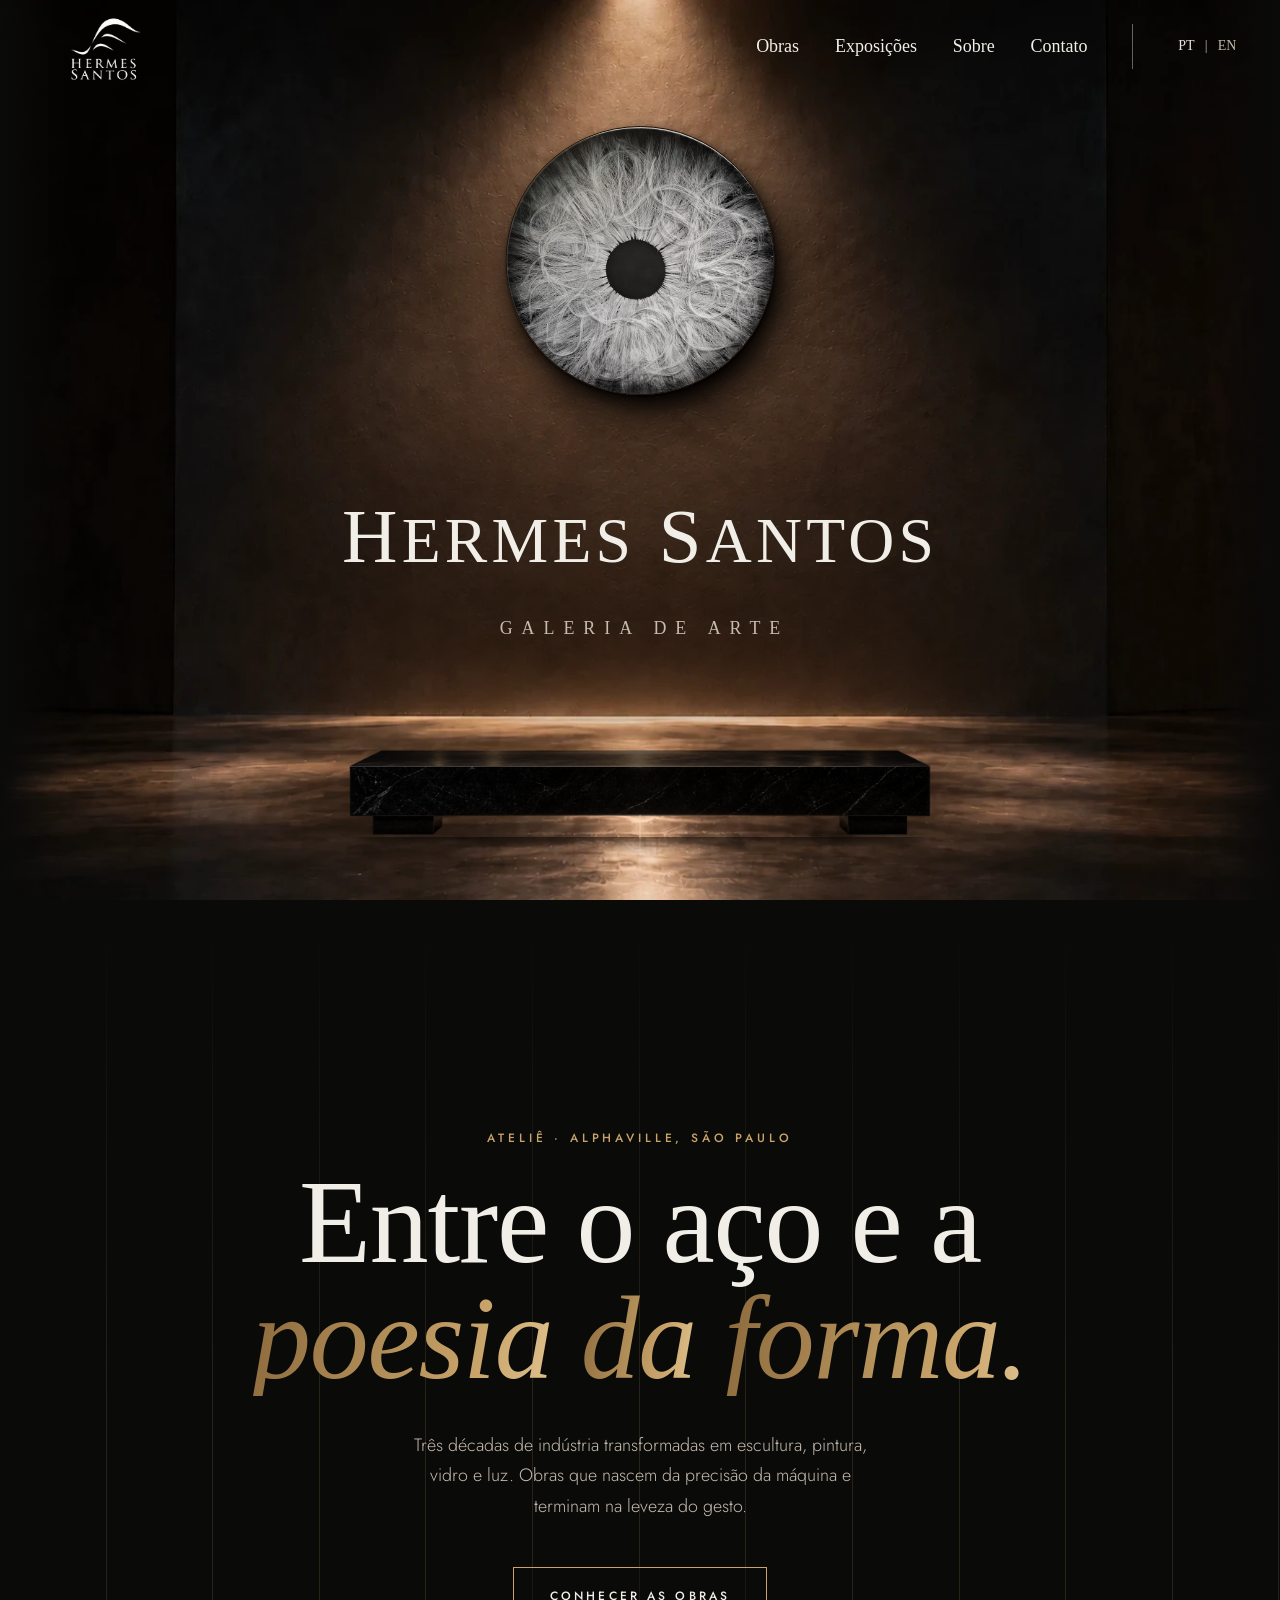
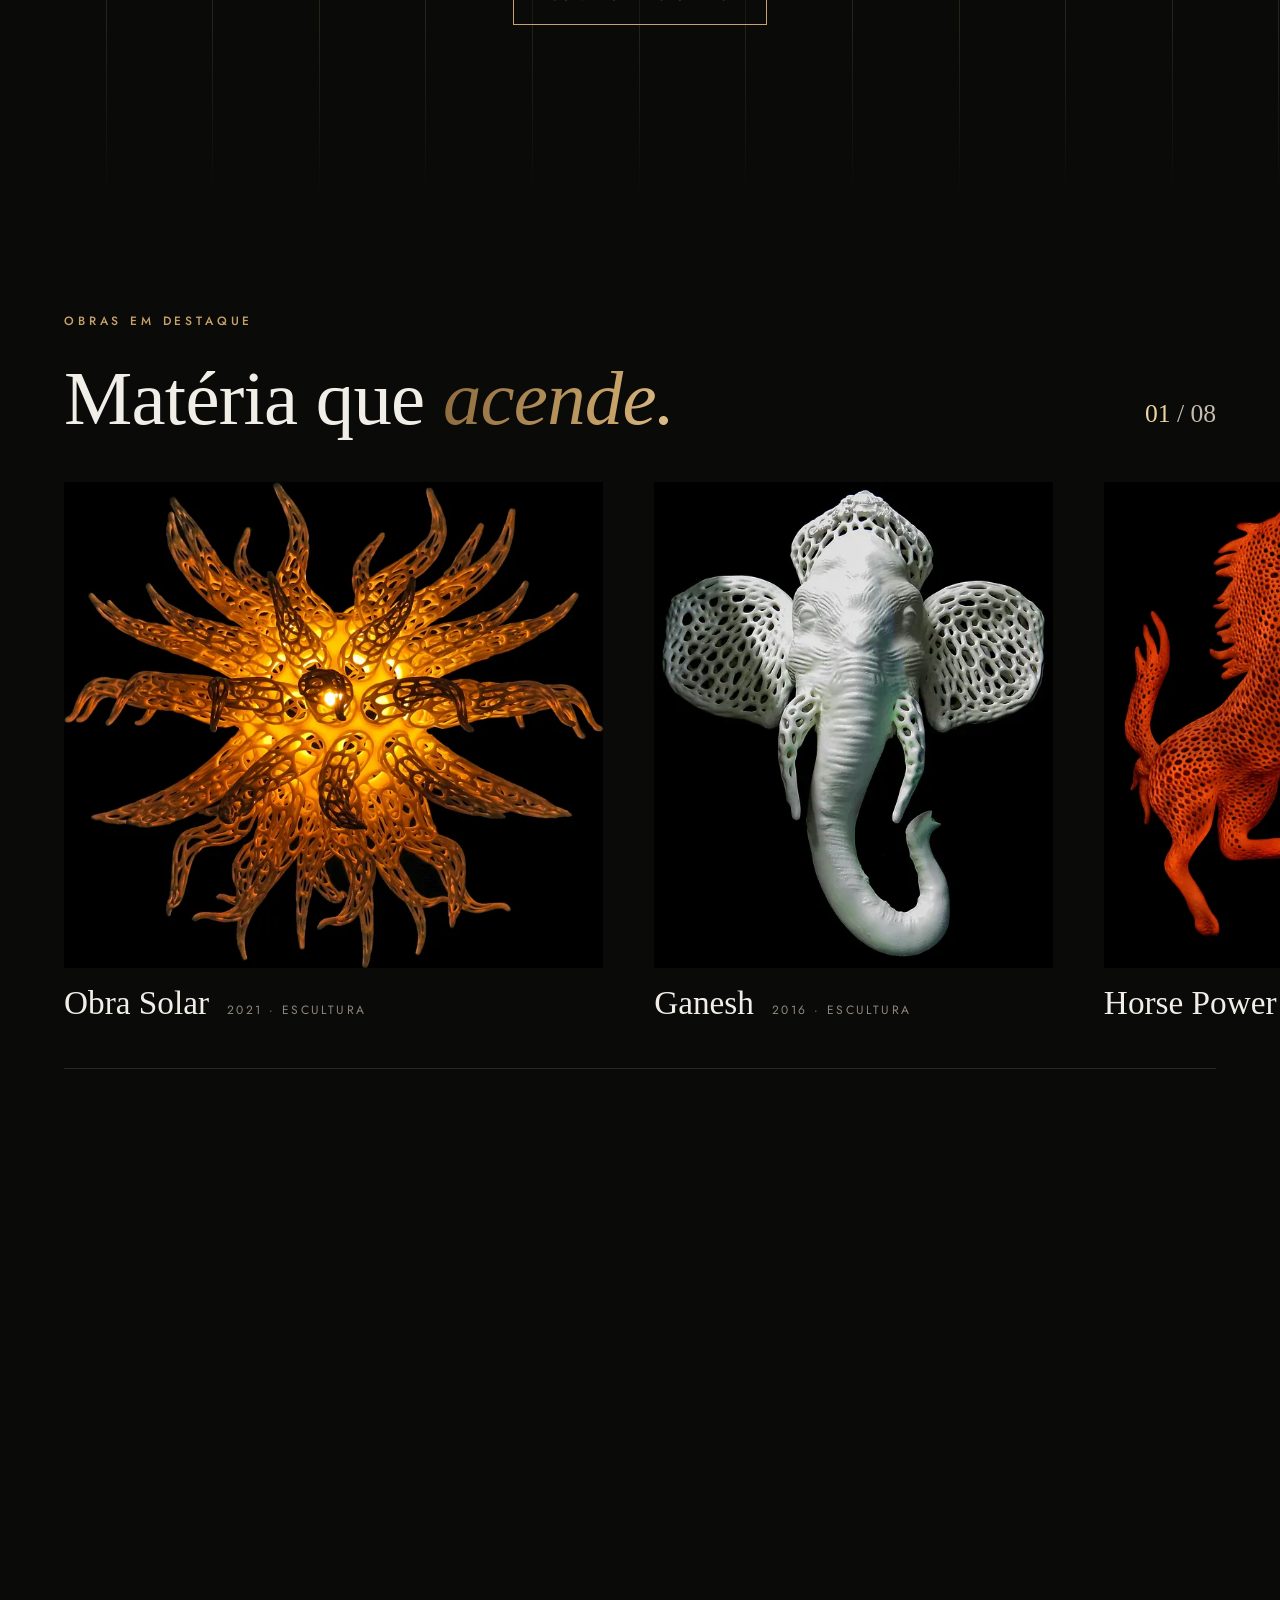
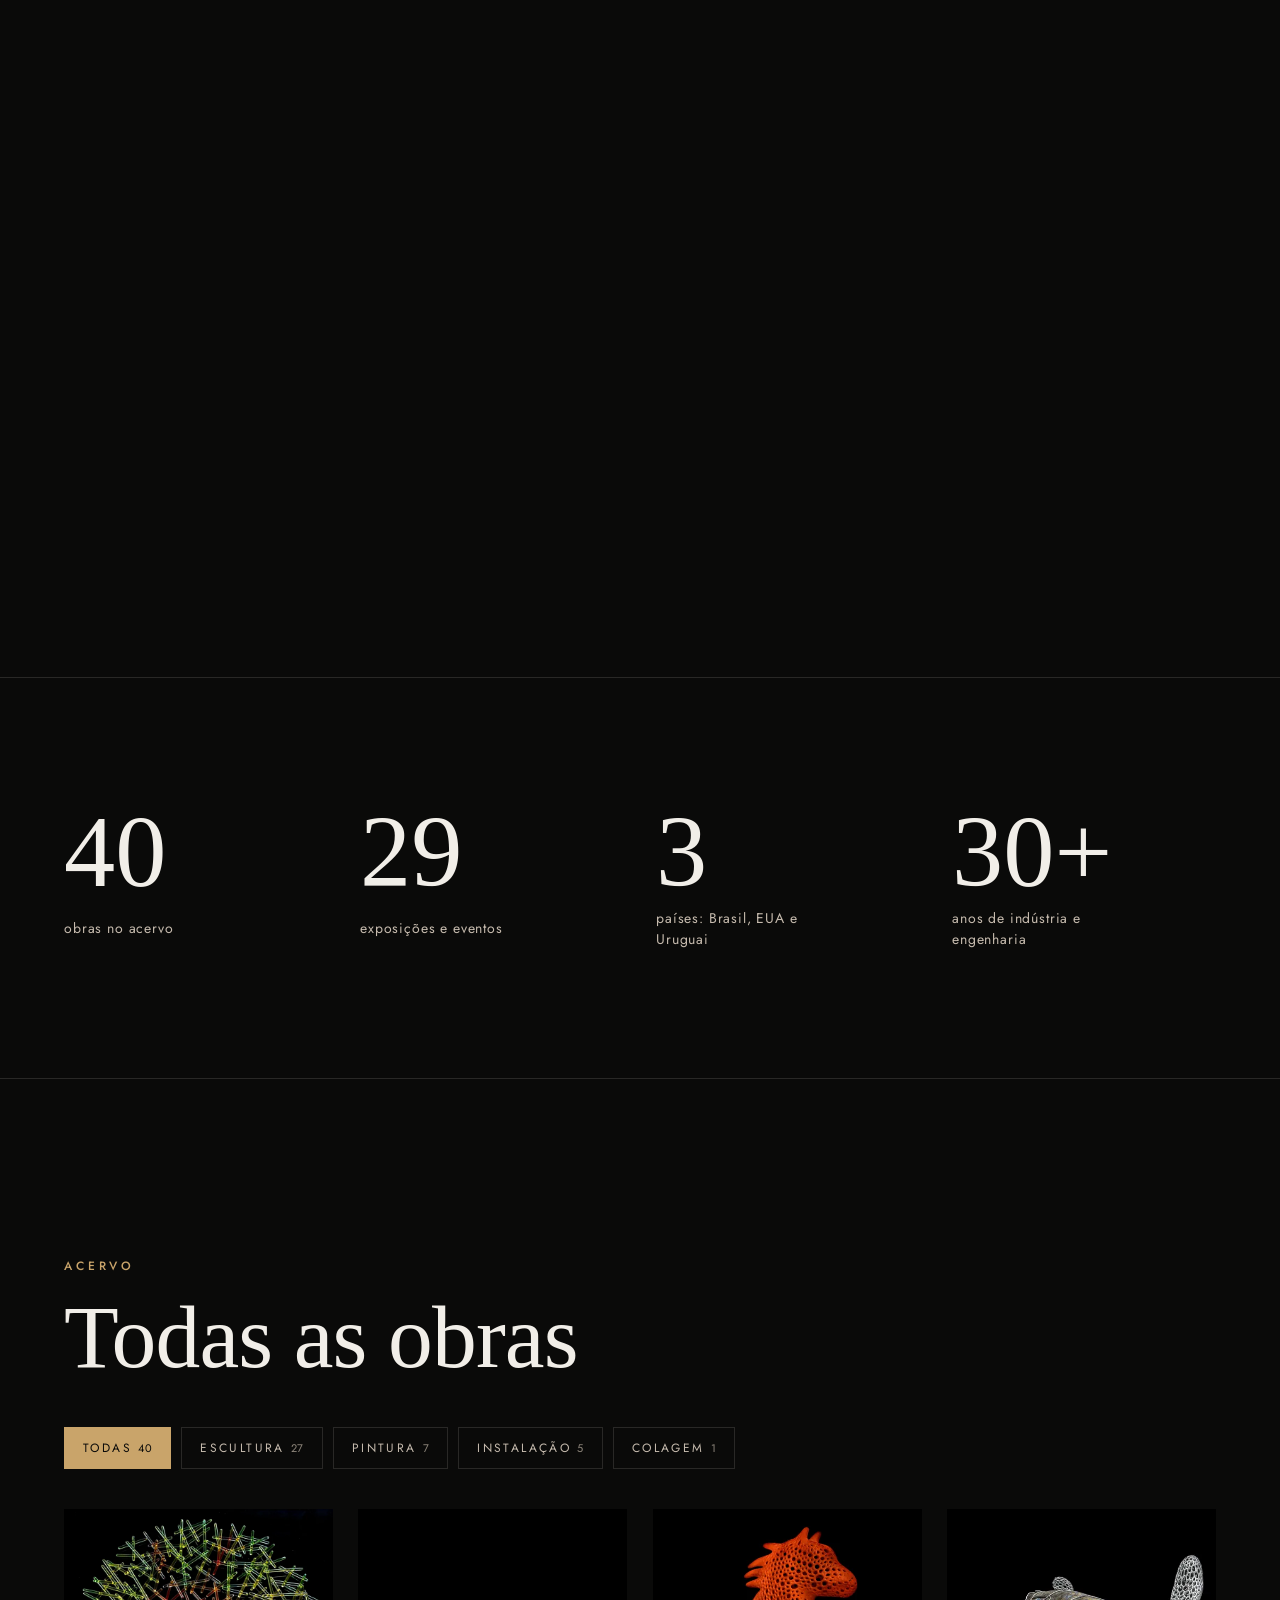
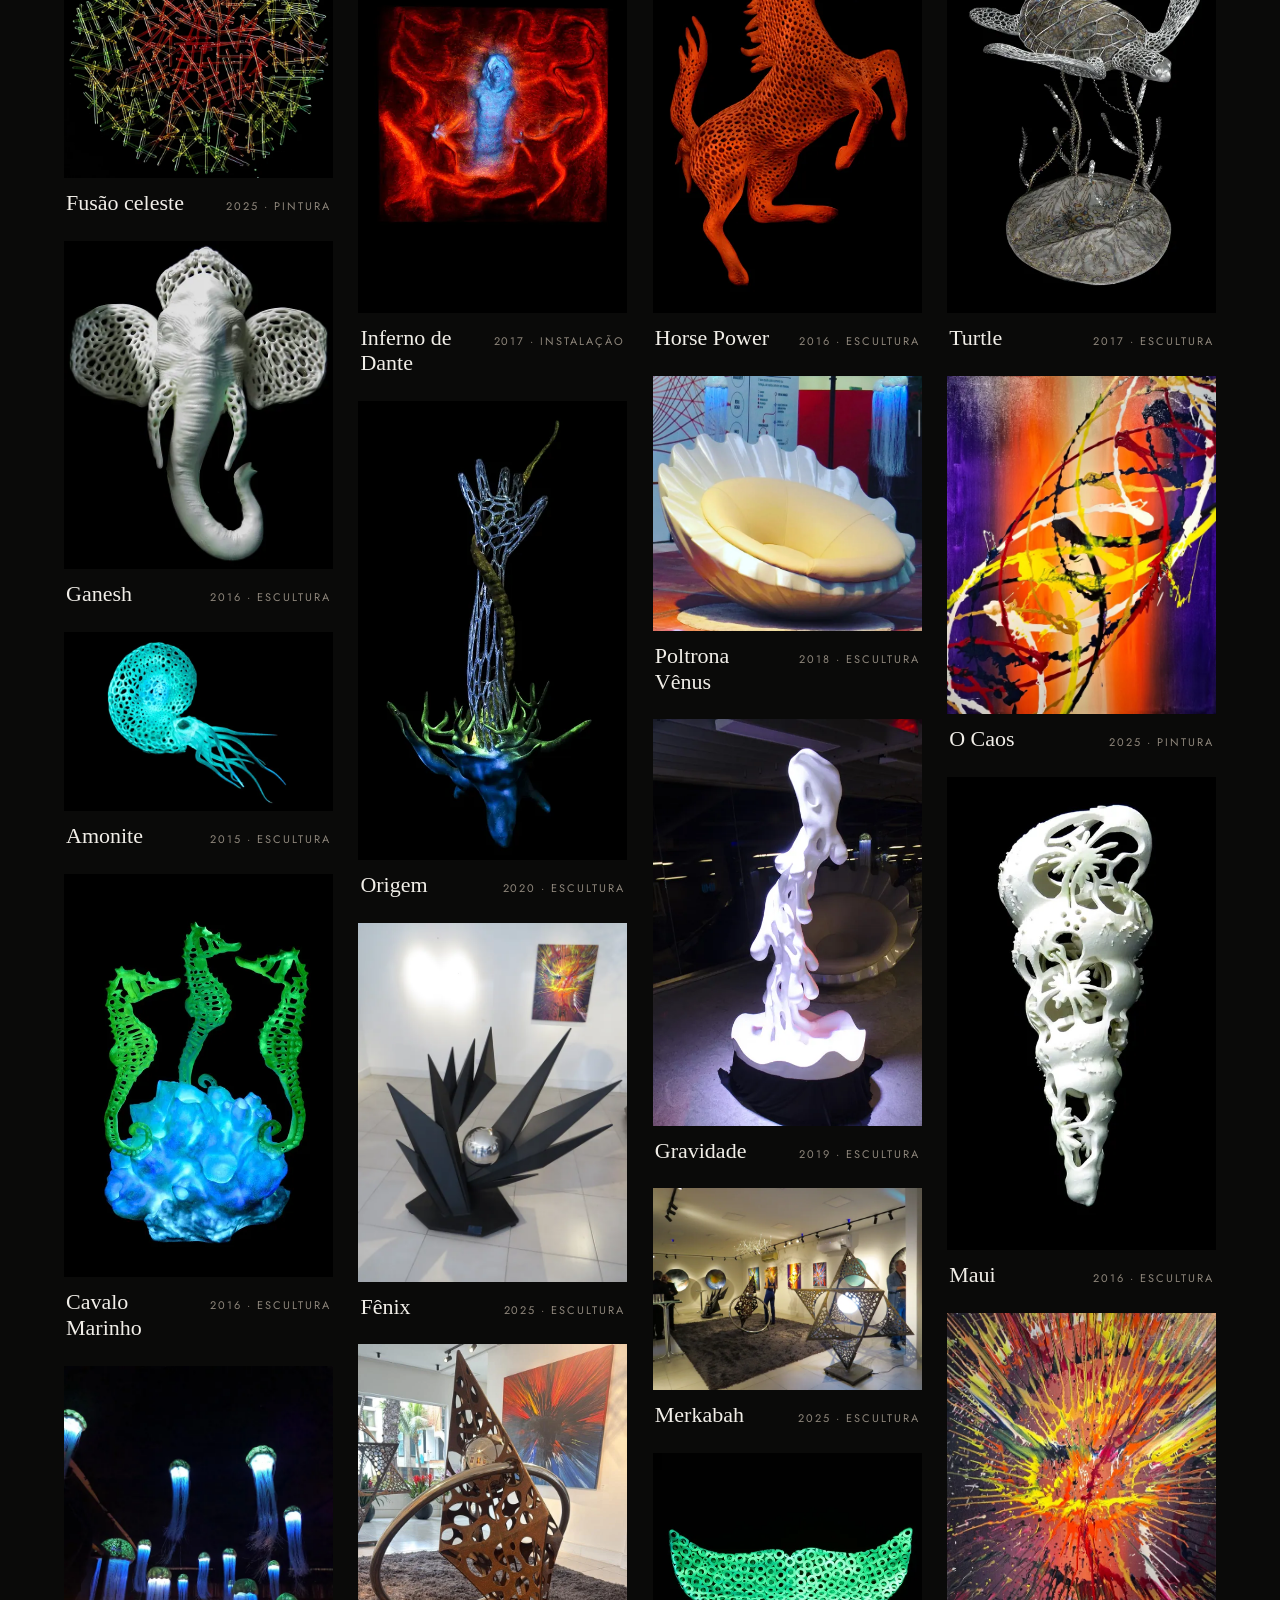
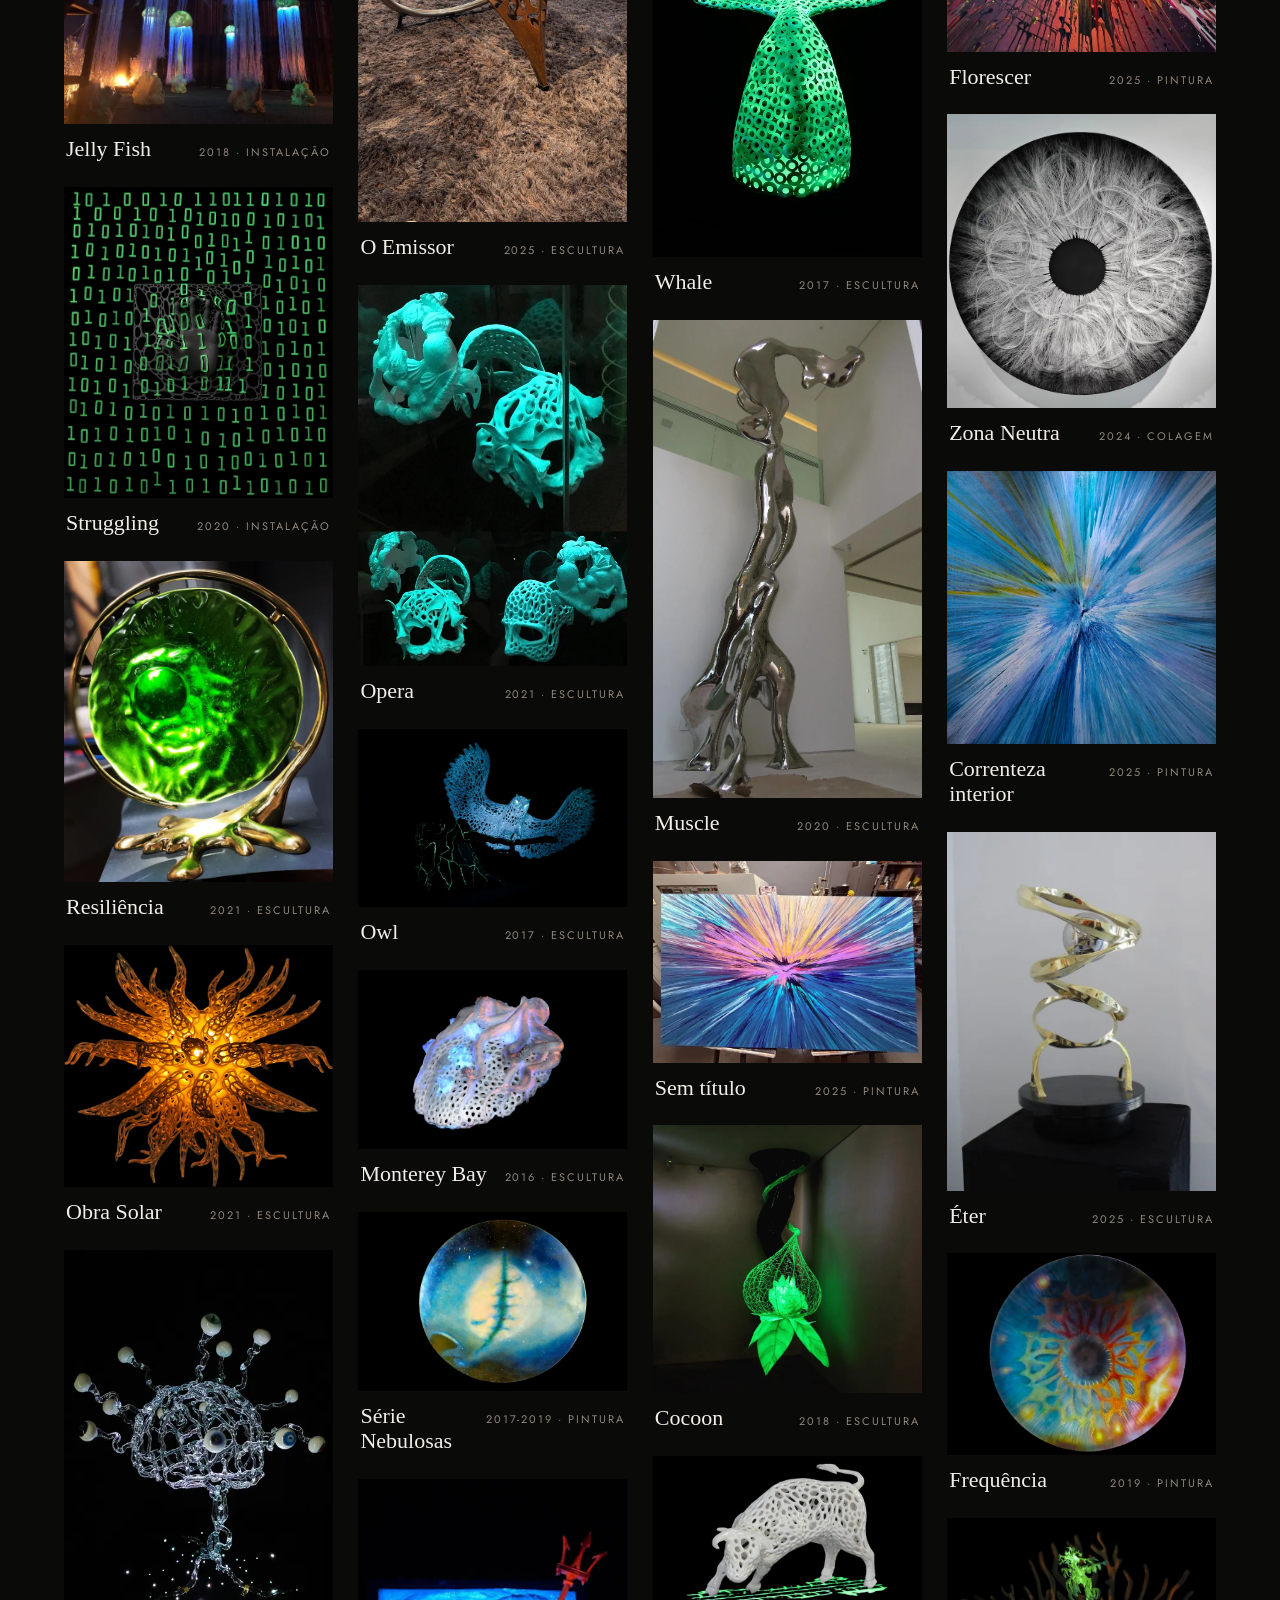
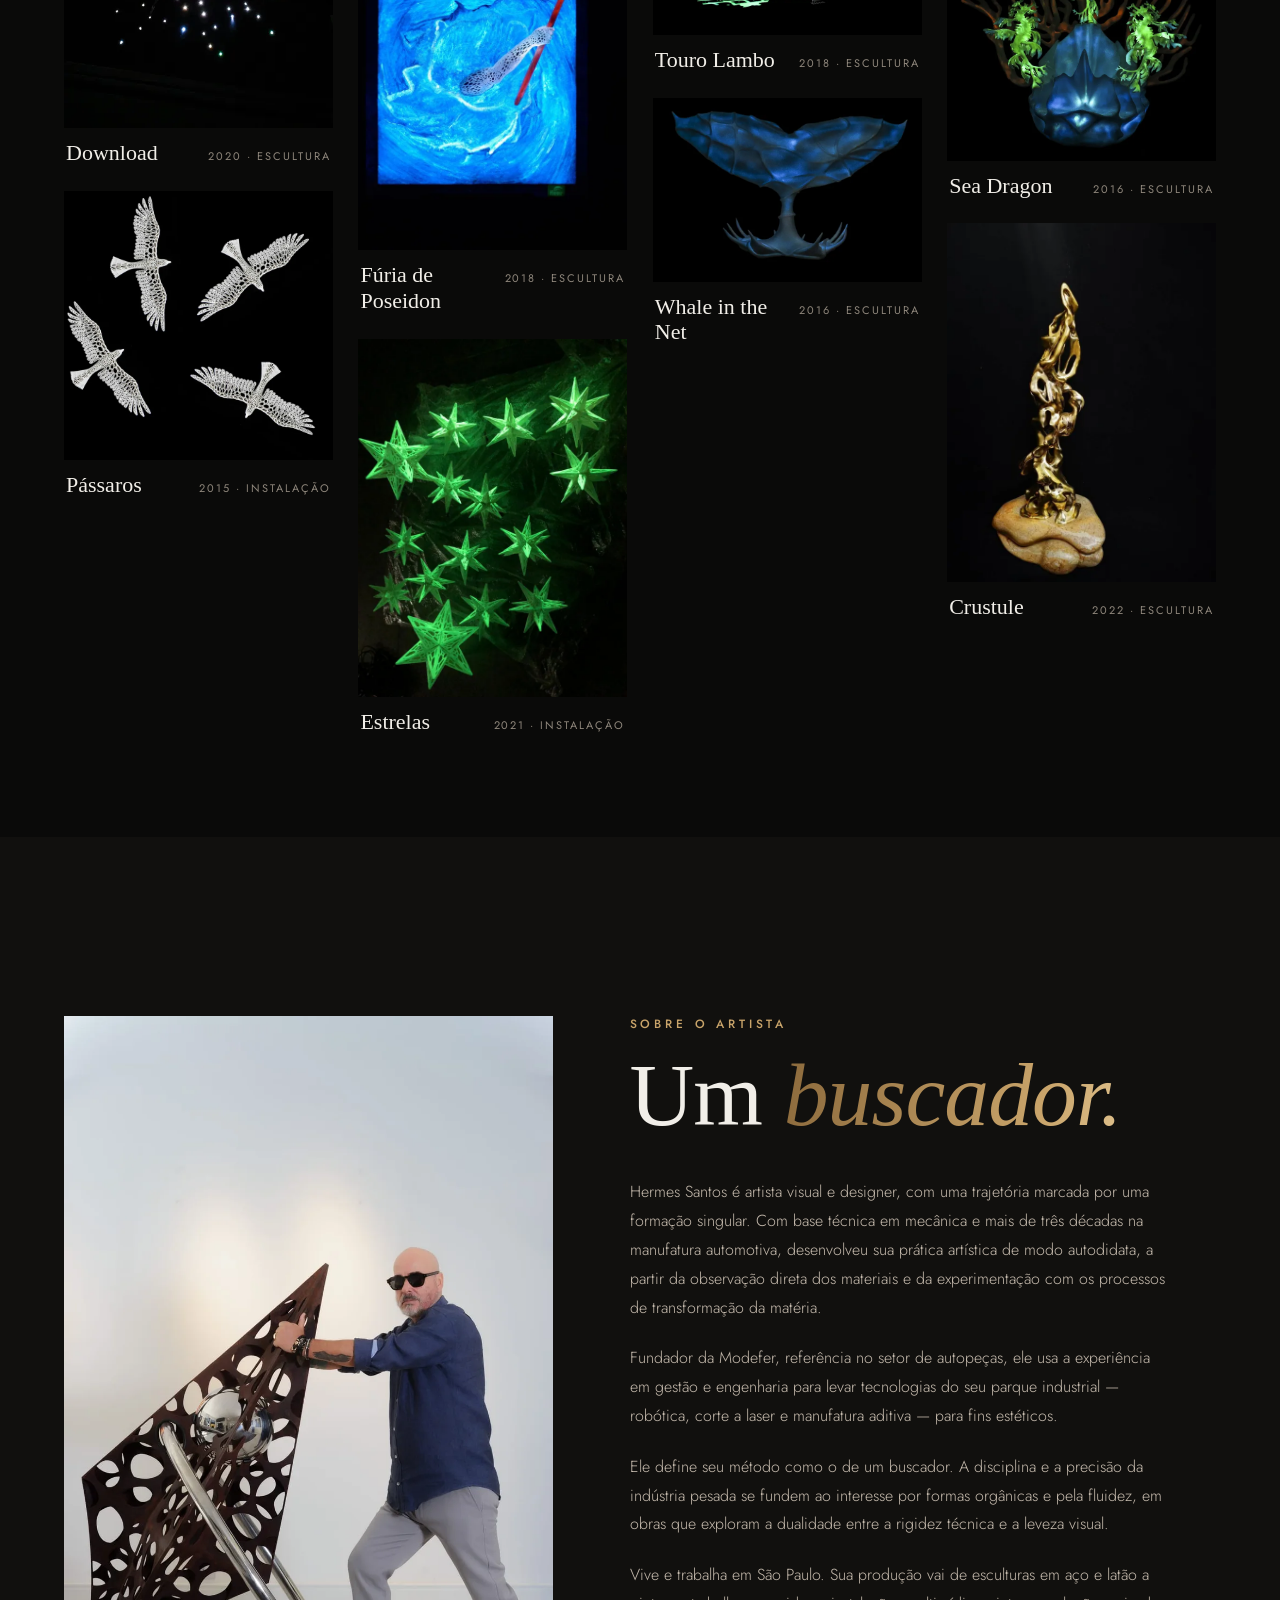
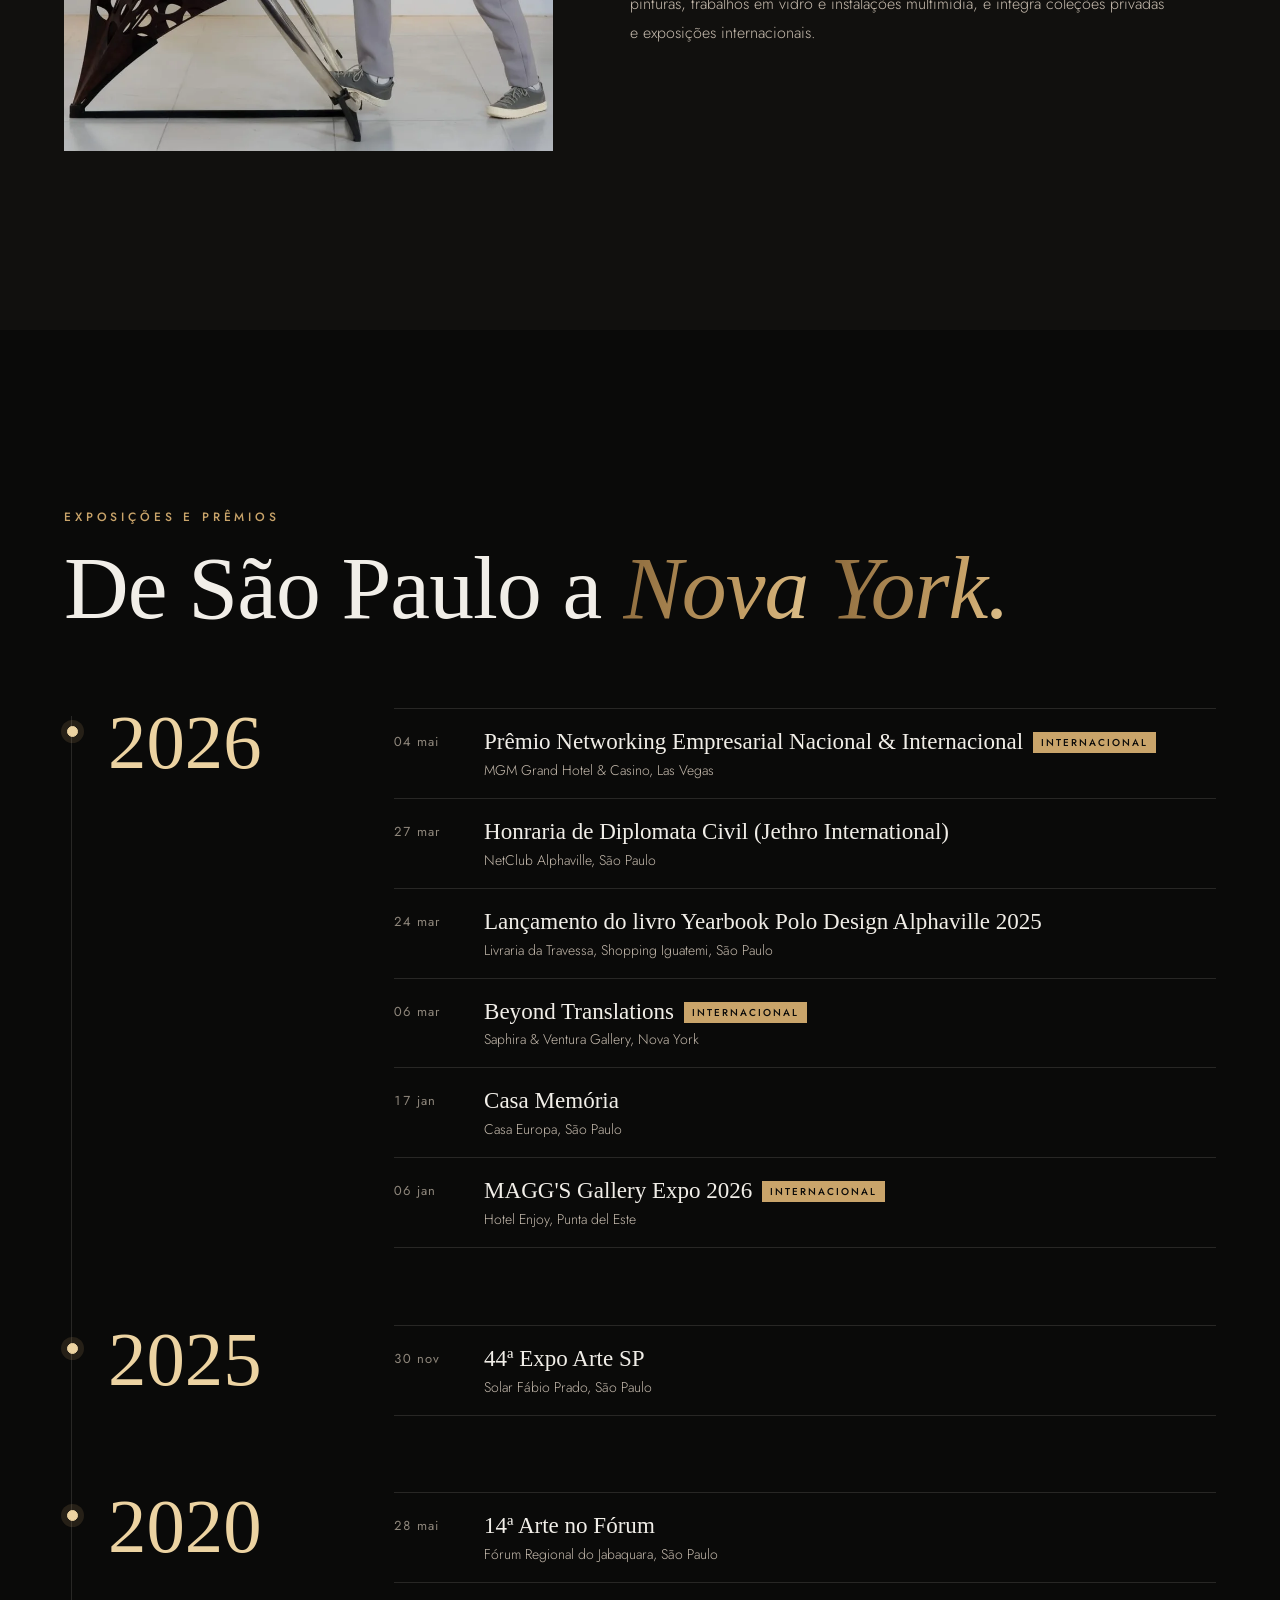
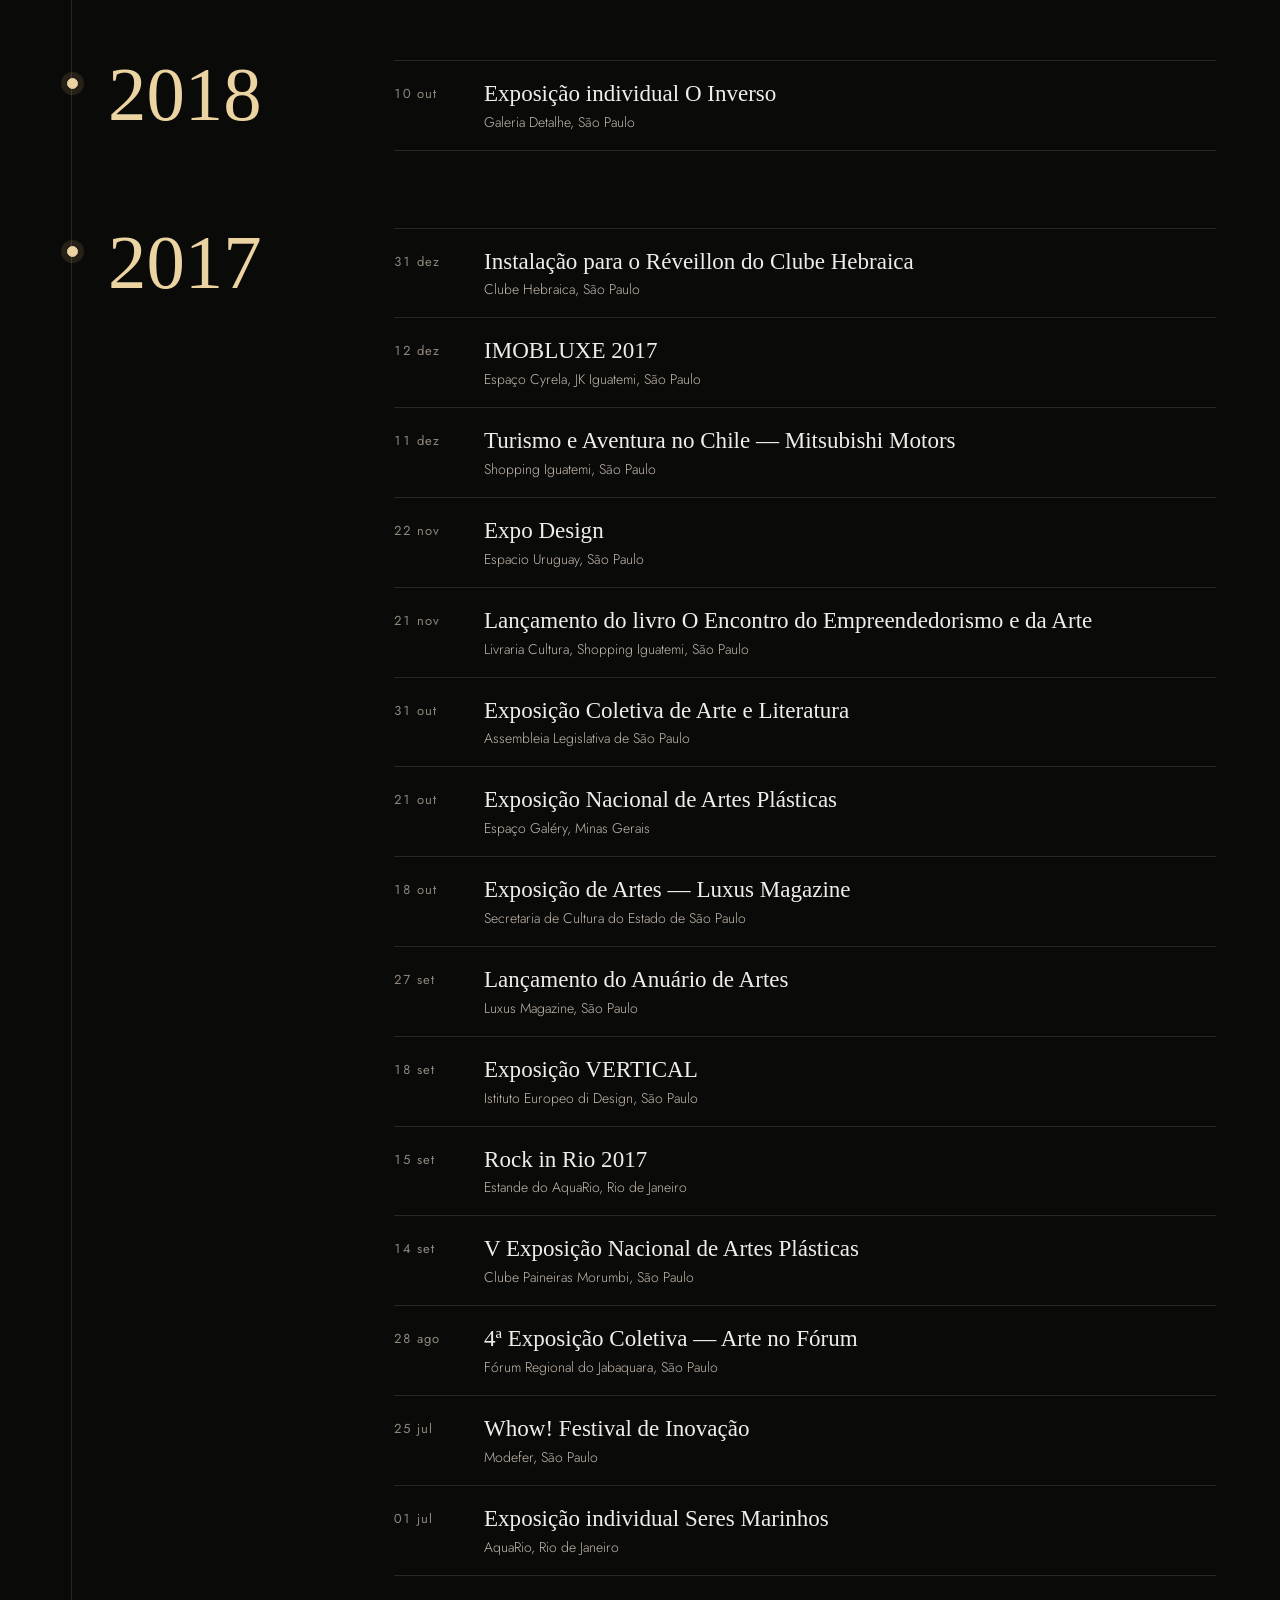
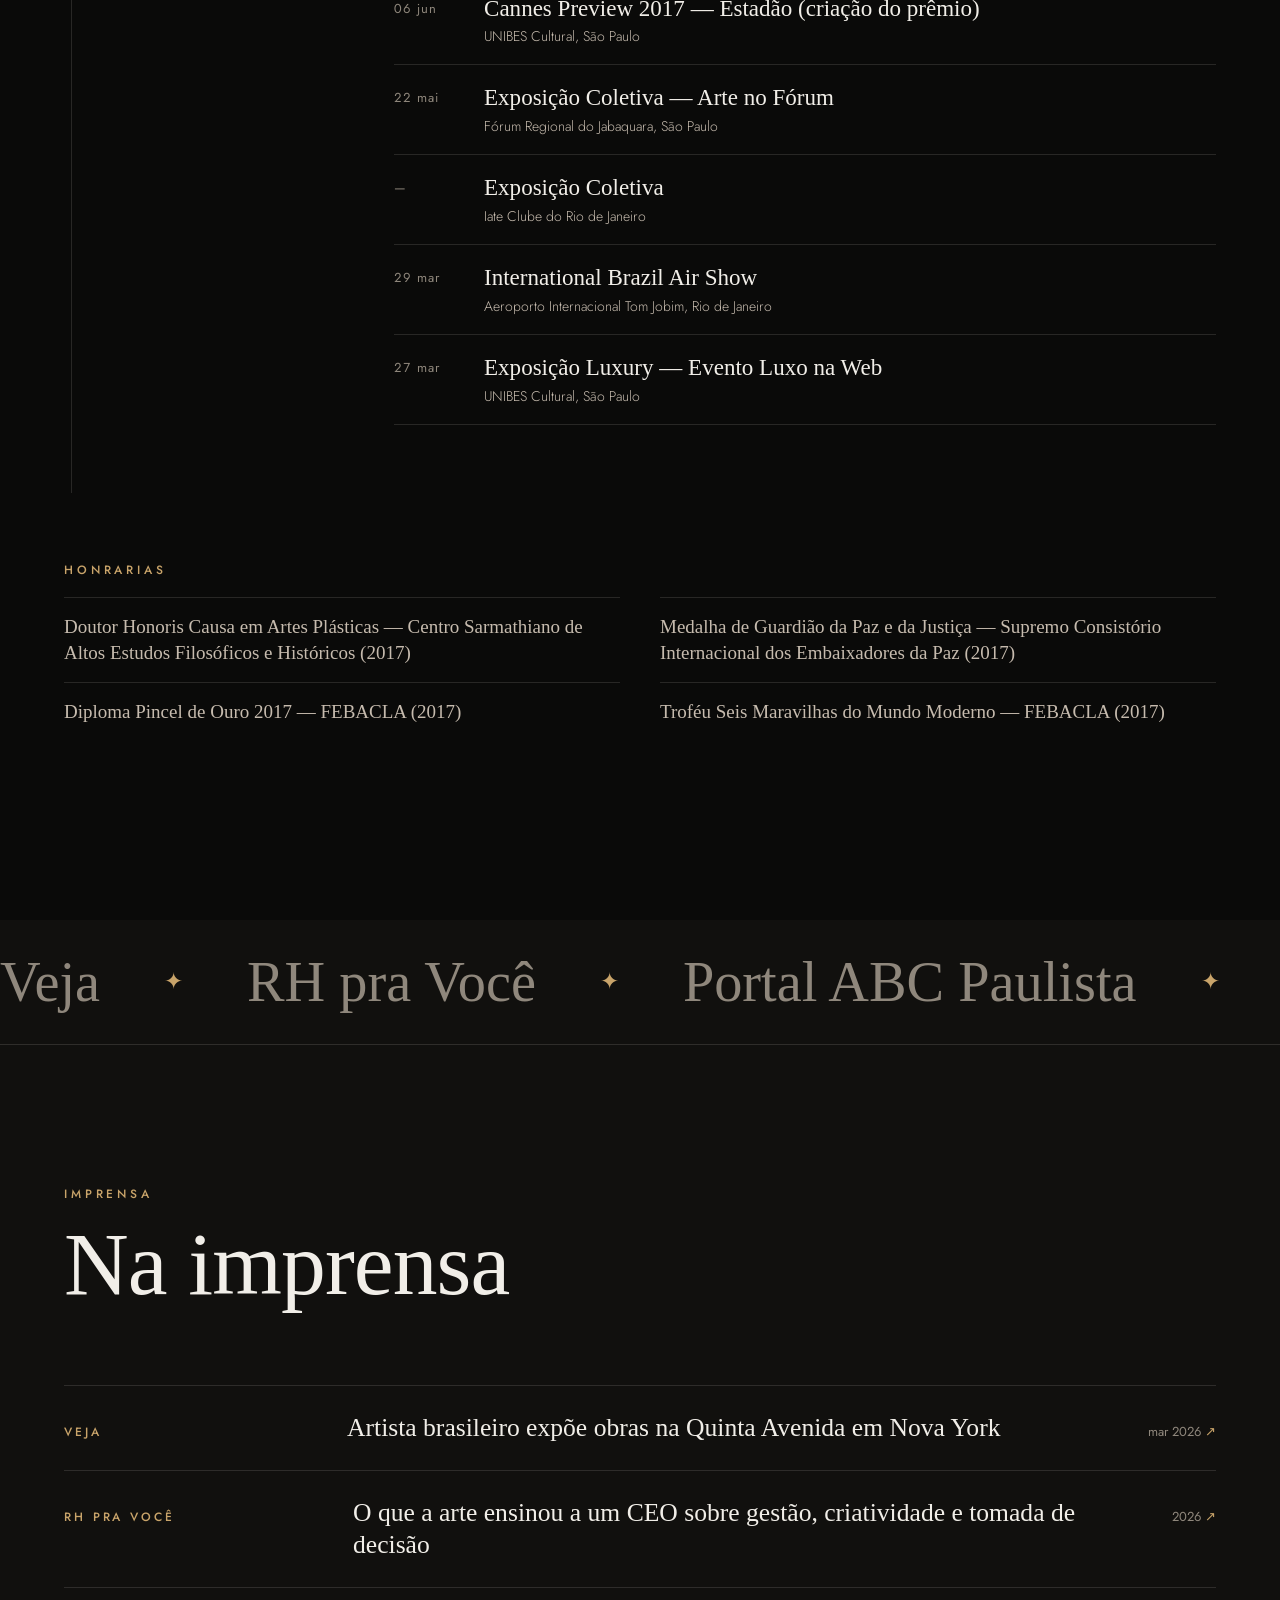
==== index.html @ a753970d "perf: light logo for preloader, top bar and footer The 268 KB original stays in the hero; the preloa" ====
<!doctype html>
<html lang="pt-BR">
<head>
  <meta charset="utf-8">
  <meta name="viewport" content="width=device-width, initial-scale=1">
  <title>Galeria Hermes Santos</title>
  <meta name="description" content="Galeria Hermes Santos, em Alphaville (SP). Esculturas em aço, latão e vidro, pinturas e instalações do artista Hermes Santos.">
  <meta name="theme-color" content="#0a0a09">
  <meta name="robots" content="noindex">
  <link rel="icon" href="assets/favicon.png">
  <link rel="preload" href="assets/hermes-logo-360.png" as="image">
  <link rel="preload" href="assets/cormorant-garamond-300.woff2" as="font" type="font/woff2" crossorigin>
  <link rel="preconnect" href="https://fonts.googleapis.com"><link rel="preconnect" href="https://fonts.gstatic.com" crossorigin>
  <link rel="stylesheet" href="https://fonts.googleapis.com/css2?family=Jost:wght@300;400;500&display=swap">
  <link rel="stylesheet" href="hero.css">
  <link rel="stylesheet" href="site.css">
  <script>
    /* Preloader e intro: ligam antes do primeiro desenho. Travas: se o JS não rodar, tudo aparece. */
    (function (d) {
      var calmo = window.matchMedia && matchMedia('(prefers-reduced-motion: reduce)').matches;
      d.classList.add('js-site');
      /* site.js marca window.__hsAssumiu ao começar; daí em diante ele mesmo garante o fim do preloader. */
      var semSite = function (fn) { return function () { if (!window.__hsAssumiu) fn(); }; };
      window.HermesIntro = new Promise(function (ok) { window.__fimIntro = ok; setTimeout(semSite(ok), 5000); });
      if (!calmo) d.classList.add('com-preloader', 'motion');
      d.classList.add('hero-motion', 'hero-waiting');
      setTimeout(semSite(function () { d.classList.remove('com-preloader'); }), 6000);
      setTimeout(semSite(function () { d.classList.remove('hero-waiting'); }), 7000);
    })(document.documentElement);
  </script>
  <script src="data/conteudo.js" defer></script>
  <script src="data/obras.js" defer></script>
  <script src="data/rede.js" defer></script>
  <script src="assets/vendor/lenis.min.js" defer></script>
  <script src="hero.js" defer></script>
  <script src="site.js" defer></script>
</head>
<body>
  <a class="skip-link" href="#conteudo" data-i18n="pular">Ir para o conteúdo</a>

  <!-- preloader: rede de linhas (o mesmo desenho das esculturas vazadas) se desenhando atrás do logo -->
  <div class="preloader" id="preloader" aria-hidden="true">
    <svg class="pl-rede" id="plRede" viewBox="0 0 1600 1000" preserveAspectRatio="xMidYMid slice"></svg>
    <div class="pl-centro">
      <div class="pl-logo"><img src="assets/hermes-logo-360.png" alt="" width="360" height="450"><span class="pl-brilho"></span></div>
      <div class="pl-linha"><span id="plBarra"></span></div>
      <p class="pl-conta"><span id="plNum">0</span>%</p>
    </div>
  </div>

  <!-- topo fixo que aparece depois da primeira tela -->
  <header class="topo" id="topo">
    <a class="topo-marca" href="#conteudo" aria-label="Galeria Hermes Santos — início"><img src="assets/hermes-logo-360.png" alt="" width="360" height="450"></a>
    <nav class="topo-links" aria-label="Seções">
      <a href="#obras" data-i18n="nav.obras">Obras</a>
      <a href="#sobre" data-i18n="nav.sobre">Sobre</a>
      <a href="#exposicoes" data-i18n="nav.exposicoes">Exposições</a>
      <a href="#imprensa" data-i18n="nav.imprensa">Imprensa</a>
      <a href="#contato" data-i18n="nav.contato">Contato</a>
    </nav>
    <div class="topo-direita">
      <a class="topo-idioma" href="?lang=en" data-idioma-troca>EN</a>
      <button class="topo-menu" type="button" aria-expanded="false" aria-controls="menuCheio" data-i18n="menu">Menu</button>
    </div>
  </header>
  <div class="menu-cheio" id="menuCheio" hidden>
    <nav aria-label="Menu">
      <a href="#obras" data-i18n="nav.obras">Obras</a>
      <a href="#sobre" data-i18n="nav.sobre">Sobre</a>
      <a href="#exposicoes" data-i18n="nav.exposicoes">Exposições</a>
      <a href="#imprensa" data-i18n="nav.imprensa">Imprensa</a>
      <a href="#contato" data-i18n="nav.contato">Contato</a>
    </nav>
  </div>

  <main id="conteudo">
    <section class="gallery-hero" aria-labelledby="artist-name">
      <div class="gallery-stage">
        <div class="room-environment" aria-hidden="true">
          <img class="room-plate" src="assets/gallery-room.webp" width="1672" height="941" alt="" aria-hidden="true" fetchpriority="high">
          <div class="room-light-reveal"></div>
          <div class="floor-light-reveal"></div>
        </div>
        <div class="room-shade" aria-hidden="true"></div>
        <header class="gallery-header">
          <a class="gallery-brand" href="./" aria-label="Galeria Hermes Santos">
            <img src="assets/hermes-official-logo.png" width="1122" height="1402" alt="">
          </a>
          <button class="menu-trigger" type="button" aria-expanded="false" aria-controls="gallery-navigation" aria-label="Abrir menu" hidden><span class="menu-label">Menu</span></button>
          <nav id="gallery-navigation" aria-label="Navegação principal" tabindex="-1">
            <div class="gallery-links">
              <a href="#obras" data-i18n="nav.obras">Obras</a><a href="#exposicoes" data-i18n="nav.exposicoes">Exposições</a><a href="#sobre" data-i18n="nav.sobre">Sobre</a><a href="#contato" data-i18n="nav.contato">Contato</a>
            </div>
            <div class="gallery-languages" aria-label="Idioma"><a href="./" lang="pt-BR" data-idioma="pt"><span class="language-short">PT</span><span class="language-full">Português</span></a><span aria-hidden="true">|</span><a href="?lang=en" lang="en" data-idioma="en"><span class="language-short">EN</span><span class="language-full">English</span></a></div>
          </nav>
        </header>
        <div class="gallery-center">
          <div class="artwork-mount artwork-contact" aria-hidden="true"></div>
          <div class="artwork-mount">
            <img src="assets/zona-neutra-hero.webp" width="740" height="740" alt="Zona Neutra, de Hermes Santos: disco de fibras claras em torno de um centro escuro" data-i18n-alt="hero.alt" fetchpriority="high">
          </div>
          <h1 id="artist-name" aria-label="Hermes Santos"><span>H<span class="small-caps">ermes</span></span> <span>S<span class="small-caps">antos</span></span></h1>
          <p class="gallery-subtitle" data-i18n="hero.sub">GALERIA DE ARTE</p>
        </div>
        <img class="gallery-bench" src="assets/gallery-bench.webp" width="1390" height="223" alt="" aria-hidden="true">
        <div class="bench-edge-light" aria-hidden="true"></div>
        <a class="rolar" href="#manifesto" aria-label="Rolar para o conteúdo" data-i18n-aria="rolar"><span></span></a>
      </div>
    </section>

    <!-- manifesto -->
    <section class="manifesto" id="manifesto" aria-labelledby="mTitulo">
      <div class="feixes" aria-hidden="true"></div>
      <p class="rotulo" data-rv="up" data-i18n="m.rotulo">Ateliê · Alphaville, São Paulo</p>
      <h2 class="m-titulo" id="mTitulo" data-rv="words" data-i18n="m.titulo">Entre o aço e a <em class="ouro">poesia da forma.</em></h2>
      <p class="m-texto" data-rv="up" data-i18n="m.texto">Três décadas de indústria transformadas em escultura, pintura, vidro e luz. Obras que nascem da precisão da máquina e terminam na leveza do gesto.</p>
      <div class="m-acoes" data-rv="up">
        <a class="btn3d" href="#obras"><span class="btn3d__in"><span class="btn3d__f btn3d__f--frente" data-i18n="m.cta">Conhecer as obras</span><span class="btn3d__f btn3d__f--topo" data-i18n="m.cta">Conhecer as obras</span></span></a>
      </div>
    </section>

    <!-- destaques: rolagem horizontal -->
    <section class="destaques" id="destaques" aria-labelledby="dTitulo">
      <div class="d-fixo">
        <div class="d-cab">
          <p class="rotulo" data-i18n="d.rotulo">Obras em destaque</p>
          <h2 id="dTitulo" class="sec-titulo" data-rv="words" data-i18n="d.titulo">Matéria que <em class="ouro">acende.</em></h2>
          <p class="d-conta" aria-hidden="true"><span id="dAtual">01</span> / <span id="dTotal">08</span></p>
        </div>
        <div class="d-trilho" id="dTrilho"></div>
        <div class="d-progresso" aria-hidden="true"><span id="dBarra"></span></div>
      </div>
    </section>

    <!-- números -->
    <section class="numeros" aria-label="Números" data-i18n-aria="n.aria">
      <ul>
        <li data-rv="up"><strong><span data-conta="40">40</span></strong><span data-i18n="n.obras">obras no acervo</span></li>
        <li data-rv="up"><strong><span data-conta="29">29</span></strong><span data-i18n="n.eventos">exposições e eventos</span></li>
        <li data-rv="up"><strong><span data-conta="3">3</span></strong><span data-i18n="n.paises">países: Brasil, EUA e Uruguai</span></li>
        <li data-rv="up"><strong><span data-conta="30">30</span>+</strong><span data-i18n="n.anos">anos de indústria e engenharia</span></li>
      </ul>
    </section>

    <!-- acervo completo -->
    <section class="acervo" id="obras" aria-labelledby="aTitulo">
      <div class="sec-cab">
        <p class="rotulo" data-rv="up" data-i18n="a.rotulo">Acervo</p>
        <h2 id="aTitulo" class="sec-titulo" data-rv="words" data-i18n="a.titulo">Todas as obras</h2>
      </div>
      <div class="filtros" role="group" aria-label="Filtrar por técnica" id="filtros" data-i18n-aria="a.filtrar"></div>
      <ul class="grade" id="grade"></ul>
    </section>

    <!-- sobre -->
    <section class="sobre" id="sobre" aria-labelledby="sTitulo">
      <figure class="s-retrato" data-rv="develop">
        <img src="assets/hermes-retrato.webp" alt="Retrato de Hermes Santos" data-i18n-alt="s.alt" width="900" height="1350" loading="lazy">
      </figure>
      <div class="s-texto">
        <p class="rotulo" data-rv="up" data-i18n="s.rotulo">Sobre o artista</p>
        <h2 id="sTitulo" class="sec-titulo" data-rv="words" data-i18n="s.titulo">Um <em class="ouro">buscador.</em></h2>
        <p data-rv="up" data-i18n="s.p1">Hermes Santos é artista visual e designer, com uma trajetória marcada por uma formação singular. Com base técnica em mecânica e mais de três décadas na manufatura automotiva, desenvolveu sua prática artística de modo autodidata, a partir da observação direta dos materiais e da experimentação com os processos de transformação da matéria.</p>
        <p data-rv="up" data-i18n="s.p2">Fundador da Modefer, referência no setor de autopeças, ele usa a experiência em gestão e engenharia para levar tecnologias do seu parque industrial — robótica, corte a laser e manufatura aditiva — para fins estéticos.</p>
        <p data-rv="up" data-i18n="s.p3">Ele define seu método como o de um buscador. A disciplina e a precisão da indústria pesada se fundem ao interesse por formas orgânicas e pela fluidez, em obras que exploram a dualidade entre a rigidez técnica e a leveza visual.</p>
        <p data-rv="up" data-i18n="s.p4">Vive e trabalha em São Paulo. Sua produção vai de esculturas em aço e latão a pinturas, trabalhos em vidro e instalações multimídia, e integra coleções privadas e exposições internacionais.</p>
      </div>
    </section>

    <!-- exposições: linha do tempo -->
    <section class="expos" id="exposicoes" aria-labelledby="eTitulo">
      <div class="sec-cab">
        <p class="rotulo" data-rv="up" data-i18n="e.rotulo">Exposições e prêmios</p>
        <h2 id="eTitulo" class="sec-titulo" data-rv="words" data-i18n="e.titulo">De São Paulo a <em class="ouro">Nova York.</em></h2>
      </div>
      <div class="linha-tempo" id="linhaTempo">
        <div class="lt-eixo" aria-hidden="true"><span id="ltBarra"></span></div>
        <div id="ltAnos"></div>
      </div>
      <div class="honrarias" data-rv="up">
        <h3 data-i18n="e.honrarias">Honrarias</h3>
        <ul id="honrarias"></ul>
      </div>
    </section>

    <!-- imprensa -->
    <section class="imprensa" id="imprensa" aria-labelledby="iTitulo">
      <div class="faixa" aria-hidden="true"><div class="faixa-in" id="faixa"></div></div>
      <div class="sec-cab">
        <p class="rotulo" data-rv="up" data-i18n="i.rotulo">Imprensa</p>
        <h2 id="iTitulo" class="sec-titulo" data-rv="words" data-i18n="i.titulo">Na imprensa</h2>
      </div>
      <ul class="materias" id="materias"></ul>
    </section>

    <!-- visita -->
    <section class="visita" id="contato" aria-labelledby="vTitulo">
      <svg class="v-rede" id="vRede" viewBox="0 0 1600 1000" preserveAspectRatio="xMidYMid slice" aria-hidden="true"></svg>
      <p class="rotulo" data-rv="up" data-i18n="v.rotulo">Galeria Hermes Santos</p>
      <h2 id="vTitulo" class="v-titulo" data-rv="words" data-i18n="v.titulo">Visite a <em class="ouro">galeria.</em></h2>
      <div class="v-grade">
        <div data-rv="up">
          <h3 data-i18n="v.endereco">Endereço</h3>
          <p id="vEndereco"></p>
          <a class="v-link" id="vMapa" target="_blank" rel="noopener" data-i18n="v.mapa">Como chegar ↗</a>
        </div>
        <div data-rv="up">
          <h3 data-i18n="v.horario">Horário</h3>
          <p data-i18n="v.horas">Segunda a sexta, das 9h às 18h<br>Sábado, das 9h às 13h</p>
        </div>
        <div data-rv="up">
          <h3 data-i18n="v.contato">Contato</h3>
          <p><a id="vEmail"></a><br><a id="vTel" target="_blank" rel="noopener"></a></p>
          <p><a id="vInsta1" target="_blank" rel="noopener"></a> · <a id="vInsta2" target="_blank" rel="noopener"></a></p>
        </div>
      </div>
      <div class="v-acoes" data-rv="up">
        <a class="btn3d btn3d--cheio" id="vAgendar" target="_blank" rel="noopener"><span class="btn3d__in"><span class="btn3d__f btn3d__f--frente" data-i18n="v.agendar">Agendar uma visita</span><span class="btn3d__f btn3d__f--topo" data-i18n="v.agendar">Agendar uma visita</span></span></a>
      </div>
    </section>
  </main>

  <footer class="rodape">
    <img src="assets/hermes-logo-360.png" alt="Galeria Hermes Santos" width="360" height="450" loading="lazy">
    <p>© <span id="ano">2026</span> Galeria Hermes Santos · Calçada dos Cravos, 63 — Alphaville Comercial, Barueri – SP</p>
  </footer>

  <!-- ficha da obra -->
  <dialog class="ficha" id="ficha" aria-labelledby="fTitulo">
    <div class="f-caixa">
      <div class="f-fotos">
        <div class="f-palco" id="fPalco"></div>
        <div class="f-miniaturas" id="fMinis"></div>
      </div>
      <div class="f-info">
        <button class="f-fechar" type="button" data-fechar aria-label="Fechar" data-i18n-aria="fechar">×</button>
        <p class="rotulo" id="fTecnica"></p>
        <h2 id="fTitulo"></h2>
        <dl class="f-dados">
          <div><dt data-i18n="f.ano">Ano</dt><dd id="fAno"></dd></div>
          <div><dt data-i18n="f.dimensoes">Dimensões</dt><dd id="fDim"></dd></div>
          <div class="f-mat"><dt data-i18n="f.material">Material</dt><dd id="fMat"></dd></div>
        </dl>
        <a class="btn3d btn3d--cheio" id="fInteresse" target="_blank" rel="noopener"><span class="btn3d__in"><span class="btn3d__f btn3d__f--frente" data-i18n="f.interesse">Tenho interesse</span><span class="btn3d__f btn3d__f--topo" data-i18n="f.interesse">Tenho interesse</span></span></a>
        <div class="f-nav">
          <button type="button" id="fAnt" data-i18n="f.anterior">← Anterior</button>
          <button type="button" id="fProx" data-i18n="f.proxima">Próxima →</button>
        </div>
      </div>
    </div>
  </dialog>

  <div class="cursor" id="cursor" aria-hidden="true"><span id="cursorTexto"></span></div>
</body>
</html>
---- hero.css ----
@font-face{font-family:Gallery Cormorant;src:url('assets/cormorant-garamond-300.woff2') format('woff2');font-weight:300;font-display:swap}
@font-face{font-family:Gallery Fallback;src:local('Times New Roman');size-adjust:103%;ascent-override:95%;descent-override:25%;line-gap-override:0%}
:root{color-scheme:dark;background:#0a0a09;color:#f1eee8;font-family:Gallery Cormorant,Gallery Fallback,serif}
*{box-sizing:border-box}body{margin:0}a{color:inherit;text-decoration:none}button{font:inherit;color:inherit}a:focus-visible,button:focus-visible{outline:2px solid #e7e1d8;outline-offset:6px}a:hover{color:#fff}
.skip-link{position:fixed;top:12px;left:12px;padding:12px;background:#11100e;z-index:10;translate:0 -160%}.skip-link:focus{translate:0}
.gallery-hero{background:#0a0a09;min-height:100svh;overflow:clip}
.gallery-stage{position:relative;isolation:isolate;width:min(100%,2560px);margin:auto;height:100vh;height:100svh;min-height:640px;container-type:size}
.room-plate{position:absolute;inset:0;width:100%;height:100%;object-fit:cover;object-position:center 80%;z-index:-3}
.room-shade{position:absolute;inset:0;z-index:-2;background:linear-gradient(90deg,#0a0a09,transparent 5%,transparent 95%,#0a0a09)}
.gallery-header{position:absolute;top:2.65%;left:4%;right:3.4%;display:flex;align-items:center;justify-content:space-between;gap:32px;z-index:3}
.gallery-brand{display:flex;align-items:center;gap:1.1vw;flex-shrink:0}.gallery-brand img{width:5.8vw;max-width:148px;height:auto}.gallery-brand span{font-size:clamp(14px,1.15vw,29px);font-weight:500;letter-spacing:.12em;line-height:1.2}
#gallery-navigation{display:flex;align-items:center;gap:3.5vw}.gallery-links{display:flex;gap:2.8vw;align-items:center;font-size:clamp(18px,1.25vw,32px);font-weight:400;white-space:nowrap}
.gallery-languages{display:flex;align-items:center;gap:.8vw;border-left:1px solid rgba(241,238,232,.4);padding-left:3.5vw;min-height:3.5vw;font-size:clamp(14px,.95vw,24px);color:#c1b6a8}.gallery-languages a[aria-current]{color:#e7e1d8}
.language-full{display:none}
.gallery-center{position:absolute;inset:0;text-align:center}
.artwork-mount{position:absolute;top:14%;left:50%;transform:translateX(-50%);width:min(21cqw,38cqh);aspect-ratio:1;container-type:inline-size;border-radius:50%;box-shadow:1.4px 2.8px 4.2px rgba(0,0,0,.7),7px 14px 21px rgba(0,0,0,.55),17.5px 35px 63px rgba(0,0,0,.4);border:1px solid #171411;overflow:hidden}
.artwork-mount img{display:block;width:100%;height:100%;object-fit:cover;border-radius:50%}.artwork-mount:after{content:'';position:absolute;inset:0;border-radius:50%;background:radial-gradient(circle at 32% 18%,rgba(255,228,186,.12),transparent 52%),linear-gradient(145deg,transparent 45%,rgba(0,0,0,.17));box-shadow:inset 1px 1px 0 rgba(235,209,174,.17)}
#artist-name{position:absolute;top:calc(57cqh - .22em);left:50%;transform:translateX(-50%);margin:0;font-size:clamp(55px,6vw,154px);font-weight:300;line-height:1.06;letter-spacing:.055em;white-space:nowrap;color:#f1eee8}.small-caps{font-size:.83em;text-transform:uppercase}
.gallery-subtitle{position:absolute;top:calc(69cqh - .3em);left:50%;transform:translateX(-50%);white-space:nowrap;margin:0;font-size:clamp(17px,1.4vw,36px);line-height:1.4;letter-spacing:.5em;padding-left:.5em;color:#c6bbae;font-weight:400}
.gallery-bench{position:absolute;top:83%;left:50%;transform:translateX(-50%);width:45.6%;height:10cqh;filter:brightness(.38);box-shadow:0 18px 16px -12px rgba(0,0,0,.6);z-index:1}
.menu-trigger{display:none;border:0;background:none;padding:10px 0;font-size:20px;cursor:pointer}.menu-trigger[hidden]{display:none}
@media(min-width:768px) and (max-width:1279px){.gallery-header{left:4%;right:4%}.gallery-brand img{width:7vw}.gallery-brand span{font-size:15px}.gallery-links{gap:2.2vw;font-size:19px}#gallery-navigation{gap:2vw}.gallery-languages{padding-left:2vw;min-height:42px}#artist-name{font-size:6.3vw}}
@media(max-width:999px){.gallery-header{top:24px}.gallery-brand img{width:70px}.gallery-brand span{font-size:15px}.artwork-mount{top:14%;width:min(38vw,34cqh,340px)}#artist-name{font-size:7.6vw}.gallery-subtitle{font-size:21px}.gallery-bench{width:58%;height:auto;top:84%}.js .menu-trigger{display:block}.js #gallery-navigation{display:none;position:absolute;left:-4.35%;right:-4.35%;top:calc(100% + 18px);padding:28px 7%;background:#11100e;box-shadow:0 20px 35px #0008}.js #gallery-navigation.is-open{display:flex;align-items:flex-start;justify-content:space-between}.js .gallery-links{flex-direction:column;align-items:flex-start;gap:22px;font-size:24px}.gallery-languages{padding-left:22px;gap:12px;min-height:40px}.menu-open{overflow:hidden}}
@media(max-width:767px){.gallery-header{left:6%;right:6%;top:24px;gap:12px}.gallery-brand{gap:12px}.gallery-brand img{width:56px}.gallery-brand span{font-size:13px}.artwork-mount{top:18%;width:min(66vw,36cqh,330px)}#artist-name{top:calc(55cqh - .22em);font-size:10.4vw;letter-spacing:.035em}.gallery-subtitle{top:calc(63cqh - .3em);font-size:clamp(14px,3.6vw,20px);letter-spacing:.46em;padding-left:.46em}.gallery-bench{width:76%;top:85%;height:auto}.room-plate{object-position:center}.room-shade{background:rgba(0,0,0,.2)}.js #gallery-navigation{left:-6.82%;right:-6.82%}html:not(.js) .gallery-header{flex-wrap:wrap}html:not(.js) #gallery-navigation{width:100%;gap:12px;justify-content:space-between}html:not(.js) .gallery-links{gap:14px;font-size:17px}html:not(.js) .gallery-languages{padding-left:12px;font-size:13px;gap:7px}}

/* Compact navigation: the mobile menu is a quiet, full-viewport room-darkening overlay. */
@media(max-width:999px){
  .js .gallery-header{z-index:5}
  .js .gallery-brand,.js .menu-trigger{position:relative;z-index:6}
  .js .menu-trigger{min-width:74px;-webkit-tap-highlight-color:transparent}
  .js #gallery-navigation{position:fixed;inset:0;width:100%;height:100dvh;min-height:100%;display:flex;flex-direction:column;align-items:center;justify-content:flex-start;gap:0;padding:0 max(7vw,24px) calc(env(safe-area-inset-bottom) + 2rem);background:rgba(10,10,9,.985);box-shadow:none;visibility:hidden;opacity:0;pointer-events:none;overflow-y:auto;overscroll-behavior:contain;z-index:2;outline:none;transition:opacity 450ms cubic-bezier(.22,.61,.36,1),visibility 0s linear 450ms}
  .js #gallery-navigation::before{content:'';position:absolute;inset:0;pointer-events:none;background:radial-gradient(ellipse 55% 40% at 50% 0%,rgba(166,112,67,.08),transparent 70%)}
  .js #gallery-navigation.is-open{display:flex;visibility:visible;opacity:1;pointer-events:auto;transition-delay:0s}
  .js #gallery-navigation.is-closing{visibility:visible;opacity:0;pointer-events:none;transition-duration:300ms;transition-delay:0s}
  .js .gallery-links{position:relative;display:flex;flex-direction:column;align-items:center;justify-content:flex-start;gap:clamp(1.25rem,3.5svh,2rem);width:100%;margin-top:clamp(35vh,44vh,46vh);font-size:clamp(1.75rem,7.5vw,2.25rem);line-height:1.2;white-space:normal}
  .js .gallery-links a{display:flex;align-items:center;justify-content:center;min-height:48px;padding:4px 12px;opacity:0;transition:none}
  .js #gallery-navigation.is-open .gallery-links a{animation:compact-menu-link-in 400ms cubic-bezier(.22,.61,.36,1) both}
  .js #gallery-navigation.is-open .gallery-links a:nth-child(1){animation-delay:120ms}.js #gallery-navigation.is-open .gallery-links a:nth-child(2){animation-delay:190ms}.js #gallery-navigation.is-open .gallery-links a:nth-child(3){animation-delay:260ms}.js #gallery-navigation.is-open .gallery-links a:nth-child(4){animation-delay:330ms}
  .js .language-short{display:none}.js .language-full{display:inline}
  .js .gallery-languages{position:absolute;bottom:calc(env(safe-area-inset-bottom) + 2rem);left:50%;transform:translateX(-50%);border:0;padding:0;min-height:48px;gap:12px;font-size:clamp(1rem,4vw,1.125rem);letter-spacing:.08em;opacity:0;z-index:1}
  .js #gallery-navigation.is-open .gallery-languages{animation:compact-menu-link-in 400ms cubic-bezier(.22,.61,.36,1) 470ms both}
  .js .gallery-languages a{min-height:48px;display:flex;align-items:center}
  .js .gallery-languages span{opacity:.55}
  .js .menu-open{overflow:hidden;overscroll-behavior:contain}
  .js .gallery-stage:has(#gallery-navigation.is-open) #artist-name,.js .gallery-stage:has(#gallery-navigation.is-open) .gallery-subtitle,.js .gallery-stage:has(#gallery-navigation.is-closing) #artist-name,.js .gallery-stage:has(#gallery-navigation.is-closing) .gallery-subtitle{visibility:hidden}
}
@media(max-width:999px) and (max-height:500px){.js .gallery-links{margin-top:22vh;gap:clamp(.5rem,2.5svh,1rem);font-size:clamp(1.5rem,5.5vw,2rem)}.js .gallery-languages{bottom:1rem}}
@media(prefers-reduced-motion:reduce){.js #gallery-navigation{transition:none}.js #gallery-navigation.is-open .gallery-links a,.js #gallery-navigation.is-open .gallery-languages{animation:none;opacity:1}}
@media(max-width:999px){@keyframes compact-menu-link-in{from{opacity:0}to{opacity:1}}}
@media(max-width:339px){#artist-name{white-space:normal;font-size:16vw;max-width:90%;line-height:.95}#artist-name>span{display:block}.gallery-subtitle{top:72%;font-size:12px}}
@media(max-height:500px) and (min-width:768px){.artwork-mount{width:min(38vw,34cqh,280px)}#artist-name{font-size:70px}.gallery-subtitle{font-size:21px}}

@font-face{font-family:Gallery Cormorant;src:url(assets/cormorant-garamond-400.woff2) format("woff2");font-weight:400;font-display:swap}
@font-face{font-family:Gallery Cormorant;src:url(assets/cormorant-garamond-500.woff2) format("woff2");font-weight:500;font-display:swap}

/* These reveal layers disappear completely at rest. The light and reflection
   are already baked into the approved plate, so no replacement art is needed. */
.room-environment{display:contents}
.room-light-reveal,.floor-light-reveal{position:absolute;inset:0;z-index:-2;opacity:0;pointer-events:none}
.room-light-reveal{background:radial-gradient(ellipse 38% 90% at 50% 0%,#0a0a09 0%,#0a0a09 35%,transparent 80%)}
.floor-light-reveal{background:linear-gradient(transparent 68%,#0a0a09 80%)}
.artwork-contact{display:block;overflow:visible;box-shadow:none;border-color:transparent;pointer-events:none}
.artwork-contact::before{content:'';position:absolute;inset:-1px;border-radius:50%;box-shadow:.4cqw .8cqw 1.2cqw rgba(0,0,0,.7),2cqw 4cqw 6cqw rgba(0,0,0,.72),5cqw 10cqw 18cqw rgba(0,0,0,.7)}
.artwork-mount:not(.artwork-contact){box-shadow:none}
.artwork-contact::after{content:none}
.room-environment::before{content:'';position:absolute;inset:0;z-index:-2;pointer-events:none;opacity:0}
.bench-edge-light{position:absolute;top:calc(83% + 2.1cqh);left:50%;transform:translateX(-50%);width:45.1%;height:1px;z-index:2;pointer-events:none;background:linear-gradient(90deg,transparent,rgba(219,177,127,.13) 15%,rgba(219,177,127,.13) 85%,transparent)}
@media(max-width:999px){.bench-edge-light{top:calc(84% + 1.96vw);width:57.4%}}
@media(max-width:767px){.bench-edge-light{top:calc(85% + 2.57vw);width:75%}}
@media(min-aspect-ratio:19/10){.room-environment::before{opacity:1;background:linear-gradient(90deg,rgba(10,10,9,.97),rgba(10,10,9,.95) 12%,transparent 25%,transparent 75%,rgba(10,10,9,.95) 88%,rgba(10,10,9,.97));mask-image:linear-gradient(#000 0%,#000 8%,transparent 19%)}}

@media(prefers-reduced-motion:no-preference){
  .hero-motion .gallery-hero{--intro-ease:cubic-bezier(.22,.61,.36,1);--room-duration:1800ms;--settle-duration:4200ms;--light-delay:400ms;--art-delay:1000ms;--mount-delay:1500ms;--bench-delay:1300ms;--title-delay:1900ms;--subtitle-delay:2500ms;--brand-delay:3000ms;--nav-delay:3150ms;--language-delay:3600ms}
  .hero-motion .room-plate{transform-origin:50% 40%;animation:gallery-reveal var(--room-duration) var(--intro-ease) both,gallery-room-settle var(--settle-duration) var(--intro-ease) both}
  .hero-motion .room-environment::before{animation:gallery-reveal var(--room-duration) var(--intro-ease) both}
  .hero-motion .artwork-contact{display:block}
  .hero-motion .artwork-mount:not(.artwork-contact){box-shadow:none}
  .hero-motion .room-light-reveal{animation:gallery-light-reveal 1800ms var(--intro-ease) var(--light-delay) both}
  .hero-motion .floor-light-reveal{animation:gallery-light-reveal 1600ms var(--intro-ease) var(--bench-delay) both}
  .hero-motion .artwork-mount:not(.artwork-contact){animation:gallery-reveal 1800ms var(--intro-ease) var(--art-delay) both}
  .hero-motion .artwork-contact,.hero-motion .artwork-mount:not(.artwork-contact)::after{animation:gallery-reveal 1500ms var(--intro-ease) var(--mount-delay) both}
  .hero-motion .gallery-bench{animation:gallery-reveal 1600ms var(--intro-ease) var(--bench-delay) both}
  .hero-motion .bench-edge-light{animation:gallery-reveal 1600ms var(--intro-ease) var(--bench-delay) both}
  .hero-motion #artist-name{animation:gallery-title-reveal 1400ms var(--intro-ease) var(--title-delay) both}
  .hero-motion .gallery-subtitle{animation:gallery-reveal 1200ms var(--intro-ease) var(--subtitle-delay) both}
  .hero-motion .gallery-brand,.hero-motion .menu-trigger{animation:gallery-reveal 1000ms var(--intro-ease) var(--brand-delay) both}
  .hero-motion .gallery-links a{animation:gallery-reveal 780ms var(--intro-ease) var(--nav-delay) both}
  .hero-motion .gallery-links a:nth-child(2){animation-delay:calc(var(--nav-delay) + 90ms)}
  .hero-motion .gallery-links a:nth-child(3){animation-delay:calc(var(--nav-delay) + 180ms)}
  .hero-motion .gallery-links a:nth-child(4){animation-delay:calc(var(--nav-delay) + 270ms)}
  .hero-motion .gallery-languages{animation:gallery-reveal 600ms var(--intro-ease) var(--language-delay) both}
  .hero-waiting .gallery-hero *,.hero-waiting .artwork-mount::after{animation-play-state:paused}
  .hero-motion .gallery-brand:focus-visible,.hero-motion .menu-trigger:focus-visible,.hero-motion .gallery-links a:focus-visible,.hero-motion .gallery-languages:focus-within{animation:none;opacity:1}
  @keyframes gallery-reveal{from{opacity:0}}
  @keyframes gallery-light-reveal{from{opacity:1}}
  @keyframes gallery-room-settle{from{transform:scale(1.035)}}
  @keyframes gallery-title-reveal{from{opacity:0;transform:translateX(-50%) translateY(10px)}}
}

/* Original supplied logo: complete file, native proportions, no retouching. */
.gallery-brand{position:relative;width:18vw;max-width:460px;height:3.19vw;min-height:40px}.gallery-brand img{position:absolute;left:0;top:50%;transform:translateY(-50%);width:8vw;min-width:100px;max-width:205px;height:auto}
@media(max-width:999px){.gallery-brand{width:140px;height:50px}.gallery-brand img{width:110px;min-width:0}}
@media(max-width:767px){.gallery-brand{width:120px;height:50px}.gallery-brand img{width:100px}}
---- site.css ----
/* Galeria Hermes Santos — seções depois do topo.
   Clima: galeria à noite. Preto quente, marfim e latão; Cormorant para títulos, Jost para textos.
   Movimento inspirado no site da Vexter: palavras sob máscara, fotos que "revelam", varredura dourada,
   botões-cubo, números contando, linhas que se desenham. Sem JS ou com movimento reduzido, tudo aparece parado. */
:root {
  --preto: #0a0a09; --preto-2: #11100e; --preto-3: #191714;
  --marfim: #f1eee8; --marfim-2: #c6bbae; --marfim-3: #8f877c;
  --latao: #c9a46a; --latao-claro: #ecd3a2; --latao-escuro: #8c6a3c;
  --linha: rgba(241, 238, 232, .13);
  --serif: 'Gallery Cormorant', 'Gallery Fallback', Georgia, serif;
  --sans: 'Jost', system-ui, -apple-system, 'Segoe UI', sans-serif;
  --suave: cubic-bezier(.22, .61, .36, 1);
  --rapido: cubic-bezier(.16, 1, .3, 1);
  --margem: clamp(20px, 5vw, 80px);
}
html.lenis, html.lenis body { height: auto; }
.lenis.lenis-smooth { scroll-behavior: auto !important; }
.lenis.lenis-stopped { overflow: hidden; }
html { scroll-behavior: smooth; }
body { background: var(--preto); color: var(--marfim); font-family: var(--sans); font-weight: 300; }
/* o topo aprovado continua com a tipografia original */
.gallery-hero { font-family: var(--serif); font-weight: 400; }
main > section:not(.gallery-hero) img, .ficha img, .topo img, .rodape img, .preloader img { display: block; max-width: 100%; }
::selection { background: var(--latao); color: var(--preto); }
:focus-visible { outline: 2px solid var(--latao-claro); outline-offset: 4px; }

/* ---------- textos comuns ---------- */
.rotulo { margin: 0 0 18px; font: 500 12px/1.4 var(--sans); letter-spacing: .32em; text-transform: uppercase; color: var(--latao); }
.sec-titulo, .m-titulo, .v-titulo { margin: 0; font-family: var(--serif); font-weight: 300; letter-spacing: -.01em; line-height: .98; color: var(--marfim); }
.sec-titulo { font-size: clamp(44px, 7vw, 118px); }
.ouro { font-style: italic; font-weight: 400; color: var(--latao-claro); }
.ouro, .ouro.dividido .palavra > span {
  background: linear-gradient(100deg, var(--latao-escuro) 0%, var(--latao) 30%, var(--latao-claro) 46%, #fff3d6 50%, var(--latao-claro) 54%, var(--latao) 70%, var(--latao-escuro) 100%);
  background-size: 260% 100%; background-position: 0 0; -webkit-background-clip: text; background-clip: text; -webkit-text-fill-color: transparent; }
.ouro.dividido { background: none; }
.sec-cab { padding: 0 var(--margem); margin-bottom: clamp(36px, 6vw, 80px); }

/* ---------- preloader ---------- */
.preloader { display: none; }
.com-preloader .preloader { display: grid; position: fixed; inset: 0; z-index: 100; place-items: center; background: var(--preto);
  clip-path: inset(0 0 0 0); transition: clip-path 1s var(--rapido); }
.com-preloader.preloader-sai .preloader { clip-path: inset(0 0 100% 0); }
.com-preloader body { overflow: hidden; }
.pl-rede { position: absolute; inset: 0; width: 100%; height: 100%; opacity: .22; }
.pl-rede path, .v-rede path { fill: none; stroke: var(--marfim); stroke-width: 1.1; stroke-linecap: round; }
.pl-centro { position: relative; display: grid; justify-items: center; gap: 22px; }
.pl-logo { position: relative; width: 150px; overflow: hidden; animation: pl-surge 1.1s var(--suave) both; }
.pl-logo img { width: 100%; height: auto; }
.pl-brilho { position: absolute; inset: 0; background: linear-gradient(105deg, transparent 35%, rgba(236, 211, 162, .85) 50%, transparent 65%);
  mix-blend-mode: overlay; translate: -120% 0; animation: pl-brilho 1.6s var(--suave) .5s forwards;
  -webkit-mask: url(assets/hermes-logo-360.png) center / contain no-repeat; mask: url(assets/hermes-logo-360.png) center / contain no-repeat; }
.pl-linha { width: 180px; height: 1px; background: var(--linha); overflow: hidden; }
.pl-linha span { display: block; height: 100%; width: 100%; background: var(--latao); transform-origin: left; transform: scaleX(0); }
.pl-conta { margin: 0; font: 400 12px var(--sans); letter-spacing: .3em; color: var(--marfim-3); font-variant-numeric: tabular-nums; }
@keyframes pl-surge { from { opacity: 0; translate: 0 14px; filter: blur(8px); } }
@keyframes pl-brilho { to { translate: 120% 0; } }

/* ---------- topo fixo ---------- */
.topo { position: fixed; top: 0; left: 0; right: 0; z-index: 40; display: flex; align-items: center; gap: 24px; padding: 14px var(--margem);
  background: linear-gradient(rgba(10, 10, 9, .92), rgba(10, 10, 9, .78)); backdrop-filter: blur(14px); -webkit-backdrop-filter: blur(14px);
  border-bottom: 1px solid var(--linha); translate: 0 -105%; transition: translate .6s var(--rapido); padding-block: 10px; }
.topo.ver { translate: 0 0; }
.topo-marca img { width: 46px; height: auto; }
.topo-links { display: flex; gap: clamp(18px, 2.4vw, 36px); margin-left: auto; font: 400 13px var(--sans); letter-spacing: .2em; text-transform: uppercase; }
.topo-links a { position: relative; padding: 6px 0; color: var(--marfim-2); transition: color .3s; }
.topo-links a::after { content: ''; position: absolute; left: 0; right: 0; bottom: 0; height: 1px; background: var(--latao); transform: scaleX(0); transform-origin: right; transition: transform .5s var(--rapido); }
.topo-links a:hover, .topo-links a[aria-current] { color: var(--marfim); }
.topo-links a:hover::after, .topo-links a[aria-current]::after { transform: scaleX(1); transform-origin: left; }
.topo-direita { display: flex; align-items: center; gap: 18px; }
.topo-idioma { font: 500 12px var(--sans); letter-spacing: .2em; color: var(--marfim-2); border: 1px solid var(--linha); padding: 8px 12px; }
.topo-idioma:hover { border-color: var(--latao); color: var(--marfim); }
.topo-menu { display: none; border: 0; background: none; font: 500 12px var(--sans); letter-spacing: .28em; text-transform: uppercase; cursor: pointer; padding: 10px 0; }
.menu-cheio { position: fixed; inset: 0; z-index: 39; display: grid; place-items: center; background: var(--preto); }
.menu-cheio[hidden] { display: none; }
.menu-cheio nav { display: grid; gap: 18px; text-align: center; font: 300 clamp(36px, 10vw, 56px)/1.1 var(--serif); }
.menu-cheio a { opacity: 0; translate: 0 16px; animation: entra .6s var(--rapido) forwards; }
.menu-cheio a:nth-child(2) { animation-delay: .06s; } .menu-cheio a:nth-child(3) { animation-delay: .12s; } .menu-cheio a:nth-child(4) { animation-delay: .18s; } .menu-cheio a:nth-child(5) { animation-delay: .24s; }
@keyframes entra { to { opacity: 1; translate: 0 0; } }
@media (max-width: 899px) { .topo-links { display: none; } .topo-direita { margin-left: auto; } .topo-menu { display: block; } .topo-marca img { width: 40px; } }

/* seta de rolar no topo */
.rolar { position: absolute; left: 50%; bottom: 3.2%; translate: -50% 0; z-index: 3; width: 1px; height: 56px; background: rgba(241, 238, 232, .2); overflow: hidden; }
.rolar span { position: absolute; left: 0; top: 0; width: 1px; height: 40%; background: var(--latao-claro); animation: rolar 2.2s var(--suave) infinite; }
@keyframes rolar { from { translate: 0 -100%; } to { translate: 0 260%; } }
.hero-motion .rolar { animation: gallery-reveal 1s var(--suave) 3.8s both; }
@media (max-width: 767px) { .rolar { display: none; } }

/* ---------- botão cubo (gira e mostra a face de latão) ---------- */
.btn3d { --h: 58px; display: inline-block; height: var(--h); perspective: 700px; text-decoration: none; }
.btn3d__in { position: relative; display: block; height: 100%; transform-style: preserve-3d; transform: translateZ(calc(var(--h) / -2)); transition: transform .7s var(--rapido); }
.btn3d__f { display: flex; align-items: center; justify-content: center; gap: 10px; height: 100%; padding: 0 36px; font: 500 12px var(--sans); letter-spacing: .26em;
  text-transform: uppercase; white-space: nowrap; backface-visibility: hidden; -webkit-backface-visibility: hidden; }
.btn3d__f--frente { transform: translateZ(calc(var(--h) / 2)); border: 1px solid var(--latao); color: var(--marfim); background: rgba(10, 10, 9, .4); }
.btn3d__f--topo { position: absolute; inset: 0; transform: rotateX(90deg) translateZ(calc(var(--h) / 2)); background: var(--latao-claro); color: var(--preto); }
.btn3d:hover .btn3d__in, .btn3d:focus-visible .btn3d__in { transform: translateZ(calc(var(--h) / -2)) rotateX(-90deg); }
.btn3d--cheio .btn3d__f--frente { background: var(--latao); color: var(--preto); border-color: var(--latao); }
.btn3d--cheio .btn3d__f--topo { background: var(--marfim); }

/* ---------- manifesto ---------- */
.manifesto { position: relative; isolation: isolate; overflow: hidden; padding: clamp(110px, 18vw, 240px) var(--margem) clamp(90px, 14vw, 200px); text-align: center; }
.m-titulo { max-width: 15ch; margin: 0 auto; font-size: clamp(40px, 9.2vw, 150px); }
.m-texto { max-width: 46ch; margin: 34px auto 0; font-size: clamp(17px, 1.4vw, 21px); line-height: 1.7; color: var(--marfim-2); }
.m-acoes { margin-top: 46px; }
.feixes { position: absolute; inset: 0; z-index: -1; pointer-events: none;
  background: repeating-linear-gradient(90deg, transparent 0 calc(8.33% - 1px), rgba(201, 164, 106, .16) calc(8.33% - 1px) 8.33%);
  -webkit-mask: linear-gradient(transparent, #000 55%, #000 80%, transparent); mask: linear-gradient(transparent, #000 55%, #000 80%, transparent);
  transform-origin: bottom; }
.motion .feixes { transform: scaleY(0); transition: transform 2.2s var(--suave); }
.motion .manifesto.visto .feixes { transform: scaleY(1); }

/* ---------- destaques (horizontal) ---------- */
.destaques { position: relative; }
.d-fixo { position: sticky; top: 0; height: 100vh; height: 100svh; overflow: hidden; display: grid; grid-template-columns: minmax(0, 1fr); grid-template-rows: auto 1fr auto; padding: clamp(96px, 12vh, 130px) 0 clamp(22px, 4vh, 40px); }
.d-cab { display: flex; align-items: flex-end; justify-content: space-between; gap: 24px; padding: 0 var(--margem); flex-wrap: wrap; }
.d-cab .rotulo { width: 100%; margin-bottom: 8px; }
.d-cab .sec-titulo { font-size: clamp(40px, 6vw, 96px); }
.d-conta { margin: 0 0 8px; font: 300 clamp(20px, 2vw, 28px) var(--serif); color: var(--marfim-2); font-variant-numeric: tabular-nums; }
.d-conta span:first-child { color: var(--latao-claro); }
.d-trilho { display: flex; align-items: center; gap: clamp(24px, 4vw, 70px); padding: 0 var(--margem); will-change: transform; }
.d-item { flex: 0 0 auto; display: flex; flex-direction: column; gap: 16px; cursor: pointer; text-align: left; border: 0; background: none; padding: 0; color: inherit; }
.d-moldura { position: relative; display: block; height: min(54vh, 580px); aspect-ratio: var(--ar, .8); max-width: 78vw; overflow: hidden; background: var(--preto-2); }
.d-moldura img { width: 100%; height: 100%; object-fit: cover; transition: transform 1.2s var(--suave); }
.d-item:hover .d-moldura img { transform: scale(1.05); }
.d-legenda { display: flex; align-items: baseline; justify-content: space-between; gap: 18px; }
.d-legenda strong { font: 300 clamp(26px, 2.6vw, 40px) var(--serif); }
.d-legenda span { font: 400 12px var(--sans); letter-spacing: .2em; text-transform: uppercase; color: var(--marfim-3); white-space: nowrap; }
.d-progresso { height: 1px; margin: 0 var(--margem); background: var(--linha); }
.d-progresso span { display: block; height: 100%; background: var(--latao); transform-origin: left; transform: scaleX(0); }
@media (max-width: 767px), (max-height: 520px) {
  .d-fixo { position: relative; height: auto; padding: 90px 0 40px; }
  .d-trilho { overflow-x: auto; scroll-snap-type: x mandatory; padding-bottom: 18px; scrollbar-width: none; transform: none !important; }
  .d-trilho::-webkit-scrollbar { display: none; }
  .d-item { scroll-snap-align: center; width: 76vw; }
  .d-moldura { width: 100%; height: auto; max-width: none; }
  .d-progresso, .d-conta { display: none; }
}

/* ---------- números ---------- */
.numeros { padding: clamp(70px, 10vw, 140px) var(--margem); border-top: 1px solid var(--linha); border-bottom: 1px solid var(--linha); }
.numeros ul { list-style: none; margin: 0 auto; padding: 0; max-width: 1400px; display: grid; grid-template-columns: repeat(4, 1fr); gap: 32px; }
.numeros li { display: grid; gap: 10px; }
.numeros strong { font: 300 clamp(64px, 8vw, 128px)/.9 var(--serif); color: var(--marfim); font-variant-numeric: tabular-nums; }
.numeros li > span { font: 400 14px/1.5 var(--sans); letter-spacing: .06em; color: var(--marfim-2); max-width: 22ch; }
@media (max-width: 899px) { .numeros ul { grid-template-columns: 1fr 1fr; gap: 44px 24px; } }

/* ---------- acervo ---------- */
.acervo { padding: clamp(100px, 14vw, 180px) 0 clamp(60px, 8vw, 120px); }
.filtros { display: flex; flex-wrap: wrap; gap: 10px; padding: 0 var(--margem); margin: -30px 0 40px; }
.filtro { border: 1px solid var(--linha); background: none; padding: 11px 18px; font: 400 12px var(--sans); letter-spacing: .2em; text-transform: uppercase; color: var(--marfim-2);
  cursor: pointer; transition: border-color .3s, color .3s, background-color .3s; }
.filtro small { margin-left: 6px; color: var(--marfim-3); font-size: 11px; letter-spacing: .05em; }
.filtro:hover { border-color: var(--latao); color: var(--marfim); }
.filtro[aria-pressed='true'] { background: var(--latao); border-color: var(--latao); color: var(--preto); }
.filtro[aria-pressed='true'] small { color: var(--preto); }
.grade { list-style: none; margin: 0; padding: 0 var(--margem); columns: 4 260px; column-gap: clamp(16px, 2vw, 28px); }
.grade li { break-inside: avoid; margin-bottom: clamp(16px, 2vw, 28px); }
.obra { display: block; width: 100%; padding: 0; border: 0; background: none; color: inherit; text-align: left; cursor: pointer; }
.obra-foto { display: block; position: relative; overflow: hidden; background: var(--preto-2); }
.obra img { width: 100%; height: auto; transition: transform 1.1s var(--suave), filter .6s; }
.obra-foto::after { content: ''; position: absolute; inset: 0; background: linear-gradient(transparent 55%, rgba(10, 10, 9, .75)); opacity: 0; transition: opacity .5s; }
.obra:hover img, .obra:focus-visible img { transform: scale(1.05); }
.obra:hover .obra-foto::after, .obra:focus-visible .obra-foto::after { opacity: 1; }
.obra-leg { display: flex; justify-content: space-between; align-items: baseline; gap: 12px; padding: 12px 2px 0; }
.obra-leg strong { font: 400 22px/1.15 var(--serif); }
.obra-leg span { font: 400 11px var(--sans); letter-spacing: .18em; text-transform: uppercase; color: var(--marfim-3); white-space: nowrap; }
.motion .grade li { opacity: 0; translate: 0 40px; transition: opacity 1s var(--suave), translate 1s var(--suave); transition-delay: var(--atraso, 0s); }
.motion .grade li.visto { opacity: 1; translate: 0 0; }

/* ---------- sobre ---------- */
.sobre { display: grid; grid-template-columns: minmax(0, 5fr) minmax(0, 6fr); gap: clamp(36px, 6vw, 110px); align-items: start; padding: clamp(100px, 14vw, 190px) var(--margem); background: var(--preto-2); }
.s-retrato { position: sticky; top: 110px; margin: 0; overflow: hidden; }
.s-retrato img { width: 100%; height: auto; }
.s-texto p:not(.rotulo) { max-width: 60ch; margin: 0 0 22px; font-size: clamp(16px, 1.2vw, 19px); line-height: 1.8; color: var(--marfim-2); }
.s-texto .sec-titulo { margin-bottom: 40px; }
@media (max-width: 899px) { .sobre { grid-template-columns: 1fr; } .s-retrato { position: relative; top: 0; max-width: 460px; } }

/* ---------- exposições ---------- */
.expos { padding: clamp(100px, 14vw, 190px) 0; }
.linha-tempo { position: relative; padding: 0 var(--margem); max-width: 1300px; margin: 0 auto; }
.lt-eixo { position: absolute; left: calc(var(--margem) + 7px); top: 8px; bottom: 8px; width: 1px; background: var(--linha); }
.lt-eixo span { position: absolute; inset: 0; background: linear-gradient(var(--latao-claro), var(--latao)); transform-origin: top; transform: scaleY(0); }
.lt-ano { position: relative; display: grid; grid-template-columns: minmax(0, 2fr) minmax(0, 7fr); gap: clamp(20px, 4vw, 60px); padding: 0 0 clamp(40px, 6vw, 80px) 44px; }
.lt-ano h3 { position: sticky; top: 100px; align-self: start; margin: 0; font: 300 clamp(48px, 6vw, 92px)/.9 var(--serif); color: var(--marfim-3); transition: color .6s; }
.lt-ano.visto h3 { color: var(--latao-claro); }
.lt-ano::before { content: ''; position: absolute; left: 3px; top: 18px; width: 9px; height: 9px; border-radius: 50%; background: var(--preto); border: 1px solid var(--marfim-3); transition: background-color .6s, border-color .6s, box-shadow .6s; }
.lt-ano.visto::before { background: var(--latao-claro); border-color: var(--latao-claro); box-shadow: 0 0 0 6px rgba(201, 164, 106, .15); }
.lt-ano ul { list-style: none; margin: 0; padding: 0; }
.lt-ano li { display: grid; grid-template-columns: 70px minmax(0, 1fr); gap: 4px 20px; padding: 18px 0; border-top: 1px solid var(--linha); }
.lt-ano li:last-child { border-bottom: 1px solid var(--linha); }
.lt-data { grid-row: span 2; font: 400 13px var(--sans); color: var(--marfim-3); letter-spacing: .08em; font-variant-numeric: tabular-nums; padding-top: 5px; }
.lt-titulo { font: 400 clamp(21px, 1.8vw, 27px)/1.25 var(--serif); color: var(--marfim); }
.lt-lugar { font-size: 14px; color: var(--marfim-2); }
.lt-intl { display: inline-block; margin-left: 10px; padding: 3px 8px; vertical-align: 3px; font: 500 10px var(--sans); letter-spacing: .2em; text-transform: uppercase; color: var(--preto); background: var(--latao); }
.motion .lt-ano li { opacity: 0; translate: 24px 0; transition: opacity .9s var(--suave), translate .9s var(--suave); transition-delay: var(--atraso, 0s); }
.motion .lt-ano.visto li { opacity: 1; translate: 0 0; }
.honrarias { max-width: 1300px; margin: clamp(30px, 5vw, 60px) auto 0; padding: 0 var(--margem); }
.honrarias h3 { margin: 0 0 18px; font: 500 12px var(--sans); letter-spacing: .32em; text-transform: uppercase; color: var(--latao); }
.honrarias ul { list-style: none; margin: 0; padding: 0; display: grid; grid-template-columns: repeat(2, minmax(0, 1fr)); gap: 0 40px; }
.honrarias li { padding: 16px 0; border-top: 1px solid var(--linha); font: 400 19px/1.35 var(--serif); color: var(--marfim-2); }
@media (max-width: 767px) { .lt-ano { grid-template-columns: 1fr; padding-left: 34px; } .lt-ano h3 { position: relative; top: 0; } .lt-ano li { grid-template-columns: 1fr; } .lt-data { grid-row: auto; padding: 0; } .honrarias ul { grid-template-columns: 1fr; } }

/* ---------- imprensa ---------- */
.imprensa { padding: 0 0 clamp(100px, 14vw, 180px); background: var(--preto-2); overflow: hidden; }
.faixa { padding: 34px 0; border-bottom: 1px solid var(--linha); margin-bottom: clamp(80px, 11vw, 150px); }
.faixa-in { display: flex; width: max-content; gap: 64px; animation: faixa 40s linear infinite; font: 300 clamp(34px, 4.4vw, 70px)/1 var(--serif); color: var(--marfim-3); white-space: nowrap; }
.faixa-in span::after { content: '✦'; margin-left: 64px; font-size: .4em; vertical-align: .5em; color: var(--latao); }
.faixa:hover .faixa-in { animation-play-state: paused; }
@keyframes faixa { to { transform: translateX(-50%); } }
.materias { list-style: none; margin: 0 auto; padding: 0 var(--margem); max-width: 1400px; }
.materias a { position: relative; display: grid; grid-template-columns: minmax(150px, 2fr) minmax(0, 6fr) auto; gap: 24px; align-items: baseline; padding: 26px 0; border-top: 1px solid var(--linha); overflow: hidden; }
.materias li:last-child a { border-bottom: 1px solid var(--linha); }
.materias a::before { content: ''; position: absolute; left: 0; right: 0; top: -1px; height: 1px; background: var(--latao); transform: scaleX(0); transform-origin: left; transition: transform .7s var(--rapido); }
.materias a:hover::before, .materias a:focus-visible::before { transform: scaleX(1); }
.mt-veiculo { font: 500 12px var(--sans); letter-spacing: .24em; text-transform: uppercase; color: var(--latao); }
.mt-titulo { font: 400 clamp(21px, 2vw, 30px)/1.25 var(--serif); color: var(--marfim); transition: translate .6s var(--rapido); }
.materias a:hover .mt-titulo { translate: 10px 0; }
.mt-data { font: 400 13px var(--sans); color: var(--marfim-3); white-space: nowrap; }
.mt-data::after { content: ' ↗'; color: var(--latao); }
@media (max-width: 767px) { .materias a { grid-template-columns: 1fr; gap: 8px; } }

/* ---------- visita ---------- */
.visita { position: relative; isolation: isolate; overflow: hidden; padding: clamp(110px, 16vw, 220px) var(--margem) clamp(90px, 12vw, 160px); }
.v-rede { position: absolute; inset: 0; width: 100%; height: 100%; opacity: .16; z-index: -1; }
.v-titulo { font-size: clamp(46px, 11vw, 180px); margin-bottom: clamp(50px, 7vw, 100px); }
.v-grade { display: grid; grid-template-columns: repeat(3, minmax(0, 1fr)); gap: 40px; max-width: 1300px; }
.v-grade h3 { margin: 0 0 14px; font: 500 12px var(--sans); letter-spacing: .32em; text-transform: uppercase; color: var(--latao); }
.v-grade p { margin: 0 0 12px; font-size: 17px; line-height: 1.75; color: var(--marfim-2); }
.v-grade a { border-bottom: 1px solid transparent; transition: border-color .3s, color .3s; }
.v-grade a:hover { color: var(--marfim); border-color: var(--latao); }
.v-link { font: 500 12px var(--sans); letter-spacing: .2em; text-transform: uppercase; color: var(--latao-claro); }
.v-acoes { margin-top: clamp(50px, 7vw, 90px); }
@media (max-width: 899px) { .v-grade { grid-template-columns: 1fr; gap: 30px; } }

/* ---------- rodapé ---------- */
.rodape { display: flex; align-items: center; justify-content: space-between; gap: 24px; flex-wrap: wrap; padding: 36px var(--margem); border-top: 1px solid var(--linha); font-size: 13px; color: var(--marfim-3); }
.rodape img { width: 70px; height: auto; }
.rodape p { margin: 0; }

/* ---------- ficha da obra ---------- */
.ficha { width: 100%; height: 100%; max-width: none; max-height: none; margin: 0; padding: 0; border: 0; background: rgba(10, 10, 9, .97); color: var(--marfim); }
.ficha::backdrop { background: rgba(0, 0, 0, .6); }
.ficha[open] { animation: ficha-abre .6s var(--rapido); }
@keyframes ficha-abre { from { opacity: 0; } }
.f-caixa { display: grid; grid-template-columns: minmax(0, 1.6fr) minmax(320px, 1fr); height: 100%; }
.f-fotos { display: grid; grid-template-rows: 1fr auto; min-height: 0; background: #070706; }
.f-palco { position: relative; display: grid; place-items: center; padding: 40px; min-height: 0; overflow: hidden; }
.f-palco img { max-width: 100%; max-height: 100%; width: auto; height: auto; object-fit: contain; animation: f-foto .9s var(--suave); }
@keyframes f-foto { from { opacity: 0; scale: 1.04; filter: blur(8px); } }
.f-miniaturas { display: flex; gap: 10px; justify-content: center; padding: 0 20px 22px; }
.f-miniaturas button { width: 64px; height: 64px; padding: 0; border: 1px solid var(--linha); background: none; cursor: pointer; opacity: .55; transition: opacity .3s, border-color .3s; }
.f-miniaturas button[aria-current='true'] { opacity: 1; border-color: var(--latao); }
.f-miniaturas img { width: 100%; height: 100%; object-fit: cover; }
.f-info { position: relative; display: flex; flex-direction: column; justify-content: center; gap: 22px; padding: 70px clamp(28px, 4vw, 64px); border-left: 1px solid var(--linha); overflow-y: auto; }
.f-info h2 { margin: 0; font: 300 clamp(42px, 4.4vw, 72px)/1 var(--serif); }
.f-fechar { position: absolute; top: 18px; right: 22px; width: 48px; height: 48px; border: 1px solid var(--linha); background: none; font: 300 28px/1 var(--sans); cursor: pointer; color: var(--marfim-2); transition: rotate .5s var(--rapido), color .3s; }
.f-fechar:hover { rotate: 90deg; color: var(--marfim); }
.f-dados { display: grid; grid-template-columns: 1fr 1fr; gap: 20px; margin: 0; padding: 22px 0; border-top: 1px solid var(--linha); border-bottom: 1px solid var(--linha); }
.f-dados dt { font: 500 11px var(--sans); letter-spacing: .26em; text-transform: uppercase; color: var(--marfim-3); margin-bottom: 6px; }
.f-dados dd { margin: 0; font-size: 16px; line-height: 1.5; color: var(--marfim-2); }
.f-mat { grid-column: 1 / -1; }
.f-nav { display: flex; justify-content: space-between; margin-top: 8px; }
.f-nav button { border: 0; background: none; padding: 8px 0; font: 400 12px var(--sans); letter-spacing: .2em; text-transform: uppercase; color: var(--marfim-3); cursor: pointer; }
.f-nav button:hover { color: var(--latao-claro); }
.ficha .btn3d { align-self: flex-start; }
@media (max-width: 899px) {
  .f-caixa { grid-template-columns: 1fr; grid-template-rows: 55vh auto; overflow-y: auto; }
  .f-info { border-left: 0; justify-content: flex-start; padding: 28px 22px 40px; }
  .f-palco { padding: 16px; }
}

/* ---------- cursor (só mouse) ---------- */
.cursor { display: none; }
@media (pointer: fine) and (prefers-reduced-motion: no-preference) {
  .js-site .cursor { display: grid; place-items: center; position: fixed; left: 0; top: 0; z-index: 90; width: 14px; height: 14px; margin: -7px 0 0 -7px; border-radius: 50%;
    border: 1px solid var(--latao-claro); pointer-events: none; transition: width .45s var(--rapido), height .45s var(--rapido), margin .45s var(--rapido), background-color .45s, opacity .3s; }
  .cursor span { font: 500 10px var(--sans); letter-spacing: .22em; text-transform: uppercase; color: var(--preto); opacity: 0; transition: opacity .3s; }
  .cursor.grande { width: 92px; height: 92px; margin: -46px 0 0 -46px; background: var(--latao-claro); border-color: var(--latao-claro); }
  .cursor.grande span { opacity: 1; }
  .cursor.some { opacity: 0; }
}

/* ---------- revelações (só com movimento ligado) ---------- */
.motion [data-rv='up'] { opacity: 0; translate: 0 34px; filter: blur(6px); transition: opacity 1.1s var(--suave), translate 1.1s var(--suave), filter 1.1s var(--suave); transition-delay: var(--atraso, 0s); }
.motion [data-rv='up'].visto { opacity: 1; translate: 0 0; filter: blur(0); }
.palavra { display: inline-block; overflow: hidden; vertical-align: bottom; padding: .06em .1em .14em; margin: -.06em -.1em -.14em; }
.palavra > span { display: inline-block; }
.motion [data-rv='words'] .palavra > span { translate: 0 112%; rotate: 7deg; transform-origin: 0 100%; transition: translate 1.15s var(--rapido), rotate 1.15s var(--rapido); transition-delay: calc(var(--i, 0) * 70ms); }
.motion [data-rv='words'].visto .palavra > span { translate: 0 0; rotate: 0deg; }
.motion .visto .ouro:not(.dividido), .motion .visto .ouro .palavra > span { animation: ouro-varre 2.6s var(--suave) calc(.5s + var(--i, 0) * 70ms) both; }
.pl-rede path, .v-rede path { stroke-dasharray: 1; stroke-dashoffset: 1; transition: stroke-dashoffset var(--dur, 1.6s) var(--suave) var(--d, 0s); }
.pl-rede.desenha path, .v-rede.desenha path { stroke-dashoffset: 0; }
html:not(.motion) .v-rede path { stroke-dashoffset: 0; transition: none; }
@keyframes ouro-varre { from { background-position: 100% 0; } to { background-position: 0 0; } }
.motion [data-rv='develop']::after { content: ''; position: absolute; inset: 0; z-index: 1; background: var(--preto-2); transform-origin: 50% 0; transition: transform 1.5s var(--rapido); }
.motion [data-rv='develop'] img { scale: 1.15; filter: blur(10px) grayscale(1) brightness(.6); transition: scale 2s var(--suave), filter 2s var(--suave); }
.motion [data-rv='develop'].visto::after { transform: scaleY(0); }
.motion [data-rv='develop'].visto img { scale: 1; filter: none; }

@media (prefers-reduced-motion: reduce) {
  html { scroll-behavior: auto; }
  .faixa-in, .rolar span { animation: none; }
  *, *::before, *::after { transition-duration: .01ms !important; animation-duration: .01ms !important; }
}
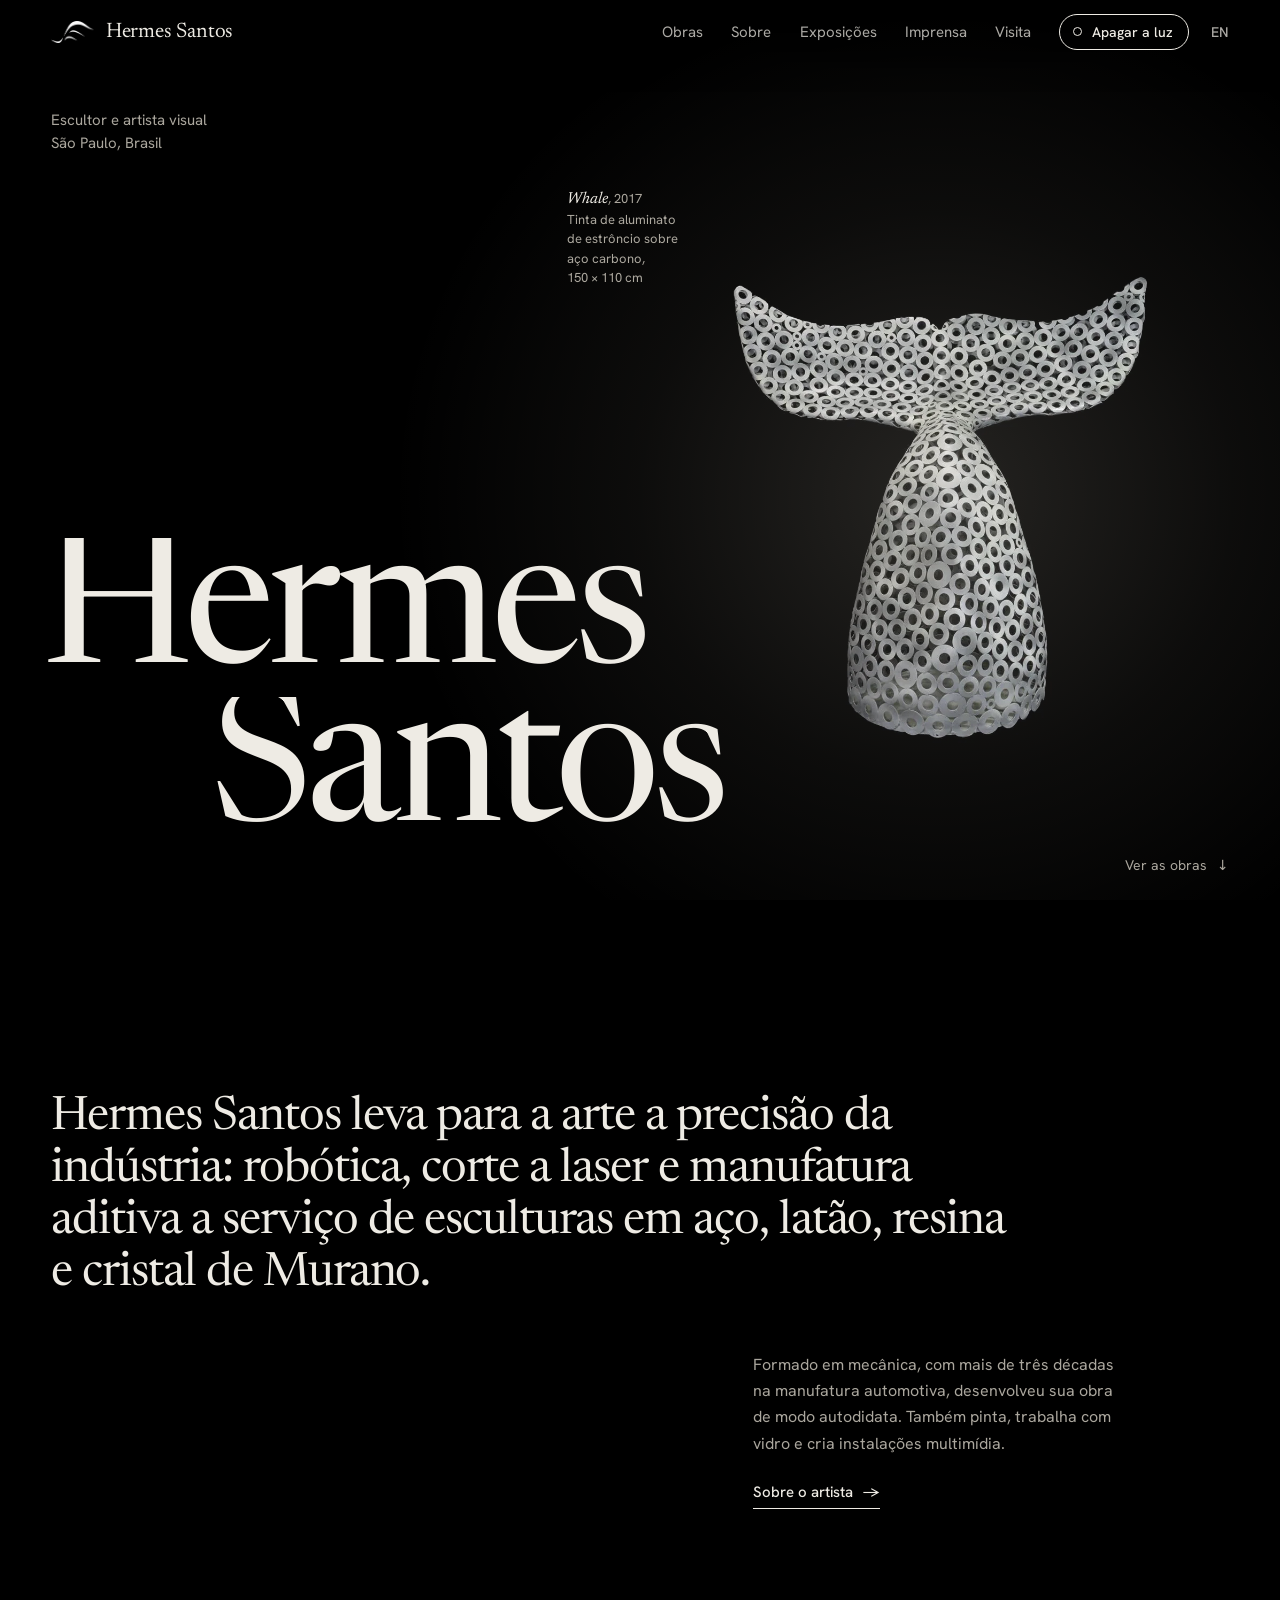
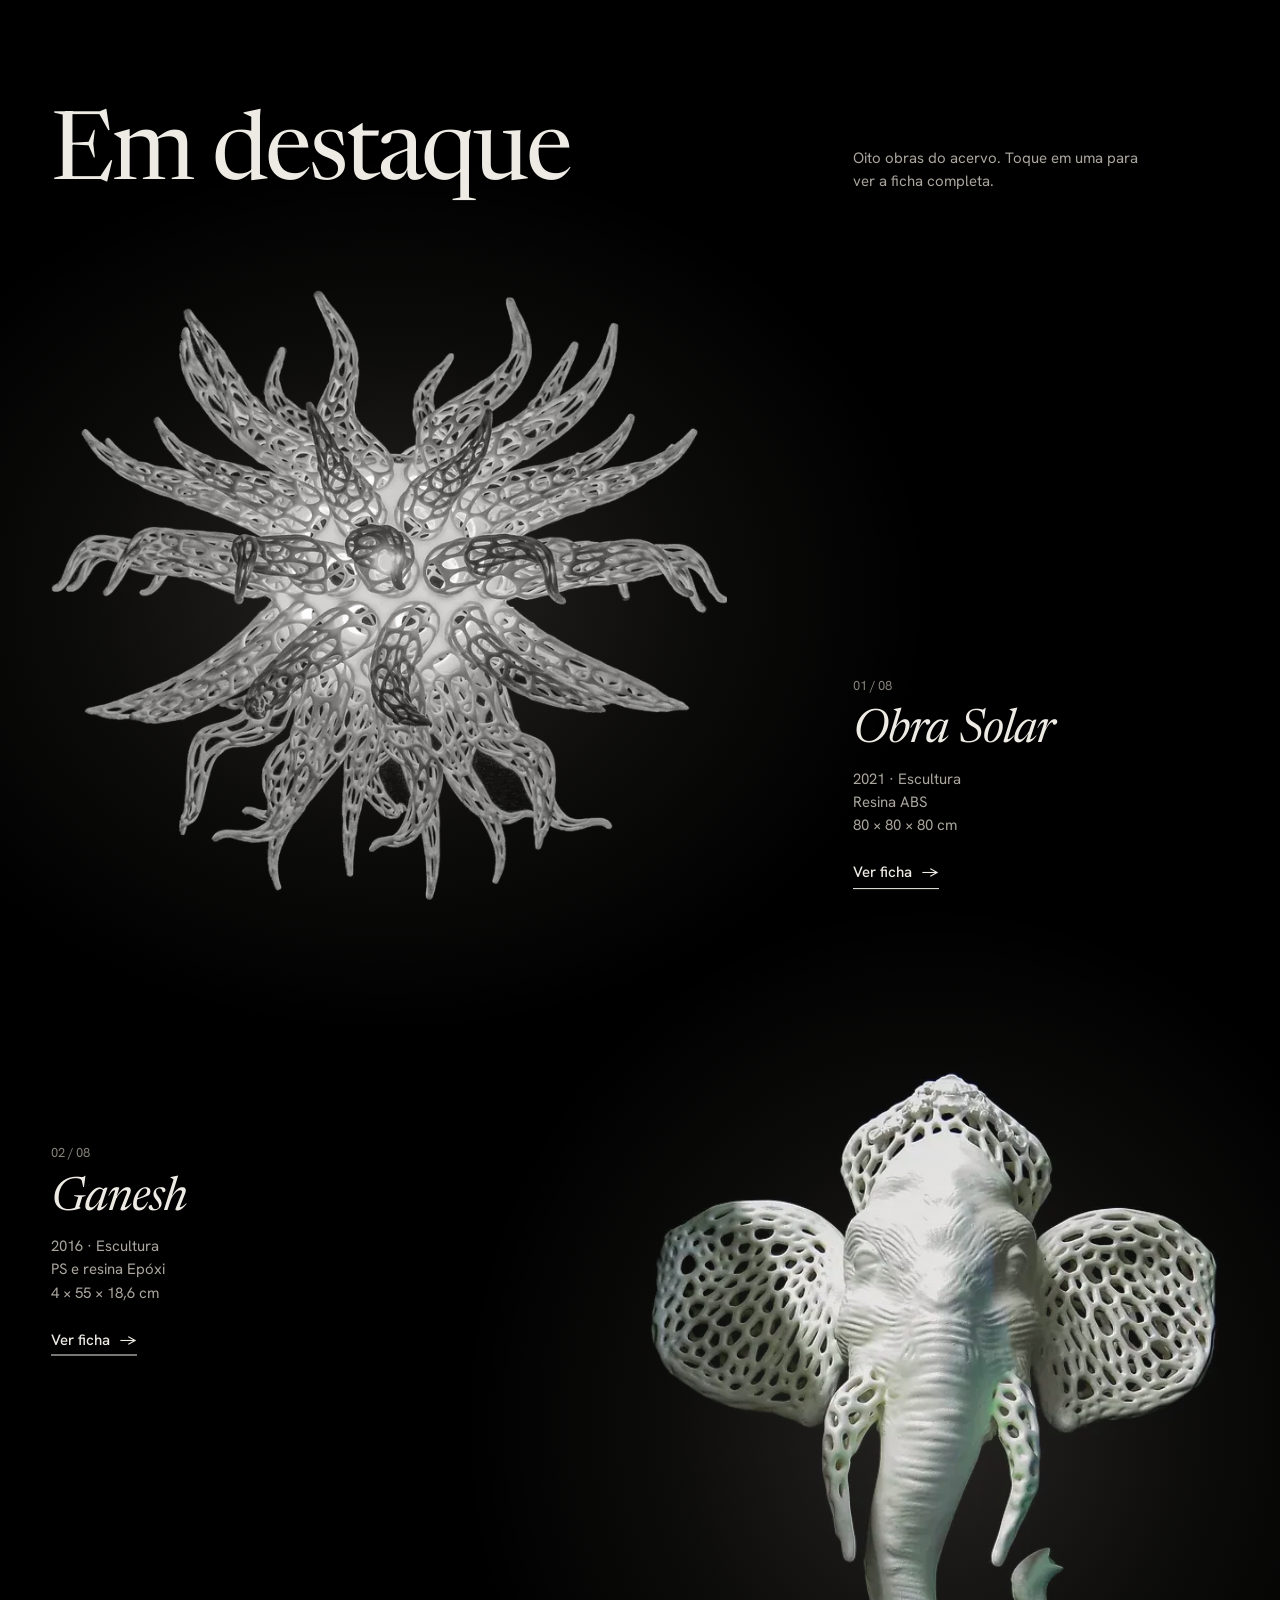
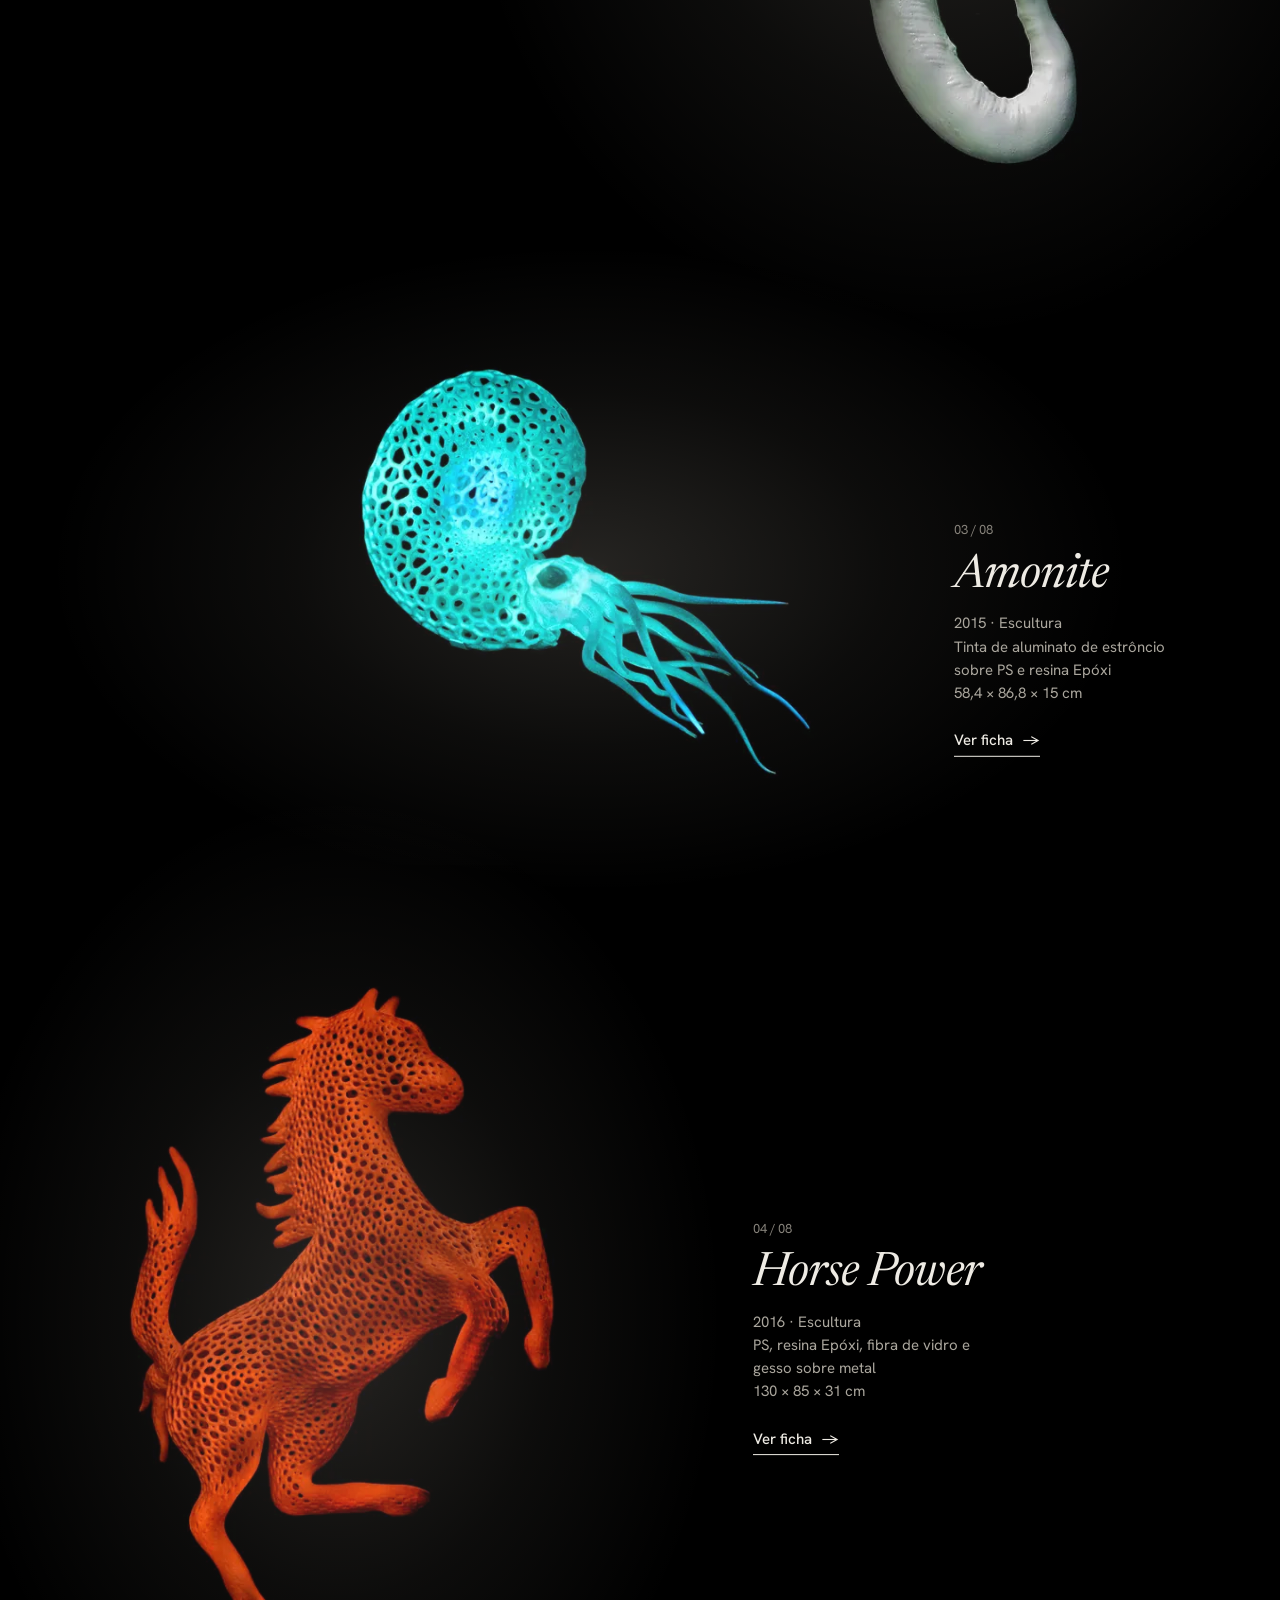
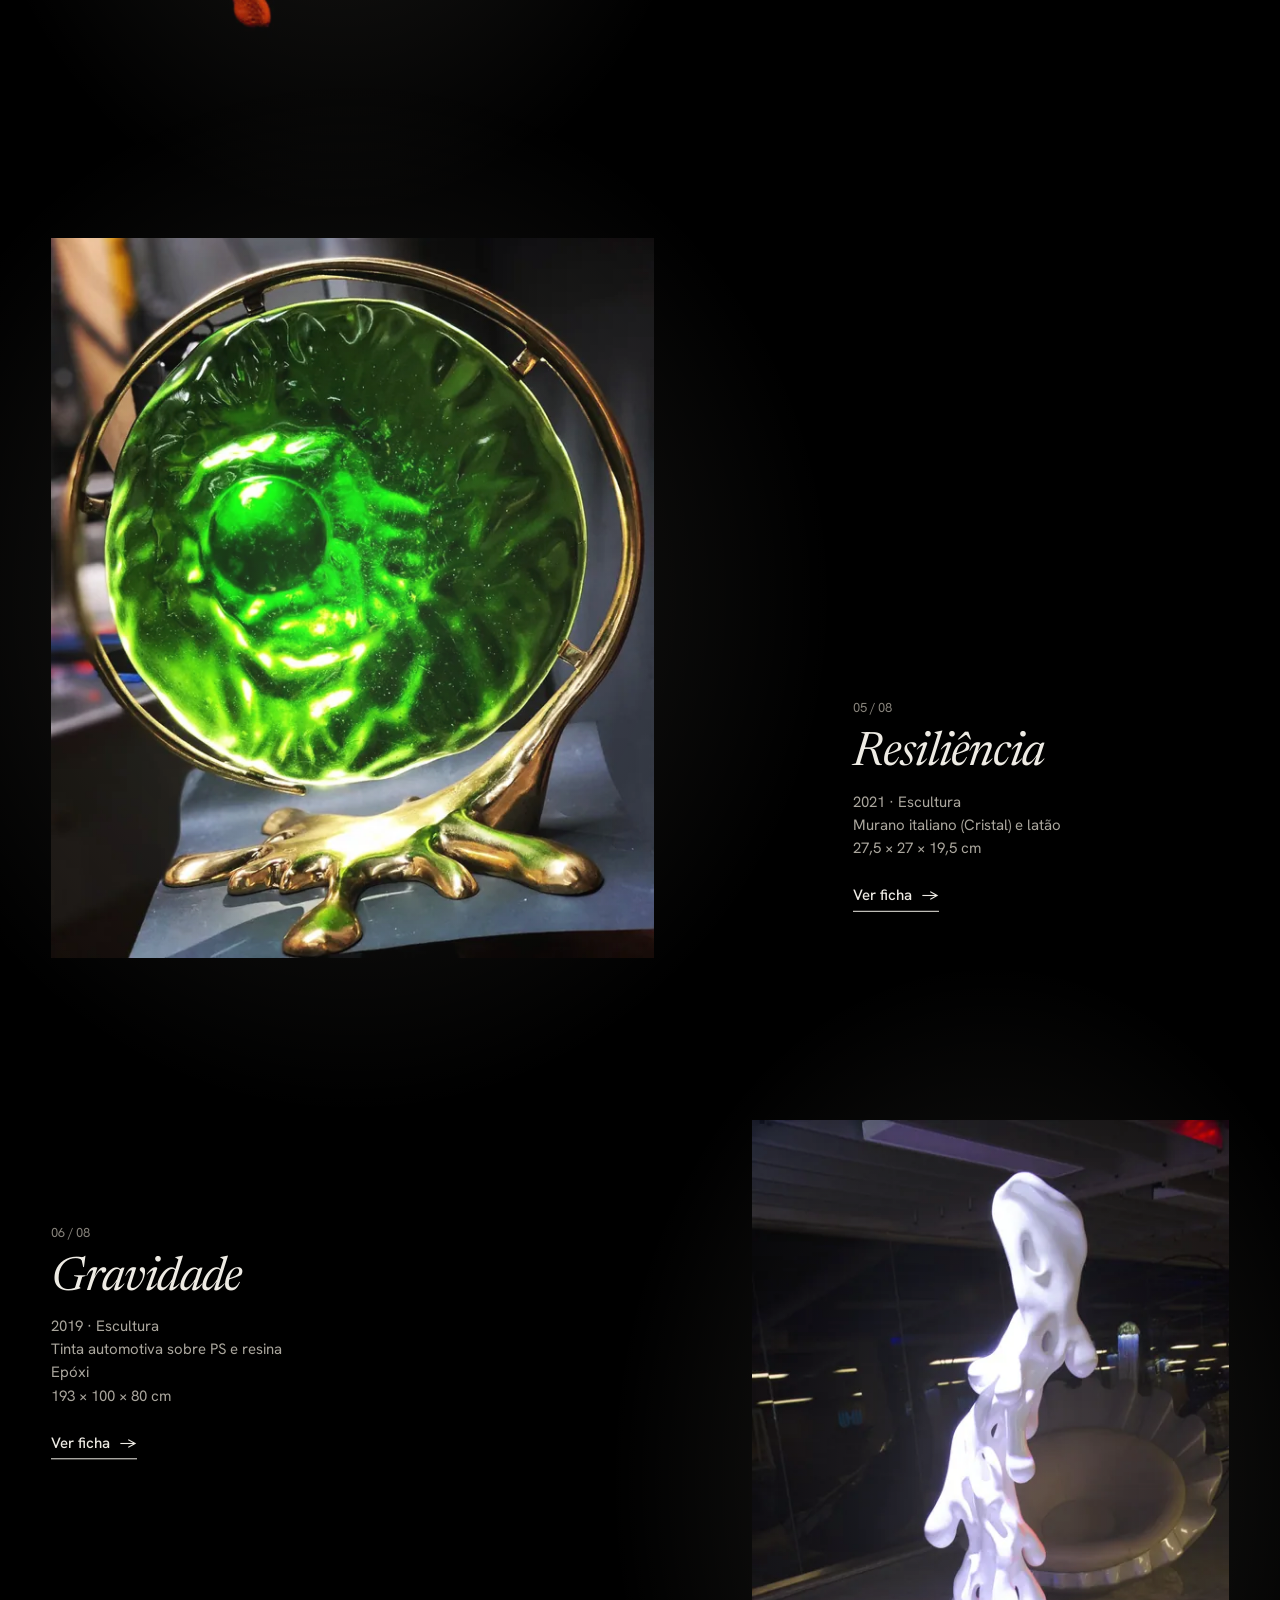
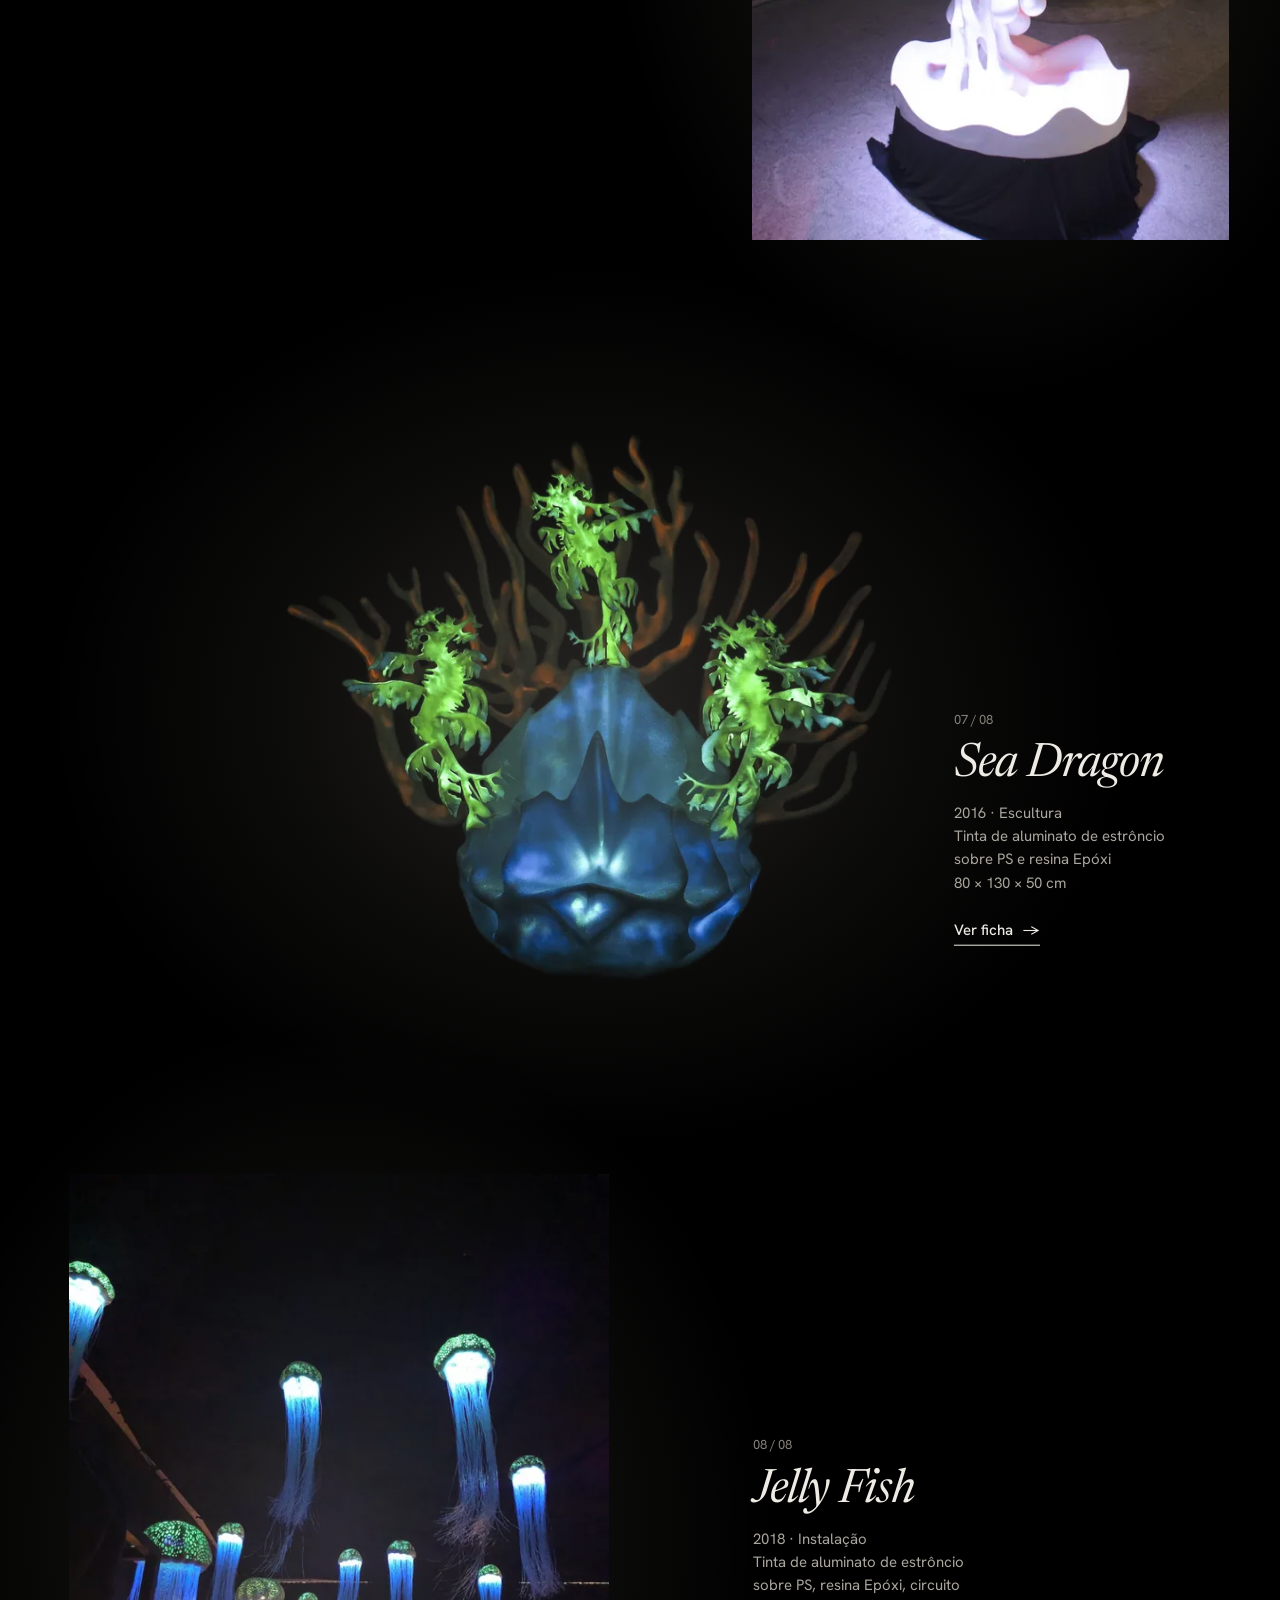
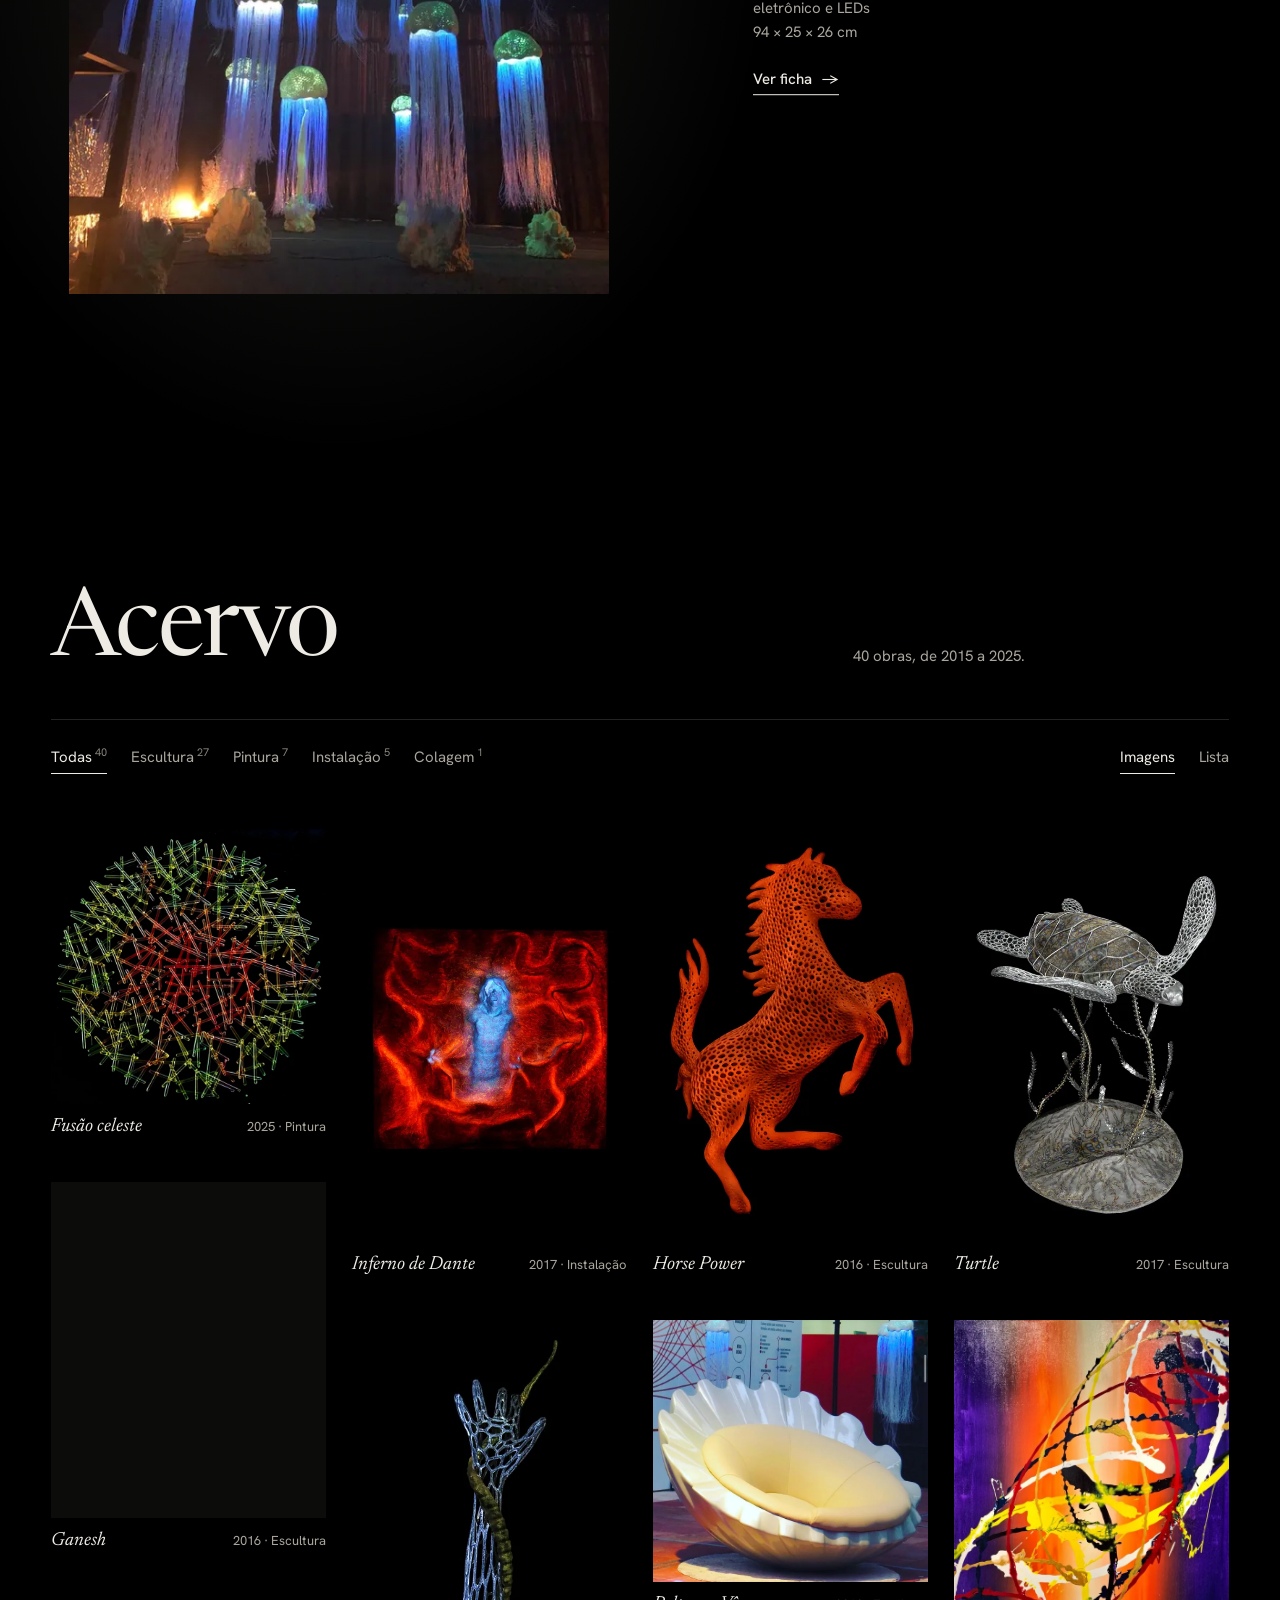
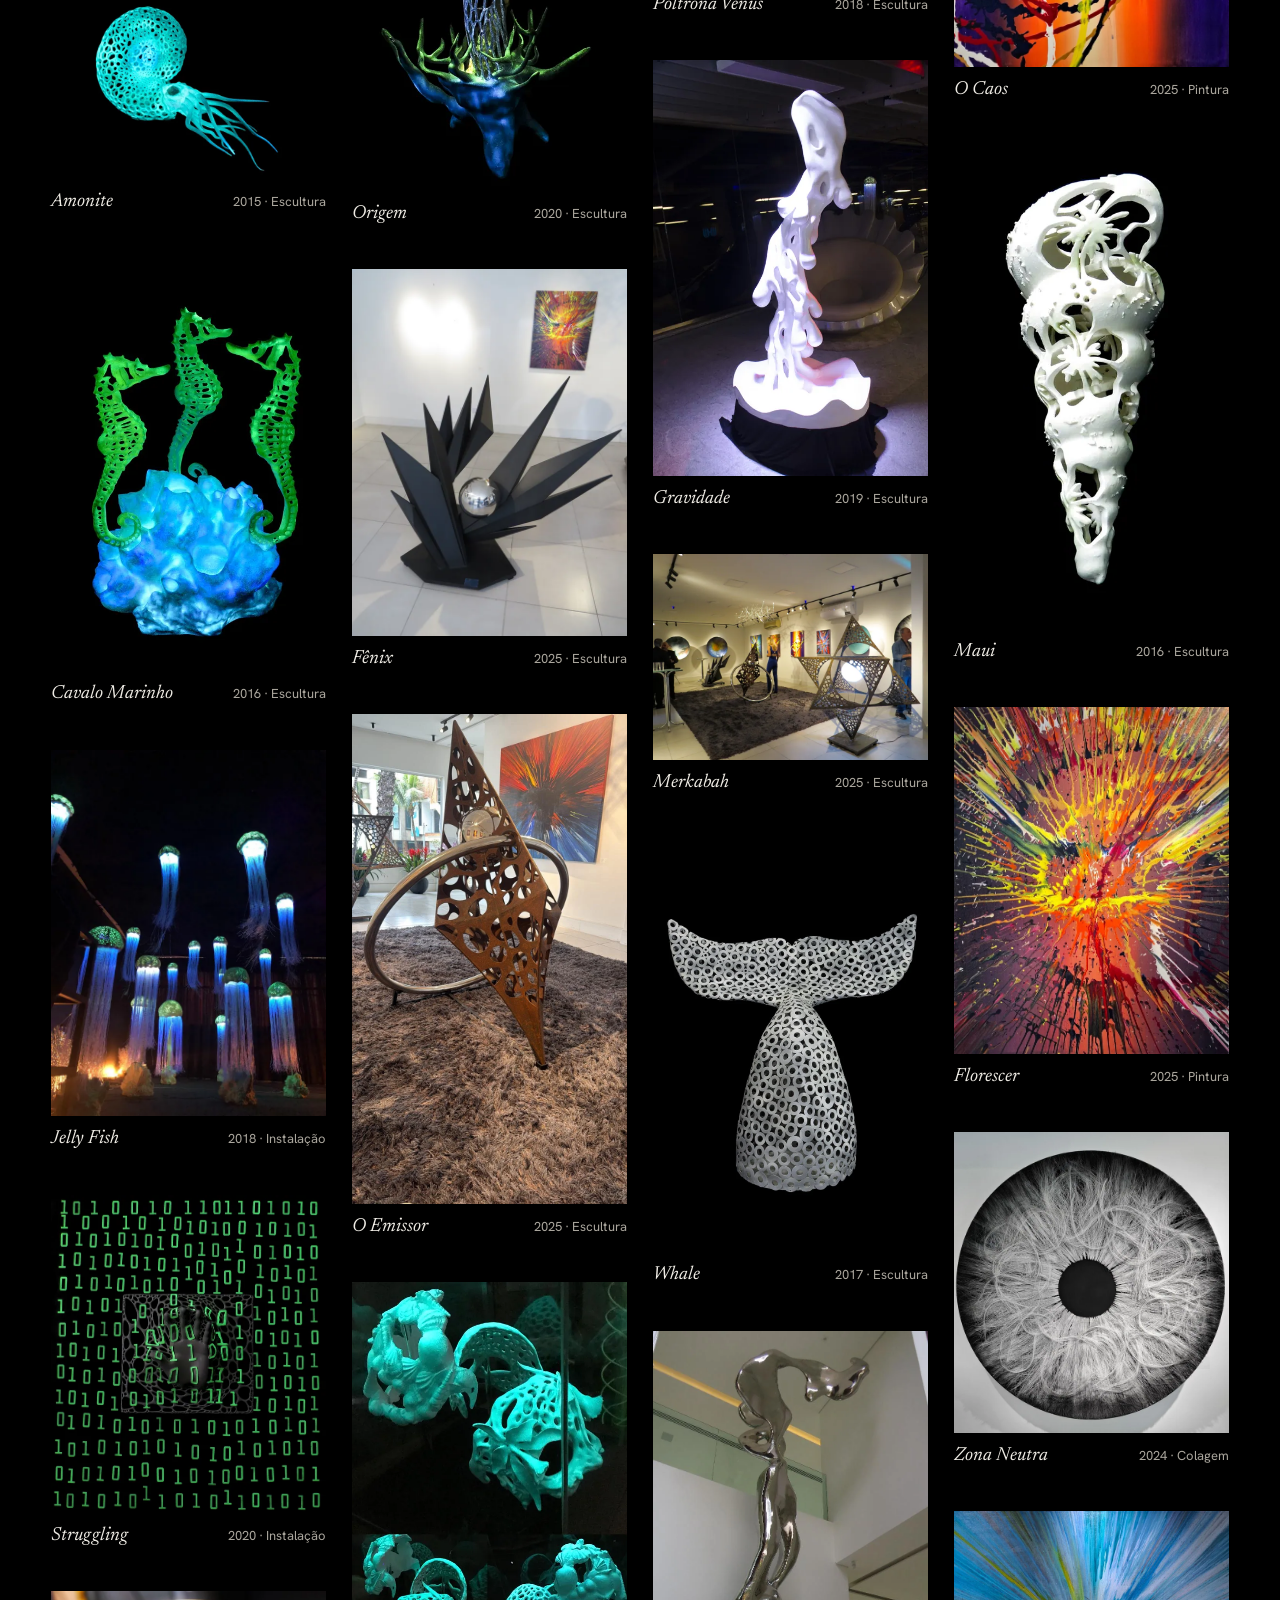
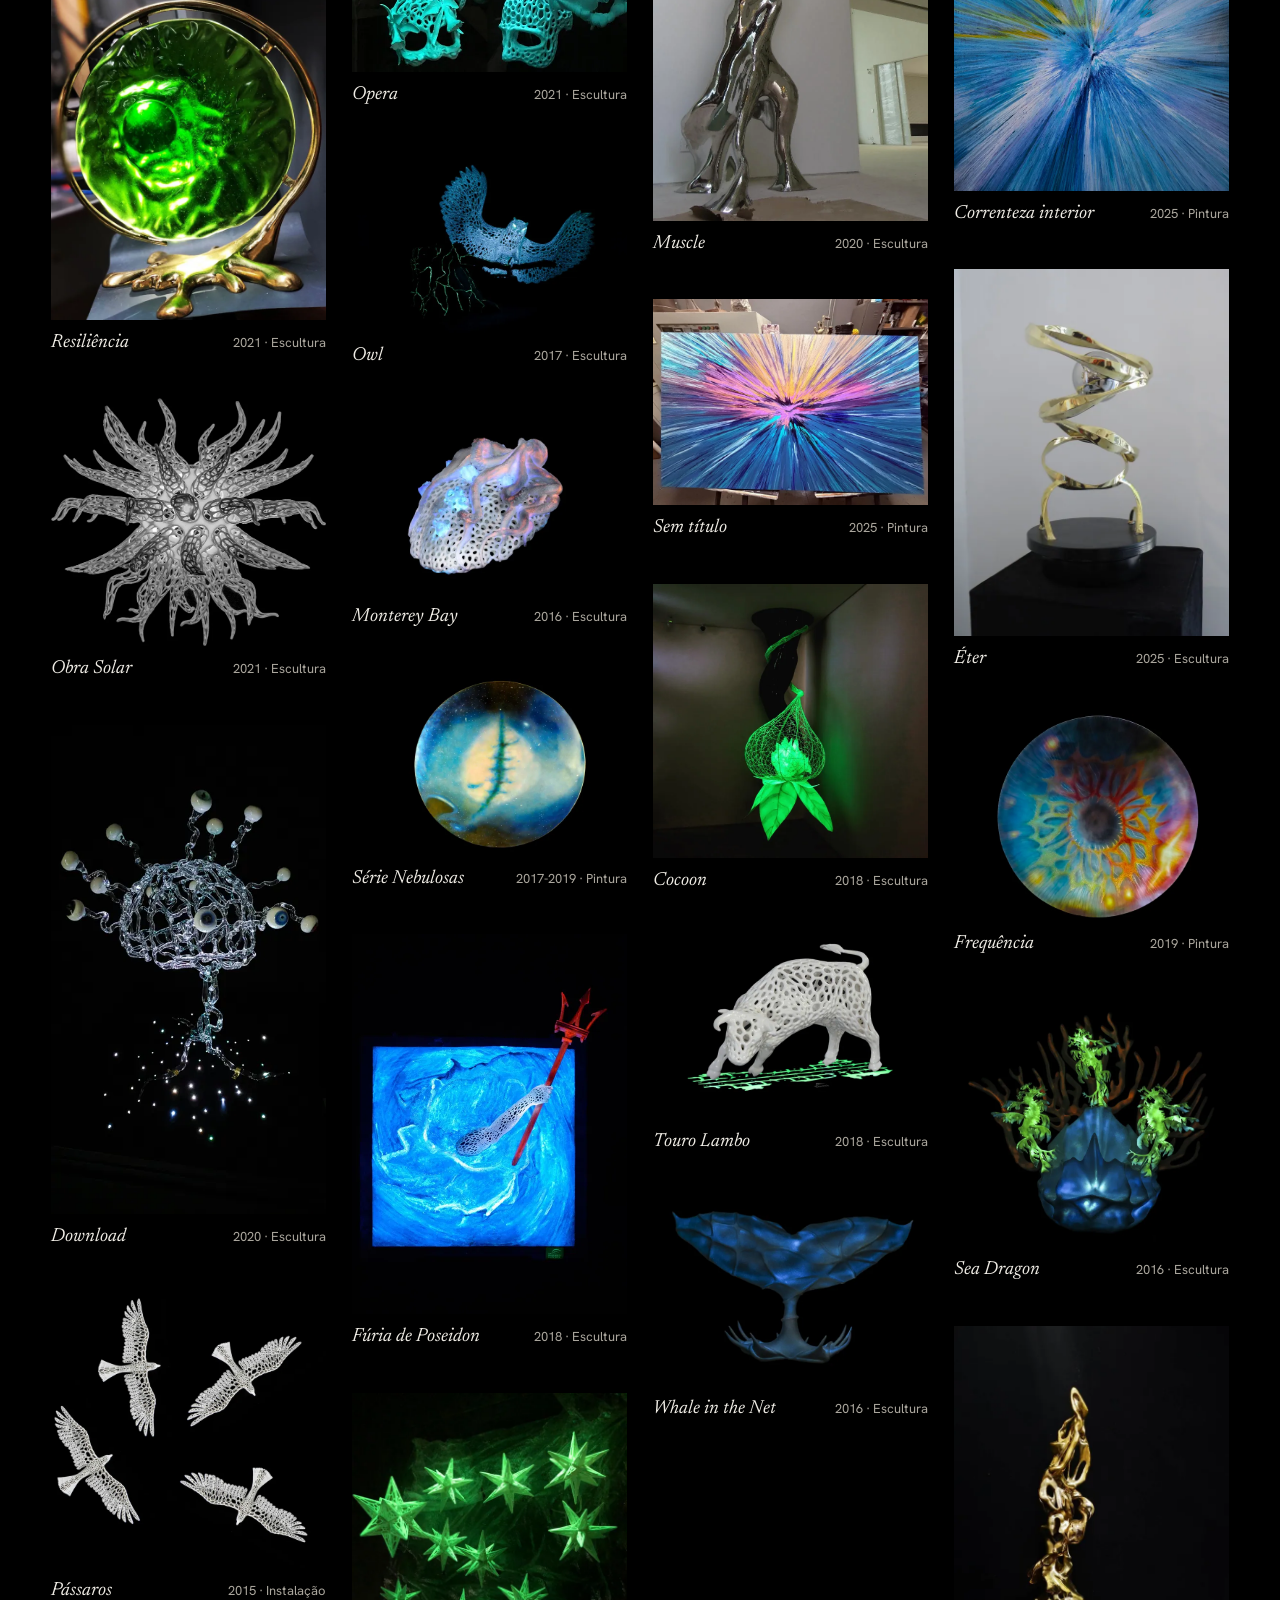
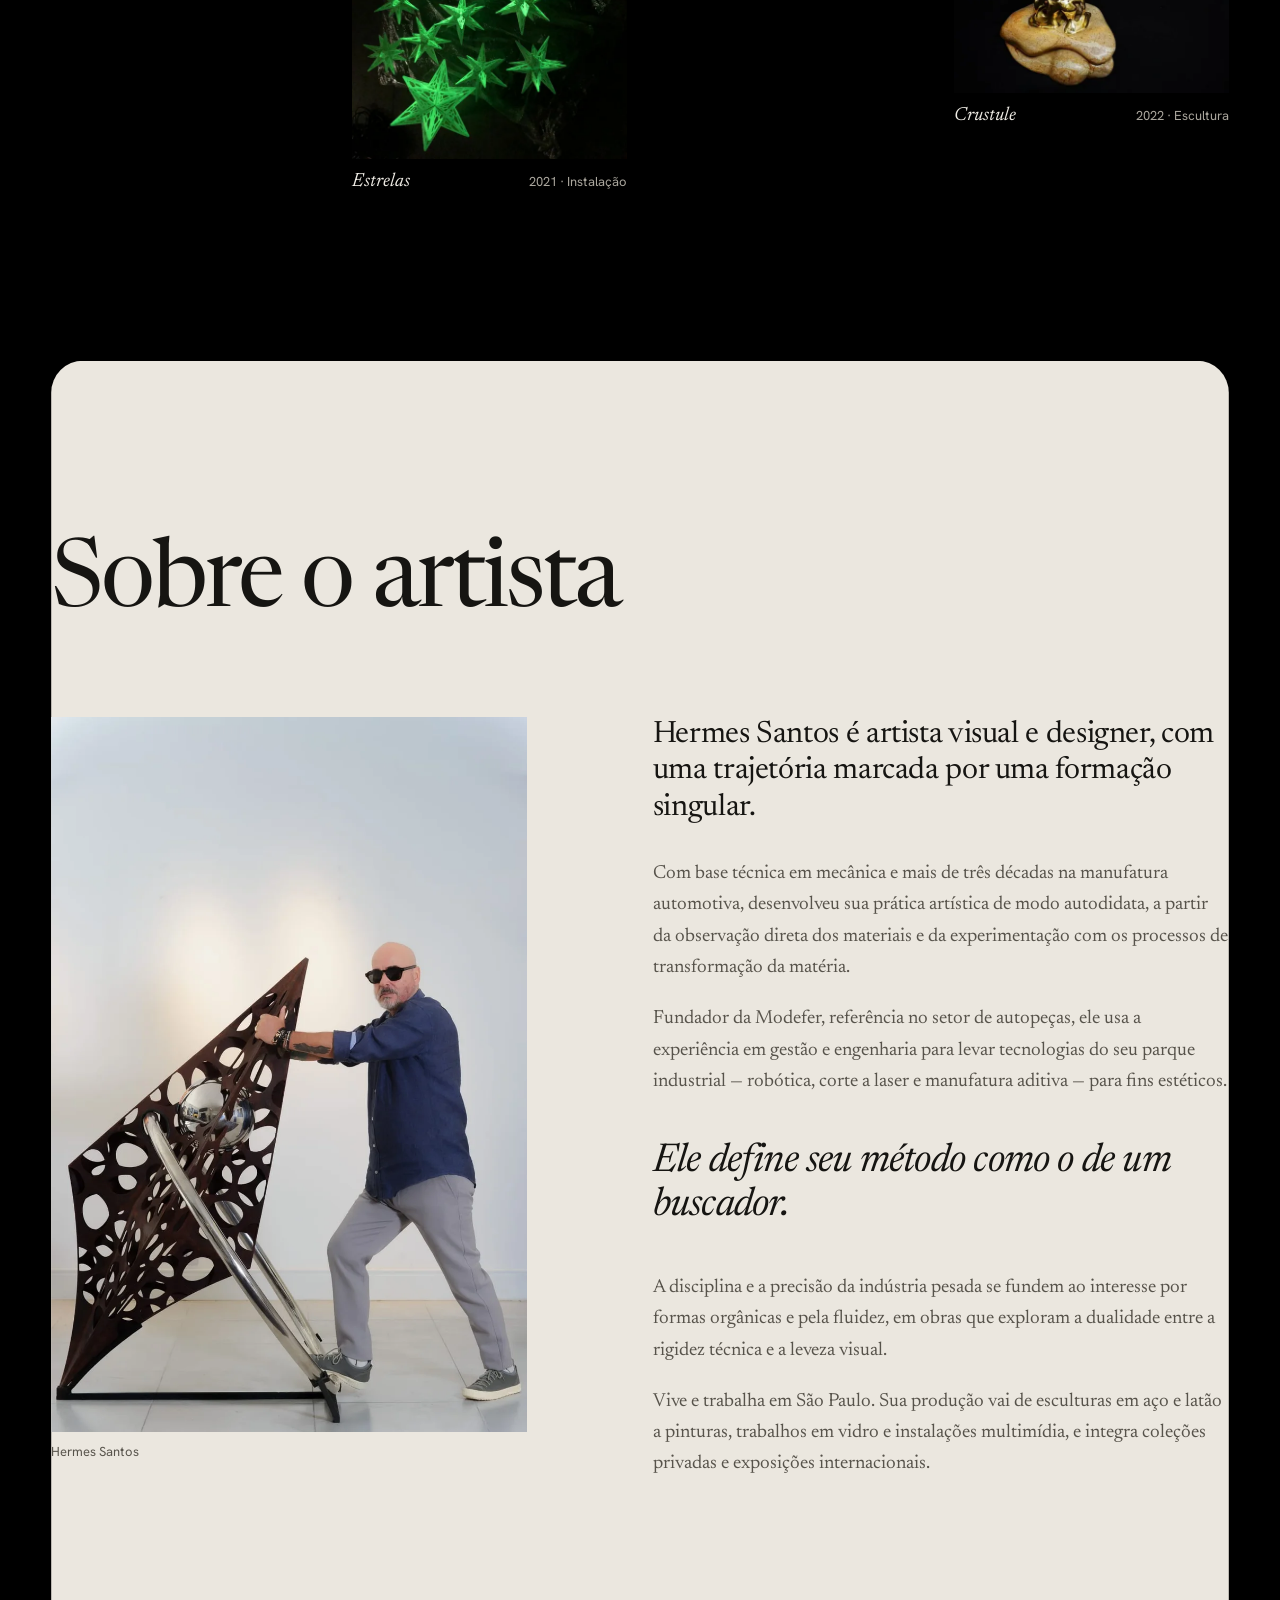
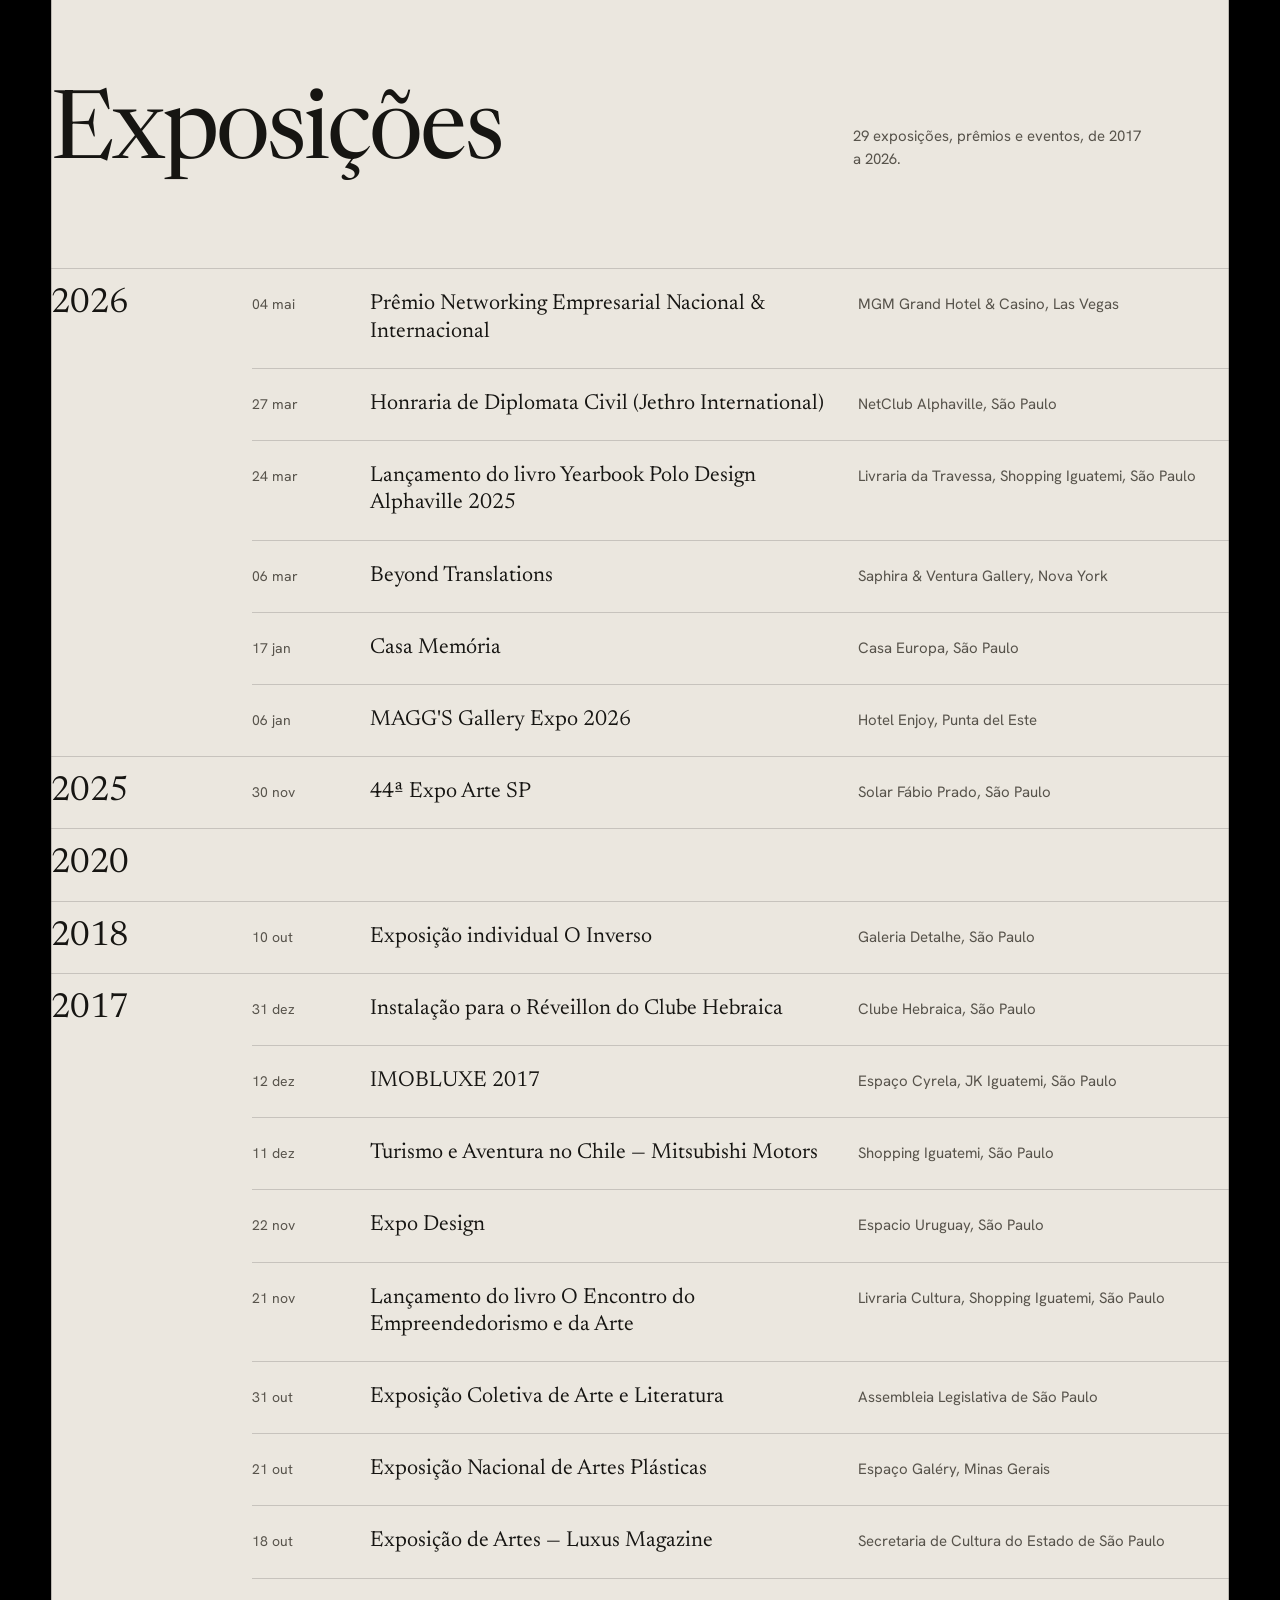
==== commit 217e362c: "feat: redesign with gallery light switch, editorial type and new structure - New direction: works in" ====
--- a/index.html
+++ b/index.html
@@ -3,226 +3,195 @@
 <head>
   <meta charset="utf-8">
   <meta name="viewport" content="width=device-width, initial-scale=1">
-  <title>Galeria Hermes Santos</title>
-  <meta name="description" content="Galeria Hermes Santos, em Alphaville (SP). Esculturas em aço, latão e vidro, pinturas e instalações do artista Hermes Santos.">
-  <meta name="theme-color" content="#0a0a09">
+  <title>Hermes Santos — escultor e artista visual</title>
+  <meta name="description" content="Hermes Santos, escultor e artista visual. Esculturas em aço, latão, resina e cristal de Murano, pinturas e instalações. Galeria em Alphaville, Barueri (SP).">
+  <meta name="theme-color" content="#000000">
   <meta name="robots" content="noindex">
   <link rel="icon" href="assets/favicon.png">
-  <link rel="preload" href="assets/hermes-logo-360.png" as="image">
-  <link rel="preload" href="assets/cormorant-garamond-300.woff2" as="font" type="font/woff2" crossorigin>
+  <link rel="preload" href="assets/obras/whale-2-g.webp" as="image" fetchpriority="high">
   <link rel="preconnect" href="https://fonts.googleapis.com"><link rel="preconnect" href="https://fonts.gstatic.com" crossorigin>
-  <link rel="stylesheet" href="https://fonts.googleapis.com/css2?family=Jost:wght@300;400;500&display=swap">
-  <link rel="stylesheet" href="hero.css">
+  <link rel="stylesheet" href="https://fonts.googleapis.com/css2?family=Hanken+Grotesk:wght@400;500&family=Newsreader:ital,opsz,wght@0,6..72,300..500;1,6..72,300..500&display=swap">
   <link rel="stylesheet" href="site.css">
   <script>
-    /* Preloader e intro: ligam antes do primeiro desenho. Travas: se o JS não rodar, tudo aparece. */
+    /* Liga o preloader antes do primeiro desenho. Travas: se o site.js não rodar, tudo aparece sozinho. */
     (function (d) {
       var calmo = window.matchMedia && matchMedia('(prefers-reduced-motion: reduce)').matches;
-      d.classList.add('js-site');
+      d.classList.add('js');
       /* site.js marca window.__hsAssumiu ao começar; daí em diante ele mesmo garante o fim do preloader. */
       var semSite = function (fn) { return function () { if (!window.__hsAssumiu) fn(); }; };
       window.HermesIntro = new Promise(function (ok) { window.__fimIntro = ok; setTimeout(semSite(ok), 5000); });
-      if (!calmo) d.classList.add('com-preloader', 'motion');
-      d.classList.add('hero-motion', 'hero-waiting');
-      setTimeout(semSite(function () { d.classList.remove('com-preloader'); }), 6000);
-      setTimeout(semSite(function () { d.classList.remove('hero-waiting'); }), 7000);
+      if (calmo) d.classList.add('luz-apagada');
+      else d.classList.add('com-preloader', 'motion', 'intro-espera');
+      setTimeout(semSite(function () { d.classList.remove('com-preloader', 'intro-espera'); d.classList.add('luz-apagada'); }), 6000);
     })(document.documentElement);
   </script>
   <script src="data/conteudo.js" defer></script>
   <script src="data/obras.js" defer></script>
   <script src="data/rede.js" defer></script>
   <script src="assets/vendor/lenis.min.js" defer></script>
-  <script src="hero.js" defer></script>
   <script src="site.js" defer></script>
 </head>
 <body>
-  <a class="skip-link" href="#conteudo" data-i18n="pular">Ir para o conteúdo</a>
-
-  <!-- preloader: rede de linhas (o mesmo desenho das esculturas vazadas) se desenhando atrás do logo -->
+  <a class="pular" href="#conteudo" data-i18n="pular">Ir para o conteúdo</a>
+
+  <!-- preloader: a rede de linhas das esculturas vazadas se desenha e "carrega" de luz -->
   <div class="preloader" id="preloader" aria-hidden="true">
     <svg class="pl-rede" id="plRede" viewBox="0 0 1600 1000" preserveAspectRatio="xMidYMid slice"></svg>
-    <div class="pl-centro">
-      <div class="pl-logo"><img src="assets/hermes-logo-360.png" alt="" width="360" height="450"><span class="pl-brilho"></span></div>
-      <div class="pl-linha"><span id="plBarra"></span></div>
-      <p class="pl-conta"><span id="plNum">0</span>%</p>
-    </div>
+    <img class="pl-logo" src="assets/hermes-logo-360.png" alt="" width="360" height="450">
+    <p class="pl-conta"><span id="plNum">0</span></p>
+    <p class="pl-nota" data-i18n="pl.nota">Escultura, pintura, instalação</p>
   </div>
 
-  <!-- topo fixo que aparece depois da primeira tela -->
   <header class="topo" id="topo">
-    <a class="topo-marca" href="#conteudo" aria-label="Galeria Hermes Santos — início"><img src="assets/hermes-logo-360.png" alt="" width="360" height="450"></a>
-    <nav class="topo-links" aria-label="Seções">
-      <a href="#obras" data-i18n="nav.obras">Obras</a>
+    <a class="topo-marca" href="#conteudo" aria-label="Hermes Santos — início" data-i18n-aria="inicio">
+      <img src="assets/hermes-marca.png" alt="" width="186" height="96"><span>Hermes Santos</span>
+    </a>
+    <nav class="topo-links" aria-label="Seções" data-i18n-aria="secoes">
+      <a href="#destaques" data-i18n="nav.obras">Obras</a>
       <a href="#sobre" data-i18n="nav.sobre">Sobre</a>
       <a href="#exposicoes" data-i18n="nav.exposicoes">Exposições</a>
       <a href="#imprensa" data-i18n="nav.imprensa">Imprensa</a>
-      <a href="#contato" data-i18n="nav.contato">Contato</a>
+      <a href="#contato" data-i18n="nav.visita">Visita</a>
     </nav>
     <div class="topo-direita">
-      <a class="topo-idioma" href="?lang=en" data-idioma-troca>EN</a>
+      <button class="luz" type="button" id="luz"><span class="luz-ponto" aria-hidden="true"></span><span class="luz-texto" id="luzTexto">Acender a luz</span></button>
+      <a class="topo-idioma" href="?lang=en" lang="en" data-idioma-troca>EN</a>
       <button class="topo-menu" type="button" aria-expanded="false" aria-controls="menuCheio" data-i18n="menu">Menu</button>
     </div>
   </header>
   <div class="menu-cheio" id="menuCheio" hidden>
     <nav aria-label="Menu">
-      <a href="#obras" data-i18n="nav.obras">Obras</a>
+      <a href="#destaques" data-i18n="nav.obras">Obras</a>
+      <a href="#obras" data-i18n="nav.acervo">Acervo</a>
       <a href="#sobre" data-i18n="nav.sobre">Sobre</a>
       <a href="#exposicoes" data-i18n="nav.exposicoes">Exposições</a>
       <a href="#imprensa" data-i18n="nav.imprensa">Imprensa</a>
-      <a href="#contato" data-i18n="nav.contato">Contato</a>
+      <a href="#contato" data-i18n="nav.visita">Visita</a>
     </nav>
   </div>
 
-  <main id="conteudo">
-    <section class="gallery-hero" aria-labelledby="artist-name">
-      <div class="gallery-stage">
-        <div class="room-environment" aria-hidden="true">
-          <img class="room-plate" src="assets/gallery-room.webp" width="1672" height="941" alt="" aria-hidden="true" fetchpriority="high">
-          <div class="room-light-reveal"></div>
-          <div class="floor-light-reveal"></div>
-        </div>
-        <div class="room-shade" aria-hidden="true"></div>
-        <header class="gallery-header">
-          <a class="gallery-brand" href="./" aria-label="Galeria Hermes Santos">
-            <img src="assets/hermes-official-logo.png" width="1122" height="1402" alt="">
-          </a>
-          <button class="menu-trigger" type="button" aria-expanded="false" aria-controls="gallery-navigation" aria-label="Abrir menu" hidden><span class="menu-label">Menu</span></button>
-          <nav id="gallery-navigation" aria-label="Navegação principal" tabindex="-1">
-            <div class="gallery-links">
-              <a href="#obras" data-i18n="nav.obras">Obras</a><a href="#exposicoes" data-i18n="nav.exposicoes">Exposições</a><a href="#sobre" data-i18n="nav.sobre">Sobre</a><a href="#contato" data-i18n="nav.contato">Contato</a>
-            </div>
-            <div class="gallery-languages" aria-label="Idioma"><a href="./" lang="pt-BR" data-idioma="pt"><span class="language-short">PT</span><span class="language-full">Português</span></a><span aria-hidden="true">|</span><a href="?lang=en" lang="en" data-idioma="en"><span class="language-short">EN</span><span class="language-full">English</span></a></div>
-          </nav>
+  <main id="conteudo" tabindex="-1">
+    <!-- abertura: uma obra no escuro. As obras com tinta de aluminato de estrôncio acumulam luz e brilham quando a sala apaga -->
+    <section class="abertura" id="inicio" aria-labelledby="nome">
+      <figure class="ab-obra com-foco">
+        <span class="foto par" style="--ar: .6654">
+          <img class="v-acesa" src="assets/obras/whale-2-g.webp" width="851" height="1279" alt="" fetchpriority="high">
+          <img class="v-apagada" src="assets/obras/whale-1-g.webp" width="851" height="1279" alt="" decoding="async">
+        </span>
+        <figcaption class="legenda ab-legenda"><em>Whale</em>, 2017<br><span data-i18n="ab.material">Tinta de aluminato de estrôncio sobre aço carbono</span>, 150&nbsp;×&nbsp;110&nbsp;cm</figcaption>
+      </figure>
+      <p class="ab-meta" data-i18n="ab.meta">Escultor e artista visual<br>São Paulo, Brasil</p>
+      <h1 class="ab-nome" id="nome"><span class="linha"><span>Hermes</span></span><span class="linha"><span>Santos</span></span></h1>
+      <a class="ab-descer" href="#destaques"><span data-i18n="ab.descer">Ver as obras</span><span class="seta" aria-hidden="true">↓</span></a>
+    </section>
+
+    <section class="lede" aria-label="Apresentação" data-i18n-aria="lede.aria">
+      <p class="lede-texto" data-rv="words" data-i18n="lede.texto">Hermes Santos leva para a arte a precisão da indústria: robótica, corte a laser e manufatura aditiva a serviço de esculturas em aço, latão, resina e cristal de Murano.</p>
+      <div class="lede-lado" data-rv="up">
+        <p data-i18n="lede.lado">Formado em mecânica, com mais de três décadas na manufatura automotiva, desenvolveu sua obra de modo autodidata. Também pinta, trabalha com vidro e cria instalações multimídia.</p>
+        <a class="link-seta" href="#sobre" data-i18n="lede.link">Sobre o artista</a>
+      </div>
+    </section>
+
+    <!-- obras em destaque: uma por vez, como numa sala de exposição -->
+    <section class="destaques" id="destaques" aria-labelledby="dTitulo">
+      <header class="sec-cab">
+        <h2 class="titulo-sec" id="dTitulo" data-rv="words" data-i18n="d.titulo">Em destaque</h2>
+        <p class="sec-nota" data-rv="up" data-i18n="d.nota">Oito obras do acervo. Toque em uma para ver a ficha completa.</p>
+      </header>
+      <div class="placas" id="placas"></div>
+    </section>
+
+    <!-- acervo completo: imagens ou lista -->
+    <section class="acervo" id="obras" aria-labelledby="aTitulo">
+      <header class="sec-cab">
+        <h2 class="titulo-sec" id="aTitulo" data-rv="words" data-i18n="a.titulo">Acervo</h2>
+        <p class="sec-nota" data-rv="up" id="aNota">40 obras, de 2015 a 2025.</p>
+      </header>
+      <div class="ac-barra" data-rv="up">
+        <div class="filtros" id="filtros" role="group" aria-label="Filtrar por técnica" data-i18n-aria="a.filtrar"></div>
+        <div class="vistas" role="group" aria-label="Modo de exibição" data-i18n-aria="a.vista">
+          <button type="button" data-vista="grade" aria-pressed="true" data-i18n="a.imagens">Imagens</button>
+          <button type="button" data-vista="lista" aria-pressed="false" data-i18n="a.lista">Lista</button>
+        </div>
+      </div>
+      <ul class="grade" id="grade"></ul>
+      <ol class="indice" id="indice" hidden></ol>
+      <div class="previa" id="previa" aria-hidden="true"></div>
+    </section>
+
+    <!-- seções de leitura em papel claro -->
+    <div class="papel" id="papel">
+      <section class="sobre" id="sobre" aria-labelledby="sTitulo">
+        <header class="sec-cab">
+          <h2 class="titulo-sec" id="sTitulo" data-rv="words" data-i18n="s.titulo">Sobre o artista</h2>
         </header>
-        <div class="gallery-center">
-          <div class="artwork-mount artwork-contact" aria-hidden="true"></div>
-          <div class="artwork-mount">
-            <img src="assets/zona-neutra-hero.webp" width="740" height="740" alt="Zona Neutra, de Hermes Santos: disco de fibras claras em torno de um centro escuro" data-i18n-alt="hero.alt" fetchpriority="high">
+        <div class="sb-corpo">
+          <figure class="sb-retrato">
+            <span class="sb-foto" data-rv="develop"><img src="assets/hermes-retrato.webp" alt="Retrato de Hermes Santos" data-i18n-alt="s.alt" width="898" height="1350" loading="lazy"></span>
+            <figcaption class="legenda">Hermes Santos</figcaption>
+          </figure>
+          <div class="sb-texto">
+            <p class="sb-lede" data-rv="up" data-i18n="s.p1">Hermes Santos é artista visual e designer, com uma trajetória marcada por uma formação singular.</p>
+            <p data-rv="up" data-i18n="s.p2">Com base técnica em mecânica e mais de três décadas na manufatura automotiva, desenvolveu sua prática artística de modo autodidata, a partir da observação direta dos materiais e da experimentação com os processos de transformação da matéria.</p>
+            <p data-rv="up" data-i18n="s.p3">Fundador da Modefer, referência no setor de autopeças, ele usa a experiência em gestão e engenharia para levar tecnologias do seu parque industrial — robótica, corte a laser e manufatura aditiva — para fins estéticos.</p>
+            <p class="sb-destaque" data-rv="up" data-i18n="s.p4">Ele define seu método como o de um buscador.</p>
+            <p data-rv="up" data-i18n="s.p5">A disciplina e a precisão da indústria pesada se fundem ao interesse por formas orgânicas e pela fluidez, em obras que exploram a dualidade entre a rigidez técnica e a leveza visual.</p>
+            <p data-rv="up" data-i18n="s.p6">Vive e trabalha em São Paulo. Sua produção vai de esculturas em aço e latão a pinturas, trabalhos em vidro e instalações multimídia, e integra coleções privadas e exposições internacionais.</p>
           </div>
-          <h1 id="artist-name" aria-label="Hermes Santos"><span>H<span class="small-caps">ermes</span></span> <span>S<span class="small-caps">antos</span></span></h1>
-          <p class="gallery-subtitle" data-i18n="hero.sub">GALERIA DE ARTE</p>
-        </div>
-        <img class="gallery-bench" src="assets/gallery-bench.webp" width="1390" height="223" alt="" aria-hidden="true">
-        <div class="bench-edge-light" aria-hidden="true"></div>
-        <a class="rolar" href="#manifesto" aria-label="Rolar para o conteúdo" data-i18n-aria="rolar"><span></span></a>
-      </div>
-    </section>
-
-    <!-- manifesto -->
-    <section class="manifesto" id="manifesto" aria-labelledby="mTitulo">
-      <div class="feixes" aria-hidden="true"></div>
-      <p class="rotulo" data-rv="up" data-i18n="m.rotulo">Ateliê · Alphaville, São Paulo</p>
-      <h2 class="m-titulo" id="mTitulo" data-rv="words" data-i18n="m.titulo">Entre o aço e a <em class="ouro">poesia da forma.</em></h2>
-      <p class="m-texto" data-rv="up" data-i18n="m.texto">Três décadas de indústria transformadas em escultura, pintura, vidro e luz. Obras que nascem da precisão da máquina e terminam na leveza do gesto.</p>
-      <div class="m-acoes" data-rv="up">
-        <a class="btn3d" href="#obras"><span class="btn3d__in"><span class="btn3d__f btn3d__f--frente" data-i18n="m.cta">Conhecer as obras</span><span class="btn3d__f btn3d__f--topo" data-i18n="m.cta">Conhecer as obras</span></span></a>
-      </div>
-    </section>
-
-    <!-- destaques: rolagem horizontal -->
-    <section class="destaques" id="destaques" aria-labelledby="dTitulo">
-      <div class="d-fixo">
-        <div class="d-cab">
-          <p class="rotulo" data-i18n="d.rotulo">Obras em destaque</p>
-          <h2 id="dTitulo" class="sec-titulo" data-rv="words" data-i18n="d.titulo">Matéria que <em class="ouro">acende.</em></h2>
-          <p class="d-conta" aria-hidden="true"><span id="dAtual">01</span> / <span id="dTotal">08</span></p>
-        </div>
-        <div class="d-trilho" id="dTrilho"></div>
-        <div class="d-progresso" aria-hidden="true"><span id="dBarra"></span></div>
-      </div>
-    </section>
-
-    <!-- números -->
-    <section class="numeros" aria-label="Números" data-i18n-aria="n.aria">
-      <ul>
-        <li data-rv="up"><strong><span data-conta="40">40</span></strong><span data-i18n="n.obras">obras no acervo</span></li>
-        <li data-rv="up"><strong><span data-conta="29">29</span></strong><span data-i18n="n.eventos">exposições e eventos</span></li>
-        <li data-rv="up"><strong><span data-conta="3">3</span></strong><span data-i18n="n.paises">países: Brasil, EUA e Uruguai</span></li>
-        <li data-rv="up"><strong><span data-conta="30">30</span>+</strong><span data-i18n="n.anos">anos de indústria e engenharia</span></li>
-      </ul>
-    </section>
-
-    <!-- acervo completo -->
-    <section class="acervo" id="obras" aria-labelledby="aTitulo">
-      <div class="sec-cab">
-        <p class="rotulo" data-rv="up" data-i18n="a.rotulo">Acervo</p>
-        <h2 id="aTitulo" class="sec-titulo" data-rv="words" data-i18n="a.titulo">Todas as obras</h2>
-      </div>
-      <div class="filtros" role="group" aria-label="Filtrar por técnica" id="filtros" data-i18n-aria="a.filtrar"></div>
-      <ul class="grade" id="grade"></ul>
-    </section>
-
-    <!-- sobre -->
-    <section class="sobre" id="sobre" aria-labelledby="sTitulo">
-      <figure class="s-retrato" data-rv="develop">
-        <img src="assets/hermes-retrato.webp" alt="Retrato de Hermes Santos" data-i18n-alt="s.alt" width="900" height="1350" loading="lazy">
-      </figure>
-      <div class="s-texto">
-        <p class="rotulo" data-rv="up" data-i18n="s.rotulo">Sobre o artista</p>
-        <h2 id="sTitulo" class="sec-titulo" data-rv="words" data-i18n="s.titulo">Um <em class="ouro">buscador.</em></h2>
-        <p data-rv="up" data-i18n="s.p1">Hermes Santos é artista visual e designer, com uma trajetória marcada por uma formação singular. Com base técnica em mecânica e mais de três décadas na manufatura automotiva, desenvolveu sua prática artística de modo autodidata, a partir da observação direta dos materiais e da experimentação com os processos de transformação da matéria.</p>
-        <p data-rv="up" data-i18n="s.p2">Fundador da Modefer, referência no setor de autopeças, ele usa a experiência em gestão e engenharia para levar tecnologias do seu parque industrial — robótica, corte a laser e manufatura aditiva — para fins estéticos.</p>
-        <p data-rv="up" data-i18n="s.p3">Ele define seu método como o de um buscador. A disciplina e a precisão da indústria pesada se fundem ao interesse por formas orgânicas e pela fluidez, em obras que exploram a dualidade entre a rigidez técnica e a leveza visual.</p>
-        <p data-rv="up" data-i18n="s.p4">Vive e trabalha em São Paulo. Sua produção vai de esculturas em aço e latão a pinturas, trabalhos em vidro e instalações multimídia, e integra coleções privadas e exposições internacionais.</p>
-      </div>
-    </section>
-
-    <!-- exposições: linha do tempo -->
-    <section class="expos" id="exposicoes" aria-labelledby="eTitulo">
-      <div class="sec-cab">
-        <p class="rotulo" data-rv="up" data-i18n="e.rotulo">Exposições e prêmios</p>
-        <h2 id="eTitulo" class="sec-titulo" data-rv="words" data-i18n="e.titulo">De São Paulo a <em class="ouro">Nova York.</em></h2>
-      </div>
-      <div class="linha-tempo" id="linhaTempo">
-        <div class="lt-eixo" aria-hidden="true"><span id="ltBarra"></span></div>
-        <div id="ltAnos"></div>
-      </div>
-      <div class="honrarias" data-rv="up">
-        <h3 data-i18n="e.honrarias">Honrarias</h3>
-        <ul id="honrarias"></ul>
-      </div>
-    </section>
-
-    <!-- imprensa -->
-    <section class="imprensa" id="imprensa" aria-labelledby="iTitulo">
-      <div class="faixa" aria-hidden="true"><div class="faixa-in" id="faixa"></div></div>
-      <div class="sec-cab">
-        <p class="rotulo" data-rv="up" data-i18n="i.rotulo">Imprensa</p>
-        <h2 id="iTitulo" class="sec-titulo" data-rv="words" data-i18n="i.titulo">Na imprensa</h2>
-      </div>
-      <ul class="materias" id="materias"></ul>
-    </section>
-
-    <!-- visita -->
+        </div>
+      </section>
+
+      <section class="expos" id="exposicoes" aria-labelledby="eTitulo">
+        <header class="sec-cab">
+          <h2 class="titulo-sec" id="eTitulo" data-rv="words" data-i18n="e.titulo">Exposições</h2>
+          <p class="sec-nota" data-rv="up" id="eNota"></p>
+        </header>
+        <div class="cv" id="cv"></div>
+        <div class="honrarias">
+          <h3 class="sub-sec" data-rv="up" data-i18n="e.honrarias">Honrarias</h3>
+          <ul id="honrarias"></ul>
+        </div>
+      </section>
+
+      <section class="imprensa" id="imprensa" aria-labelledby="iTitulo">
+        <header class="sec-cab">
+          <h2 class="titulo-sec" id="iTitulo" data-rv="words" data-i18n="i.titulo">Imprensa</h2>
+          <p class="sec-nota" data-rv="up" data-i18n="i.nota">Matérias publicadas sobre o artista. Os links abrem o site de cada veículo.</p>
+        </header>
+        <ul class="materias" id="materias"></ul>
+      </section>
+    </div>
+
     <section class="visita" id="contato" aria-labelledby="vTitulo">
       <svg class="v-rede" id="vRede" viewBox="0 0 1600 1000" preserveAspectRatio="xMidYMid slice" aria-hidden="true"></svg>
-      <p class="rotulo" data-rv="up" data-i18n="v.rotulo">Galeria Hermes Santos</p>
-      <h2 id="vTitulo" class="v-titulo" data-rv="words" data-i18n="v.titulo">Visite a <em class="ouro">galeria.</em></h2>
+      <h2 class="v-titulo" id="vTitulo" data-rv="words" data-i18n="v.titulo">Visite a galeria</h2>
       <div class="v-grade">
         <div data-rv="up">
-          <h3 data-i18n="v.endereco">Endereço</h3>
+          <h3 class="sub-sec" data-i18n="v.endereco">Endereço</h3>
           <p id="vEndereco"></p>
-          <a class="v-link" id="vMapa" target="_blank" rel="noopener" data-i18n="v.mapa">Como chegar ↗</a>
+          <a class="link-seta" id="vMapa" target="_blank" rel="noopener" data-i18n="v.mapa">Como chegar</a>
         </div>
         <div data-rv="up">
-          <h3 data-i18n="v.horario">Horário</h3>
+          <h3 class="sub-sec" data-i18n="v.horario">Horário</h3>
           <p data-i18n="v.horas">Segunda a sexta, das 9h às 18h<br>Sábado, das 9h às 13h</p>
         </div>
         <div data-rv="up">
-          <h3 data-i18n="v.contato">Contato</h3>
+          <h3 class="sub-sec" data-i18n="v.contato">Contato</h3>
           <p><a id="vEmail"></a><br><a id="vTel" target="_blank" rel="noopener"></a></p>
-          <p><a id="vInsta1" target="_blank" rel="noopener"></a> · <a id="vInsta2" target="_blank" rel="noopener"></a></p>
+          <p><a id="vInsta1" target="_blank" rel="noopener"></a><br><a id="vInsta2" target="_blank" rel="noopener"></a></p>
         </div>
       </div>
       <div class="v-acoes" data-rv="up">
-        <a class="btn3d btn3d--cheio" id="vAgendar" target="_blank" rel="noopener"><span class="btn3d__in"><span class="btn3d__f btn3d__f--frente" data-i18n="v.agendar">Agendar uma visita</span><span class="btn3d__f btn3d__f--topo" data-i18n="v.agendar">Agendar uma visita</span></span></a>
+        <a class="btn3d btn3d--cheio" id="vAgendar" target="_blank" rel="noopener"><span class="btn3d__in"><span class="btn3d__f btn3d__f--frente" data-i18n="v.agendar">Agendar uma visita</span><span class="btn3d__f btn3d__f--topo" aria-hidden="true" data-i18n="v.agendar">Agendar uma visita</span></span></a>
       </div>
     </section>
   </main>
 
   <footer class="rodape">
     <img src="assets/hermes-logo-360.png" alt="Galeria Hermes Santos" width="360" height="450" loading="lazy">
-    <p>© <span id="ano">2026</span> Galeria Hermes Santos · Calçada dos Cravos, 63 — Alphaville Comercial, Barueri – SP</p>
+    <p>© <span id="ano">2026</span> Galeria Hermes Santos<br><span data-i18n="r.endereco">Calçada dos Cravos, 63 — Alphaville Comercial, Barueri – SP</span></p>
+    <a class="link-seta link-seta--sobe" href="#conteudo" data-i18n="r.topo">Voltar ao início</a>
   </footer>
 
   <!-- ficha da obra -->
@@ -233,15 +202,15 @@
         <div class="f-miniaturas" id="fMinis"></div>
       </div>
       <div class="f-info">
-        <button class="f-fechar" type="button" data-fechar aria-label="Fechar" data-i18n-aria="fechar">×</button>
-        <p class="rotulo" id="fTecnica"></p>
+        <button class="f-fechar" type="button" data-fechar aria-label="Fechar" data-i18n-aria="fechar"><span aria-hidden="true">×</span></button>
+        <p class="f-tecnica" id="fTecnica"></p>
         <h2 id="fTitulo"></h2>
         <dl class="f-dados">
           <div><dt data-i18n="f.ano">Ano</dt><dd id="fAno"></dd></div>
           <div><dt data-i18n="f.dimensoes">Dimensões</dt><dd id="fDim"></dd></div>
           <div class="f-mat"><dt data-i18n="f.material">Material</dt><dd id="fMat"></dd></div>
         </dl>
-        <a class="btn3d btn3d--cheio" id="fInteresse" target="_blank" rel="noopener"><span class="btn3d__in"><span class="btn3d__f btn3d__f--frente" data-i18n="f.interesse">Tenho interesse</span><span class="btn3d__f btn3d__f--topo" data-i18n="f.interesse">Tenho interesse</span></span></a>
+        <a class="btn3d btn3d--cheio" id="fInteresse" target="_blank" rel="noopener"><span class="btn3d__in"><span class="btn3d__f btn3d__f--frente" data-i18n="f.interesse">Tenho interesse</span><span class="btn3d__f btn3d__f--topo" aria-hidden="true" data-i18n="f.interesse">Tenho interesse</span></span></a>
         <div class="f-nav">
           <button type="button" id="fAnt" data-i18n="f.anterior">← Anterior</button>
           <button type="button" id="fProx" data-i18n="f.proxima">Próxima →</button>
--- a/site.css
+++ b/site.css
@@ -1,303 +1,411 @@
-/* Galeria Hermes Santos — seções depois do topo.
-   Clima: galeria à noite. Preto quente, marfim e latão; Cormorant para títulos, Jost para textos.
-   Movimento inspirado no site da Vexter: palavras sob máscara, fotos que "revelam", varredura dourada,
-   botões-cubo, números contando, linhas que se desenham. Sem JS ou com movimento reduzido, tudo aparece parado. */
+/* Hermes Santos — estilos do site.
+   Ideia: as obras vivem no escuro (as fotos têm fundo preto e muitas peças brilham, pintadas com aluminato
+   de estrôncio); a leitura acontece no papel claro. Newsreader para títulos e textos longos, Hanken Grotesk
+   para navegação, legendas e dados. Sem JS ou com movimento reduzido, tudo aparece parado. */
 :root {
-  --preto: #0a0a09; --preto-2: #11100e; --preto-3: #191714;
-  --marfim: #f1eee8; --marfim-2: #c6bbae; --marfim-3: #8f877c;
-  --latao: #c9a46a; --latao-claro: #ecd3a2; --latao-escuro: #8c6a3c;
-  --linha: rgba(241, 238, 232, .13);
-  --serif: 'Gallery Cormorant', 'Gallery Fallback', Georgia, serif;
-  --sans: 'Jost', system-ui, -apple-system, 'Segoe UI', sans-serif;
+  --noite: #000; --noite-2: #0c0c0b; --noite-3: #171715;
+  --luz-1: #eeebe4; --luz-2: #aaa69d; --luz-3: #87837b;
+  --fio: rgba(238, 235, 228, .15);
+  --papel: #ebe7df; --tinta: #161512; --tinta-2: #57534b; --fio-claro: rgba(22, 21, 18, .17);
+  --fosforo: #b4f1cc;
+  --serif: 'Newsreader', 'Iowan Old Style', 'Palatino Linotype', Georgia, serif;
+  --sans: 'Hanken Grotesk', system-ui, -apple-system, 'Segoe UI', Roboto, sans-serif;
+  --sai: cubic-bezier(.16, 1, .3, 1);
   --suave: cubic-bezier(.22, .61, .36, 1);
-  --rapido: cubic-bezier(.16, 1, .3, 1);
-  --margem: clamp(20px, 5vw, 80px);
-}
+  --margem: clamp(20px, 4vw, 64px);
+  --vao: clamp(12px, 2vw, 28px);
+  --topo-h: 64px;
+}
+*, *::before, *::after { box-sizing: border-box; }
+html { color-scheme: dark; background: var(--noite); -webkit-text-size-adjust: 100%; }
 html.lenis, html.lenis body { height: auto; }
 .lenis.lenis-smooth { scroll-behavior: auto !important; }
 .lenis.lenis-stopped { overflow: hidden; }
-html { scroll-behavior: smooth; }
-body { background: var(--preto); color: var(--marfim); font-family: var(--sans); font-weight: 300; }
-/* o topo aprovado continua com a tipografia original */
-.gallery-hero { font-family: var(--serif); font-weight: 400; }
-main > section:not(.gallery-hero) img, .ficha img, .topo img, .rodape img, .preloader img { display: block; max-width: 100%; }
-::selection { background: var(--latao); color: var(--preto); }
-:focus-visible { outline: 2px solid var(--latao-claro); outline-offset: 4px; }
-
-/* ---------- textos comuns ---------- */
-.rotulo { margin: 0 0 18px; font: 500 12px/1.4 var(--sans); letter-spacing: .32em; text-transform: uppercase; color: var(--latao); }
-.sec-titulo, .m-titulo, .v-titulo { margin: 0; font-family: var(--serif); font-weight: 300; letter-spacing: -.01em; line-height: .98; color: var(--marfim); }
-.sec-titulo { font-size: clamp(44px, 7vw, 118px); }
-.ouro { font-style: italic; font-weight: 400; color: var(--latao-claro); }
-.ouro, .ouro.dividido .palavra > span {
-  background: linear-gradient(100deg, var(--latao-escuro) 0%, var(--latao) 30%, var(--latao-claro) 46%, #fff3d6 50%, var(--latao-claro) 54%, var(--latao) 70%, var(--latao-escuro) 100%);
-  background-size: 260% 100%; background-position: 0 0; -webkit-background-clip: text; background-clip: text; -webkit-text-fill-color: transparent; }
-.ouro.dividido { background: none; }
-.sec-cab { padding: 0 var(--margem); margin-bottom: clamp(36px, 6vw, 80px); }
+body { margin: 0; overflow-x: clip; background: var(--noite); color: var(--luz-1); font: 400 17px/1.6 var(--sans); -webkit-font-smoothing: antialiased; text-rendering: optimizeLegibility; }
+img { display: block; max-width: 100%; height: auto; }
+a { color: inherit; text-decoration: none; }
+button { font: inherit; color: inherit; }
+h1, h2, h3, p, figure, ul, ol, dl, dd { margin: 0; }
+ul, ol { padding: 0; list-style: none; }
+::selection { background: var(--luz-1); color: var(--noite); }
+.papel ::selection { background: var(--tinta); color: var(--papel); }
+:focus-visible { outline: 2px solid var(--fosforo); outline-offset: 4px; }
+.papel :focus-visible { outline-color: var(--tinta); }
+main:focus { outline: none; }
+.sr { position: absolute; width: 1px; height: 1px; overflow: hidden; clip: rect(0 0 0 0); white-space: nowrap; }
+.pular { position: fixed; left: 12px; top: 12px; z-index: 200; padding: 10px 16px; background: var(--luz-1); color: var(--noite); font-weight: 500; translate: 0 -200%; }
+.pular:focus { translate: 0 0; }
+
+/* ---------- peças de texto ---------- */
+.titulo-sec { font: 400 clamp(46px, 7.4vw, 128px)/.92 var(--serif); letter-spacing: -.03em; }
+.sec-cab { display: grid; grid-template-columns: repeat(12, minmax(0, 1fr)); column-gap: var(--vao); align-items: end; padding: 0 var(--margem); margin-bottom: clamp(48px, 7vw, 110px); }
+.sec-cab .titulo-sec { grid-column: 1 / span 8; }
+.sec-nota { grid-column: 9 / -1; max-width: 36ch; padding-bottom: .5em; font-size: 15px; line-height: 1.55; color: var(--luz-2); }
+.papel .sec-nota { color: var(--tinta-2); }
+.sub-sec { margin-bottom: 14px; font: 500 14px/1.4 var(--sans); color: var(--luz-2); }
+.papel .sub-sec { color: var(--tinta-2); }
+.legenda { font: 400 13px/1.5 var(--sans); color: var(--luz-2); }
+.legenda em { font: italic 400 16px/1.3 var(--serif); color: var(--luz-1); }
+.link-seta { display: inline-flex; align-items: center; gap: 10px; padding: 4px 0 6px; border: 0; background: linear-gradient(currentColor, currentColor) 0 100% / 100% 1px no-repeat; font: 500 15px/1.3 var(--sans); cursor: pointer; transition: background-size .6s var(--sai); }
+.link-seta::after { content: '→'; transition: translate .5s var(--sai); }
+.link-seta:hover { background-size: 0 1px; background-position: 100% 100%; }
+.link-seta:hover::after { translate: 4px 0; }
+.link-seta--sobe::after { content: '↑'; }
+.link-seta--sobe:hover::after { translate: 0 -4px; }
+@media (max-width: 899px) {
+  .sec-cab { grid-template-columns: minmax(0, 1fr); row-gap: 18px; }
+  .sec-cab .titulo-sec, .sec-nota { grid-column: 1; }
+}
 
 /* ---------- preloader ---------- */
 .preloader { display: none; }
-.com-preloader .preloader { display: grid; position: fixed; inset: 0; z-index: 100; place-items: center; background: var(--preto);
-  clip-path: inset(0 0 0 0); transition: clip-path 1s var(--rapido); }
+.com-preloader .preloader { display: block; position: fixed; inset: 0; z-index: 100; overflow: hidden; background: var(--noite); clip-path: inset(0); transition: clip-path 1.1s var(--sai); }
 .com-preloader.preloader-sai .preloader { clip-path: inset(0 0 100% 0); }
 .com-preloader body { overflow: hidden; }
-.pl-rede { position: absolute; inset: 0; width: 100%; height: 100%; opacity: .22; }
-.pl-rede path, .v-rede path { fill: none; stroke: var(--marfim); stroke-width: 1.1; stroke-linecap: round; }
-.pl-centro { position: relative; display: grid; justify-items: center; gap: 22px; }
-.pl-logo { position: relative; width: 150px; overflow: hidden; animation: pl-surge 1.1s var(--suave) both; }
-.pl-logo img { width: 100%; height: auto; }
-.pl-brilho { position: absolute; inset: 0; background: linear-gradient(105deg, transparent 35%, rgba(236, 211, 162, .85) 50%, transparent 65%);
-  mix-blend-mode: overlay; translate: -120% 0; animation: pl-brilho 1.6s var(--suave) .5s forwards;
-  -webkit-mask: url(assets/hermes-logo-360.png) center / contain no-repeat; mask: url(assets/hermes-logo-360.png) center / contain no-repeat; }
-.pl-linha { width: 180px; height: 1px; background: var(--linha); overflow: hidden; }
-.pl-linha span { display: block; height: 100%; width: 100%; background: var(--latao); transform-origin: left; transform: scaleX(0); }
-.pl-conta { margin: 0; font: 400 12px var(--sans); letter-spacing: .3em; color: var(--marfim-3); font-variant-numeric: tabular-nums; }
-@keyframes pl-surge { from { opacity: 0; translate: 0 14px; filter: blur(8px); } }
-@keyframes pl-brilho { to { translate: 120% 0; } }
-
-/* ---------- topo fixo ---------- */
-.topo { position: fixed; top: 0; left: 0; right: 0; z-index: 40; display: flex; align-items: center; gap: 24px; padding: 14px var(--margem);
-  background: linear-gradient(rgba(10, 10, 9, .92), rgba(10, 10, 9, .78)); backdrop-filter: blur(14px); -webkit-backdrop-filter: blur(14px);
-  border-bottom: 1px solid var(--linha); translate: 0 -105%; transition: translate .6s var(--rapido); padding-block: 10px; }
-.topo.ver { translate: 0 0; }
-.topo-marca img { width: 46px; height: auto; }
-.topo-links { display: flex; gap: clamp(18px, 2.4vw, 36px); margin-left: auto; font: 400 13px var(--sans); letter-spacing: .2em; text-transform: uppercase; }
-.topo-links a { position: relative; padding: 6px 0; color: var(--marfim-2); transition: color .3s; }
-.topo-links a::after { content: ''; position: absolute; left: 0; right: 0; bottom: 0; height: 1px; background: var(--latao); transform: scaleX(0); transform-origin: right; transition: transform .5s var(--rapido); }
-.topo-links a:hover, .topo-links a[aria-current] { color: var(--marfim); }
+.pl-rede { position: absolute; inset: 0; width: 100%; height: 100%; opacity: .2; transition: opacity 1s var(--suave); }
+.pl-rede path, .v-rede path { fill: none; stroke: var(--luz-1); stroke-width: 1; stroke-linecap: round; }
+.preloader.carregado .pl-rede { opacity: .5; }
+.preloader.carregado .pl-rede path { stroke: var(--fosforo); }
+.pl-logo { position: absolute; left: 50%; top: 50%; width: 112px; height: auto; translate: -50% -50%; animation: pl-surge 1.3s var(--suave) both; }
+.pl-conta { position: absolute; left: var(--margem); bottom: clamp(14px, 3.6vh, 36px); font: 300 clamp(64px, 11vw, 170px)/.8 var(--serif); letter-spacing: -.03em; font-variant-numeric: lining-nums tabular-nums; }
+.pl-nota { position: absolute; right: var(--margem); bottom: clamp(20px, 4.4vh, 46px); font-size: 14px; color: var(--luz-2); }
+@keyframes pl-surge { from { opacity: 0; filter: blur(6px); } }
+
+/* ---------- topo ---------- */
+.topo { position: fixed; inset: 0 0 auto; z-index: 50; display: flex; align-items: center; gap: 28px; height: var(--topo-h); padding: 0 var(--margem); color: var(--luz-1); transition: color .5s var(--suave); }
+.topo::before, .topo::after { content: ''; position: absolute; inset: 0 0 -28px; z-index: -1; pointer-events: none; transition: opacity .5s var(--suave); }
+.topo::before { background: linear-gradient(rgba(0, 0, 0, .78), rgba(0, 0, 0, 0)); }
+.topo::after { background: linear-gradient(rgba(235, 231, 223, .94) 55%, rgba(235, 231, 223, 0)); opacity: 0; }
+.topo.claro { color: var(--tinta); }
+.topo.claro::before { opacity: 0; }
+.topo.claro::after { opacity: 1; }
+.motion .topo { transition: color .5s var(--suave), opacity 1s var(--suave) .5s; }
+.motion.intro-espera .topo { opacity: 0; }
+.topo-marca { display: flex; align-items: center; gap: 12px; font: 400 21px/1 var(--serif); letter-spacing: -.01em; white-space: nowrap; }
+.topo-marca img { width: auto; height: 22px; transition: filter .5s; }
+.topo.claro .topo-marca img { filter: invert(1); }
+.topo-links { display: flex; gap: clamp(18px, 2.2vw, 34px); margin-left: auto; font-size: 15px; }
+.topo-links a { position: relative; padding: 6px 0; opacity: .72; transition: opacity .3s; }
+.topo-links a::after { content: ''; position: absolute; left: 0; right: 0; bottom: 2px; height: 1px; background: currentColor; transform: scaleX(0); transform-origin: right; transition: transform .5s var(--sai); }
+.topo-links a:hover, .topo-links a[aria-current] { opacity: 1; }
 .topo-links a:hover::after, .topo-links a[aria-current]::after { transform: scaleX(1); transform-origin: left; }
-.topo-direita { display: flex; align-items: center; gap: 18px; }
-.topo-idioma { font: 500 12px var(--sans); letter-spacing: .2em; color: var(--marfim-2); border: 1px solid var(--linha); padding: 8px 12px; }
-.topo-idioma:hover { border-color: var(--latao); color: var(--marfim); }
-.topo-menu { display: none; border: 0; background: none; font: 500 12px var(--sans); letter-spacing: .28em; text-transform: uppercase; cursor: pointer; padding: 10px 0; }
-.menu-cheio { position: fixed; inset: 0; z-index: 39; display: grid; place-items: center; background: var(--preto); }
+.topo-direita { display: flex; align-items: center; gap: 22px; }
+.luz { display: inline-flex; align-items: center; gap: 10px; height: 36px; padding: 0 15px 0 13px; border: 1px solid currentColor; border-radius: 99px; background: none; font-size: 14px; font-weight: 500; cursor: pointer; transition: background-color .4s, color .4s; }
+.luz:hover { background: var(--luz-1); color: var(--noite); }
+.topo.claro .luz:hover { background: var(--tinta); color: var(--papel); }
+.luz-ponto { width: 9px; height: 9px; border-radius: 50%; border: 1px solid currentColor; transition: background-color .6s, box-shadow .6s, border-color .6s; }
+.luz-apagada .luz-ponto { background: var(--fosforo); border-color: var(--fosforo); box-shadow: 0 0 10px 2px rgba(180, 241, 204, .65); }
+.luz-apagada .topo.claro .luz-ponto { background: #2f7d55; border-color: #2f7d55; box-shadow: none; }
+.luz-apagada .topo.claro .luz:hover .luz-ponto { background: var(--fosforo); border-color: var(--fosforo); }
+.topo-idioma { padding: 8px 0; font-size: 14px; font-weight: 500; opacity: .72; transition: opacity .3s; }
+.topo-idioma:hover { opacity: 1; }
+.topo-menu { display: none; padding: 8px 0; border: 0; background: none; font-size: 15px; font-weight: 500; cursor: pointer; }
+.menu-cheio { position: fixed; inset: 0; z-index: 45; display: flex; align-items: flex-end; padding: calc(var(--topo-h) + 30px) var(--margem) 44px; background: var(--noite); }
 .menu-cheio[hidden] { display: none; }
-.menu-cheio nav { display: grid; gap: 18px; text-align: center; font: 300 clamp(36px, 10vw, 56px)/1.1 var(--serif); }
-.menu-cheio a { opacity: 0; translate: 0 16px; animation: entra .6s var(--rapido) forwards; }
-.menu-cheio a:nth-child(2) { animation-delay: .06s; } .menu-cheio a:nth-child(3) { animation-delay: .12s; } .menu-cheio a:nth-child(4) { animation-delay: .18s; } .menu-cheio a:nth-child(5) { animation-delay: .24s; }
+.menu-cheio nav { display: grid; gap: 2px; font: 400 clamp(40px, 11vw, 64px)/1.1 var(--serif); letter-spacing: -.02em; }
+.menu-cheio a { opacity: 0; translate: 0 18px; animation: entra .7s var(--sai) forwards; }
+.menu-cheio a:nth-child(2) { animation-delay: .05s; } .menu-cheio a:nth-child(3) { animation-delay: .1s; } .menu-cheio a:nth-child(4) { animation-delay: .15s; }
+.menu-cheio a:nth-child(5) { animation-delay: .2s; } .menu-cheio a:nth-child(6) { animation-delay: .25s; }
+.menu-aberto .topo { color: var(--luz-1); }
+.menu-aberto .topo::before, .menu-aberto .topo::after { opacity: 0; }
+.menu-aberto .topo-marca img { filter: none; }
 @keyframes entra { to { opacity: 1; translate: 0 0; } }
-@media (max-width: 899px) { .topo-links { display: none; } .topo-direita { margin-left: auto; } .topo-menu { display: block; } .topo-marca img { width: 40px; } }
-
-/* seta de rolar no topo */
-.rolar { position: absolute; left: 50%; bottom: 3.2%; translate: -50% 0; z-index: 3; width: 1px; height: 56px; background: rgba(241, 238, 232, .2); overflow: hidden; }
-.rolar span { position: absolute; left: 0; top: 0; width: 1px; height: 40%; background: var(--latao-claro); animation: rolar 2.2s var(--suave) infinite; }
-@keyframes rolar { from { translate: 0 -100%; } to { translate: 0 260%; } }
-.hero-motion .rolar { animation: gallery-reveal 1s var(--suave) 3.8s both; }
-@media (max-width: 767px) { .rolar { display: none; } }
-
-/* ---------- botão cubo (gira e mostra a face de latão) ---------- */
-.btn3d { --h: 58px; display: inline-block; height: var(--h); perspective: 700px; text-decoration: none; }
-.btn3d__in { position: relative; display: block; height: 100%; transform-style: preserve-3d; transform: translateZ(calc(var(--h) / -2)); transition: transform .7s var(--rapido); }
-.btn3d__f { display: flex; align-items: center; justify-content: center; gap: 10px; height: 100%; padding: 0 36px; font: 500 12px var(--sans); letter-spacing: .26em;
-  text-transform: uppercase; white-space: nowrap; backface-visibility: hidden; -webkit-backface-visibility: hidden; }
-.btn3d__f--frente { transform: translateZ(calc(var(--h) / 2)); border: 1px solid var(--latao); color: var(--marfim); background: rgba(10, 10, 9, .4); }
-.btn3d__f--topo { position: absolute; inset: 0; transform: rotateX(90deg) translateZ(calc(var(--h) / 2)); background: var(--latao-claro); color: var(--preto); }
+@media (max-width: 959px) {
+  .topo-links { display: none; }
+  .topo-direita { margin-left: auto; gap: 18px; }
+  .topo-menu { display: block; }
+}
+@media (max-width: 560px) {
+  .luz { width: 36px; padding: 0; justify-content: center; }
+  .luz-texto { position: absolute; width: 1px; height: 1px; overflow: hidden; clip: rect(0 0 0 0); white-space: nowrap; }
+  .topo-marca { gap: 10px; font-size: 19px; }
+  .topo-marca img { height: 19px; }
+}
+
+/* ---------- fotos com par aceso/apagado ---------- */
+.foto { position: relative; display: block; aspect-ratio: var(--ar, 1); isolation: isolate; }
+.foto img { position: absolute; inset: 0; width: 100%; height: 100%; object-fit: cover; }
+/* só uma das versões fica visível; na troca, a sala escurece um instante (animação "apaga") */
+.par .v-apagada { opacity: 0; transition: opacity 1.5s var(--suave) .35s; }
+.par .v-acesa { transition: opacity 1s var(--suave) .15s; }
+.luz-apagada .par .v-apagada { opacity: 1; }
+.luz-apagada .par .v-acesa { opacity: 0; }
+.acendendo .par .v-apagada, .acendendo .par .v-acesa { transition: opacity .8s var(--suave); }
+.apagando .par { animation: apaga 1.9s var(--suave); }
+@keyframes apaga { 0% { filter: brightness(1); } 22% { filter: brightness(.06); } 100% { filter: brightness(1); } }
+/* luz acesa: um foco suave atrás da obra; o preto da foto deixa o foco aparecer */
+.com-foco .foto::before { content: ''; position: absolute; inset: -22% -30%; z-index: -1; background: radial-gradient(closest-side, rgba(255, 245, 228, .15), rgba(255, 245, 228, .05) 55%, transparent); transition: opacity 1.2s var(--suave); pointer-events: none; }
+.com-foco .foto img { mix-blend-mode: lighten; }
+.luz-apagada .com-foco .foto::before { opacity: 0; }
+
+/* ---------- abertura ---------- */
+.abertura { position: relative; height: 100vh; height: 100svh; min-height: 560px; overflow: hidden; isolation: isolate; }
+.ab-obra { position: absolute; right: clamp(20px, 9vw, 170px); bottom: 7vh; display: flex; flex-direction: row-reverse; align-items: flex-end; gap: clamp(20px, 2.4vw, 36px); translate: 0 calc(var(--rol, 0) * .16px); }
+.ab-obra .foto { height: min(76vh, 880px); height: min(76svh, 880px); }
+.ab-obra .foto::before { inset: -26% -70%; }
+.ab-legenda { align-self: flex-start; width: 16ch; padding-top: 4vh; }
+.ab-meta { position: absolute; left: var(--margem); top: calc(var(--topo-h) + 5vh); font-size: 15px; line-height: 1.5; color: var(--luz-2); }
+.ab-nome { position: absolute; left: calc(var(--margem) - .05em); bottom: 5vh; font: 400 clamp(76px, 14.4vw, 250px)/.84 var(--serif); letter-spacing: -.035em; translate: 0 calc(var(--rol, 0) * .07px); }
+.linha { display: block; overflow: hidden; padding: .02em .04em .1em; margin: -.02em -.04em -.1em; }
+.linha > span { display: block; }
+.linha + .linha { padding-left: .95em; }
+.ab-descer { position: absolute; right: var(--margem); bottom: 2.6vh; display: inline-flex; gap: 10px; font-size: 14px; color: var(--luz-2); transition: color .3s; }
+.ab-descer:hover { color: var(--luz-1); }
+.seta { display: inline-block; animation: desce 2.4s var(--suave) infinite; }
+@keyframes desce { 0%, 100% { translate: 0 0; } 50% { translate: 0 4px; } }
+/* entrada depois do preloader */
+.motion .ab-nome .linha > span { transition: transform 1.4s var(--sai) .1s; }
+.motion .ab-nome .linha + .linha > span { transition-delay: .22s; }
+.motion.intro-espera .ab-nome .linha > span { transform: translateY(108%); }
+.motion .ab-obra .foto { transition: opacity 2.2s var(--suave), scale 2.8s var(--sai); }
+.motion.intro-espera .ab-obra .foto { opacity: 0; scale: 1.06; }
+.motion .ab-meta, .motion .ab-legenda, .motion .ab-descer { transition: opacity 1.2s var(--suave) .8s, translate 1.2s var(--sai) .8s, color .3s; }
+.motion.intro-espera .ab-meta, .motion.intro-espera .ab-legenda, .motion.intro-espera .ab-descer { opacity: 0; translate: 0 12px; }
+@media (max-width: 767px) {
+  .ab-obra { left: 0; right: 0; top: calc(var(--topo-h) + 6px); bottom: auto; flex-direction: column; align-items: center; gap: 10px; }
+  .ab-obra .foto { height: 52vh; height: 52svh; }
+  .ab-legenda { width: auto; text-align: center; padding: 0 var(--margem); }
+  .ab-legenda br { display: none; }
+  .ab-legenda span { display: none; }
+  .ab-meta { top: auto; bottom: calc(4vh + 2 * .84 * min(24vw, 130px) + 18px); font-size: 14px; }
+  .ab-nome { bottom: 4vh; font-size: min(24vw, 130px); }
+  .linha + .linha { padding-left: .6em; }
+  .ab-descer { display: none; }
+}
+@media (max-height: 620px) and (min-width: 768px) { .ab-legenda { display: none; } }
+
+/* ---------- apresentação ---------- */
+.lede { display: grid; grid-template-columns: repeat(12, minmax(0, 1fr)); column-gap: var(--vao); row-gap: clamp(36px, 4vw, 56px); padding: clamp(110px, 15vw, 220px) var(--margem) clamp(120px, 16vw, 230px); }
+.lede-texto { grid-column: 1 / span 10; font: 400 clamp(30px, 3.7vw, 62px)/1.1 var(--serif); letter-spacing: -.022em; }
+.lede-lado { grid-column: 8 / span 4; display: grid; gap: 22px; justify-items: start; }
+.lede-lado p { font-size: 16px; line-height: 1.65; color: var(--luz-2); }
+@media (max-width: 899px) { .lede-texto, .lede-lado { grid-column: 1 / -1; } .lede-lado { max-width: 46ch; } }
+
+/* ---------- obras em destaque ---------- */
+.destaques { padding-bottom: clamp(60px, 8vw, 120px); overflow-x: clip; }
+.placas { display: grid; gap: clamp(110px, 18vh, 230px); padding: 0 var(--margem); }
+.placa { --alt: min(80vh, 860px); display: grid; grid-template-columns: repeat(12, minmax(0, 1fr)); column-gap: var(--vao); align-items: end; }
+@supports (height: 1svh) { .placa { --alt: min(80svh, 860px); } }
+.placa-obra { grid-row: 1; display: flex; justify-content: var(--j, flex-start); width: 100%; padding: 0; border: 0; background: none; cursor: pointer; }
+.placa-obra .foto { width: min(100%, calc(var(--alt) * var(--ar))); }
+.placa-obra .foto img { transition: scale 1.4s var(--sai), transform 2.2s var(--sai); }
+.placa-obra:hover .foto img { scale: 1.025; }
+.placa-leg { grid-row: 1; display: grid; gap: 12px; justify-items: start; padding-bottom: 6px; translate: 0 var(--py, 0px); }
+.placa-n { font-size: 13px; color: var(--luz-3); font-variant-numeric: tabular-nums; }
+.placa-leg h3 { font: italic 400 clamp(36px, 3.7vw, 62px)/1 var(--serif); letter-spacing: -.02em; }
+.placa-dados { max-width: 30ch; font-size: 15px; line-height: 1.55; color: var(--luz-2); }
+.placa-leg .link-seta { margin-top: 10px; }
+.placa:nth-child(4n+1) .placa-obra { grid-column: 1 / span 7; }
+.placa:nth-child(4n+1) .placa-leg { grid-column: 9 / span 4; }
+.placa:nth-child(4n+2) .placa-obra { grid-column: 6 / span 7; --j: flex-end; }
+.placa:nth-child(4n+2) .placa-leg { grid-column: 1 / span 4; align-self: start; padding-top: 8vh; }
+.placa:nth-child(4n+3) .placa-obra { grid-column: 3 / span 7; --j: center; }
+.placa:nth-child(4n+3) .placa-leg { grid-column: 10 / span 3; }
+.placa:nth-child(4n+4) .placa-obra { grid-column: 1 / span 6; --j: center; }
+.placa:nth-child(4n+4) .placa-leg { grid-column: 8 / span 4; align-self: center; }
+.motion .placa .foto { clip-path: inset(100% -40% -40% -40%); transition: clip-path 1.7s var(--sai); }
+.motion .placa.visto .foto { clip-path: inset(-40% -40% -40% -40%); }
+.motion .placa .foto img { transform: scale(1.1); }
+.motion .placa.visto .foto img { transform: none; }
+.motion .placa .placa-leg > * { opacity: 0; translate: 0 20px; transition: opacity 1s var(--suave), translate 1.1s var(--sai); }
+.motion .placa.visto .placa-leg > * { opacity: 1; translate: 0 0; }
+.motion .placa.visto .placa-leg > :nth-child(2) { transition-delay: .5s; }
+.motion .placa.visto .placa-leg > :nth-child(1) { transition-delay: .4s; }
+.motion .placa.visto .placa-leg > :nth-child(3) { transition-delay: .6s; }
+.motion .placa.visto .placa-leg > :nth-child(4) { transition-delay: .7s; }
+@media (max-width: 767px) {
+  .placas { gap: 96px; }
+  .placa { --alt: 62vh; grid-template-columns: minmax(0, 1fr); row-gap: 22px; }
+  .placa .placa-obra, .placa .placa-leg { grid-column: 1 !important; grid-row: auto; align-self: auto; padding-top: 0; }
+  .placa .placa-obra { --j: center; }
+  .placa-leg { translate: none; }
+}
+
+/* ---------- acervo ---------- */
+.acervo { padding: clamp(110px, 15vw, 220px) 0 clamp(100px, 13vw, 190px); }
+.acervo .sec-cab { margin-bottom: clamp(28px, 3.4vw, 48px); }
+.ac-barra { display: flex; flex-wrap: wrap; justify-content: space-between; align-items: center; gap: 14px 32px; margin: 0 var(--margem) clamp(32px, 4vw, 56px); padding-top: 16px; border-top: 1px solid var(--fio); }
+.filtros, .vistas { display: flex; flex-wrap: wrap; gap: 4px 24px; }
+.filtro, .vistas button { position: relative; padding: 8px 0; border: 0; background: none; font-size: 15px; color: var(--luz-2); cursor: pointer; transition: color .3s; }
+.filtro sup { margin-left: 3px; font-size: 11px; color: var(--luz-3); }
+.filtro::after, .vistas button::after { content: ''; position: absolute; left: 0; right: 0; bottom: 3px; height: 1px; background: currentColor; transform: scaleX(0); transform-origin: left; transition: transform .5s var(--sai); }
+.filtro:hover, .vistas button:hover, .filtro[aria-pressed='true'], .vistas button[aria-pressed='true'] { color: var(--luz-1); }
+.filtro[aria-pressed='true']::after, .vistas button[aria-pressed='true']::after { transform: scaleX(1); }
+.grade { padding: 0 var(--margem); columns: 4 250px; column-gap: var(--vao); }
+.grade[hidden], .indice[hidden] { display: none; }
+.grade li { break-inside: avoid; margin-bottom: clamp(30px, 3.4vw, 50px); }
+.obra { display: block; width: 100%; padding: 0; border: 0; background: none; text-align: left; cursor: pointer; }
+.obra .foto { overflow: hidden; background: var(--noite-2); }
+.obra .foto img { transition: transform 1.2s var(--sai); }
+.obra:hover .foto img, .obra:focus-visible .foto img { transform: scale(1.04); }
+.obra-leg { display: flex; justify-content: space-between; align-items: baseline; gap: 12px; padding-top: 12px; font-size: 13px; color: var(--luz-2); }
+.obra-leg em { font: italic 400 19px/1.2 var(--serif); color: var(--luz-1); }
+.motion .grade li { opacity: 0; translate: 0 36px; transition: opacity 1s var(--suave), translate 1.1s var(--sai); transition-delay: var(--atraso, 0s); }
+.motion .grade li.visto { opacity: 1; translate: 0 0; }
+.indice { margin: 0 var(--margem); border-top: 1px solid var(--fio); }
+.ix { display: grid; grid-template-columns: 52px minmax(0, 5fr) minmax(0, 2fr) minmax(0, 4fr) 64px; gap: var(--vao); align-items: baseline; width: 100%; padding: 16px 0; border: 0; border-bottom: 1px solid var(--fio); background: none; font-size: 14px; text-align: left; color: var(--luz-2); cursor: pointer; transition: color .3s, padding-left .6s var(--sai); }
+.ix-mini { display: none; }
+.ix-n { font-variant-numeric: tabular-nums; }
+.ix-t { font: italic 400 clamp(22px, 2.1vw, 31px)/1.15 var(--serif); color: var(--luz-1); }
+.ix-ano { text-align: right; font-variant-numeric: tabular-nums; }
+.ix:hover, .ix:focus-visible { padding-left: 14px; color: var(--luz-1); }
+.previa { display: none; }
+@media (pointer: fine) {
+  .js .previa { display: block; position: fixed; left: 0; top: 0; z-index: 30; width: 260px; pointer-events: none; opacity: 0; transition: opacity .35s; }
+  .previa.ver { opacity: 1; }
+  .previa img { width: 100%; height: auto; }
+}
+@media (max-width: 767px) {
+  .ix { grid-template-columns: 64px minmax(0, 1fr) auto; align-items: center; padding: 12px 0; }
+  .ix-mini { display: block; width: 64px; height: 64px; object-fit: cover; }
+  .ix-n, .ix-tec, .ix-mat { display: none; }
+}
+
+/* ---------- papel (leitura) ---------- */
+.papel { position: relative; padding-top: clamp(110px, 14vw, 200px); background: var(--papel); color: var(--tinta); }
+.motion .papel { clip-path: inset(0 calc(var(--fecha, 0) * var(--margem)) 0 round calc(var(--fecha, 0) * 32px)); }
+
+/* sobre */
+.sobre { padding-bottom: clamp(120px, 15vw, 220px); }
+.sb-corpo { display: grid; grid-template-columns: repeat(12, minmax(0, 1fr)); column-gap: var(--vao); row-gap: 40px; align-items: start; padding: 0 var(--margem); }
+.sb-retrato { grid-column: 1 / span 5; position: sticky; top: calc(var(--topo-h) + 28px); }
+.sb-foto { position: relative; display: block; overflow: hidden; aspect-ratio: 898 / 1350; max-height: calc(100vh - var(--topo-h) - 96px); background: #d8d3c9; }
+.sb-foto img { width: 100%; height: 100%; object-fit: cover; object-position: 50% 40%; }
+.sb-retrato .legenda { margin-top: 10px; color: var(--tinta-2); }
+.sb-texto { grid-column: 7 / span 6; max-width: 62ch; }
+.sb-texto p { margin-bottom: 1.05em; font: 400 19px/1.65 var(--serif); color: var(--tinta-2); }
+.sb-texto .sb-lede { margin-bottom: 1em; font-size: clamp(26px, 2.4vw, 38px); line-height: 1.2; letter-spacing: -.012em; color: var(--tinta); }
+.sb-texto .sb-destaque { margin: 1.1em 0; font-size: clamp(30px, 3.1vw, 48px); font-style: italic; line-height: 1.1; letter-spacing: -.02em; color: var(--tinta); }
+@media (max-width: 899px) { .sb-retrato, .sb-texto { grid-column: 1 / -1; } .sb-retrato { position: relative; top: 0; max-width: 440px; } }
+
+/* exposições */
+.expos { padding-bottom: clamp(120px, 15vw, 220px); }
+.cv { padding: 0 var(--margem); }
+.cv-ano { display: grid; grid-template-columns: repeat(12, minmax(0, 1fr)); column-gap: var(--vao); border-top: 1px solid var(--fio-claro); }
+.cv-ano:last-child { border-bottom: 1px solid var(--fio-claro); }
+.cv-ano h3 { grid-column: 1 / span 2; position: sticky; top: calc(var(--topo-h) + 8px); align-self: start; padding: 18px 0; font: 400 clamp(30px, 2.7vw, 42px)/1 var(--serif); letter-spacing: -.02em; font-variant-numeric: lining-nums; }
+.cv-ano ul { grid-column: 3 / -1; }
+.cv-ano li { display: grid; grid-template-columns: minmax(0, 1fr) minmax(0, 5fr) minmax(0, 4fr); gap: var(--vao); align-items: baseline; padding: 22px 0; border-top: 1px solid var(--fio-claro); }
+.cv-ano li:first-child { border-top: 0; }
+.cv-data { font-size: 14px; color: var(--tinta-2); font-variant-numeric: tabular-nums; }
+.cv-titulo { font: 400 clamp(20px, 1.7vw, 25px)/1.25 var(--serif); }
+.cv-lugar { font-size: 15px; line-height: 1.45; color: var(--tinta-2); }
+.motion .cv-ano li { opacity: 0; translate: 0 16px; transition: opacity .9s var(--suave), translate 1s var(--sai); transition-delay: var(--atraso, 0s); }
+.motion .cv-ano.visto li { opacity: 1; translate: 0 0; }
+.honrarias { display: grid; grid-template-columns: repeat(12, minmax(0, 1fr)); column-gap: var(--vao); padding: clamp(64px, 8vw, 110px) var(--margem) 0; }
+.honrarias h3 { grid-column: 1 / span 2; }
+.honrarias ul { grid-column: 3 / -1; display: grid; grid-template-columns: repeat(2, minmax(0, 1fr)); column-gap: var(--vao); }
+.honrarias li { padding: 18px 0 20px; border-top: 1px solid var(--fio-claro); font: 400 19px/1.35 var(--serif); }
+.honrarias li span { display: block; margin-top: 6px; font: 400 14px/1.45 var(--sans); color: var(--tinta-2); }
+@media (max-width: 899px) {
+  .cv-ano h3 { grid-column: 1 / -1; position: static; padding-bottom: 4px; }
+  .cv-ano ul { grid-column: 1 / -1; }
+  .cv-ano li { grid-template-columns: 64px minmax(0, 1fr); row-gap: 4px; }
+  .cv-lugar { grid-column: 2; }
+  .honrarias h3, .honrarias ul { grid-column: 1 / -1; }
+  .honrarias ul { grid-template-columns: minmax(0, 1fr); }
+}
+
+/* imprensa */
+.imprensa { padding-bottom: clamp(130px, 16vw, 230px); }
+.materias { margin: 0 var(--margem); border-top: 1px solid var(--fio-claro); }
+.materias li { position: relative; isolation: isolate; }
+.materias a { display: grid; grid-template-columns: minmax(0, 3fr) minmax(0, 7fr) minmax(0, 2fr); gap: var(--vao); align-items: baseline; padding: 24px 0; border-bottom: 1px solid var(--fio-claro); transition: color .4s; }
+.materias a::before { content: ''; position: absolute; inset: -1px calc(var(--margem) * -1) 0; z-index: -1; background: var(--tinta); transform: scaleY(0); transform-origin: 50% 100%; transition: transform .55s var(--sai); }
+.materias a:hover, .materias a:focus-visible { color: var(--papel); }
+.materias a:hover::before, .materias a:focus-visible::before { transform: scaleY(1); }
+.mt-veiculo { font-size: 15px; font-weight: 500; }
+.mt-titulo { font: 400 clamp(21px, 2vw, 30px)/1.22 var(--serif); letter-spacing: -.01em; transition: translate .6s var(--sai); }
+.materias a:hover .mt-titulo { translate: 10px 0; }
+.mt-data { font-size: 14px; text-align: right; white-space: nowrap; opacity: .75; }
+.mt-data::after { content: ' ↗'; }
+@media (max-width: 767px) { .materias a { grid-template-columns: minmax(0, 1fr) auto; row-gap: 8px; } .mt-titulo { grid-column: 1 / -1; grid-row: 2; } }
+
+/* ---------- visita ---------- */
+.visita { position: relative; isolation: isolate; overflow: hidden; padding: clamp(120px, 16vw, 230px) var(--margem) clamp(90px, 11vw, 150px); }
+.v-rede { position: absolute; inset: 0; z-index: -1; width: 100%; height: 100%; opacity: .15; }
+.v-titulo { max-width: 9ch; margin-bottom: clamp(56px, 8vw, 120px); font: 400 clamp(58px, 11.5vw, 200px)/.9 var(--serif); letter-spacing: -.035em; }
+.v-grade { display: grid; grid-template-columns: repeat(3, minmax(0, 1fr)); gap: 40px var(--vao); max-width: 1200px; padding-top: 28px; border-top: 1px solid var(--fio); }
+.v-grade p { margin-bottom: 14px; font-size: 17px; line-height: 1.7; }
+.v-grade p a { background: linear-gradient(currentColor, currentColor) 0 100% / 0 1px no-repeat; transition: background-size .5s var(--sai); }
+.v-grade p a:hover { background-size: 100% 1px; }
+.v-acoes { margin-top: clamp(50px, 6vw, 80px); }
+@media (max-width: 899px) { .v-grade { grid-template-columns: minmax(0, 1fr); gap: 30px; } }
+
+/* ---------- rodapé ---------- */
+.rodape { display: grid; grid-template-columns: auto minmax(0, 1fr) auto; align-items: end; gap: 28px; padding: 40px var(--margem) 44px; border-top: 1px solid var(--fio); font-size: 14px; line-height: 1.6; color: var(--luz-2); }
+.rodape img { width: 60px; }
+.rodape .link-seta { color: var(--luz-1); font-size: 14px; }
+@media (max-width: 640px) { .rodape { grid-template-columns: minmax(0, 1fr); } }
+
+/* ---------- botão cubo ---------- */
+.btn3d { --h: 56px; display: inline-block; height: var(--h); perspective: 800px; }
+.btn3d__in { position: relative; display: block; height: 100%; transform-style: preserve-3d; transform: translateZ(calc(var(--h) / -2)); transition: transform .75s var(--sai); }
+.btn3d__f { display: flex; align-items: center; justify-content: center; height: 100%; padding: 0 32px; font-size: 15px; font-weight: 500; white-space: nowrap; backface-visibility: hidden; -webkit-backface-visibility: hidden; }
+.btn3d__f--frente { transform: translateZ(calc(var(--h) / 2)); border: 1px solid currentColor; }
+.btn3d__f--topo { position: absolute; inset: 0; transform: rotateX(90deg) translateZ(calc(var(--h) / 2)); background: var(--fosforo); color: var(--noite); }
 .btn3d:hover .btn3d__in, .btn3d:focus-visible .btn3d__in { transform: translateZ(calc(var(--h) / -2)) rotateX(-90deg); }
-.btn3d--cheio .btn3d__f--frente { background: var(--latao); color: var(--preto); border-color: var(--latao); }
-.btn3d--cheio .btn3d__f--topo { background: var(--marfim); }
-
-/* ---------- manifesto ---------- */
-.manifesto { position: relative; isolation: isolate; overflow: hidden; padding: clamp(110px, 18vw, 240px) var(--margem) clamp(90px, 14vw, 200px); text-align: center; }
-.m-titulo { max-width: 15ch; margin: 0 auto; font-size: clamp(40px, 9.2vw, 150px); }
-.m-texto { max-width: 46ch; margin: 34px auto 0; font-size: clamp(17px, 1.4vw, 21px); line-height: 1.7; color: var(--marfim-2); }
-.m-acoes { margin-top: 46px; }
-.feixes { position: absolute; inset: 0; z-index: -1; pointer-events: none;
-  background: repeating-linear-gradient(90deg, transparent 0 calc(8.33% - 1px), rgba(201, 164, 106, .16) calc(8.33% - 1px) 8.33%);
-  -webkit-mask: linear-gradient(transparent, #000 55%, #000 80%, transparent); mask: linear-gradient(transparent, #000 55%, #000 80%, transparent);
-  transform-origin: bottom; }
-.motion .feixes { transform: scaleY(0); transition: transform 2.2s var(--suave); }
-.motion .manifesto.visto .feixes { transform: scaleY(1); }
-
-/* ---------- destaques (horizontal) ---------- */
-.destaques { position: relative; }
-.d-fixo { position: sticky; top: 0; height: 100vh; height: 100svh; overflow: hidden; display: grid; grid-template-columns: minmax(0, 1fr); grid-template-rows: auto 1fr auto; padding: clamp(96px, 12vh, 130px) 0 clamp(22px, 4vh, 40px); }
-.d-cab { display: flex; align-items: flex-end; justify-content: space-between; gap: 24px; padding: 0 var(--margem); flex-wrap: wrap; }
-.d-cab .rotulo { width: 100%; margin-bottom: 8px; }
-.d-cab .sec-titulo { font-size: clamp(40px, 6vw, 96px); }
-.d-conta { margin: 0 0 8px; font: 300 clamp(20px, 2vw, 28px) var(--serif); color: var(--marfim-2); font-variant-numeric: tabular-nums; }
-.d-conta span:first-child { color: var(--latao-claro); }
-.d-trilho { display: flex; align-items: center; gap: clamp(24px, 4vw, 70px); padding: 0 var(--margem); will-change: transform; }
-.d-item { flex: 0 0 auto; display: flex; flex-direction: column; gap: 16px; cursor: pointer; text-align: left; border: 0; background: none; padding: 0; color: inherit; }
-.d-moldura { position: relative; display: block; height: min(54vh, 580px); aspect-ratio: var(--ar, .8); max-width: 78vw; overflow: hidden; background: var(--preto-2); }
-.d-moldura img { width: 100%; height: 100%; object-fit: cover; transition: transform 1.2s var(--suave); }
-.d-item:hover .d-moldura img { transform: scale(1.05); }
-.d-legenda { display: flex; align-items: baseline; justify-content: space-between; gap: 18px; }
-.d-legenda strong { font: 300 clamp(26px, 2.6vw, 40px) var(--serif); }
-.d-legenda span { font: 400 12px var(--sans); letter-spacing: .2em; text-transform: uppercase; color: var(--marfim-3); white-space: nowrap; }
-.d-progresso { height: 1px; margin: 0 var(--margem); background: var(--linha); }
-.d-progresso span { display: block; height: 100%; background: var(--latao); transform-origin: left; transform: scaleX(0); }
-@media (max-width: 767px), (max-height: 520px) {
-  .d-fixo { position: relative; height: auto; padding: 90px 0 40px; }
-  .d-trilho { overflow-x: auto; scroll-snap-type: x mandatory; padding-bottom: 18px; scrollbar-width: none; transform: none !important; }
-  .d-trilho::-webkit-scrollbar { display: none; }
-  .d-item { scroll-snap-align: center; width: 76vw; }
-  .d-moldura { width: 100%; height: auto; max-width: none; }
-  .d-progresso, .d-conta { display: none; }
-}
-
-/* ---------- números ---------- */
-.numeros { padding: clamp(70px, 10vw, 140px) var(--margem); border-top: 1px solid var(--linha); border-bottom: 1px solid var(--linha); }
-.numeros ul { list-style: none; margin: 0 auto; padding: 0; max-width: 1400px; display: grid; grid-template-columns: repeat(4, 1fr); gap: 32px; }
-.numeros li { display: grid; gap: 10px; }
-.numeros strong { font: 300 clamp(64px, 8vw, 128px)/.9 var(--serif); color: var(--marfim); font-variant-numeric: tabular-nums; }
-.numeros li > span { font: 400 14px/1.5 var(--sans); letter-spacing: .06em; color: var(--marfim-2); max-width: 22ch; }
-@media (max-width: 899px) { .numeros ul { grid-template-columns: 1fr 1fr; gap: 44px 24px; } }
-
-/* ---------- acervo ---------- */
-.acervo { padding: clamp(100px, 14vw, 180px) 0 clamp(60px, 8vw, 120px); }
-.filtros { display: flex; flex-wrap: wrap; gap: 10px; padding: 0 var(--margem); margin: -30px 0 40px; }
-.filtro { border: 1px solid var(--linha); background: none; padding: 11px 18px; font: 400 12px var(--sans); letter-spacing: .2em; text-transform: uppercase; color: var(--marfim-2);
-  cursor: pointer; transition: border-color .3s, color .3s, background-color .3s; }
-.filtro small { margin-left: 6px; color: var(--marfim-3); font-size: 11px; letter-spacing: .05em; }
-.filtro:hover { border-color: var(--latao); color: var(--marfim); }
-.filtro[aria-pressed='true'] { background: var(--latao); border-color: var(--latao); color: var(--preto); }
-.filtro[aria-pressed='true'] small { color: var(--preto); }
-.grade { list-style: none; margin: 0; padding: 0 var(--margem); columns: 4 260px; column-gap: clamp(16px, 2vw, 28px); }
-.grade li { break-inside: avoid; margin-bottom: clamp(16px, 2vw, 28px); }
-.obra { display: block; width: 100%; padding: 0; border: 0; background: none; color: inherit; text-align: left; cursor: pointer; }
-.obra-foto { display: block; position: relative; overflow: hidden; background: var(--preto-2); }
-.obra img { width: 100%; height: auto; transition: transform 1.1s var(--suave), filter .6s; }
-.obra-foto::after { content: ''; position: absolute; inset: 0; background: linear-gradient(transparent 55%, rgba(10, 10, 9, .75)); opacity: 0; transition: opacity .5s; }
-.obra:hover img, .obra:focus-visible img { transform: scale(1.05); }
-.obra:hover .obra-foto::after, .obra:focus-visible .obra-foto::after { opacity: 1; }
-.obra-leg { display: flex; justify-content: space-between; align-items: baseline; gap: 12px; padding: 12px 2px 0; }
-.obra-leg strong { font: 400 22px/1.15 var(--serif); }
-.obra-leg span { font: 400 11px var(--sans); letter-spacing: .18em; text-transform: uppercase; color: var(--marfim-3); white-space: nowrap; }
-.motion .grade li { opacity: 0; translate: 0 40px; transition: opacity 1s var(--suave), translate 1s var(--suave); transition-delay: var(--atraso, 0s); }
-.motion .grade li.visto { opacity: 1; translate: 0 0; }
-
-/* ---------- sobre ---------- */
-.sobre { display: grid; grid-template-columns: minmax(0, 5fr) minmax(0, 6fr); gap: clamp(36px, 6vw, 110px); align-items: start; padding: clamp(100px, 14vw, 190px) var(--margem); background: var(--preto-2); }
-.s-retrato { position: sticky; top: 110px; margin: 0; overflow: hidden; }
-.s-retrato img { width: 100%; height: auto; }
-.s-texto p:not(.rotulo) { max-width: 60ch; margin: 0 0 22px; font-size: clamp(16px, 1.2vw, 19px); line-height: 1.8; color: var(--marfim-2); }
-.s-texto .sec-titulo { margin-bottom: 40px; }
-@media (max-width: 899px) { .sobre { grid-template-columns: 1fr; } .s-retrato { position: relative; top: 0; max-width: 460px; } }
-
-/* ---------- exposições ---------- */
-.expos { padding: clamp(100px, 14vw, 190px) 0; }
-.linha-tempo { position: relative; padding: 0 var(--margem); max-width: 1300px; margin: 0 auto; }
-.lt-eixo { position: absolute; left: calc(var(--margem) + 7px); top: 8px; bottom: 8px; width: 1px; background: var(--linha); }
-.lt-eixo span { position: absolute; inset: 0; background: linear-gradient(var(--latao-claro), var(--latao)); transform-origin: top; transform: scaleY(0); }
-.lt-ano { position: relative; display: grid; grid-template-columns: minmax(0, 2fr) minmax(0, 7fr); gap: clamp(20px, 4vw, 60px); padding: 0 0 clamp(40px, 6vw, 80px) 44px; }
-.lt-ano h3 { position: sticky; top: 100px; align-self: start; margin: 0; font: 300 clamp(48px, 6vw, 92px)/.9 var(--serif); color: var(--marfim-3); transition: color .6s; }
-.lt-ano.visto h3 { color: var(--latao-claro); }
-.lt-ano::before { content: ''; position: absolute; left: 3px; top: 18px; width: 9px; height: 9px; border-radius: 50%; background: var(--preto); border: 1px solid var(--marfim-3); transition: background-color .6s, border-color .6s, box-shadow .6s; }
-.lt-ano.visto::before { background: var(--latao-claro); border-color: var(--latao-claro); box-shadow: 0 0 0 6px rgba(201, 164, 106, .15); }
-.lt-ano ul { list-style: none; margin: 0; padding: 0; }
-.lt-ano li { display: grid; grid-template-columns: 70px minmax(0, 1fr); gap: 4px 20px; padding: 18px 0; border-top: 1px solid var(--linha); }
-.lt-ano li:last-child { border-bottom: 1px solid var(--linha); }
-.lt-data { grid-row: span 2; font: 400 13px var(--sans); color: var(--marfim-3); letter-spacing: .08em; font-variant-numeric: tabular-nums; padding-top: 5px; }
-.lt-titulo { font: 400 clamp(21px, 1.8vw, 27px)/1.25 var(--serif); color: var(--marfim); }
-.lt-lugar { font-size: 14px; color: var(--marfim-2); }
-.lt-intl { display: inline-block; margin-left: 10px; padding: 3px 8px; vertical-align: 3px; font: 500 10px var(--sans); letter-spacing: .2em; text-transform: uppercase; color: var(--preto); background: var(--latao); }
-.motion .lt-ano li { opacity: 0; translate: 24px 0; transition: opacity .9s var(--suave), translate .9s var(--suave); transition-delay: var(--atraso, 0s); }
-.motion .lt-ano.visto li { opacity: 1; translate: 0 0; }
-.honrarias { max-width: 1300px; margin: clamp(30px, 5vw, 60px) auto 0; padding: 0 var(--margem); }
-.honrarias h3 { margin: 0 0 18px; font: 500 12px var(--sans); letter-spacing: .32em; text-transform: uppercase; color: var(--latao); }
-.honrarias ul { list-style: none; margin: 0; padding: 0; display: grid; grid-template-columns: repeat(2, minmax(0, 1fr)); gap: 0 40px; }
-.honrarias li { padding: 16px 0; border-top: 1px solid var(--linha); font: 400 19px/1.35 var(--serif); color: var(--marfim-2); }
-@media (max-width: 767px) { .lt-ano { grid-template-columns: 1fr; padding-left: 34px; } .lt-ano h3 { position: relative; top: 0; } .lt-ano li { grid-template-columns: 1fr; } .lt-data { grid-row: auto; padding: 0; } .honrarias ul { grid-template-columns: 1fr; } }
-
-/* ---------- imprensa ---------- */
-.imprensa { padding: 0 0 clamp(100px, 14vw, 180px); background: var(--preto-2); overflow: hidden; }
-.faixa { padding: 34px 0; border-bottom: 1px solid var(--linha); margin-bottom: clamp(80px, 11vw, 150px); }
-.faixa-in { display: flex; width: max-content; gap: 64px; animation: faixa 40s linear infinite; font: 300 clamp(34px, 4.4vw, 70px)/1 var(--serif); color: var(--marfim-3); white-space: nowrap; }
-.faixa-in span::after { content: '✦'; margin-left: 64px; font-size: .4em; vertical-align: .5em; color: var(--latao); }
-.faixa:hover .faixa-in { animation-play-state: paused; }
-@keyframes faixa { to { transform: translateX(-50%); } }
-.materias { list-style: none; margin: 0 auto; padding: 0 var(--margem); max-width: 1400px; }
-.materias a { position: relative; display: grid; grid-template-columns: minmax(150px, 2fr) minmax(0, 6fr) auto; gap: 24px; align-items: baseline; padding: 26px 0; border-top: 1px solid var(--linha); overflow: hidden; }
-.materias li:last-child a { border-bottom: 1px solid var(--linha); }
-.materias a::before { content: ''; position: absolute; left: 0; right: 0; top: -1px; height: 1px; background: var(--latao); transform: scaleX(0); transform-origin: left; transition: transform .7s var(--rapido); }
-.materias a:hover::before, .materias a:focus-visible::before { transform: scaleX(1); }
-.mt-veiculo { font: 500 12px var(--sans); letter-spacing: .24em; text-transform: uppercase; color: var(--latao); }
-.mt-titulo { font: 400 clamp(21px, 2vw, 30px)/1.25 var(--serif); color: var(--marfim); transition: translate .6s var(--rapido); }
-.materias a:hover .mt-titulo { translate: 10px 0; }
-.mt-data { font: 400 13px var(--sans); color: var(--marfim-3); white-space: nowrap; }
-.mt-data::after { content: ' ↗'; color: var(--latao); }
-@media (max-width: 767px) { .materias a { grid-template-columns: 1fr; gap: 8px; } }
-
-/* ---------- visita ---------- */
-.visita { position: relative; isolation: isolate; overflow: hidden; padding: clamp(110px, 16vw, 220px) var(--margem) clamp(90px, 12vw, 160px); }
-.v-rede { position: absolute; inset: 0; width: 100%; height: 100%; opacity: .16; z-index: -1; }
-.v-titulo { font-size: clamp(46px, 11vw, 180px); margin-bottom: clamp(50px, 7vw, 100px); }
-.v-grade { display: grid; grid-template-columns: repeat(3, minmax(0, 1fr)); gap: 40px; max-width: 1300px; }
-.v-grade h3 { margin: 0 0 14px; font: 500 12px var(--sans); letter-spacing: .32em; text-transform: uppercase; color: var(--latao); }
-.v-grade p { margin: 0 0 12px; font-size: 17px; line-height: 1.75; color: var(--marfim-2); }
-.v-grade a { border-bottom: 1px solid transparent; transition: border-color .3s, color .3s; }
-.v-grade a:hover { color: var(--marfim); border-color: var(--latao); }
-.v-link { font: 500 12px var(--sans); letter-spacing: .2em; text-transform: uppercase; color: var(--latao-claro); }
-.v-acoes { margin-top: clamp(50px, 7vw, 90px); }
-@media (max-width: 899px) { .v-grade { grid-template-columns: 1fr; gap: 30px; } }
-
-/* ---------- rodapé ---------- */
-.rodape { display: flex; align-items: center; justify-content: space-between; gap: 24px; flex-wrap: wrap; padding: 36px var(--margem); border-top: 1px solid var(--linha); font-size: 13px; color: var(--marfim-3); }
-.rodape img { width: 70px; height: auto; }
-.rodape p { margin: 0; }
+.btn3d--cheio .btn3d__f--frente { background: var(--luz-1); border-color: var(--luz-1); color: var(--noite); }
 
 /* ---------- ficha da obra ---------- */
-.ficha { width: 100%; height: 100%; max-width: none; max-height: none; margin: 0; padding: 0; border: 0; background: rgba(10, 10, 9, .97); color: var(--marfim); }
-.ficha::backdrop { background: rgba(0, 0, 0, .6); }
-.ficha[open] { animation: ficha-abre .6s var(--rapido); }
+.ficha { width: 100%; height: 100%; max-width: none; max-height: none; margin: 0; padding: 0; border: 0; background: var(--noite); color: var(--luz-1); }
+.ficha::backdrop { background: #000; }
+.ficha[open] { animation: ficha-abre .6s var(--sai); }
 @keyframes ficha-abre { from { opacity: 0; } }
-.f-caixa { display: grid; grid-template-columns: minmax(0, 1.6fr) minmax(320px, 1fr); height: 100%; }
-.f-fotos { display: grid; grid-template-rows: 1fr auto; min-height: 0; background: #070706; }
-.f-palco { position: relative; display: grid; place-items: center; padding: 40px; min-height: 0; overflow: hidden; }
-.f-palco img { max-width: 100%; max-height: 100%; width: auto; height: auto; object-fit: contain; animation: f-foto .9s var(--suave); }
-@keyframes f-foto { from { opacity: 0; scale: 1.04; filter: blur(8px); } }
-.f-miniaturas { display: flex; gap: 10px; justify-content: center; padding: 0 20px 22px; }
-.f-miniaturas button { width: 64px; height: 64px; padding: 0; border: 1px solid var(--linha); background: none; cursor: pointer; opacity: .55; transition: opacity .3s, border-color .3s; }
-.f-miniaturas button[aria-current='true'] { opacity: 1; border-color: var(--latao); }
+.f-caixa { display: grid; grid-template-columns: minmax(0, 1.7fr) minmax(340px, 1fr); height: 100%; }
+.f-fotos { display: grid; grid-template-rows: minmax(0, 1fr) auto; min-height: 0; }
+.f-palco { display: grid; place-items: center; min-height: 0; padding: clamp(20px, 4vw, 56px); overflow: hidden; }
+.f-palco img { max-width: 100%; max-height: 100%; width: auto; height: auto; object-fit: contain; animation: f-foto .9s var(--sai); }
+@keyframes f-foto { from { opacity: 0; scale: 1.03; } }
+.f-miniaturas { display: flex; flex-wrap: wrap; justify-content: center; gap: 10px; padding: 0 20px 22px; }
+.f-miniaturas button { width: 60px; height: 60px; padding: 0; border: 1px solid var(--fio); background: none; cursor: pointer; opacity: .5; transition: opacity .3s, border-color .3s; }
+.f-miniaturas button:hover { opacity: .85; }
+.f-miniaturas button[aria-current='true'] { opacity: 1; border-color: var(--luz-1); }
 .f-miniaturas img { width: 100%; height: 100%; object-fit: cover; }
-.f-info { position: relative; display: flex; flex-direction: column; justify-content: center; gap: 22px; padding: 70px clamp(28px, 4vw, 64px); border-left: 1px solid var(--linha); overflow-y: auto; }
-.f-info h2 { margin: 0; font: 300 clamp(42px, 4.4vw, 72px)/1 var(--serif); }
-.f-fechar { position: absolute; top: 18px; right: 22px; width: 48px; height: 48px; border: 1px solid var(--linha); background: none; font: 300 28px/1 var(--sans); cursor: pointer; color: var(--marfim-2); transition: rotate .5s var(--rapido), color .3s; }
-.f-fechar:hover { rotate: 90deg; color: var(--marfim); }
-.f-dados { display: grid; grid-template-columns: 1fr 1fr; gap: 20px; margin: 0; padding: 22px 0; border-top: 1px solid var(--linha); border-bottom: 1px solid var(--linha); }
-.f-dados dt { font: 500 11px var(--sans); letter-spacing: .26em; text-transform: uppercase; color: var(--marfim-3); margin-bottom: 6px; }
-.f-dados dd { margin: 0; font-size: 16px; line-height: 1.5; color: var(--marfim-2); }
+.f-info { position: relative; display: flex; flex-direction: column; justify-content: flex-end; gap: 24px; padding: 84px clamp(28px, 4vw, 60px) 48px; border-left: 1px solid var(--fio); overflow-y: auto; }
+.f-tecnica { font-size: 14px; color: var(--luz-2); }
+.f-info h2 { font: italic 400 clamp(44px, 4.6vw, 76px)/.98 var(--serif); letter-spacing: -.02em; }
+.f-fechar { position: absolute; top: 18px; right: 22px; width: 46px; height: 46px; border: 1px solid var(--fio); border-radius: 50%; background: none; font-size: 24px; line-height: 1; cursor: pointer; transition: rotate .5s var(--sai), border-color .3s; }
+.f-fechar:hover { rotate: 90deg; border-color: var(--luz-1); }
+.f-dados { display: grid; grid-template-columns: 1fr 1fr; gap: 18px var(--vao); padding: 22px 0; border-top: 1px solid var(--fio); border-bottom: 1px solid var(--fio); }
+.f-dados dt { margin-bottom: 4px; font-size: 13px; color: var(--luz-3); }
+.f-dados dd { font-size: 16px; line-height: 1.5; }
 .f-mat { grid-column: 1 / -1; }
-.f-nav { display: flex; justify-content: space-between; margin-top: 8px; }
-.f-nav button { border: 0; background: none; padding: 8px 0; font: 400 12px var(--sans); letter-spacing: .2em; text-transform: uppercase; color: var(--marfim-3); cursor: pointer; }
-.f-nav button:hover { color: var(--latao-claro); }
 .ficha .btn3d { align-self: flex-start; }
+.f-nav { display: flex; justify-content: space-between; }
+.f-nav button { padding: 8px 0; border: 0; background: none; font-size: 14px; color: var(--luz-2); cursor: pointer; transition: color .3s; }
+.f-nav button:hover { color: var(--luz-1); }
 @media (max-width: 899px) {
-  .f-caixa { grid-template-columns: 1fr; grid-template-rows: 55vh auto; overflow-y: auto; }
-  .f-info { border-left: 0; justify-content: flex-start; padding: 28px 22px 40px; }
+  .f-caixa { grid-template-columns: minmax(0, 1fr); grid-template-rows: 56vh auto; overflow-y: auto; }
+  .f-info { justify-content: flex-start; padding: 26px 22px 40px; border-left: 0; overflow: visible; }
+  .f-fechar { position: fixed; top: 14px; right: 14px; z-index: 2; background: rgba(0, 0, 0, .6); }
   .f-palco { padding: 16px; }
 }
 
-/* ---------- cursor (só mouse) ---------- */
+/* ---------- cursor (só mouse, só sobre as obras) ---------- */
 .cursor { display: none; }
 @media (pointer: fine) and (prefers-reduced-motion: no-preference) {
-  .js-site .cursor { display: grid; place-items: center; position: fixed; left: 0; top: 0; z-index: 90; width: 14px; height: 14px; margin: -7px 0 0 -7px; border-radius: 50%;
-    border: 1px solid var(--latao-claro); pointer-events: none; transition: width .45s var(--rapido), height .45s var(--rapido), margin .45s var(--rapido), background-color .45s, opacity .3s; }
-  .cursor span { font: 500 10px var(--sans); letter-spacing: .22em; text-transform: uppercase; color: var(--preto); opacity: 0; transition: opacity .3s; }
-  .cursor.grande { width: 92px; height: 92px; margin: -46px 0 0 -46px; background: var(--latao-claro); border-color: var(--latao-claro); }
-  .cursor.grande span { opacity: 1; }
-  .cursor.some { opacity: 0; }
+  .js .cursor { display: grid; place-items: center; position: fixed; left: 0; top: 0; z-index: 90; width: 84px; height: 84px; margin: -42px 0 0 -42px; border-radius: 50%; background: var(--luz-1); pointer-events: none; scale: 0; transition: scale .45s var(--sai); }
+  .cursor span { font-size: 14px; font-weight: 500; color: var(--noite); }
+  .cursor.grande { scale: 1; }
 }
 
 /* ---------- revelações (só com movimento ligado) ---------- */
-.motion [data-rv='up'] { opacity: 0; translate: 0 34px; filter: blur(6px); transition: opacity 1.1s var(--suave), translate 1.1s var(--suave), filter 1.1s var(--suave); transition-delay: var(--atraso, 0s); }
-.motion [data-rv='up'].visto { opacity: 1; translate: 0 0; filter: blur(0); }
-.palavra { display: inline-block; overflow: hidden; vertical-align: bottom; padding: .06em .1em .14em; margin: -.06em -.1em -.14em; }
+.motion [data-rv='up'] { opacity: 0; translate: 0 28px; transition: opacity 1.1s var(--suave), translate 1.2s var(--sai); transition-delay: var(--atraso, 0s); }
+.motion [data-rv='up'].visto { opacity: 1; translate: 0 0; }
+.palavra { display: inline-block; overflow: hidden; vertical-align: top; padding: .08em .06em .16em; margin: -.08em -.06em -.16em; }
 .palavra > span { display: inline-block; }
-.motion [data-rv='words'] .palavra > span { translate: 0 112%; rotate: 7deg; transform-origin: 0 100%; transition: translate 1.15s var(--rapido), rotate 1.15s var(--rapido); transition-delay: calc(var(--i, 0) * 70ms); }
-.motion [data-rv='words'].visto .palavra > span { translate: 0 0; rotate: 0deg; }
-.motion .visto .ouro:not(.dividido), .motion .visto .ouro .palavra > span { animation: ouro-varre 2.6s var(--suave) calc(.5s + var(--i, 0) * 70ms) both; }
-.pl-rede path, .v-rede path { stroke-dasharray: 1; stroke-dashoffset: 1; transition: stroke-dashoffset var(--dur, 1.6s) var(--suave) var(--d, 0s); }
+.motion [data-rv='words'] .palavra > span { translate: 0 110%; transition: translate 1.2s var(--sai); transition-delay: calc(var(--i, 0) * 30ms); }
+.motion [data-rv='words'].visto .palavra > span { translate: 0 0; }
+.pl-rede path, .v-rede path { stroke-dasharray: 1; stroke-dashoffset: 1; transition: stroke-dashoffset var(--dur, 1.6s) var(--suave) var(--d, 0s), stroke .9s var(--suave); }
 .pl-rede.desenha path, .v-rede.desenha path { stroke-dashoffset: 0; }
 html:not(.motion) .v-rede path { stroke-dashoffset: 0; transition: none; }
-@keyframes ouro-varre { from { background-position: 100% 0; } to { background-position: 0 0; } }
-.motion [data-rv='develop']::after { content: ''; position: absolute; inset: 0; z-index: 1; background: var(--preto-2); transform-origin: 50% 0; transition: transform 1.5s var(--rapido); }
-.motion [data-rv='develop'] img { scale: 1.15; filter: blur(10px) grayscale(1) brightness(.6); transition: scale 2s var(--suave), filter 2s var(--suave); }
+.motion [data-rv='develop']::after { content: ''; position: absolute; inset: 0; z-index: 1; background: var(--papel); transform-origin: 50% 0; transition: transform 1.5s var(--sai); }
+.motion [data-rv='develop'] img { scale: 1.14; transition: scale 2.2s var(--sai); }
 .motion [data-rv='develop'].visto::after { transform: scaleY(0); }
-.motion [data-rv='develop'].visto img { scale: 1; filter: none; }
+.motion [data-rv='develop'].visto img { scale: 1; }
 
 @media (prefers-reduced-motion: reduce) {
-  html { scroll-behavior: auto; }
-  .faixa-in, .rolar span { animation: none; }
-  *, *::before, *::after { transition-duration: .01ms !important; animation-duration: .01ms !important; }
-}
+  .seta { animation: none; }
+  *, *::before, *::after { transition-duration: .01ms !important; transition-delay: 0s !important; animation-duration: .01ms !important; }
+}
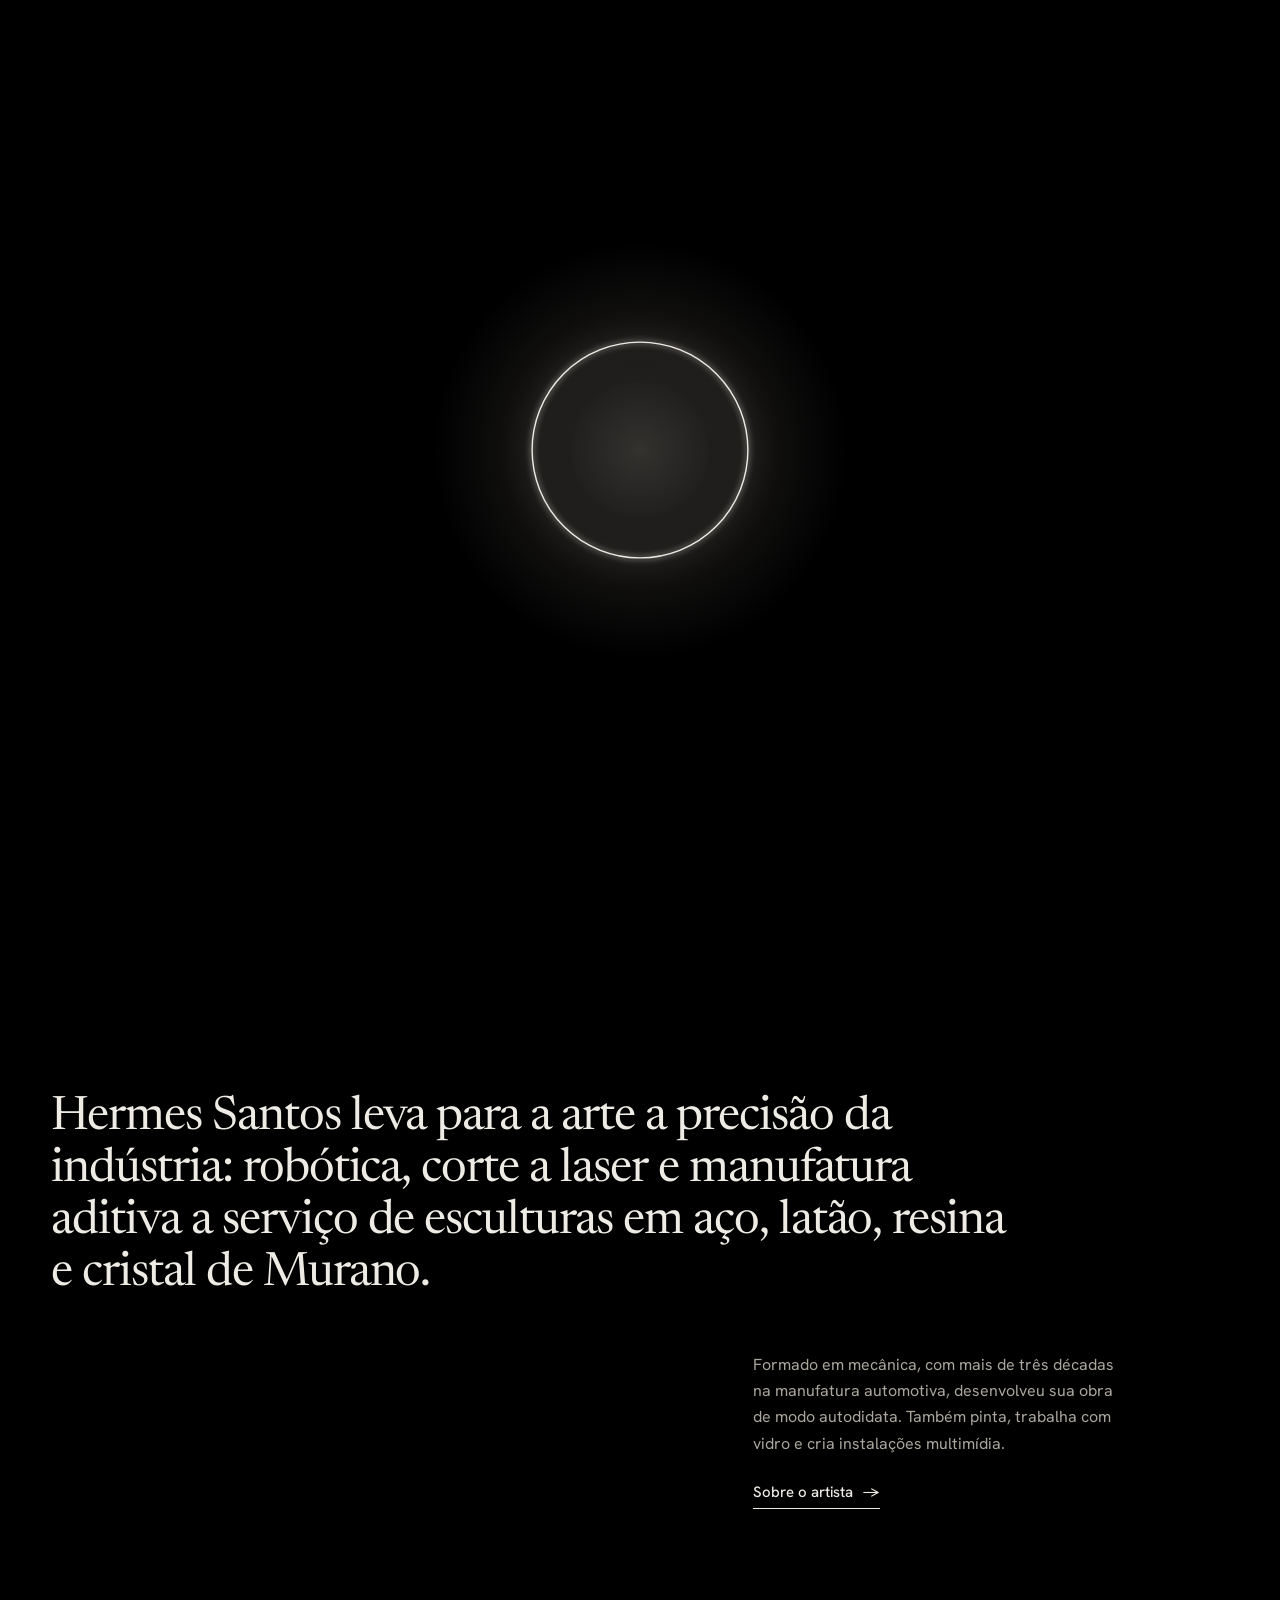
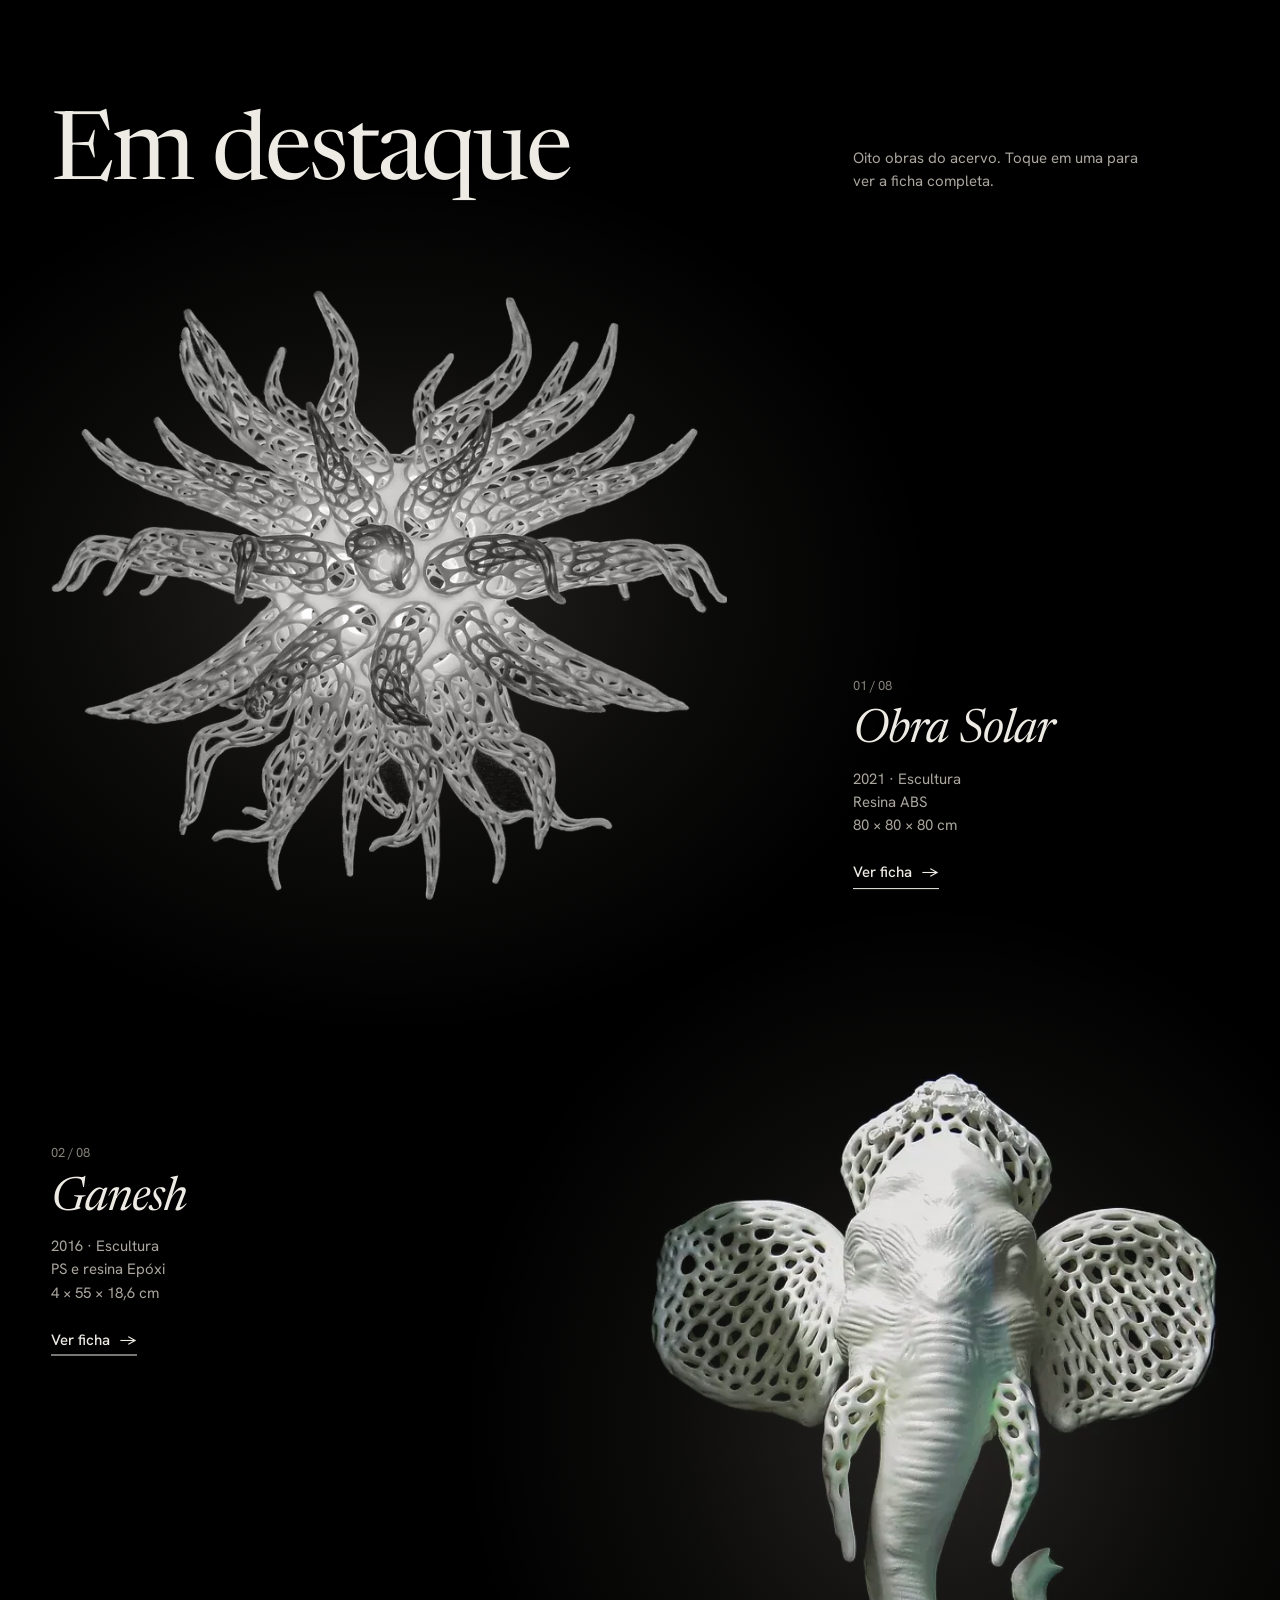
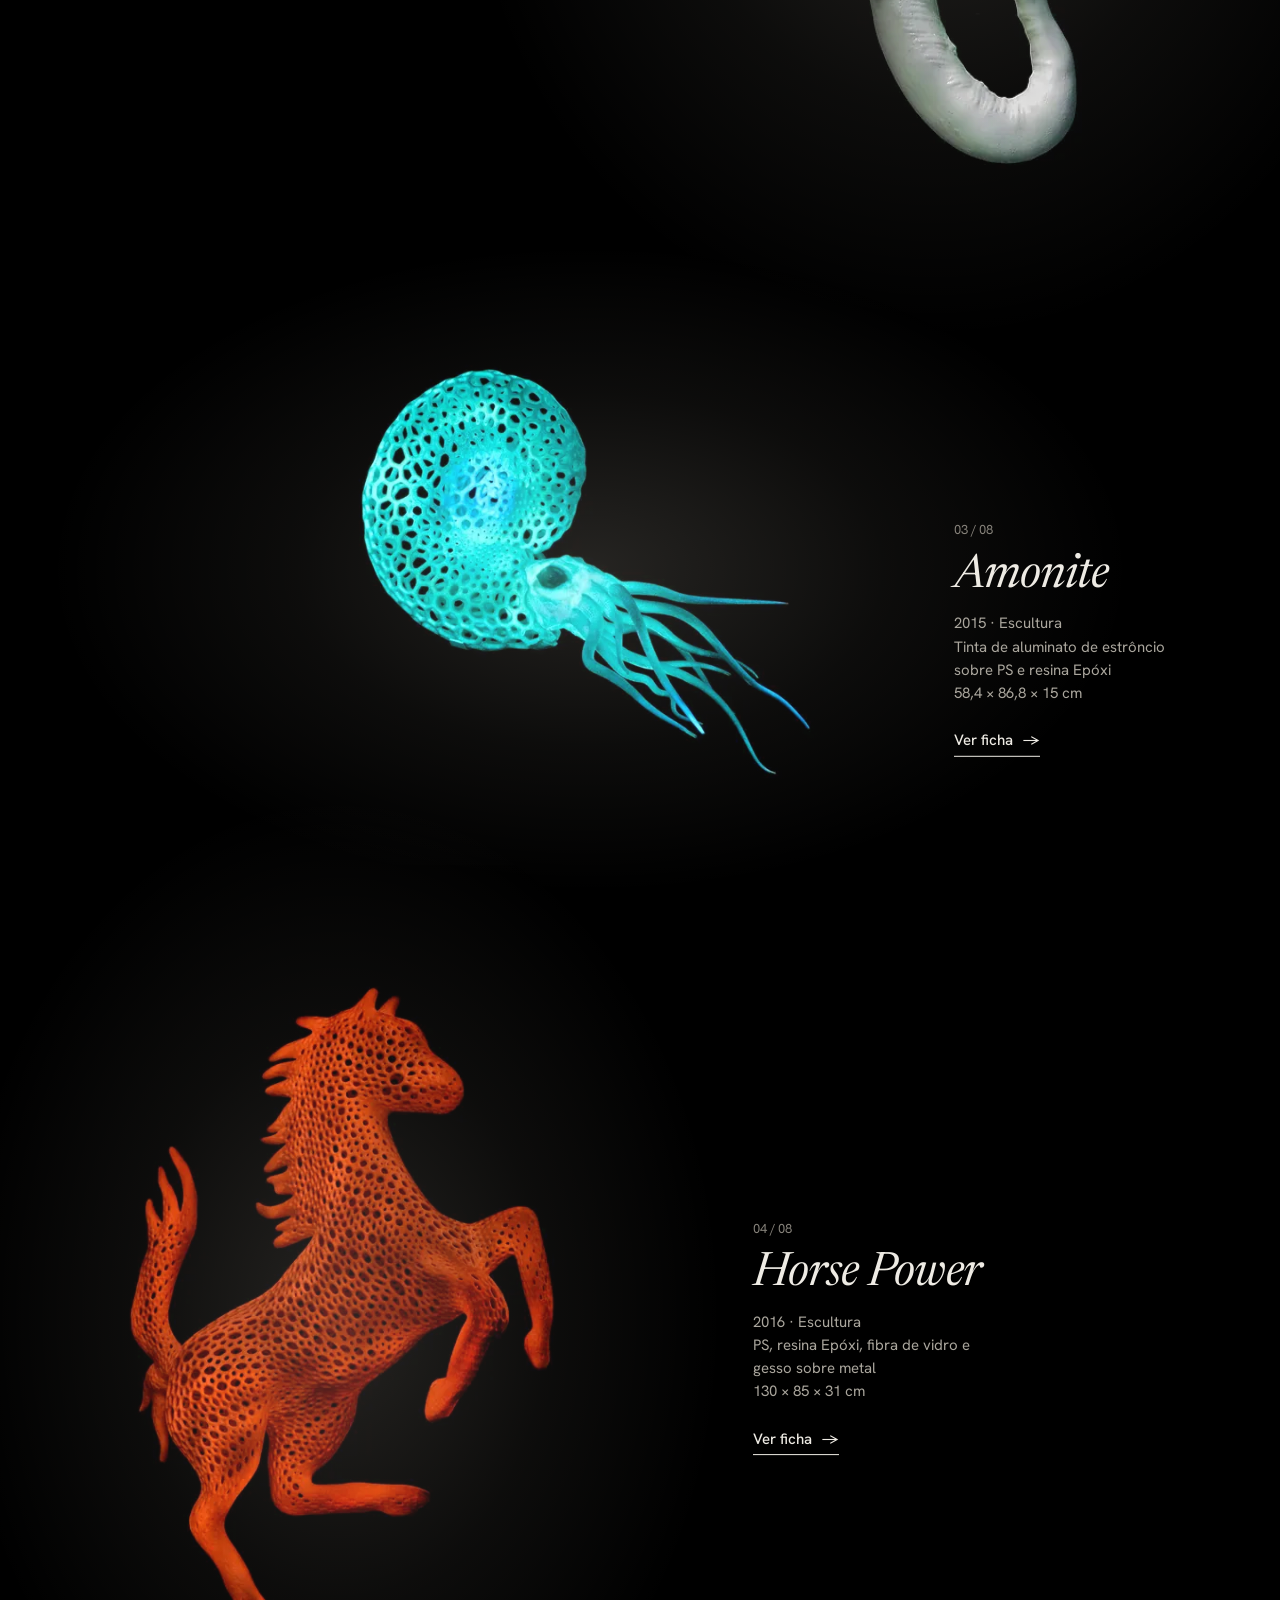
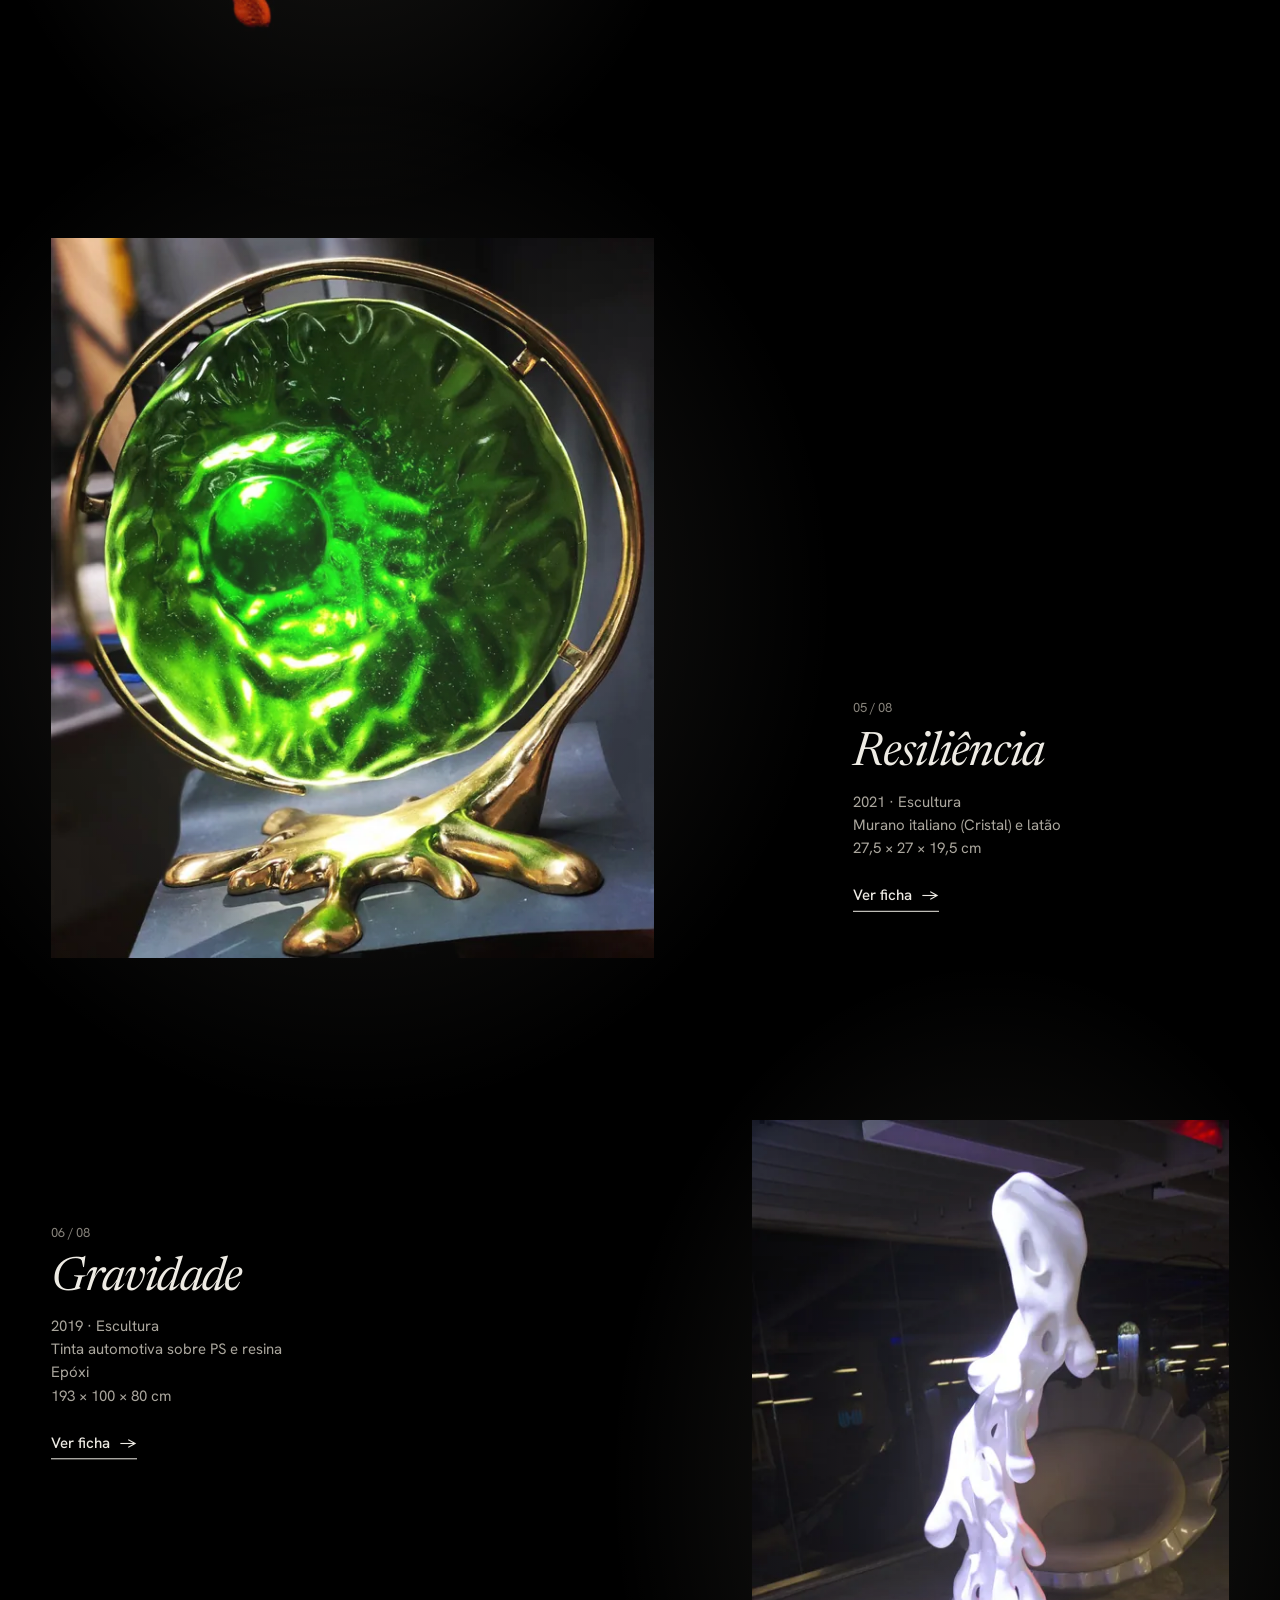
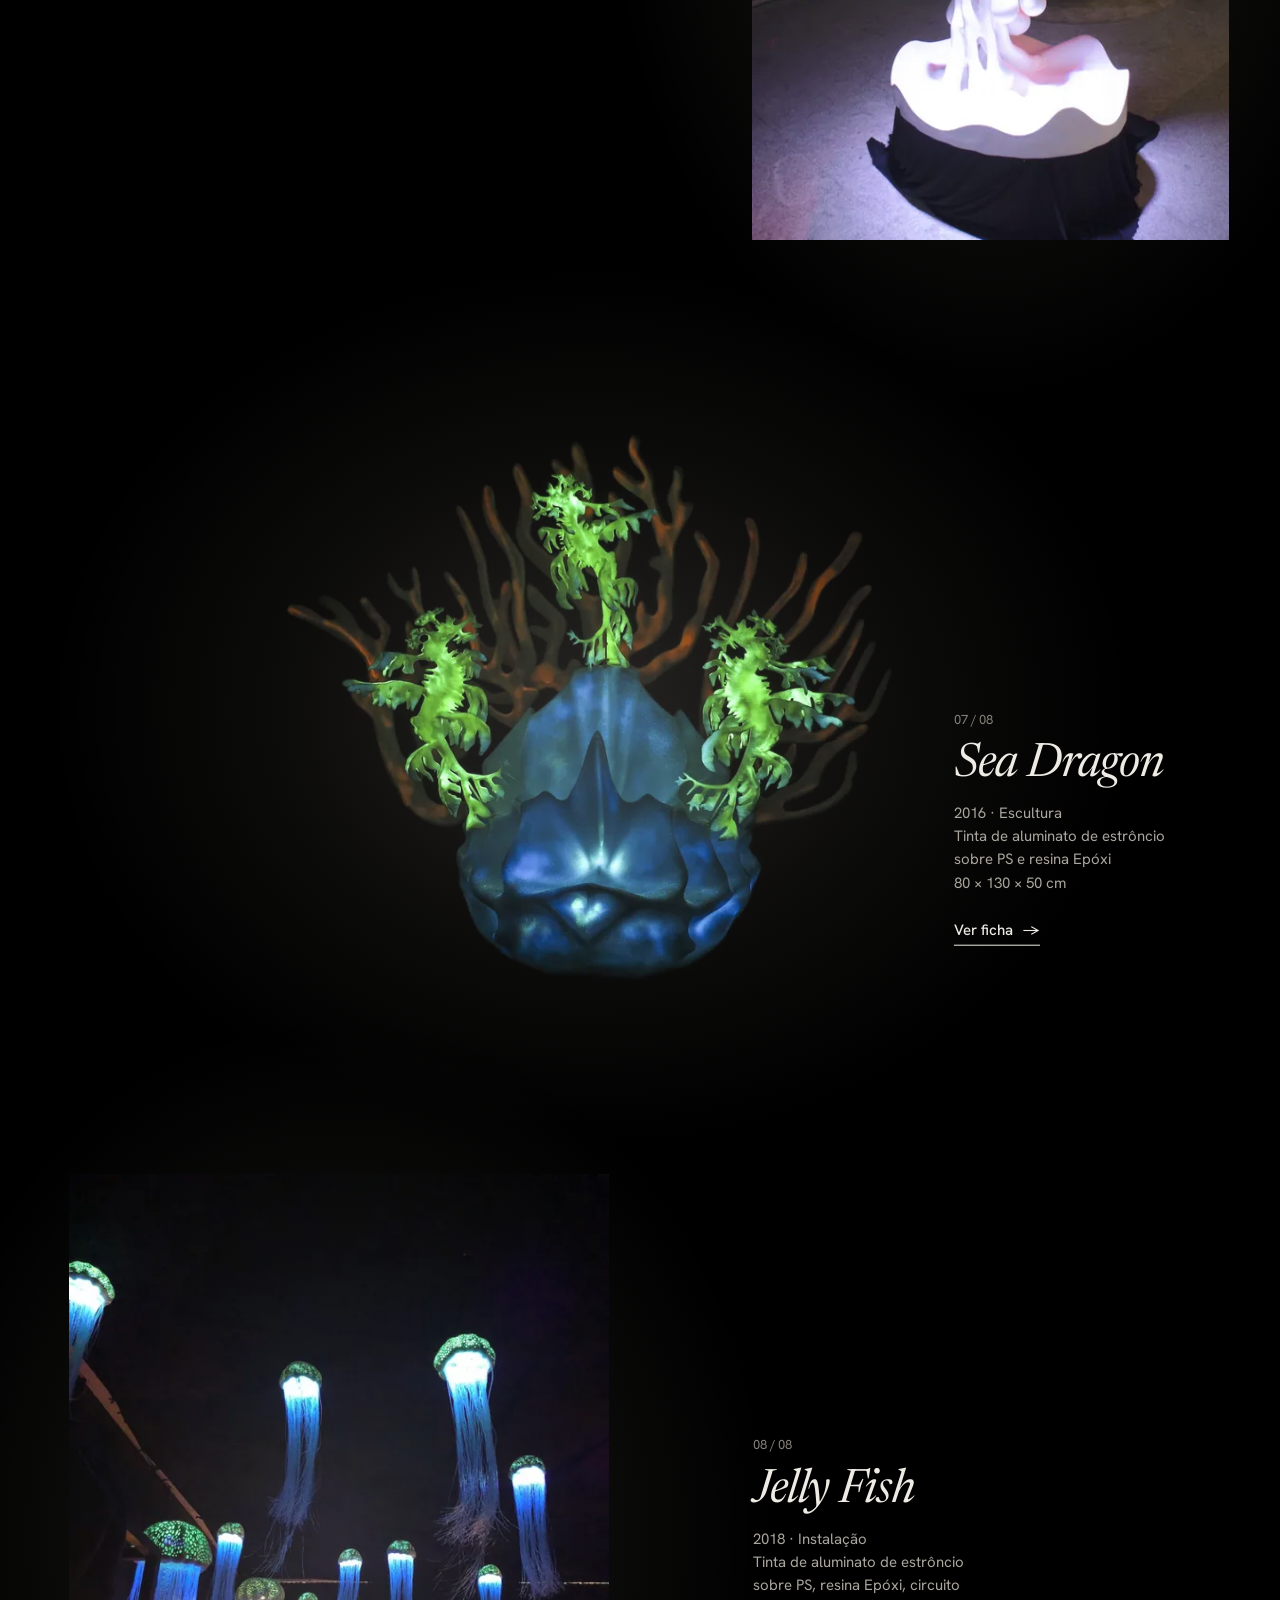
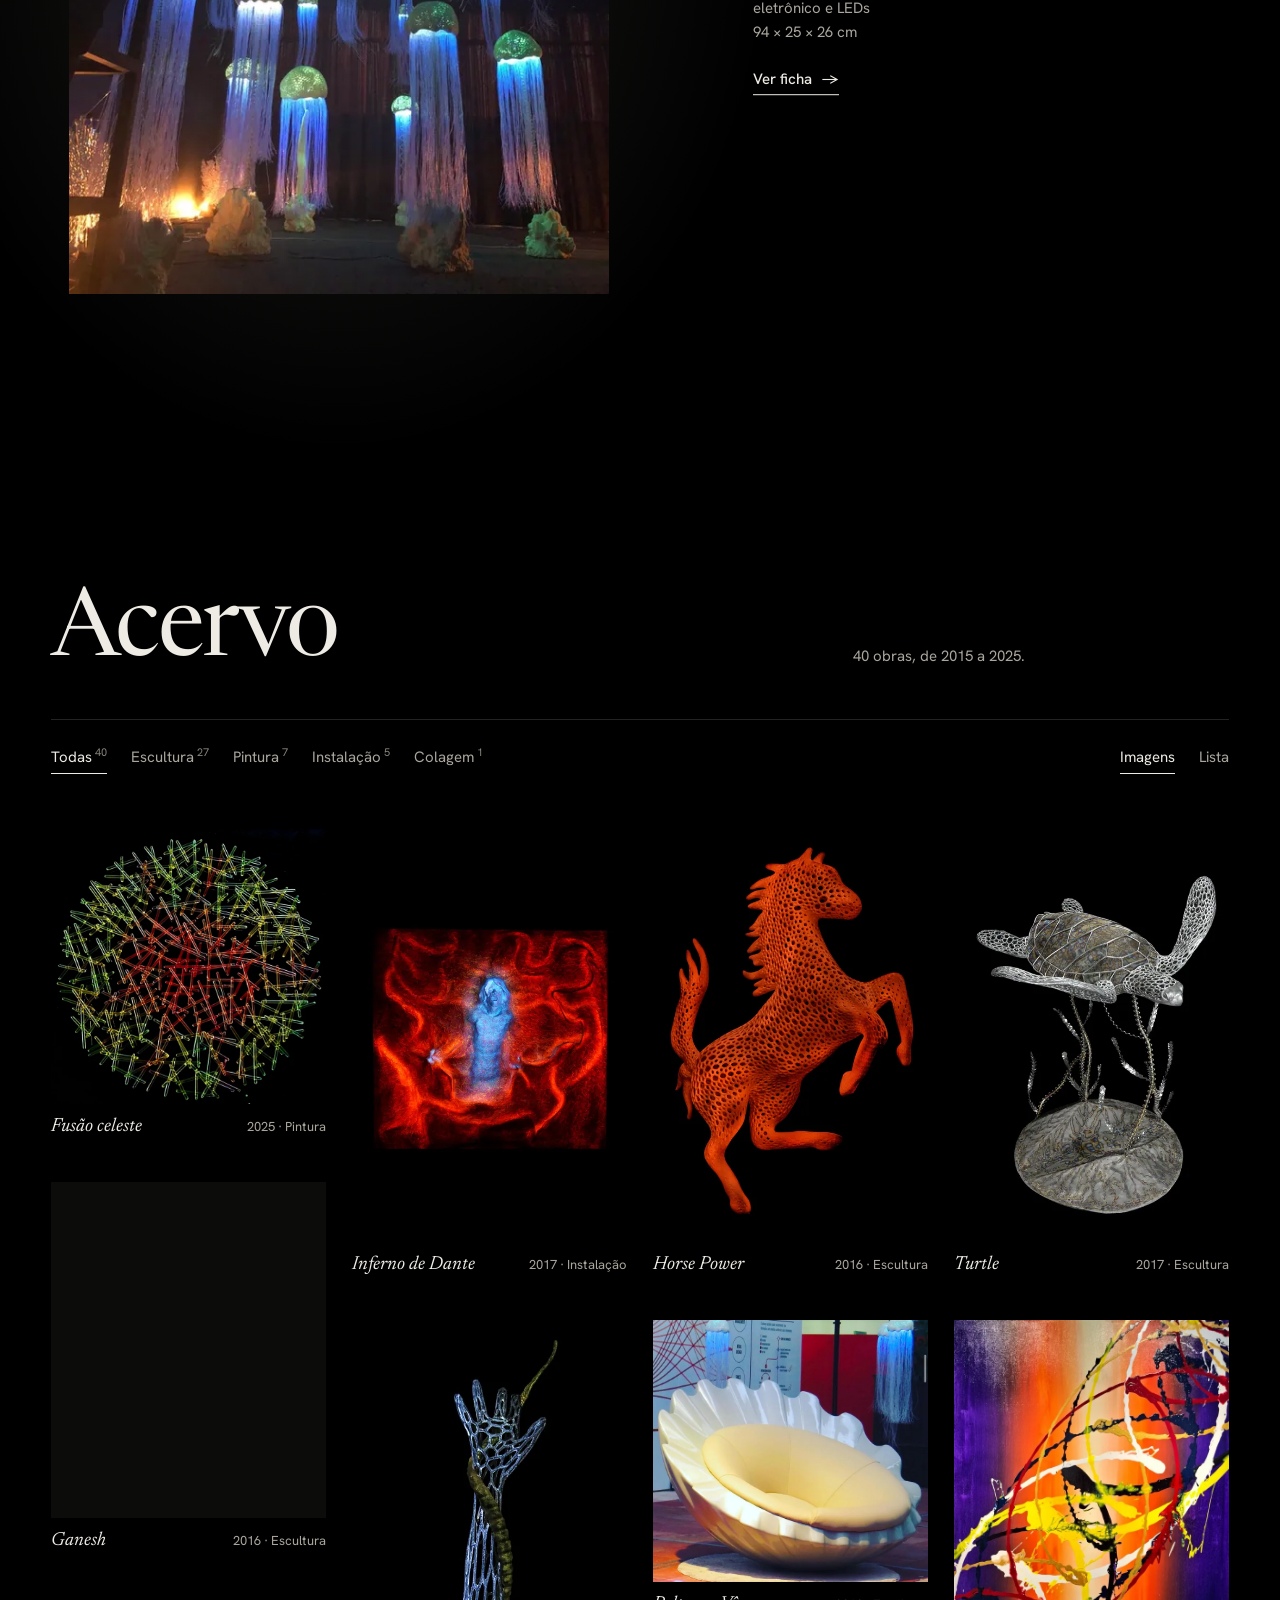
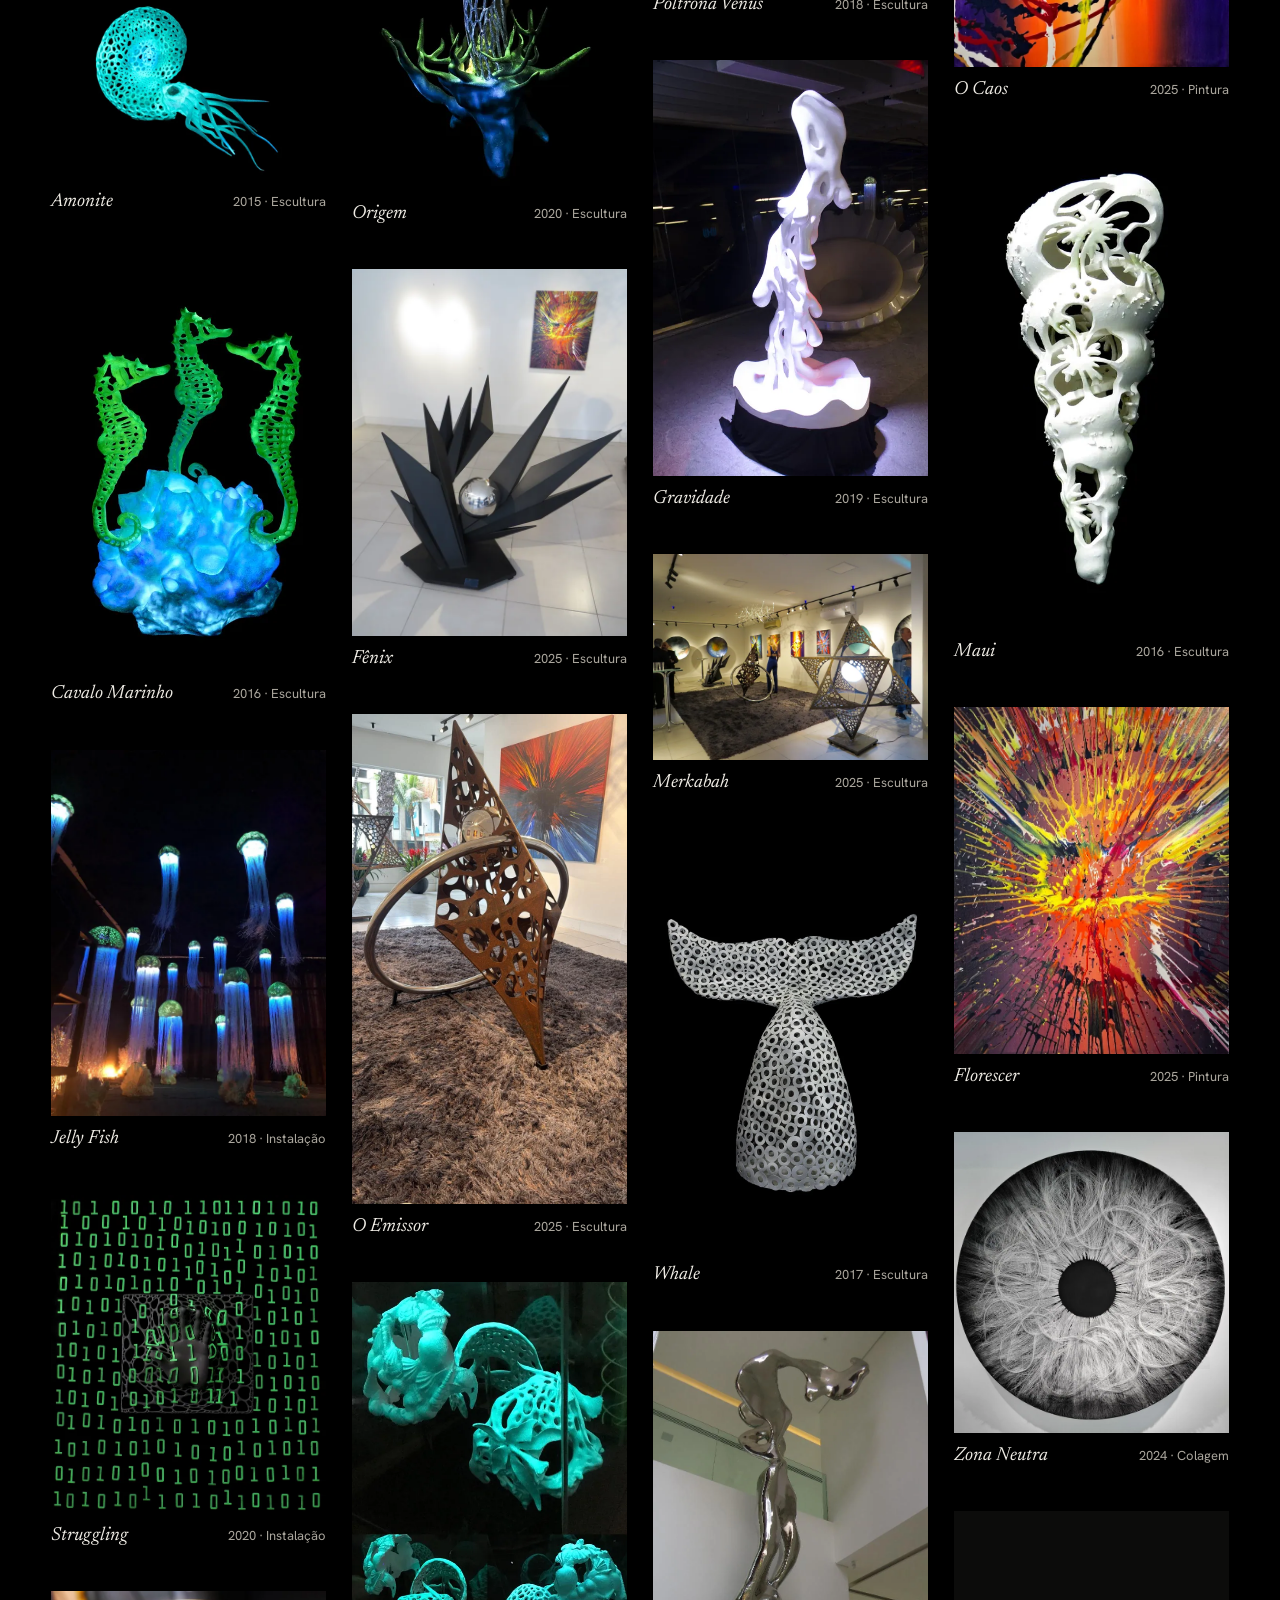
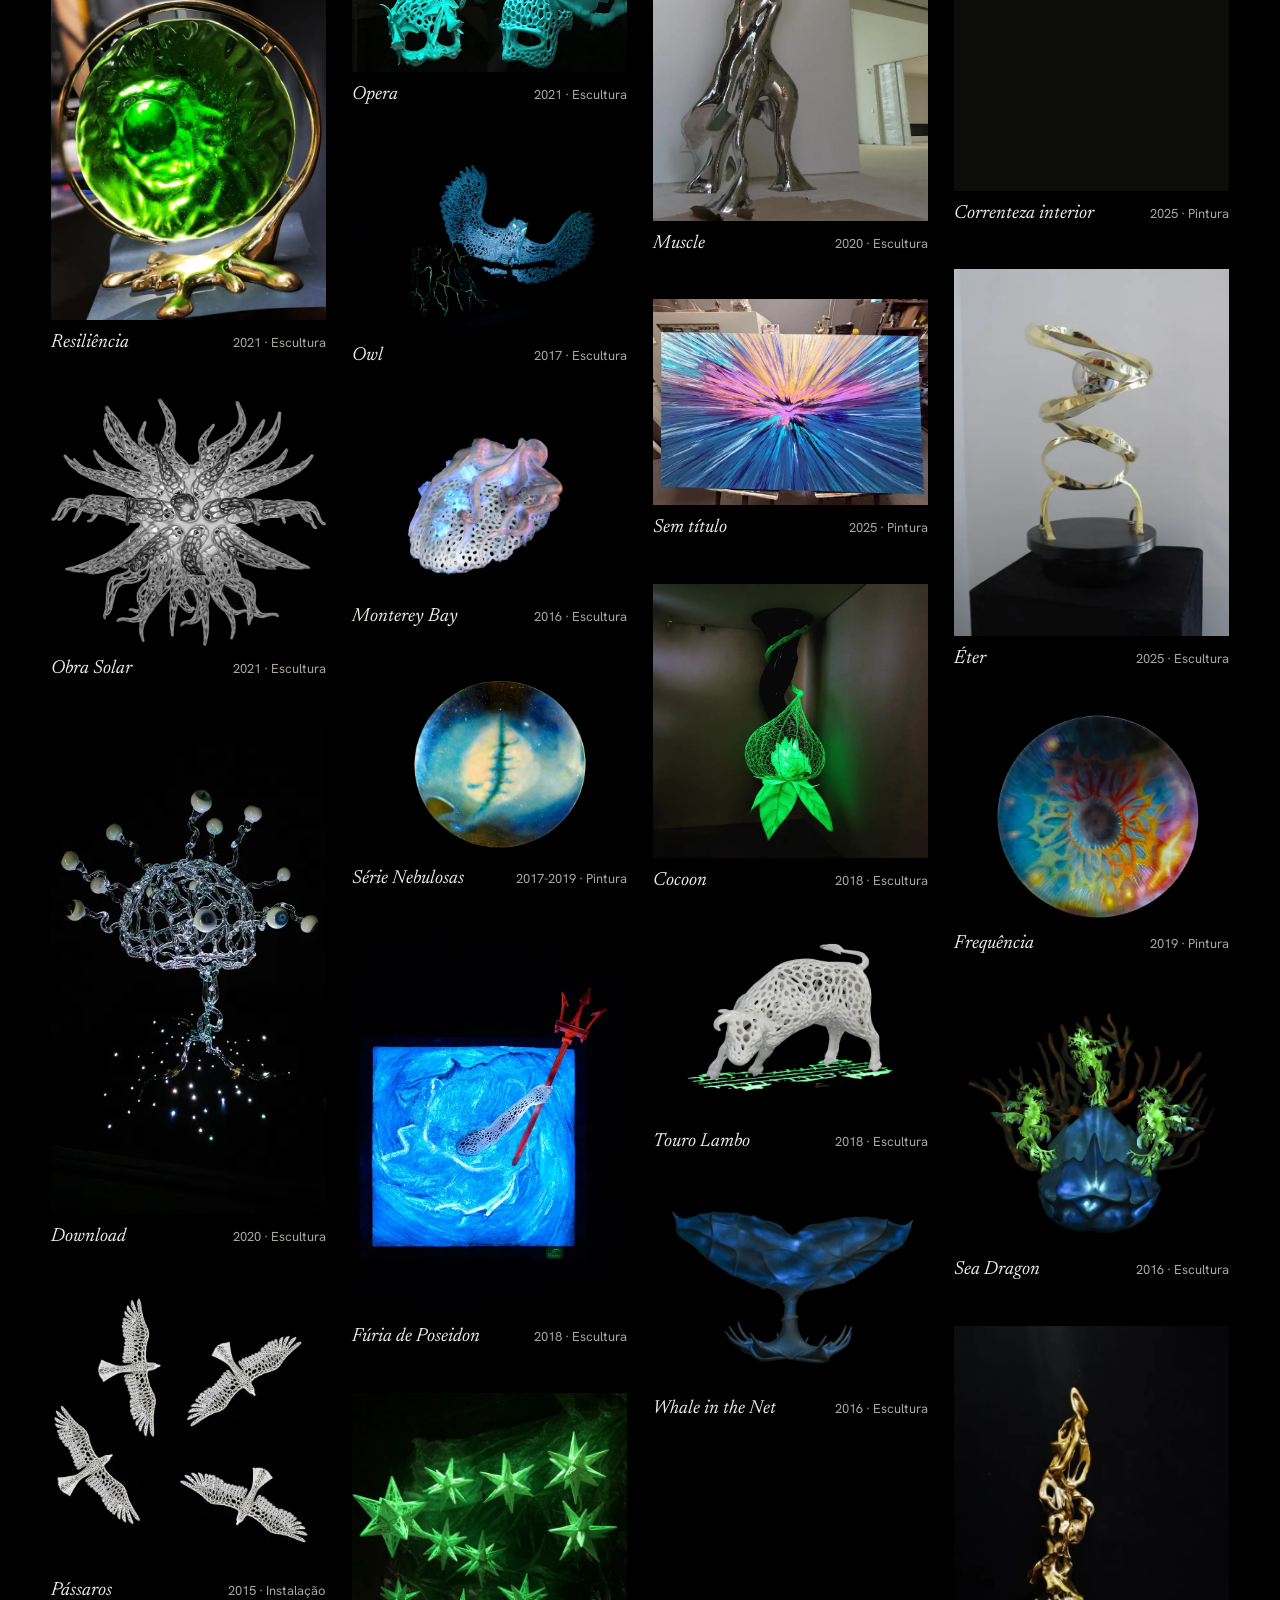
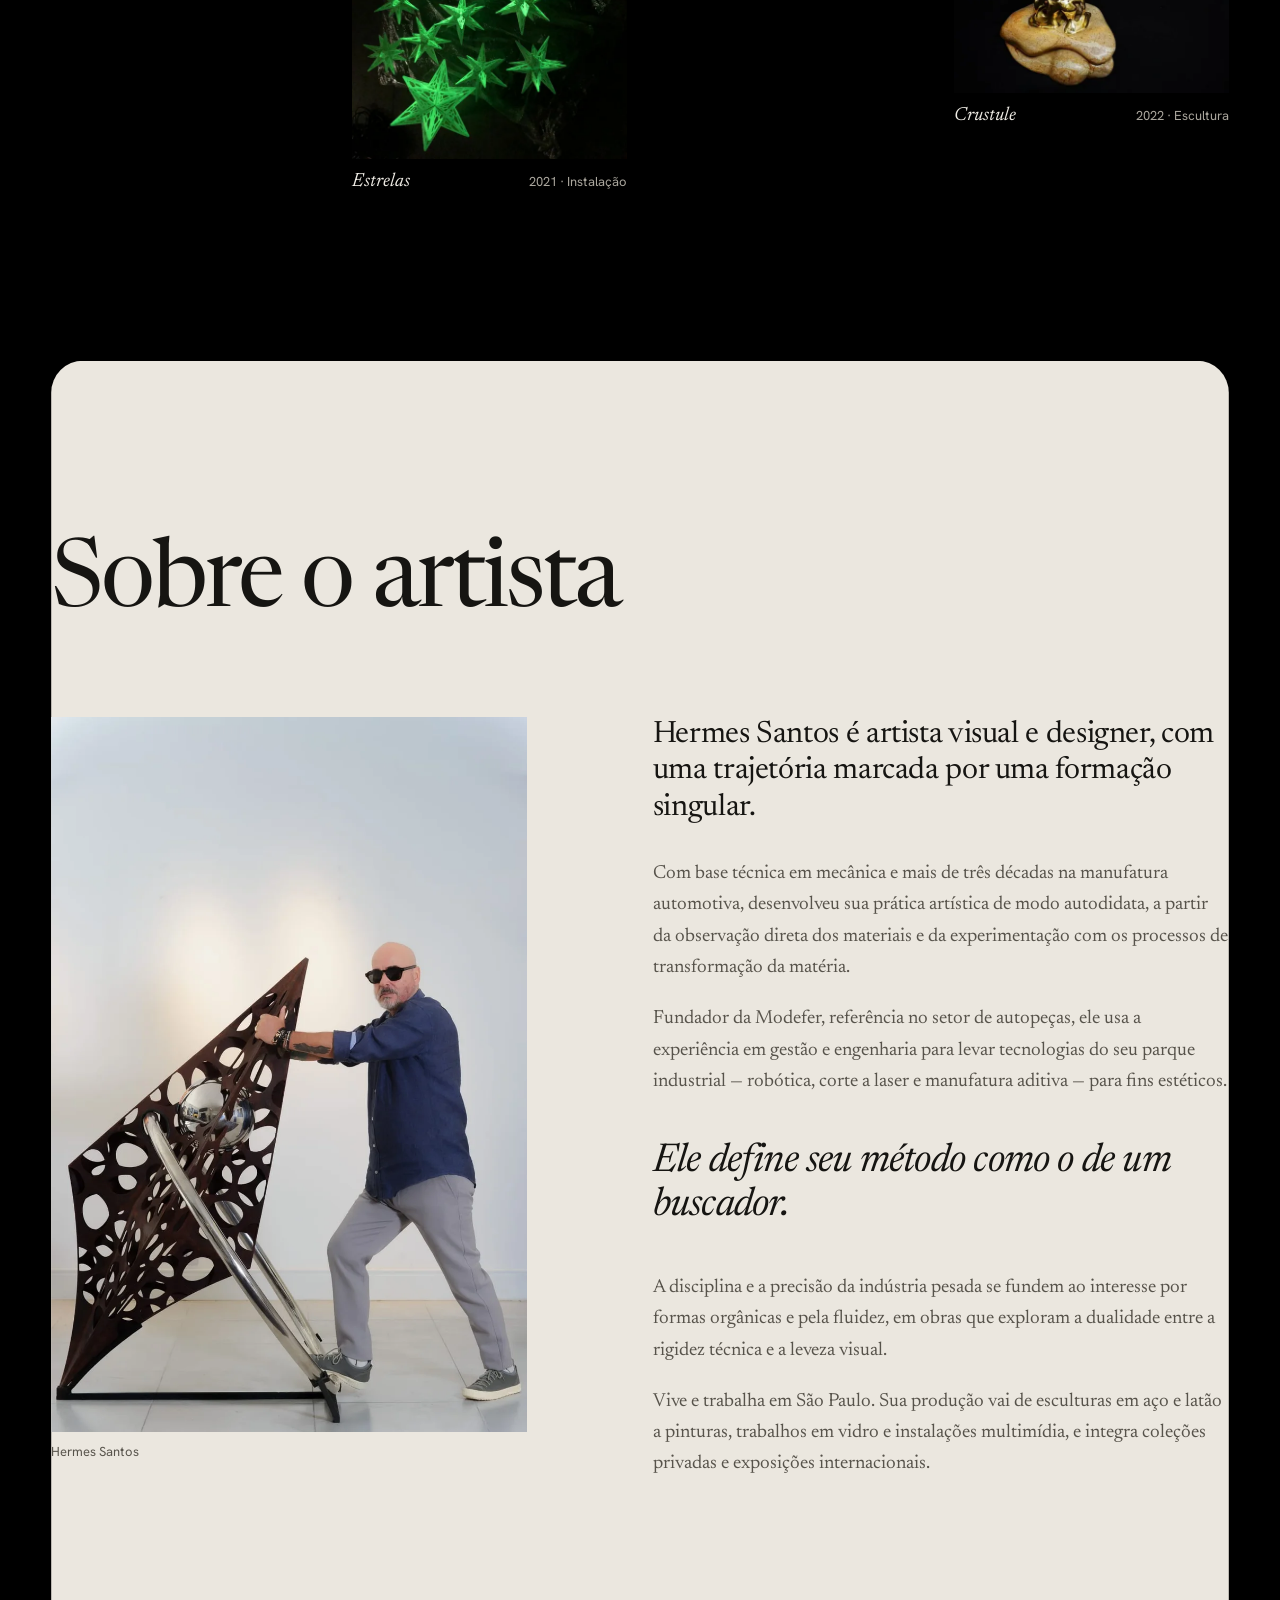
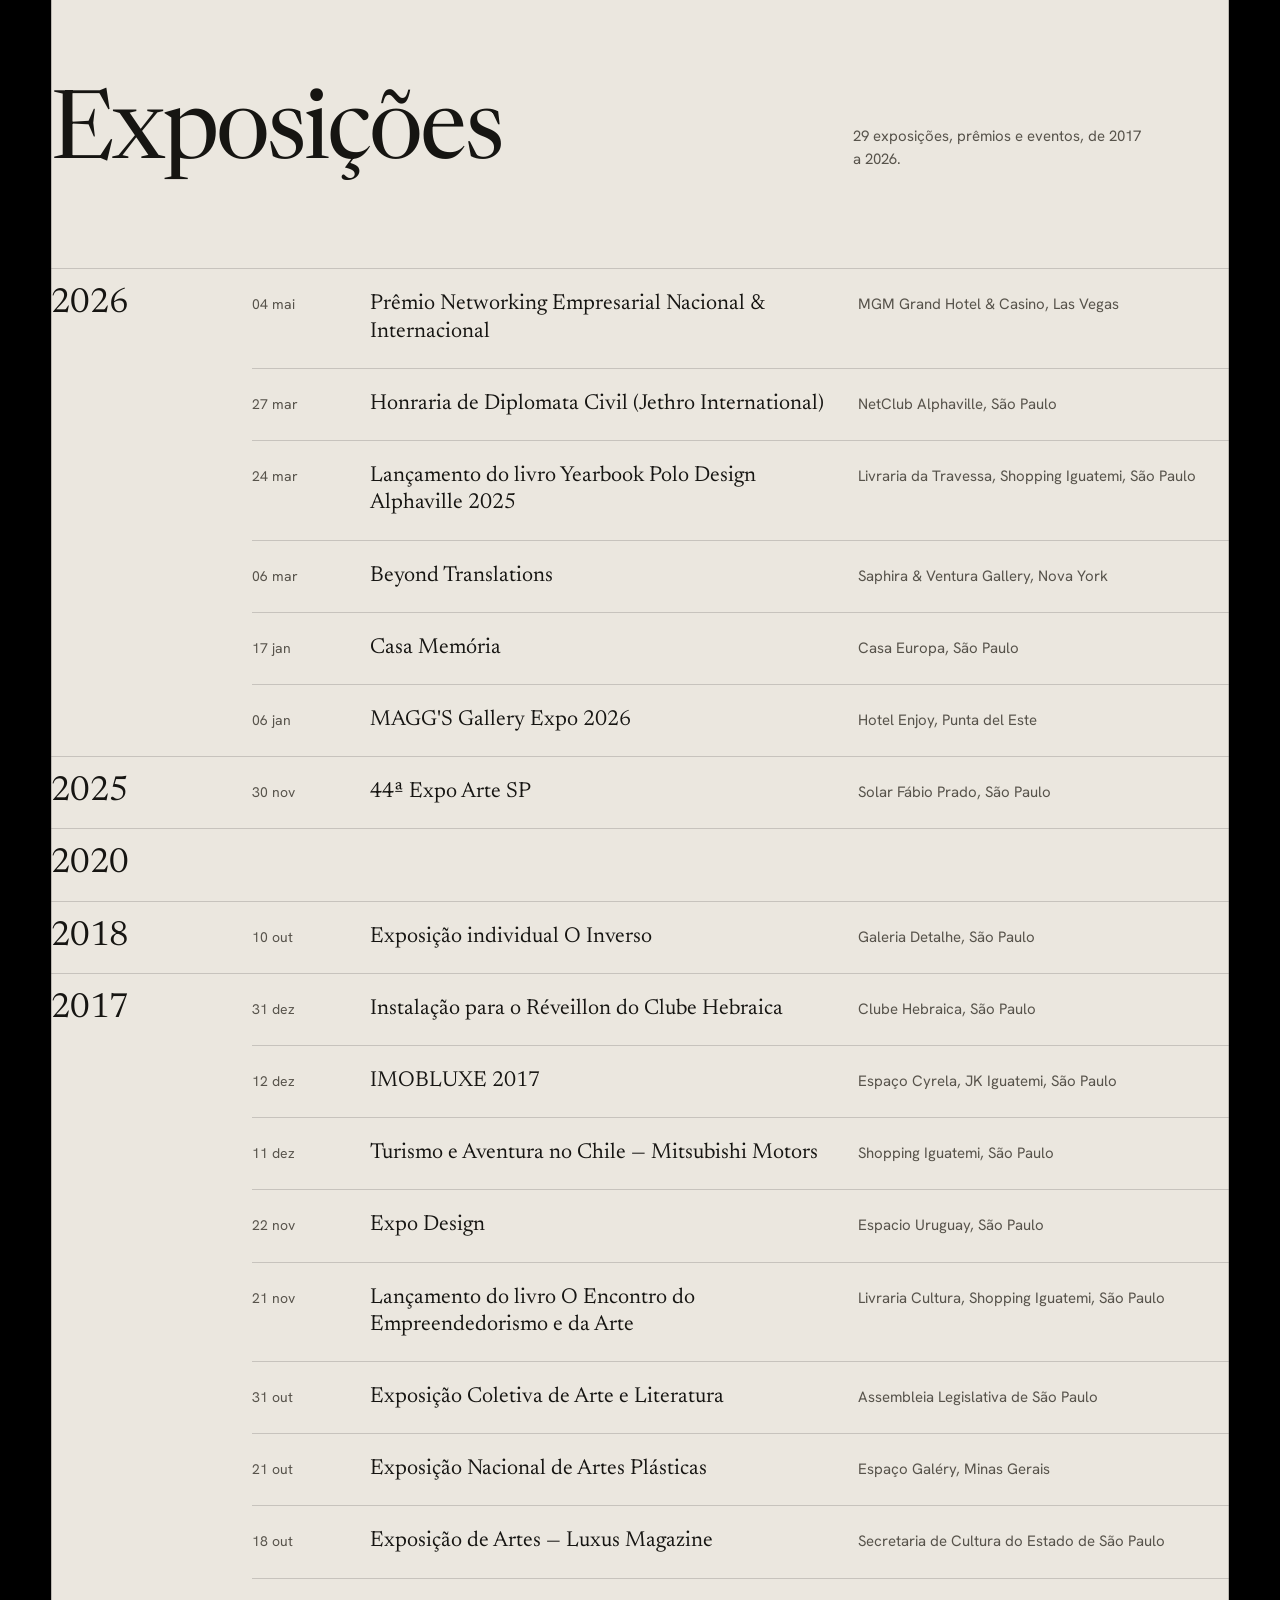
==== commit c5a372bd: "feat: minimal preloader with a loading ring around the logo The logo sits inside a thin ring that co" ====
--- a/index.html
+++ b/index.html
@@ -34,12 +34,12 @@
 <body>
   <a class="pular" href="#conteudo" data-i18n="pular">Ir para o conteúdo</a>
 
-  <!-- preloader: a rede de linhas das esculturas vazadas se desenha e "carrega" de luz -->
+  <!-- preloader: um anel se completa em volta do logo, acende e se abre, levando para dentro do site -->
   <div class="preloader" id="preloader" aria-hidden="true">
-    <svg class="pl-rede" id="plRede" viewBox="0 0 1600 1000" preserveAspectRatio="xMidYMid slice"></svg>
+    <div class="pl-fundo"></div>
+    <div class="pl-brilho"></div>
+    <svg class="pl-anel" id="plAnel"><circle class="pl-trilho" id="plTrilho" cx="50%" cy="50%" r="96"/><circle class="pl-arco" id="plArco" cx="50%" cy="50%" r="96" pathLength="1"/></svg>
     <img class="pl-logo" src="assets/hermes-logo-360.png" alt="" width="360" height="450">
-    <p class="pl-conta"><span id="plNum">0</span></p>
-    <p class="pl-nota" data-i18n="pl.nota">Escultura, pintura, instalação</p>
   </div>
 
   <header class="topo" id="topo">
--- a/site.css
+++ b/site.css
@@ -58,17 +58,27 @@
 }
 
 /* ---------- preloader ---------- */
+/* o fundo preto tem um furo circular (--furo) que cresce junto com o anel na saída */
 .preloader { display: none; }
-.com-preloader .preloader { display: block; position: fixed; inset: 0; z-index: 100; overflow: hidden; background: var(--noite); clip-path: inset(0); transition: clip-path 1.1s var(--sai); }
-.com-preloader.preloader-sai .preloader { clip-path: inset(0 0 100% 0); }
+.com-preloader .preloader { display: block; position: fixed; inset: 0; z-index: 100; overflow: hidden; pointer-events: none; }
 .com-preloader body { overflow: hidden; }
-.pl-rede { position: absolute; inset: 0; width: 100%; height: 100%; opacity: .2; transition: opacity 1s var(--suave); }
-.pl-rede path, .v-rede path { fill: none; stroke: var(--luz-1); stroke-width: 1; stroke-linecap: round; }
-.preloader.carregado .pl-rede { opacity: .5; }
-.preloader.carregado .pl-rede path { stroke: var(--fosforo); }
-.pl-logo { position: absolute; left: 50%; top: 50%; width: 112px; height: auto; translate: -50% -50%; animation: pl-surge 1.3s var(--suave) both; }
-.pl-conta { position: absolute; left: var(--margem); bottom: clamp(14px, 3.6vh, 36px); font: 300 clamp(64px, 11vw, 170px)/.8 var(--serif); letter-spacing: -.03em; font-variant-numeric: lining-nums tabular-nums; }
-.pl-nota { position: absolute; right: var(--margem); bottom: clamp(20px, 4.4vh, 46px); font-size: 14px; color: var(--luz-2); }
+.pl-fundo { --furo: -120px; position: absolute; inset: 0; background: var(--noite); pointer-events: auto;
+  -webkit-mask-image: radial-gradient(circle at 50% 50%, transparent var(--furo), #000 calc(var(--furo) + 80px));
+  mask-image: radial-gradient(circle at 50% 50%, transparent var(--furo), #000 calc(var(--furo) + 80px)); }
+.pl-anel { position: absolute; inset: 0; width: 100%; height: 100%; overflow: visible; animation: pl-surge 1.4s var(--suave) backwards; transition: filter .9s var(--suave); }
+.pl-anel circle { fill: none; }
+.pl-trilho { stroke: rgba(238, 235, 228, .14); stroke-width: 1; transition: opacity .5s; }
+.pl-arco { stroke: var(--luz-1); stroke-width: 1.4; stroke-linecap: round; stroke-dasharray: 1; stroke-dashoffset: 1; transform: rotate(-90deg); transform-box: fill-box; transform-origin: center; }
+.preloader.carregado .pl-anel { filter: drop-shadow(0 0 3px rgba(255, 250, 240, .95)) drop-shadow(0 0 16px rgba(255, 245, 228, .5)); }
+.preloader-sai .pl-trilho { opacity: 0; }
+.pl-brilho { position: absolute; left: 50%; top: 50%; width: 420px; height: 420px; margin: -210px 0 0 -210px; border-radius: 50%; opacity: 0; scale: .5;
+  background: radial-gradient(circle, rgba(255, 247, 234, .2), rgba(255, 247, 234, .07) 42%, transparent 70%); transition: opacity 1s var(--suave), scale 1.3s var(--sai); }
+.preloader.carregado .pl-brilho { opacity: 1; scale: 1; }
+.preloader-sai .pl-brilho { opacity: 0; scale: 4.5; transition: opacity 1.1s var(--suave) .15s, scale 1.6s var(--sai); }
+.pl-logo { position: absolute; left: 50%; top: 50%; width: 116px; height: auto; translate: -50% -50%; animation: pl-surge 1.4s var(--suave) .15s backwards; transition: opacity .5s var(--suave), scale .8s var(--sai), filter .6s var(--suave); }
+.preloader.carregado .pl-logo { filter: drop-shadow(0 0 12px rgba(255, 250, 240, .4)); }
+.preloader-sai .pl-logo { opacity: 0; scale: .94; filter: blur(4px); }
+.v-rede path { fill: none; stroke: var(--luz-1); stroke-width: 1; stroke-linecap: round; }
 @keyframes pl-surge { from { opacity: 0; filter: blur(6px); } }
 
 /* ---------- topo ---------- */
@@ -397,8 +407,8 @@
 .palavra > span { display: inline-block; }
 .motion [data-rv='words'] .palavra > span { translate: 0 110%; transition: translate 1.2s var(--sai); transition-delay: calc(var(--i, 0) * 30ms); }
 .motion [data-rv='words'].visto .palavra > span { translate: 0 0; }
-.pl-rede path, .v-rede path { stroke-dasharray: 1; stroke-dashoffset: 1; transition: stroke-dashoffset var(--dur, 1.6s) var(--suave) var(--d, 0s), stroke .9s var(--suave); }
-.pl-rede.desenha path, .v-rede.desenha path { stroke-dashoffset: 0; }
+.v-rede path { stroke-dasharray: 1; stroke-dashoffset: 1; transition: stroke-dashoffset var(--dur, 1.6s) var(--suave) var(--d, 0s); }
+.v-rede.desenha path { stroke-dashoffset: 0; }
 html:not(.motion) .v-rede path { stroke-dashoffset: 0; transition: none; }
 .motion [data-rv='develop']::after { content: ''; position: absolute; inset: 0; z-index: 1; background: var(--papel); transform-origin: 50% 0; transition: transform 1.5s var(--sai); }
 .motion [data-rv='develop'] img { scale: 1.14; transition: scale 2.2s var(--sai); }
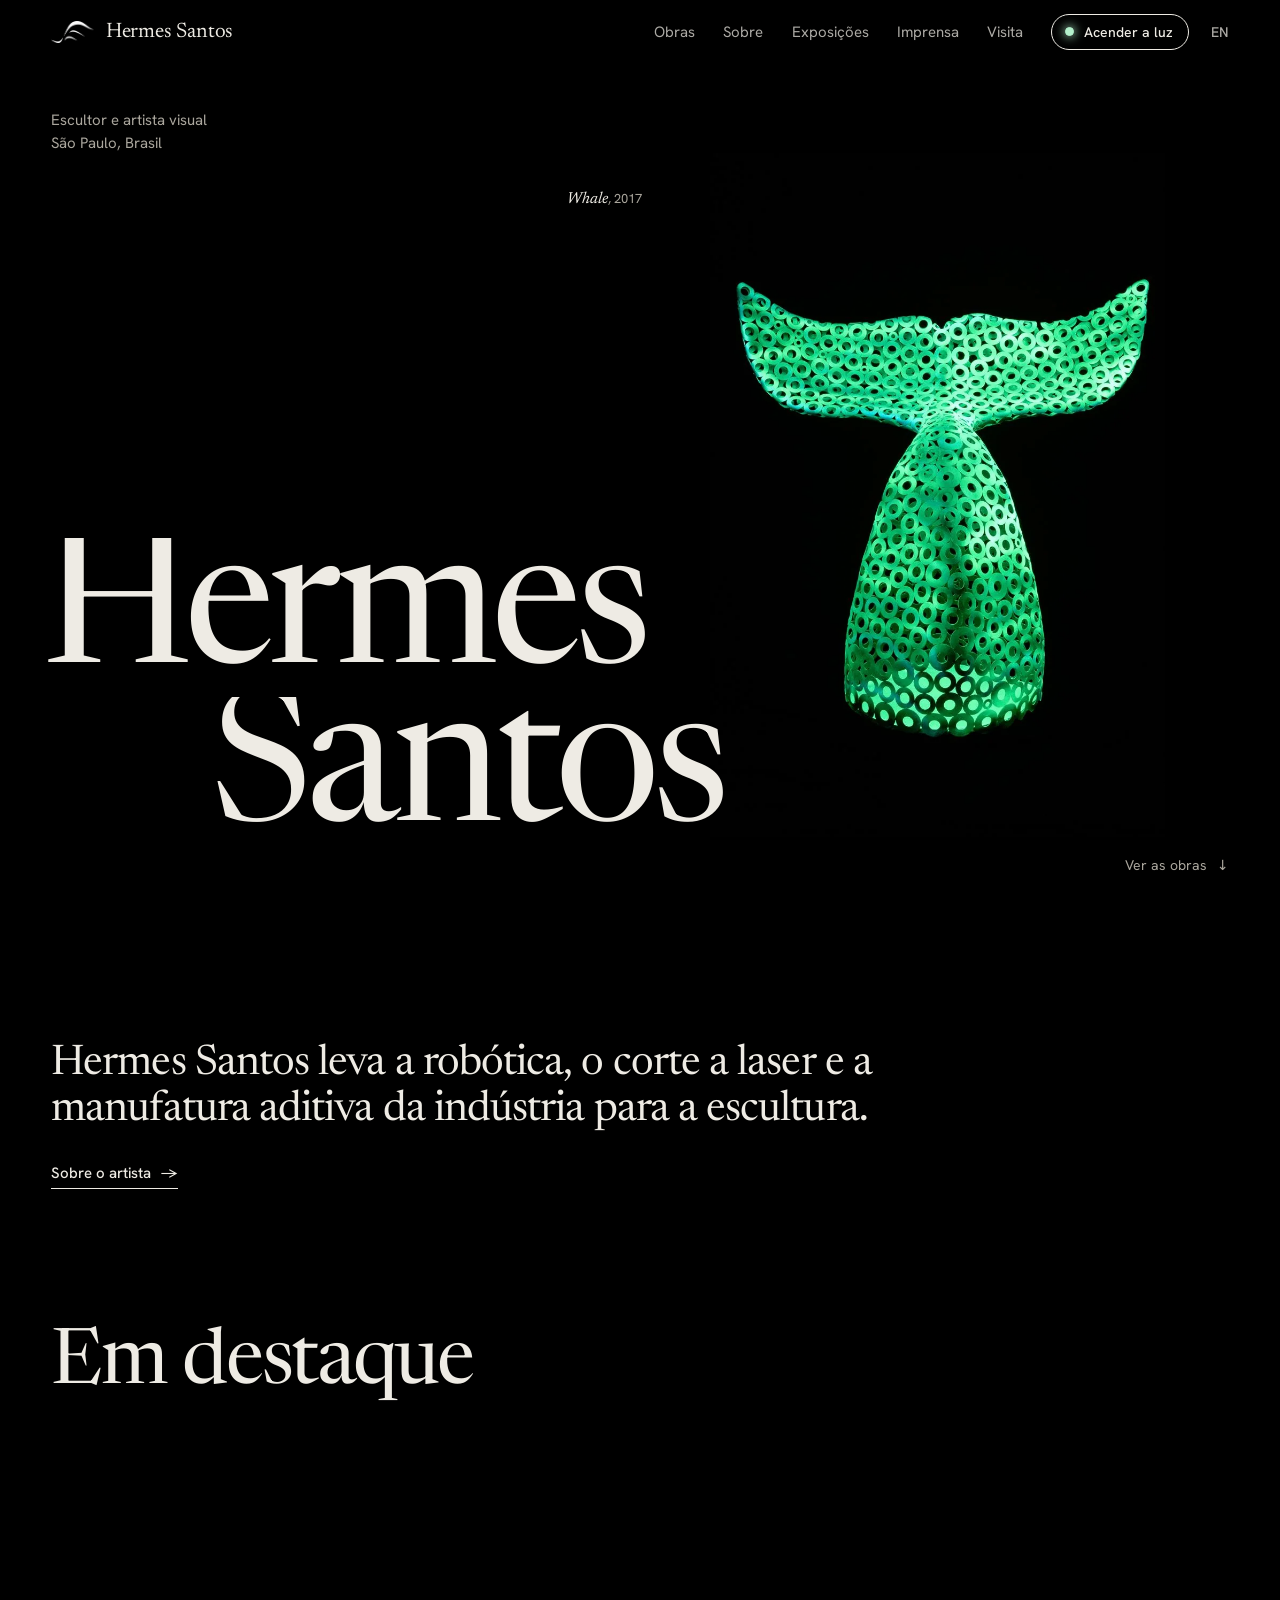
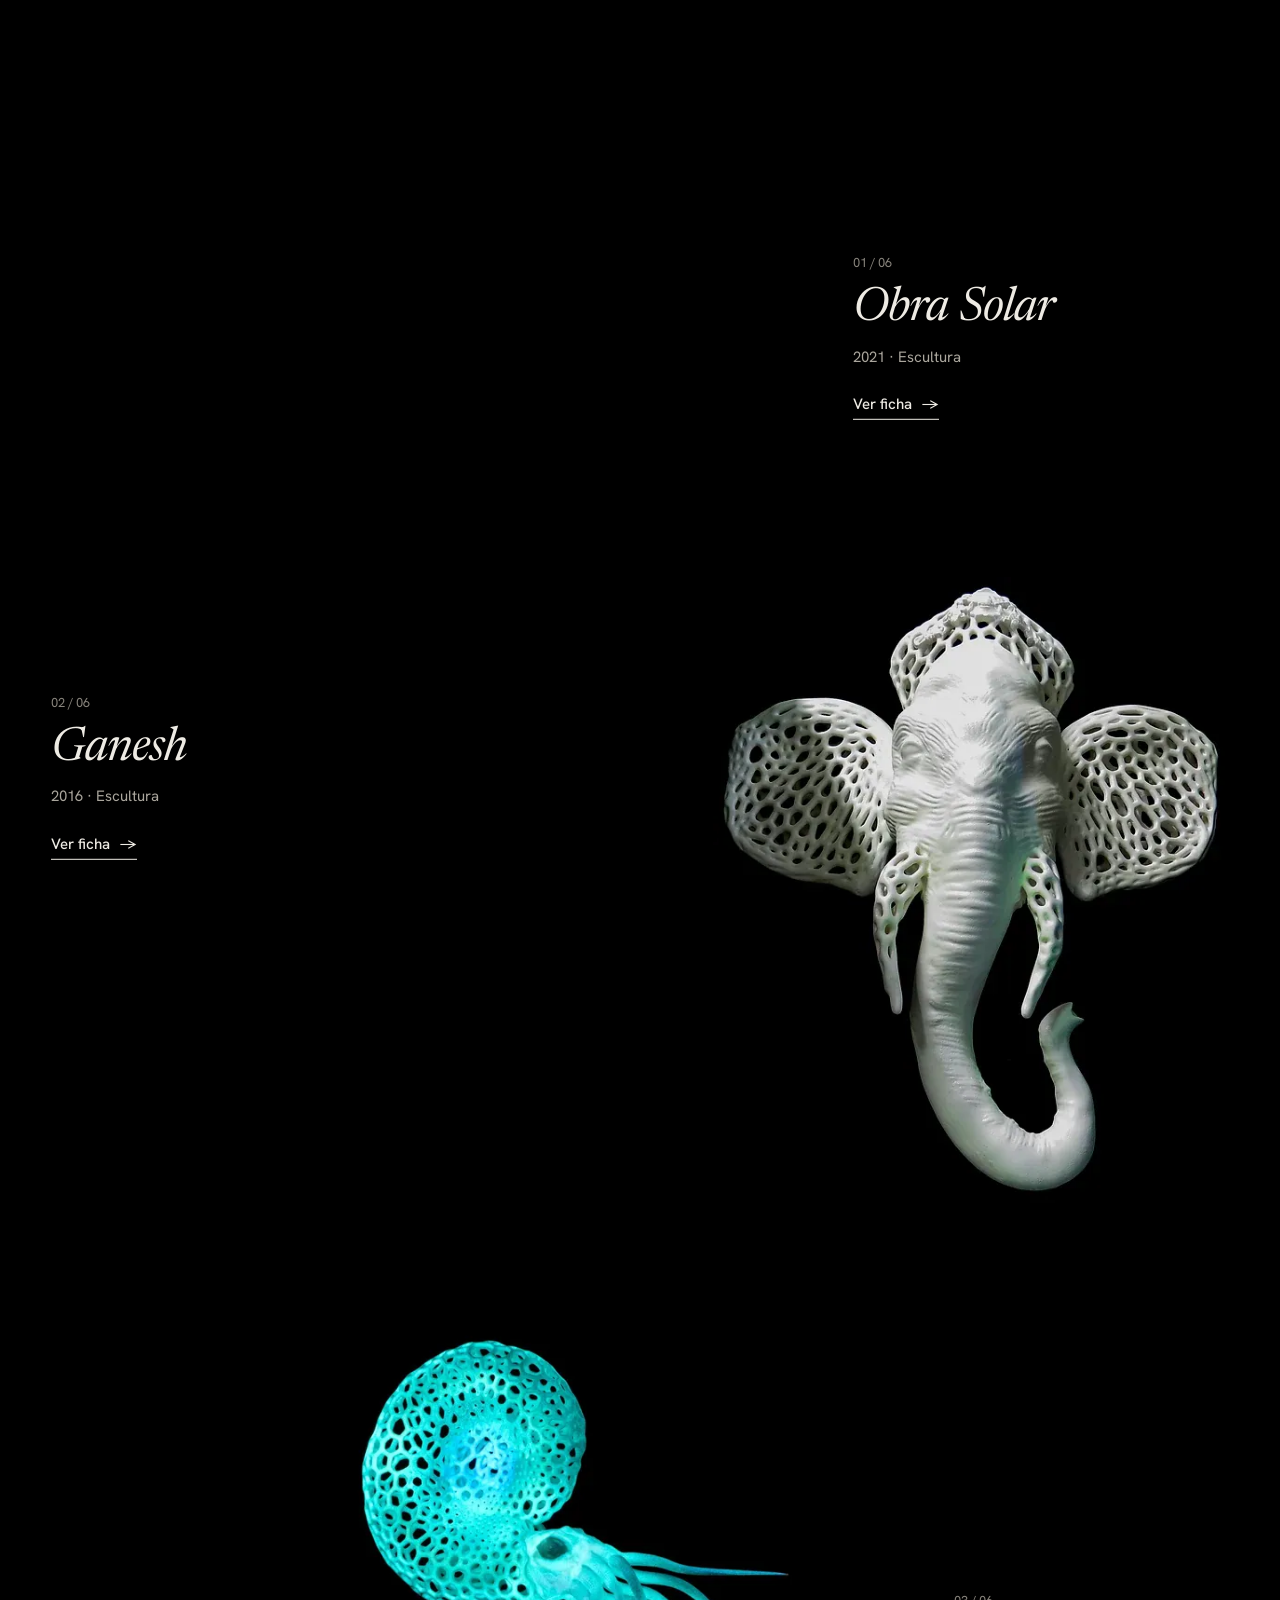
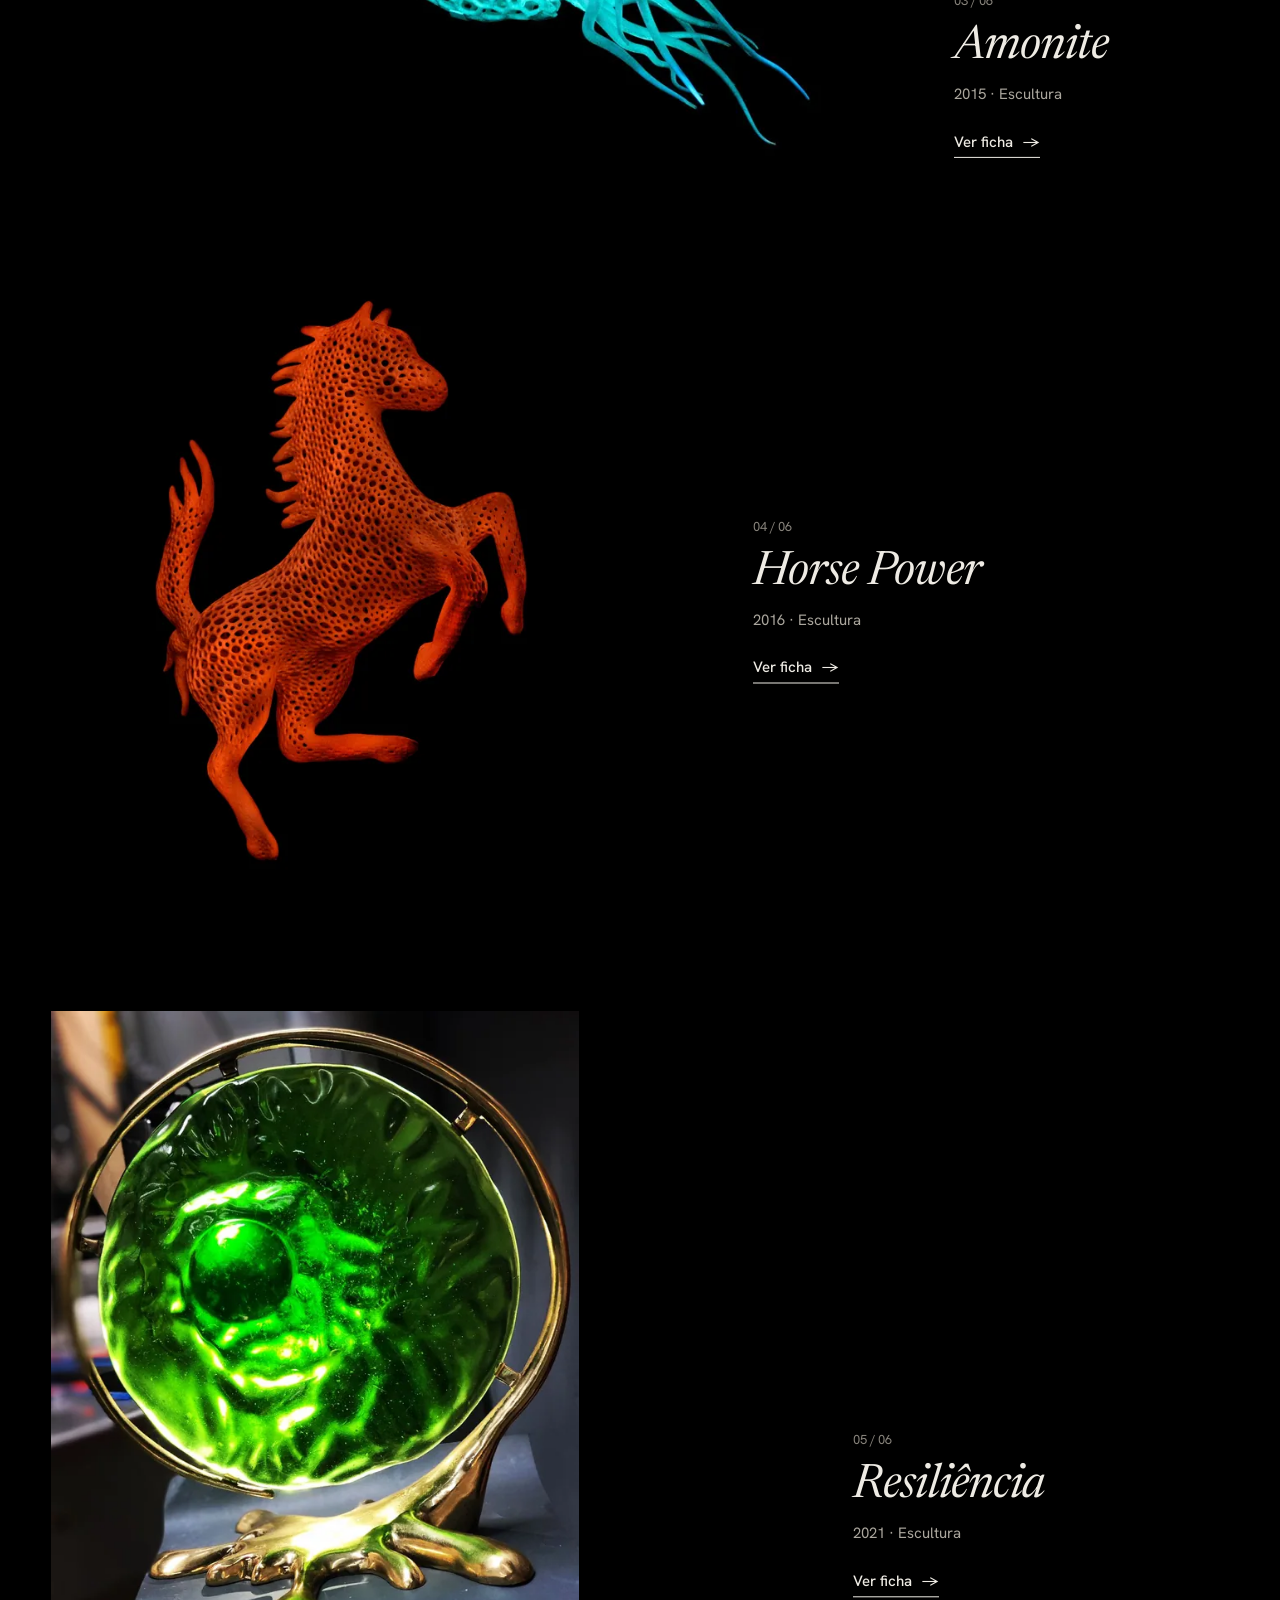
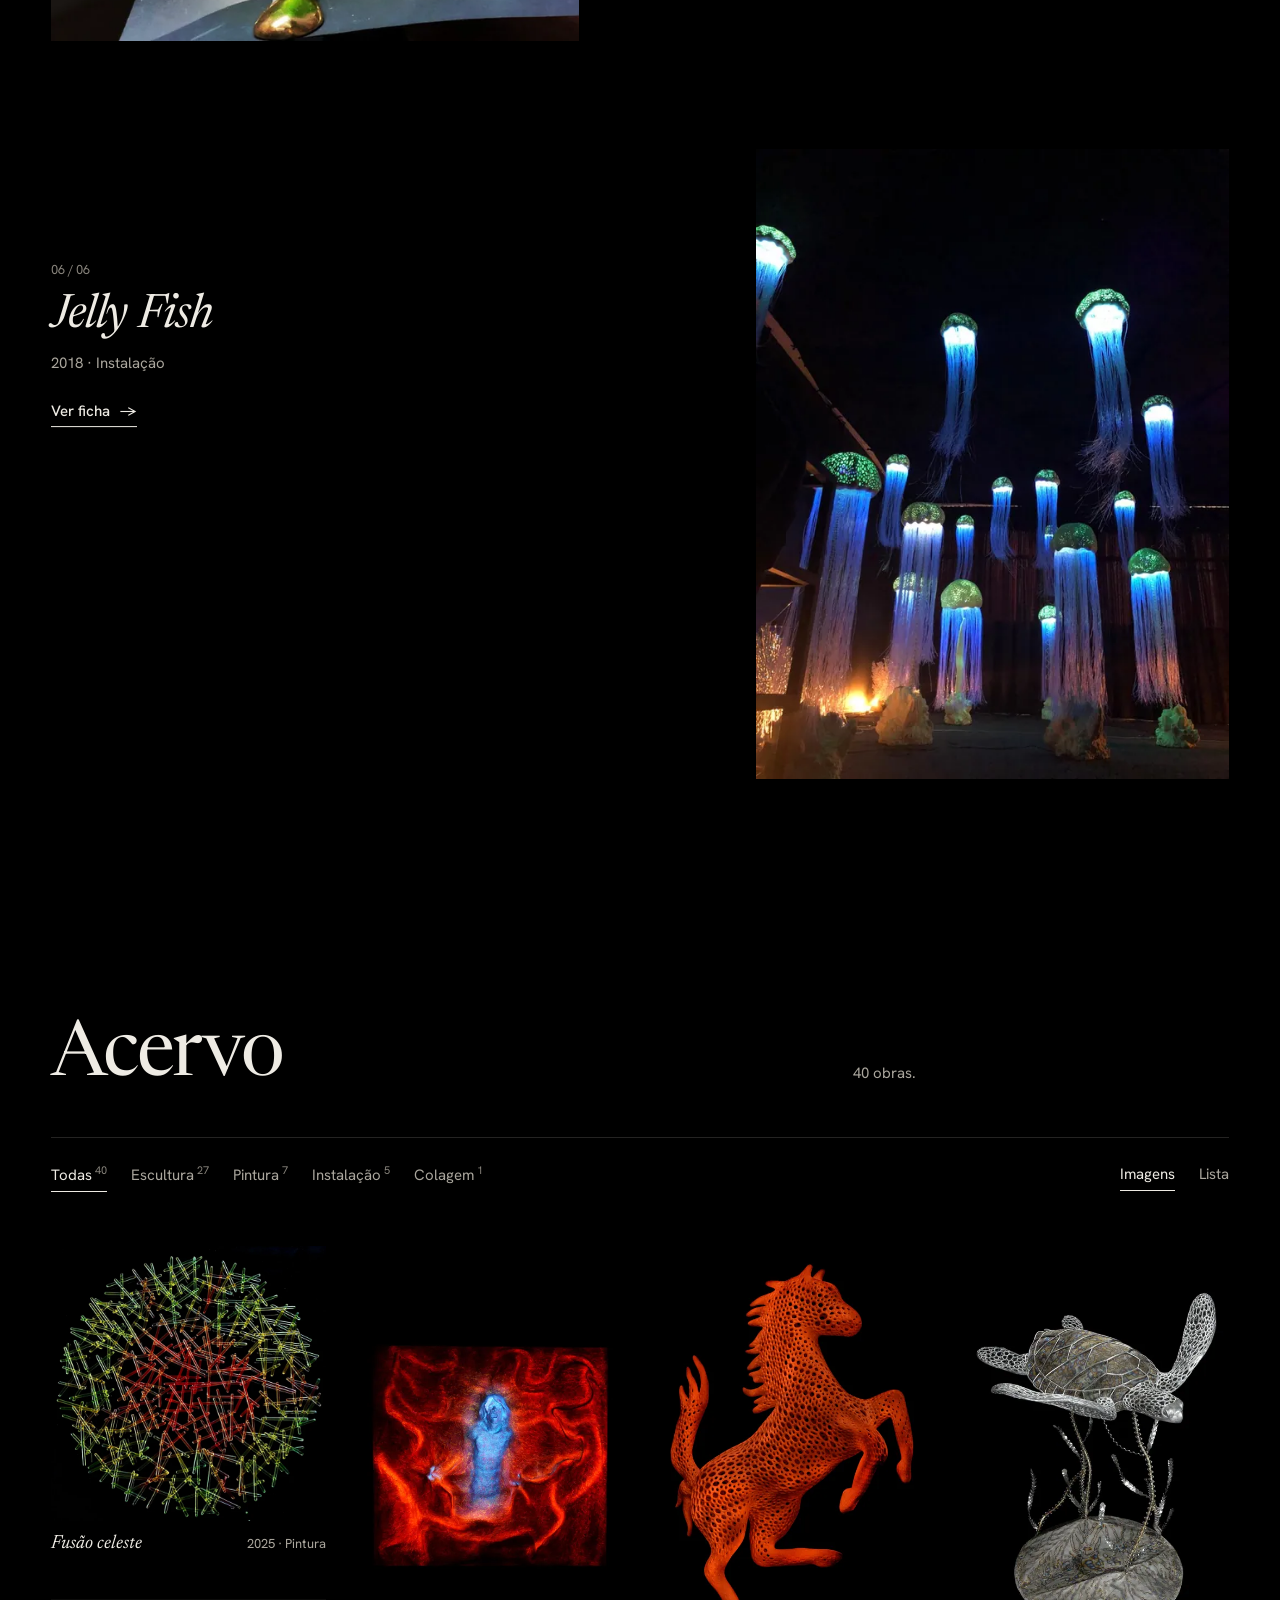
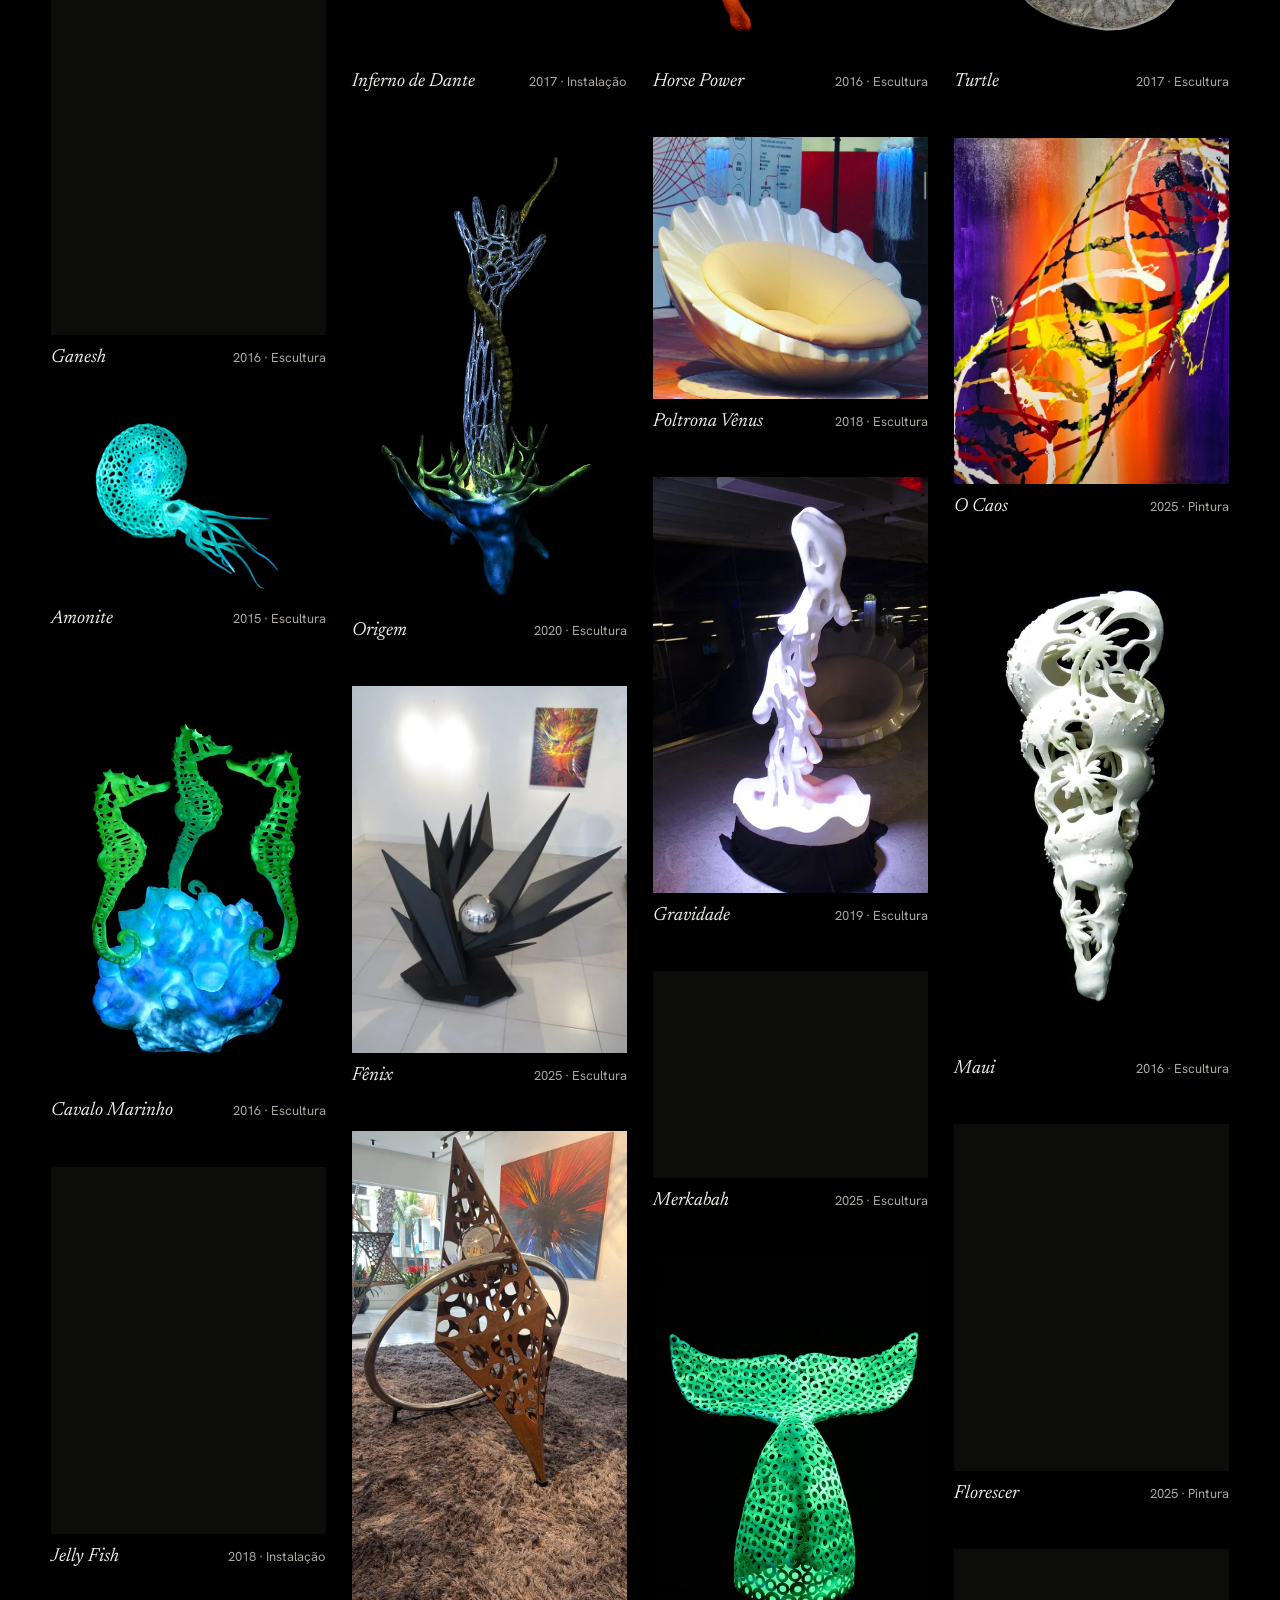
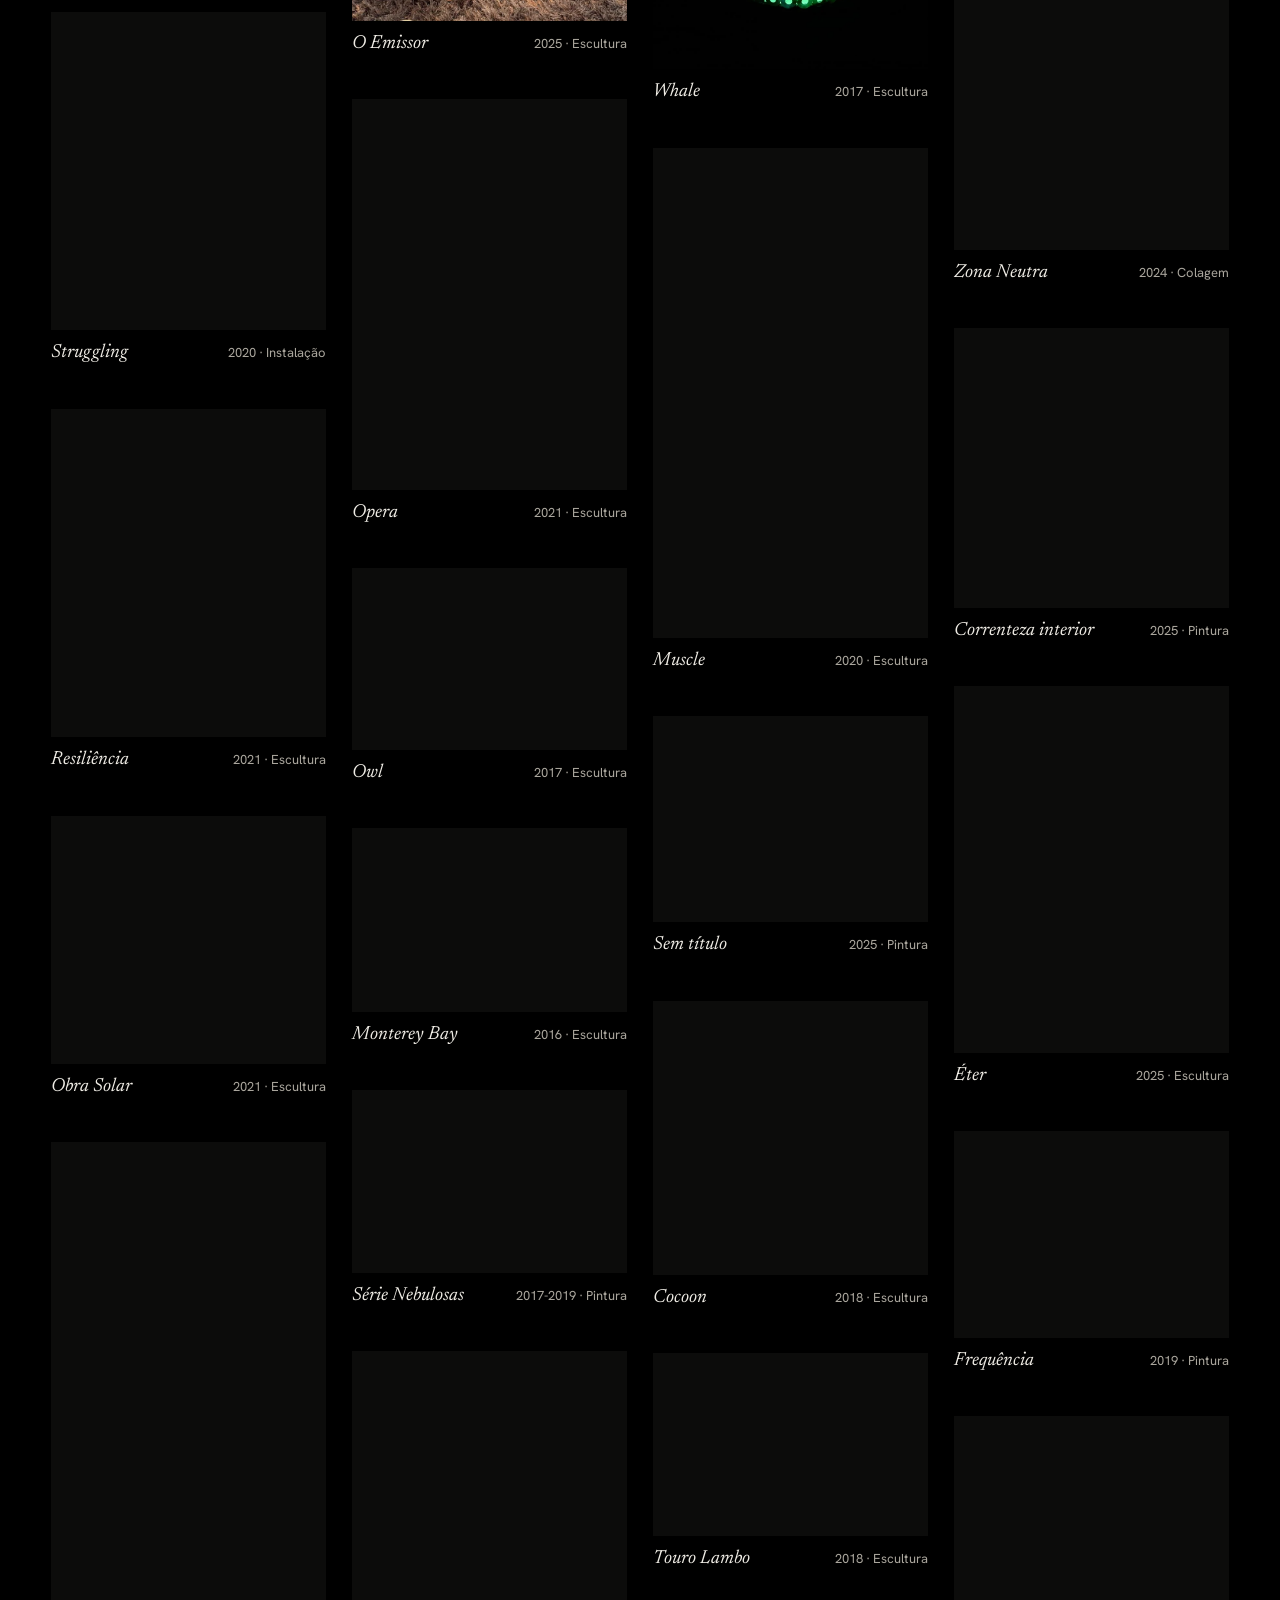
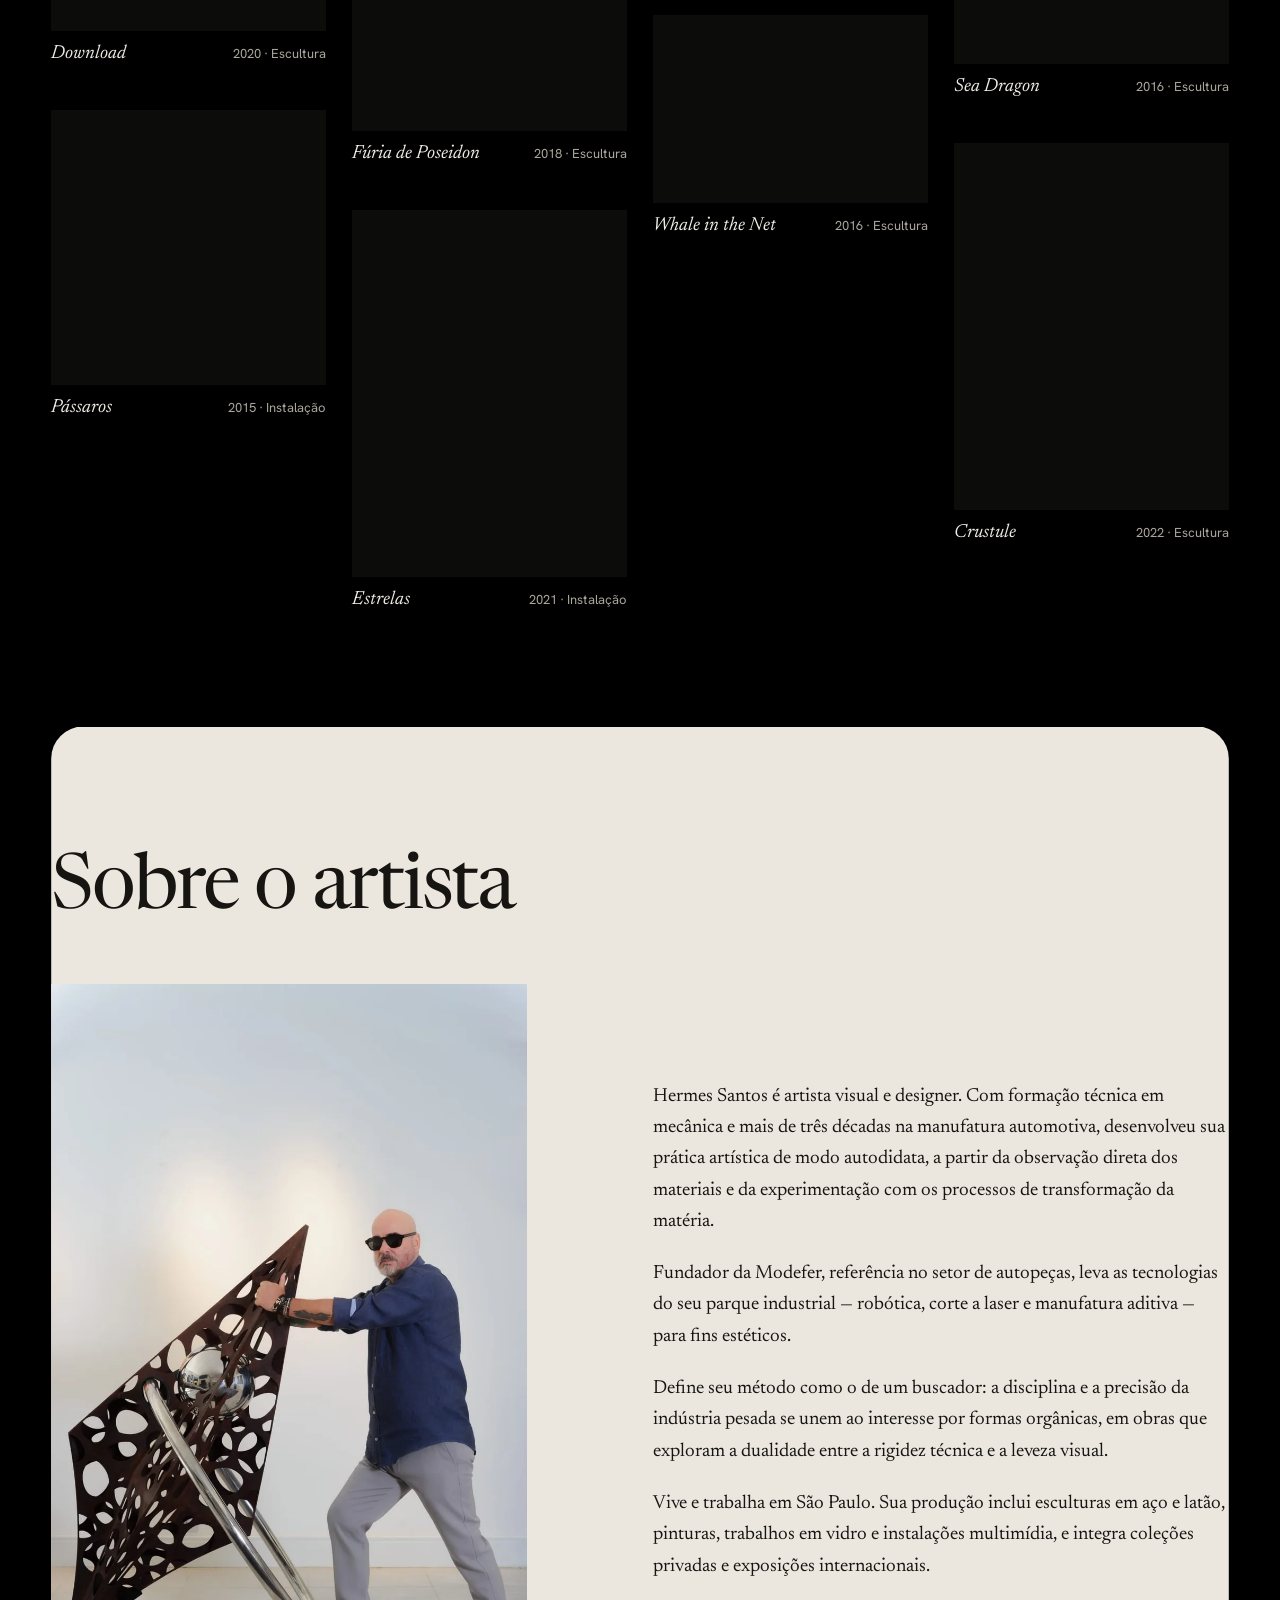
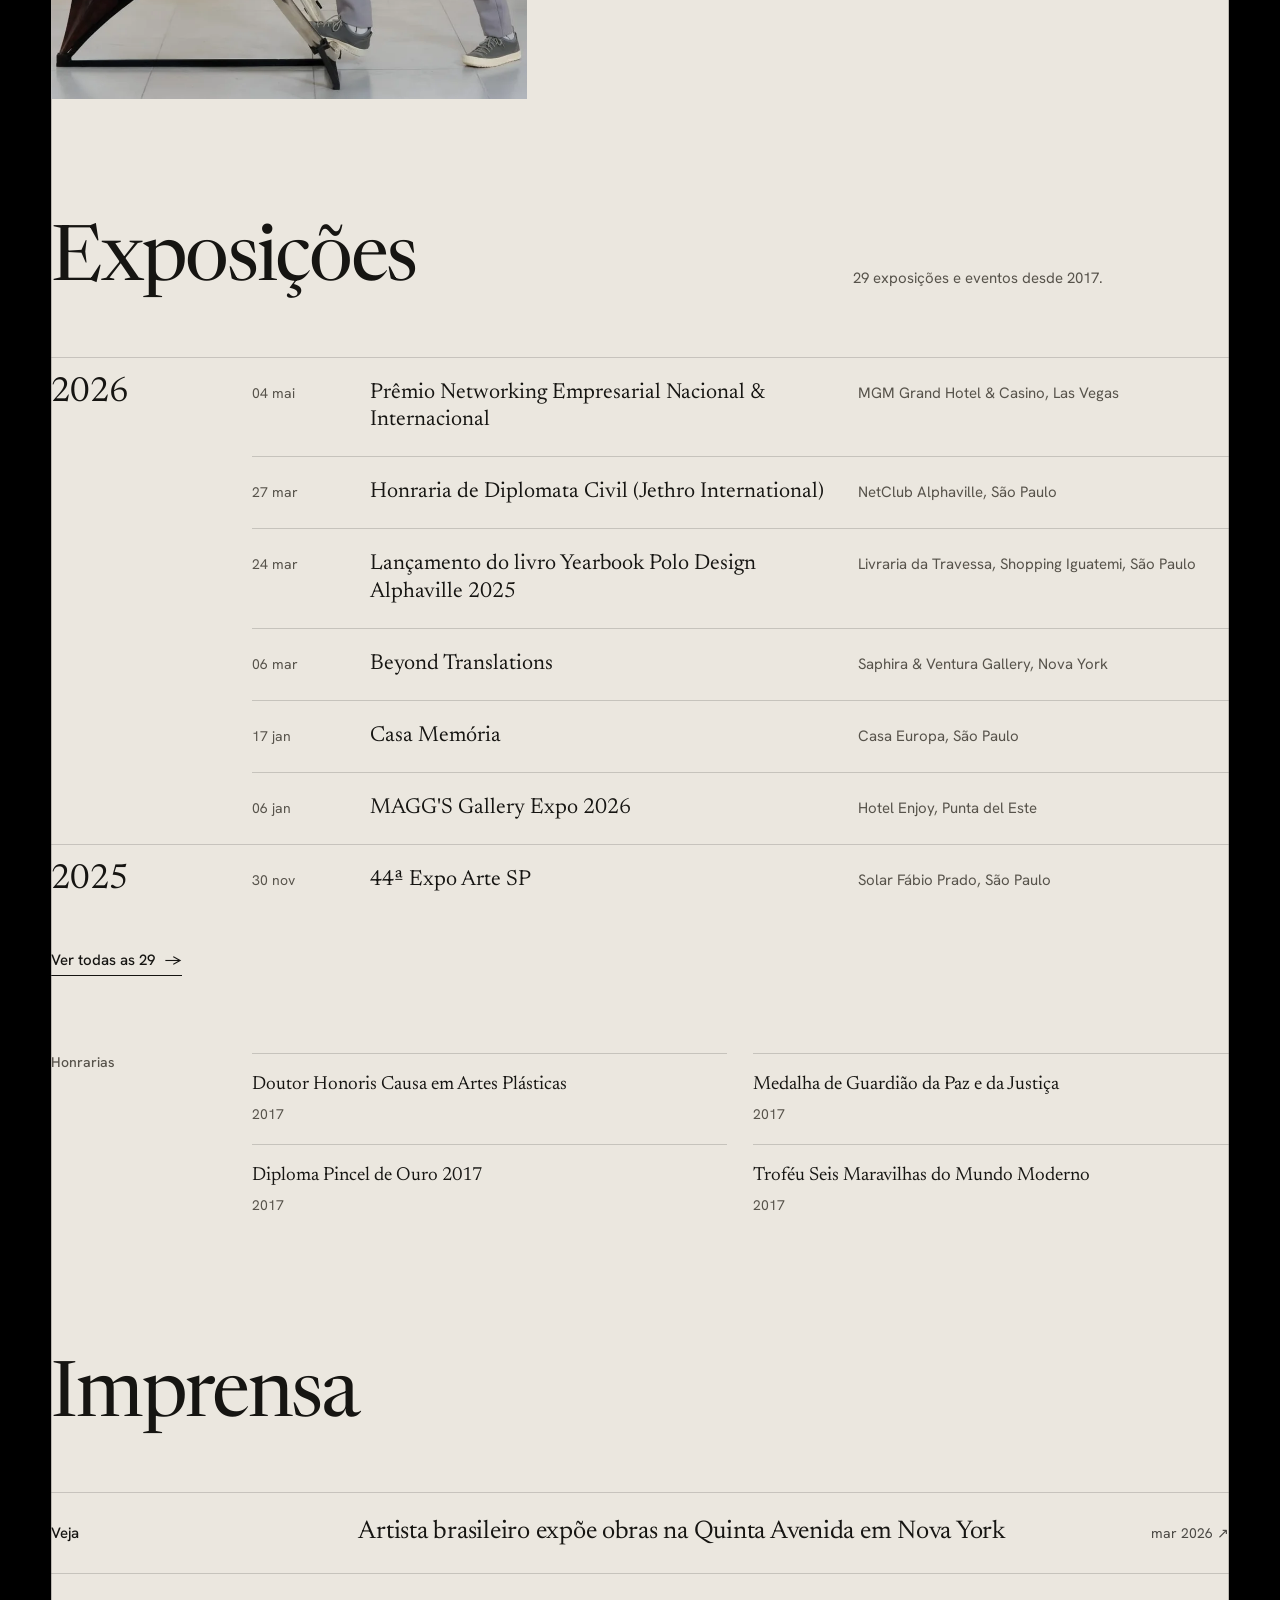
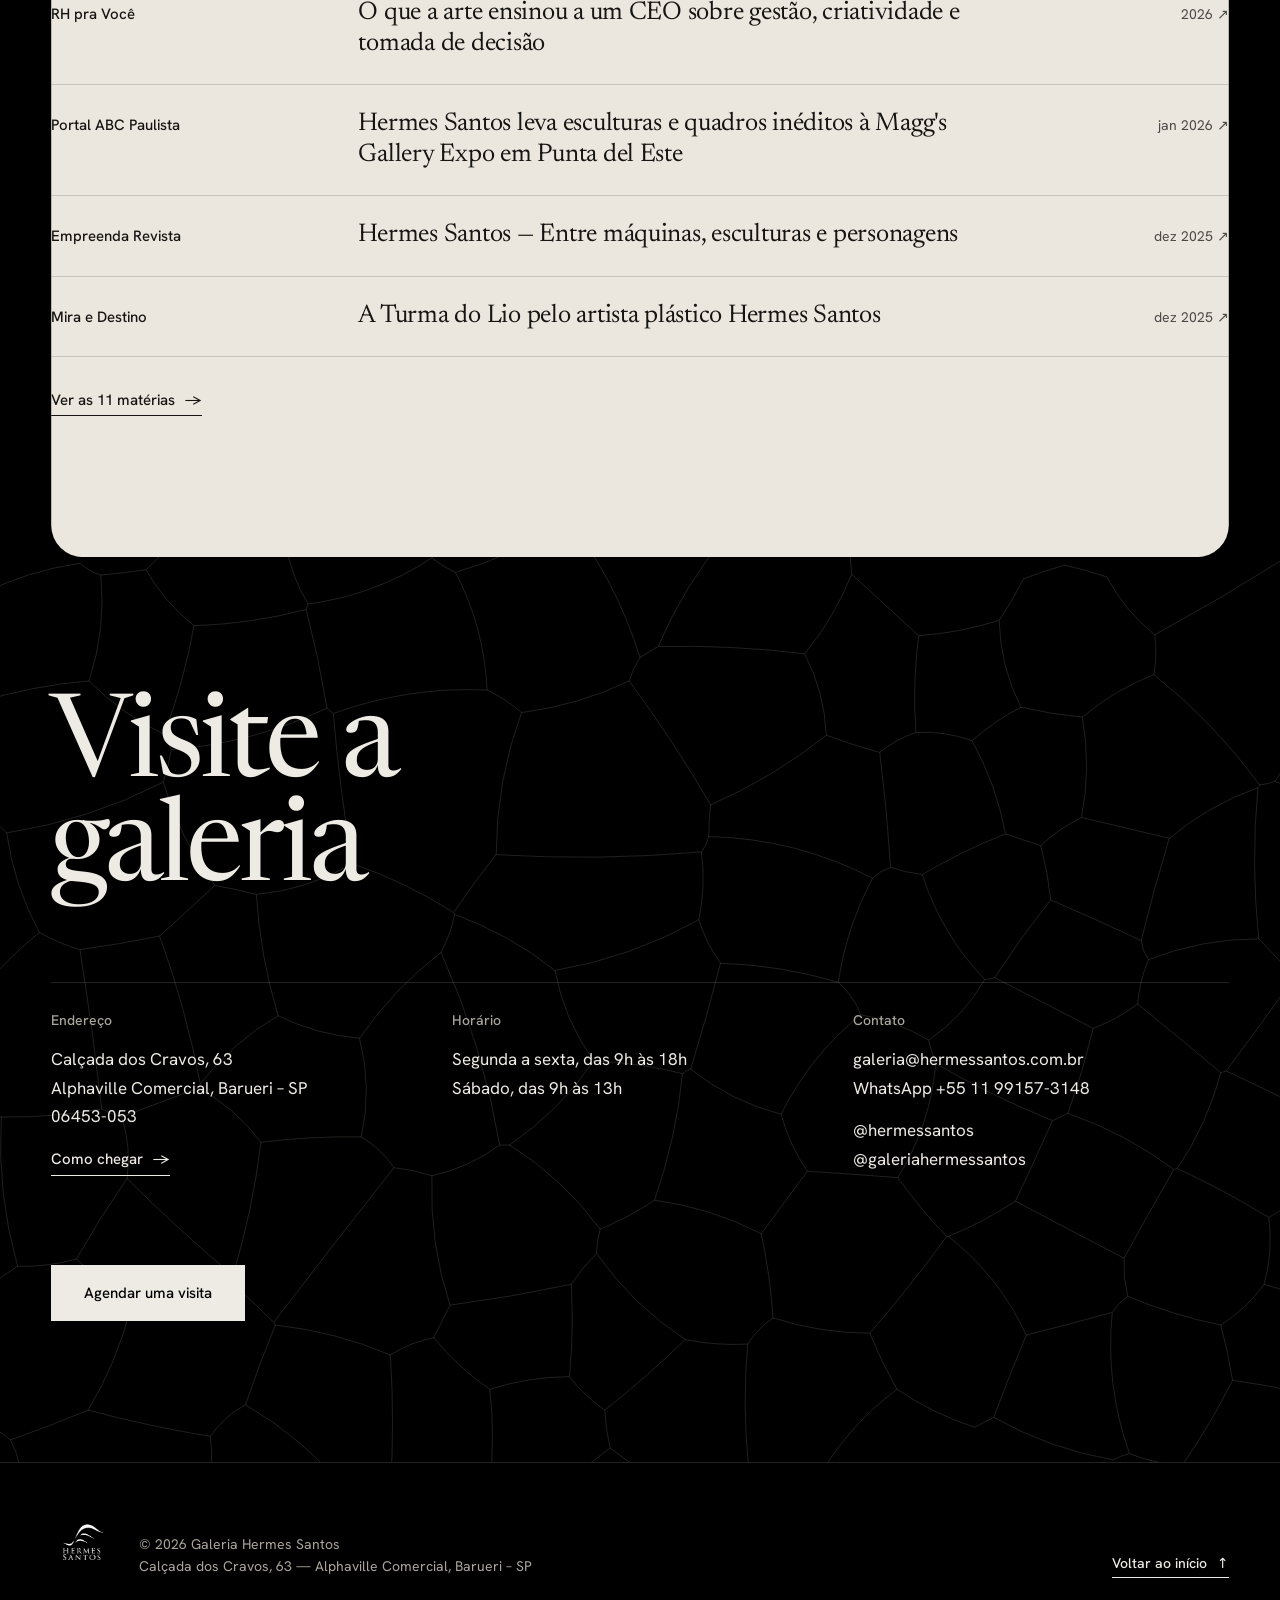
==== commit e6d30571: "feat: make the lean version the main page, add link preview - index.html now has the approved lean c" ====
--- a/index.html
+++ b/index.html
@@ -8,6 +8,20 @@
   <meta name="theme-color" content="#000000">
   <meta name="robots" content="noindex">
   <link rel="icon" href="assets/favicon.png">
+  <link rel="apple-touch-icon" href="assets/apple-touch-icon.png">
+  <!-- prévia do link (WhatsApp, Instagram, Facebook): endereço absoluto do site publicado -->
+  <meta property="og:type" content="website">
+  <meta property="og:site_name" content="Hermes Santos">
+  <meta property="og:title" content="Hermes Santos — escultor e artista visual">
+  <meta property="og:description" content="Esculturas em aço, latão, resina e cristal de Murano, pinturas e instalações. Galeria em Alphaville, Barueri (SP).">
+  <meta property="og:url" content="https://hermes-santos-gallery.vercel.app/">
+  <meta property="og:image" content="https://hermes-santos-gallery.vercel.app/assets/og.jpg">
+  <meta property="og:image:width" content="1200">
+  <meta property="og:image:height" content="630">
+  <meta property="og:image:alt" content="Hermes Santos e a escultura Whale brilhando no escuro">
+  <meta property="og:locale" content="pt_BR">
+  <meta property="og:locale:alternate" content="en_US">
+  <meta name="twitter:card" content="summary_large_image">
   <link rel="preload" href="assets/obras/whale-2-g.webp" as="image" fetchpriority="high">
   <link rel="preconnect" href="https://fonts.googleapis.com"><link rel="preconnect" href="https://fonts.gstatic.com" crossorigin>
   <link rel="stylesheet" href="https://fonts.googleapis.com/css2?family=Hanken+Grotesk:wght@400;500&family=Newsreader:ital,opsz,wght@0,6..72,300..500;1,6..72,300..500&display=swap">
@@ -78,7 +92,7 @@
           <img class="v-acesa" src="assets/obras/whale-2-g.webp" width="851" height="1279" alt="" fetchpriority="high">
           <img class="v-apagada" src="assets/obras/whale-1-g.webp" width="851" height="1279" alt="" decoding="async">
         </span>
-        <figcaption class="legenda ab-legenda"><em>Whale</em>, 2017<br><span data-i18n="ab.material">Tinta de aluminato de estrôncio sobre aço carbono</span>, 150&nbsp;×&nbsp;110&nbsp;cm</figcaption>
+        <figcaption class="legenda ab-legenda"><em>Whale</em>, 2017</figcaption>
       </figure>
       <p class="ab-meta" data-i18n="ab.meta">Escultor e artista visual<br>São Paulo, Brasil</p>
       <h1 class="ab-nome" id="nome"><span class="linha"><span>Hermes</span></span><span class="linha"><span>Santos</span></span></h1>
@@ -86,9 +100,8 @@
     </section>
 
     <section class="lede" aria-label="Apresentação" data-i18n-aria="lede.aria">
-      <p class="lede-texto" data-rv="words" data-i18n="lede.texto">Hermes Santos leva para a arte a precisão da indústria: robótica, corte a laser e manufatura aditiva a serviço de esculturas em aço, latão, resina e cristal de Murano.</p>
+      <p class="lede-texto" data-rv="words" data-i18n="lede.c">Hermes Santos leva a robótica, o corte a laser e a manufatura aditiva da indústria para a escultura.</p>
       <div class="lede-lado" data-rv="up">
-        <p data-i18n="lede.lado">Formado em mecânica, com mais de três décadas na manufatura automotiva, desenvolveu sua obra de modo autodidata. Também pinta, trabalha com vidro e cria instalações multimídia.</p>
         <a class="link-seta" href="#sobre" data-i18n="lede.link">Sobre o artista</a>
       </div>
     </section>
@@ -97,7 +110,6 @@
     <section class="destaques" id="destaques" aria-labelledby="dTitulo">
       <header class="sec-cab">
         <h2 class="titulo-sec" id="dTitulo" data-rv="words" data-i18n="d.titulo">Em destaque</h2>
-        <p class="sec-nota" data-rv="up" data-i18n="d.nota">Oito obras do acervo. Toque em uma para ver a ficha completa.</p>
       </header>
       <div class="placas" id="placas"></div>
     </section>
@@ -129,15 +141,12 @@
         <div class="sb-corpo">
           <figure class="sb-retrato">
             <span class="sb-foto" data-rv="develop"><img src="assets/hermes-retrato.webp" alt="Retrato de Hermes Santos" data-i18n-alt="s.alt" width="898" height="1350" loading="lazy"></span>
-            <figcaption class="legenda">Hermes Santos</figcaption>
           </figure>
           <div class="sb-texto">
-            <p class="sb-lede" data-rv="up" data-i18n="s.p1">Hermes Santos é artista visual e designer, com uma trajetória marcada por uma formação singular.</p>
-            <p data-rv="up" data-i18n="s.p2">Com base técnica em mecânica e mais de três décadas na manufatura automotiva, desenvolveu sua prática artística de modo autodidata, a partir da observação direta dos materiais e da experimentação com os processos de transformação da matéria.</p>
-            <p data-rv="up" data-i18n="s.p3">Fundador da Modefer, referência no setor de autopeças, ele usa a experiência em gestão e engenharia para levar tecnologias do seu parque industrial — robótica, corte a laser e manufatura aditiva — para fins estéticos.</p>
-            <p class="sb-destaque" data-rv="up" data-i18n="s.p4">Ele define seu método como o de um buscador.</p>
-            <p data-rv="up" data-i18n="s.p5">A disciplina e a precisão da indústria pesada se fundem ao interesse por formas orgânicas e pela fluidez, em obras que exploram a dualidade entre a rigidez técnica e a leveza visual.</p>
-            <p data-rv="up" data-i18n="s.p6">Vive e trabalha em São Paulo. Sua produção vai de esculturas em aço e latão a pinturas, trabalhos em vidro e instalações multimídia, e integra coleções privadas e exposições internacionais.</p>
+            <p data-rv="up" data-i18n="s.e1">Hermes Santos é artista visual e designer. Com formação técnica em mecânica e mais de três décadas na manufatura automotiva, desenvolveu sua prática artística de modo autodidata, a partir da observação direta dos materiais e da experimentação com os processos de transformação da matéria.</p>
+            <p data-rv="up" data-i18n="s.e2">Fundador da Modefer, referência no setor de autopeças, leva as tecnologias do seu parque industrial — robótica, corte a laser e manufatura aditiva — para fins estéticos.</p>
+            <p data-rv="up" data-i18n="s.e3">Define seu método como o de um buscador: a disciplina e a precisão da indústria pesada se unem ao interesse por formas orgânicas, em obras que exploram a dualidade entre a rigidez técnica e a leveza visual.</p>
+            <p data-rv="up" data-i18n="s.e4">Vive e trabalha em São Paulo. Sua produção inclui esculturas em aço e latão, pinturas, trabalhos em vidro e instalações multimídia, e integra coleções privadas e exposições internacionais.</p>
           </div>
         </div>
       </section>
@@ -157,7 +166,6 @@
       <section class="imprensa" id="imprensa" aria-labelledby="iTitulo">
         <header class="sec-cab">
           <h2 class="titulo-sec" id="iTitulo" data-rv="words" data-i18n="i.titulo">Imprensa</h2>
-          <p class="sec-nota" data-rv="up" data-i18n="i.nota">Matérias publicadas sobre o artista. Os links abrem o site de cada veículo.</p>
         </header>
         <ul class="materias" id="materias"></ul>
       </section>
--- a/site.css
+++ b/site.css
@@ -37,8 +37,8 @@
 .pular:focus { translate: 0 0; }
 
 /* ---------- peças de texto ---------- */
-.titulo-sec { font: 400 clamp(46px, 7.4vw, 128px)/.92 var(--serif); letter-spacing: -.03em; }
-.sec-cab { display: grid; grid-template-columns: repeat(12, minmax(0, 1fr)); column-gap: var(--vao); align-items: end; padding: 0 var(--margem); margin-bottom: clamp(48px, 7vw, 110px); }
+.titulo-sec { font: 400 clamp(42px, 6vw, 104px)/.92 var(--serif); letter-spacing: -.03em; }
+.sec-cab { display: grid; grid-template-columns: repeat(12, minmax(0, 1fr)); column-gap: var(--vao); align-items: end; padding: 0 var(--margem); margin-bottom: clamp(34px, 4.6vw, 70px); }
 .sec-cab .titulo-sec { grid-column: 1 / span 8; }
 .sec-nota { grid-column: 9 / -1; max-width: 36ch; padding-bottom: .5em; font-size: 15px; line-height: 1.55; color: var(--luz-2); }
 .papel .sec-nota { color: var(--tinta-2); }
@@ -105,6 +105,8 @@
 .topo.claro .luz:hover { background: var(--tinta); color: var(--papel); }
 .luz-ponto { width: 9px; height: 9px; border-radius: 50%; border: 1px solid currentColor; transition: background-color .6s, box-shadow .6s, border-color .6s; }
 .luz-apagada .luz-ponto { background: var(--fosforo); border-color: var(--fosforo); box-shadow: 0 0 10px 2px rgba(180, 241, 204, .65); }
+.luz.chama { animation: chama 1.3s var(--suave) 2; }
+@keyframes chama { 0%, 100% { box-shadow: 0 0 0 0 rgba(180, 241, 204, 0); } 45% { box-shadow: 0 0 0 7px rgba(180, 241, 204, .3); } }
 .luz-apagada .topo.claro .luz-ponto { background: #2f7d55; border-color: #2f7d55; box-shadow: none; }
 .luz-apagada .topo.claro .luz:hover .luz-ponto { background: var(--fosforo); border-color: var(--fosforo); }
 .topo-idioma { padding: 8px 0; font-size: 14px; font-weight: 500; opacity: .72; transition: opacity .3s; }
@@ -164,19 +166,19 @@
 .seta { display: inline-block; animation: desce 2.4s var(--suave) infinite; }
 @keyframes desce { 0%, 100% { translate: 0 0; } 50% { translate: 0 4px; } }
 /* entrada depois do preloader */
-.motion .ab-nome .linha > span { transition: transform 1.4s var(--sai) .1s; }
+.motion .ab-nome .linha > span { transition: transform 1.1s var(--sai) .1s; }
 .motion .ab-nome .linha + .linha > span { transition-delay: .22s; }
 .motion.intro-espera .ab-nome .linha > span { transform: translateY(108%); }
-.motion .ab-obra .foto { transition: opacity 2.2s var(--suave), scale 2.8s var(--sai); }
+.motion .ab-obra .foto { transition: opacity 1.5s var(--suave), scale 2s var(--sai); }
 .motion.intro-espera .ab-obra .foto { opacity: 0; scale: 1.06; }
-.motion .ab-meta, .motion .ab-legenda, .motion .ab-descer { transition: opacity 1.2s var(--suave) .8s, translate 1.2s var(--sai) .8s, color .3s; }
+.motion .ab-meta, .motion .ab-legenda, .motion .ab-descer { transition: opacity 1.2s var(--suave) .45s, translate 1.2s var(--sai) .45s, color .3s; }
 .motion.intro-espera .ab-meta, .motion.intro-espera .ab-legenda, .motion.intro-espera .ab-descer { opacity: 0; translate: 0 12px; }
 @media (max-width: 767px) {
   .ab-obra { left: 0; right: 0; top: calc(var(--topo-h) + 6px); bottom: auto; flex-direction: column; align-items: center; gap: 10px; }
-  .ab-obra .foto { height: 52vh; height: 52svh; }
-  .ab-legenda { width: auto; text-align: center; padding: 0 var(--margem); }
-  .ab-legenda br { display: none; }
-  .ab-legenda span { display: none; }
+  /* a foto ocupa o que sobra entre o topo e o bloco do nome, sem nunca encostar no texto */
+  .ab-obra .foto { height: min(56vh, calc(100vh - var(--topo-h) - 114px - 4vh - 2 * .84 * min(24vw, 130px)));
+    height: min(56svh, calc(100svh - var(--topo-h) - 114px - 4svh - 2 * .84 * min(24vw, 130px))); }
+  .ab-legenda { width: auto; padding: 0 var(--margem); }
   .ab-meta { top: auto; bottom: calc(4vh + 2 * .84 * min(24vw, 130px) + 18px); font-size: 14px; }
   .ab-nome { bottom: 4vh; font-size: min(24vw, 130px); }
   .linha + .linha { padding-left: .6em; }
@@ -185,20 +187,19 @@
 @media (max-height: 620px) and (min-width: 768px) { .ab-legenda { display: none; } }
 
 /* ---------- apresentação ---------- */
-.lede { display: grid; grid-template-columns: repeat(12, minmax(0, 1fr)); column-gap: var(--vao); row-gap: clamp(36px, 4vw, 56px); padding: clamp(110px, 15vw, 220px) var(--margem) clamp(120px, 16vw, 230px); }
-.lede-texto { grid-column: 1 / span 10; font: 400 clamp(30px, 3.7vw, 62px)/1.1 var(--serif); letter-spacing: -.022em; }
-.lede-lado { grid-column: 8 / span 4; display: grid; gap: 22px; justify-items: start; }
-.lede-lado p { font-size: 16px; line-height: 1.65; color: var(--luz-2); }
-@media (max-width: 899px) { .lede-texto, .lede-lado { grid-column: 1 / -1; } .lede-lado { max-width: 46ch; } }
+.lede { display: grid; grid-template-columns: repeat(12, minmax(0, 1fr)); column-gap: var(--vao); row-gap: 26px; padding: clamp(90px, 11vw, 160px) var(--margem); }
+.lede-texto { grid-column: 1 / span 9; font: 400 clamp(28px, 3.3vw, 54px)/1.1 var(--serif); letter-spacing: -.022em; }
+.lede-lado { grid-column: 1 / -1; display: grid; justify-items: start; }
+@media (max-width: 899px) { .lede-texto { grid-column: 1 / -1; } }
 
 /* ---------- obras em destaque ---------- */
 .destaques { padding-bottom: clamp(60px, 8vw, 120px); overflow-x: clip; }
-.placas { display: grid; gap: clamp(110px, 18vh, 230px); padding: 0 var(--margem); }
-.placa { --alt: min(80vh, 860px); display: grid; grid-template-columns: repeat(12, minmax(0, 1fr)); column-gap: var(--vao); align-items: end; }
-@supports (height: 1svh) { .placa { --alt: min(80svh, 860px); } }
+.placas { display: grid; gap: clamp(80px, 12vh, 150px); padding: 0 var(--margem); }
+.placa { --alt: min(70vh, 760px); display: grid; grid-template-columns: repeat(12, minmax(0, 1fr)); column-gap: var(--vao); align-items: end; }
+@supports (height: 1svh) { .placa { --alt: min(70svh, 760px); } }
 .placa-obra { grid-row: 1; display: flex; justify-content: var(--j, flex-start); width: 100%; padding: 0; border: 0; background: none; cursor: pointer; }
 .placa-obra .foto { width: min(100%, calc(var(--alt) * var(--ar))); }
-.placa-obra .foto img { transition: scale 1.4s var(--sai), transform 2.2s var(--sai); }
+.placa-obra .foto img { transition: scale 1.4s var(--sai), transform 1.5s var(--sai); }
 .placa-obra:hover .foto img { scale: 1.025; }
 .placa-leg { grid-row: 1; display: grid; gap: 12px; justify-items: start; padding-bottom: 6px; translate: 0 var(--py, 0px); }
 .placa-n { font-size: 13px; color: var(--luz-3); font-variant-numeric: tabular-nums; }
@@ -213,16 +214,16 @@
 .placa:nth-child(4n+3) .placa-leg { grid-column: 10 / span 3; }
 .placa:nth-child(4n+4) .placa-obra { grid-column: 1 / span 6; --j: center; }
 .placa:nth-child(4n+4) .placa-leg { grid-column: 8 / span 4; align-self: center; }
-.motion .placa .foto { clip-path: inset(100% -40% -40% -40%); transition: clip-path 1.7s var(--sai); }
+.motion .placa .foto { clip-path: inset(100% -40% -40% -40%); transition: clip-path 1.2s var(--sai); }
 .motion .placa.visto .foto { clip-path: inset(-40% -40% -40% -40%); }
 .motion .placa .foto img { transform: scale(1.1); }
 .motion .placa.visto .foto img { transform: none; }
-.motion .placa .placa-leg > * { opacity: 0; translate: 0 20px; transition: opacity 1s var(--suave), translate 1.1s var(--sai); }
+.motion .placa .placa-leg > * { opacity: 0; translate: 0 20px; transition: opacity .7s var(--suave), translate .8s var(--sai); }
 .motion .placa.visto .placa-leg > * { opacity: 1; translate: 0 0; }
-.motion .placa.visto .placa-leg > :nth-child(2) { transition-delay: .5s; }
-.motion .placa.visto .placa-leg > :nth-child(1) { transition-delay: .4s; }
-.motion .placa.visto .placa-leg > :nth-child(3) { transition-delay: .6s; }
-.motion .placa.visto .placa-leg > :nth-child(4) { transition-delay: .7s; }
+.motion .placa.visto .placa-leg > :nth-child(2) { transition-delay: .2s; }
+.motion .placa.visto .placa-leg > :nth-child(1) { transition-delay: .15s; }
+.motion .placa.visto .placa-leg > :nth-child(3) { transition-delay: .25s; }
+.motion .placa.visto .placa-leg > :nth-child(4) { transition-delay: .3s; }
 @media (max-width: 767px) {
   .placas { gap: 96px; }
   .placa { --alt: 62vh; grid-template-columns: minmax(0, 1fr); row-gap: 22px; }
@@ -232,7 +233,7 @@
 }
 
 /* ---------- acervo ---------- */
-.acervo { padding: clamp(110px, 15vw, 220px) 0 clamp(100px, 13vw, 190px); }
+.acervo { padding: clamp(90px, 11vw, 160px) 0 clamp(80px, 9vw, 130px); }
 .acervo .sec-cab { margin-bottom: clamp(28px, 3.4vw, 48px); }
 .ac-barra { display: flex; flex-wrap: wrap; justify-content: space-between; align-items: center; gap: 14px 32px; margin: 0 var(--margem) clamp(32px, 4vw, 56px); padding-top: 16px; border-top: 1px solid var(--fio); }
 .filtros, .vistas { display: flex; flex-wrap: wrap; gap: 4px 24px; }
@@ -250,7 +251,7 @@
 .obra:hover .foto img, .obra:focus-visible .foto img { transform: scale(1.04); }
 .obra-leg { display: flex; justify-content: space-between; align-items: baseline; gap: 12px; padding-top: 12px; font-size: 13px; color: var(--luz-2); }
 .obra-leg em { font: italic 400 19px/1.2 var(--serif); color: var(--luz-1); }
-.motion .grade li { opacity: 0; translate: 0 36px; transition: opacity 1s var(--suave), translate 1.1s var(--sai); transition-delay: var(--atraso, 0s); }
+.motion .grade li { opacity: 0; translate: 0 36px; transition: opacity .7s var(--suave), translate .8s var(--sai); transition-delay: var(--atraso, 0s); }
 .motion .grade li.visto { opacity: 1; translate: 0 0; }
 .indice { margin: 0 var(--margem); border-top: 1px solid var(--fio); }
 .ix { display: grid; grid-template-columns: 52px minmax(0, 5fr) minmax(0, 2fr) minmax(0, 4fr) 64px; gap: var(--vao); align-items: baseline; width: 100%; padding: 16px 0; border: 0; border-bottom: 1px solid var(--fio); background: none; font-size: 14px; text-align: left; color: var(--luz-2); cursor: pointer; transition: color .3s, padding-left .6s var(--sai); }
@@ -272,24 +273,22 @@
 }
 
 /* ---------- papel (leitura) ---------- */
-.papel { position: relative; padding-top: clamp(110px, 14vw, 200px); background: var(--papel); color: var(--tinta); }
+.papel { position: relative; padding-top: clamp(90px, 10vw, 150px); background: var(--papel); color: var(--tinta); }
 .motion .papel { clip-path: inset(0 calc(var(--fecha, 0) * var(--margem)) 0 round calc(var(--fecha, 0) * 32px)); }
 
 /* sobre */
-.sobre { padding-bottom: clamp(120px, 15vw, 220px); }
+/* biografia: só título e texto corrido, todos os parágrafos iguais */
+.sobre { padding-bottom: clamp(90px, 10vw, 150px); }
 .sb-corpo { display: grid; grid-template-columns: repeat(12, minmax(0, 1fr)); column-gap: var(--vao); row-gap: 40px; align-items: start; padding: 0 var(--margem); }
 .sb-retrato { grid-column: 1 / span 5; position: sticky; top: calc(var(--topo-h) + 28px); }
 .sb-foto { position: relative; display: block; overflow: hidden; aspect-ratio: 898 / 1350; max-height: calc(100vh - var(--topo-h) - 96px); background: #d8d3c9; }
 .sb-foto img { width: 100%; height: 100%; object-fit: cover; object-position: 50% 40%; }
-.sb-retrato .legenda { margin-top: 10px; color: var(--tinta-2); }
-.sb-texto { grid-column: 7 / span 6; max-width: 62ch; }
-.sb-texto p { margin-bottom: 1.05em; font: 400 19px/1.65 var(--serif); color: var(--tinta-2); }
-.sb-texto .sb-lede { margin-bottom: 1em; font-size: clamp(26px, 2.4vw, 38px); line-height: 1.2; letter-spacing: -.012em; color: var(--tinta); }
-.sb-texto .sb-destaque { margin: 1.1em 0; font-size: clamp(30px, 3.1vw, 48px); font-style: italic; line-height: 1.1; letter-spacing: -.02em; color: var(--tinta); }
+.sb-texto { grid-column: 7 / span 6; align-self: center; max-width: 62ch; }
+.sb-texto p { margin-bottom: 1.1em; font: 400 clamp(19px, 1.45vw, 22px)/1.65 var(--serif); color: var(--tinta); }
 @media (max-width: 899px) { .sb-retrato, .sb-texto { grid-column: 1 / -1; } .sb-retrato { position: relative; top: 0; max-width: 440px; } }
 
 /* exposições */
-.expos { padding-bottom: clamp(120px, 15vw, 220px); }
+.expos { padding-bottom: clamp(90px, 10vw, 150px); }
 .cv { padding: 0 var(--margem); }
 .cv-ano { display: grid; grid-template-columns: repeat(12, minmax(0, 1fr)); column-gap: var(--vao); border-top: 1px solid var(--fio-claro); }
 .cv-ano:last-child { border-bottom: 1px solid var(--fio-claro); }
@@ -300,9 +299,9 @@
 .cv-data { font-size: 14px; color: var(--tinta-2); font-variant-numeric: tabular-nums; }
 .cv-titulo { font: 400 clamp(20px, 1.7vw, 25px)/1.25 var(--serif); }
 .cv-lugar { font-size: 15px; line-height: 1.45; color: var(--tinta-2); }
-.motion .cv-ano li { opacity: 0; translate: 0 16px; transition: opacity .9s var(--suave), translate 1s var(--sai); transition-delay: var(--atraso, 0s); }
+.motion .cv-ano li { opacity: 0; translate: 0 16px; transition: opacity .6s var(--suave), translate .7s var(--sai); transition-delay: var(--atraso, 0s); }
 .motion .cv-ano.visto li { opacity: 1; translate: 0 0; }
-.honrarias { display: grid; grid-template-columns: repeat(12, minmax(0, 1fr)); column-gap: var(--vao); padding: clamp(64px, 8vw, 110px) var(--margem) 0; }
+.honrarias { display: grid; grid-template-columns: repeat(12, minmax(0, 1fr)); column-gap: var(--vao); padding: clamp(48px, 6vw, 80px) var(--margem) 0; }
 .honrarias h3 { grid-column: 1 / span 2; }
 .honrarias ul { grid-column: 3 / -1; display: grid; grid-template-columns: repeat(2, minmax(0, 1fr)); column-gap: var(--vao); }
 .honrarias li { padding: 18px 0 20px; border-top: 1px solid var(--fio-claro); font: 400 19px/1.35 var(--serif); }
@@ -317,7 +316,7 @@
 }
 
 /* imprensa */
-.imprensa { padding-bottom: clamp(130px, 16vw, 230px); }
+.imprensa { padding-bottom: clamp(100px, 11vw, 160px); }
 .materias { margin: 0 var(--margem); border-top: 1px solid var(--fio-claro); }
 .materias li { position: relative; isolation: isolate; }
 .materias a { display: grid; grid-template-columns: minmax(0, 3fr) minmax(0, 7fr) minmax(0, 2fr); gap: var(--vao); align-items: baseline; padding: 24px 0; border-bottom: 1px solid var(--fio-claro); transition: color .4s; }
@@ -332,9 +331,9 @@
 @media (max-width: 767px) { .materias a { grid-template-columns: minmax(0, 1fr) auto; row-gap: 8px; } .mt-titulo { grid-column: 1 / -1; grid-row: 2; } }
 
 /* ---------- visita ---------- */
-.visita { position: relative; isolation: isolate; overflow: hidden; padding: clamp(120px, 16vw, 230px) var(--margem) clamp(90px, 11vw, 150px); }
+.visita { position: relative; isolation: isolate; overflow: hidden; padding: clamp(100px, 11vw, 160px) var(--margem) clamp(90px, 11vw, 150px); }
 .v-rede { position: absolute; inset: 0; z-index: -1; width: 100%; height: 100%; opacity: .15; }
-.v-titulo { max-width: 9ch; margin-bottom: clamp(56px, 8vw, 120px); font: 400 clamp(58px, 11.5vw, 200px)/.9 var(--serif); letter-spacing: -.035em; }
+.v-titulo { max-width: 9ch; margin-bottom: clamp(44px, 6vw, 90px); font: 400 clamp(52px, 9vw, 150px)/.9 var(--serif); letter-spacing: -.035em; }
 .v-grade { display: grid; grid-template-columns: repeat(3, minmax(0, 1fr)); gap: 40px var(--vao); max-width: 1200px; padding-top: 28px; border-top: 1px solid var(--fio); }
 .v-grade p { margin-bottom: 14px; font-size: 17px; line-height: 1.7; }
 .v-grade p a { background: linear-gradient(currentColor, currentColor) 0 100% / 0 1px no-repeat; transition: background-size .5s var(--sai); }
@@ -401,11 +400,11 @@
 }
 
 /* ---------- revelações (só com movimento ligado) ---------- */
-.motion [data-rv='up'] { opacity: 0; translate: 0 28px; transition: opacity 1.1s var(--suave), translate 1.2s var(--sai); transition-delay: var(--atraso, 0s); }
+.motion [data-rv='up'] { opacity: 0; translate: 0 16px; transition: opacity .7s var(--suave), translate .8s var(--sai); transition-delay: var(--atraso, 0s); }
 .motion [data-rv='up'].visto { opacity: 1; translate: 0 0; }
 .palavra { display: inline-block; overflow: hidden; vertical-align: top; padding: .08em .06em .16em; margin: -.08em -.06em -.16em; }
 .palavra > span { display: inline-block; }
-.motion [data-rv='words'] .palavra > span { translate: 0 110%; transition: translate 1.2s var(--sai); transition-delay: calc(var(--i, 0) * 30ms); }
+.motion [data-rv='words'] .palavra > span { translate: 0 110%; transition: translate .85s var(--sai); transition-delay: calc(var(--i, 0) * 16ms); }
 .motion [data-rv='words'].visto .palavra > span { translate: 0 0; }
 .v-rede path { stroke-dasharray: 1; stroke-dashoffset: 1; transition: stroke-dashoffset var(--dur, 1.6s) var(--suave) var(--d, 0s); }
 .v-rede.desenha path { stroke-dashoffset: 0; }
@@ -415,6 +414,12 @@
 .motion [data-rv='develop'].visto::after { transform: scaleY(0); }
 .motion [data-rv='develop'].visto img { scale: 1; }
 
+[hidden] { display: none !important; }
+
+/* ---------- botão "ver todas" (exposições e imprensa) ---------- */
+.mais { display: flex; width: max-content; margin: 30px var(--margem) 0; }
+.papel .mais { color: var(--tinta); }
+
 @media (prefers-reduced-motion: reduce) {
   .seta { animation: none; }
   *, *::before, *::after { transition-duration: .01ms !important; transition-delay: 0s !important; animation-duration: .01ms !important; }
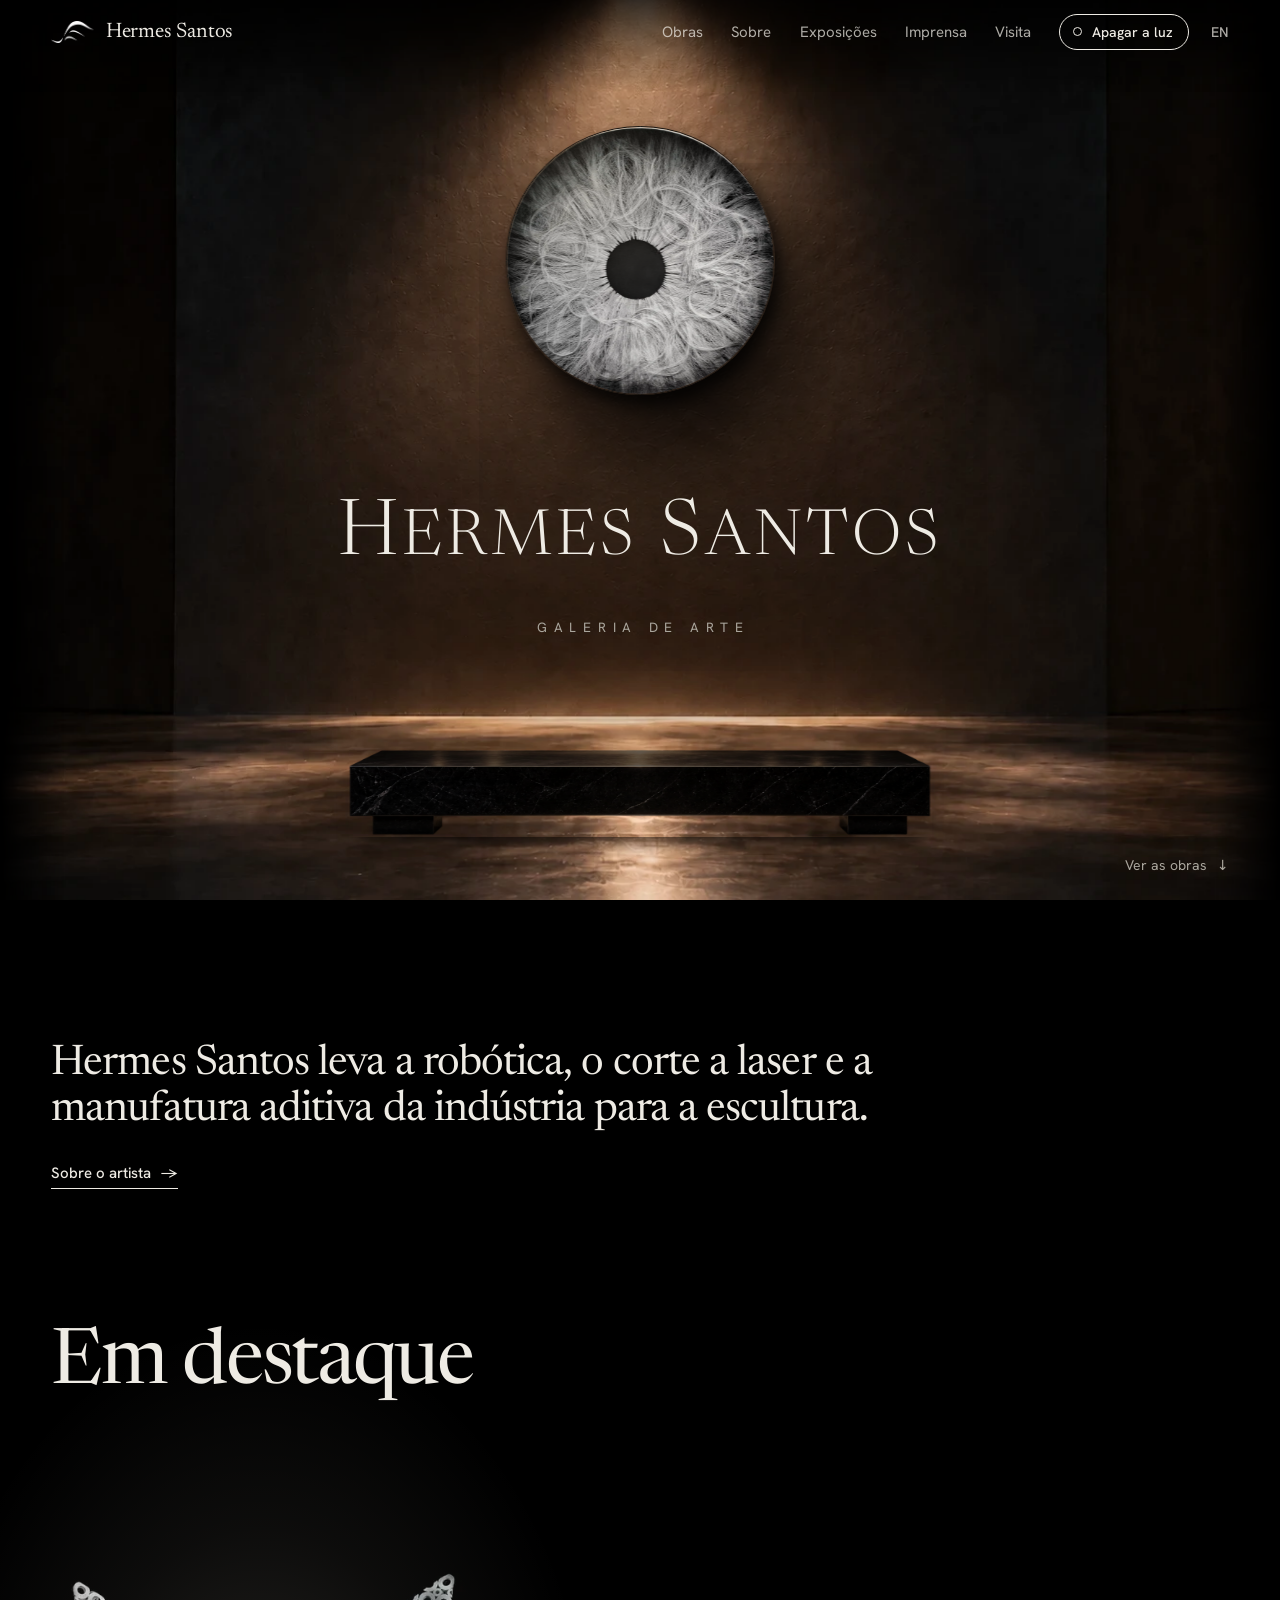
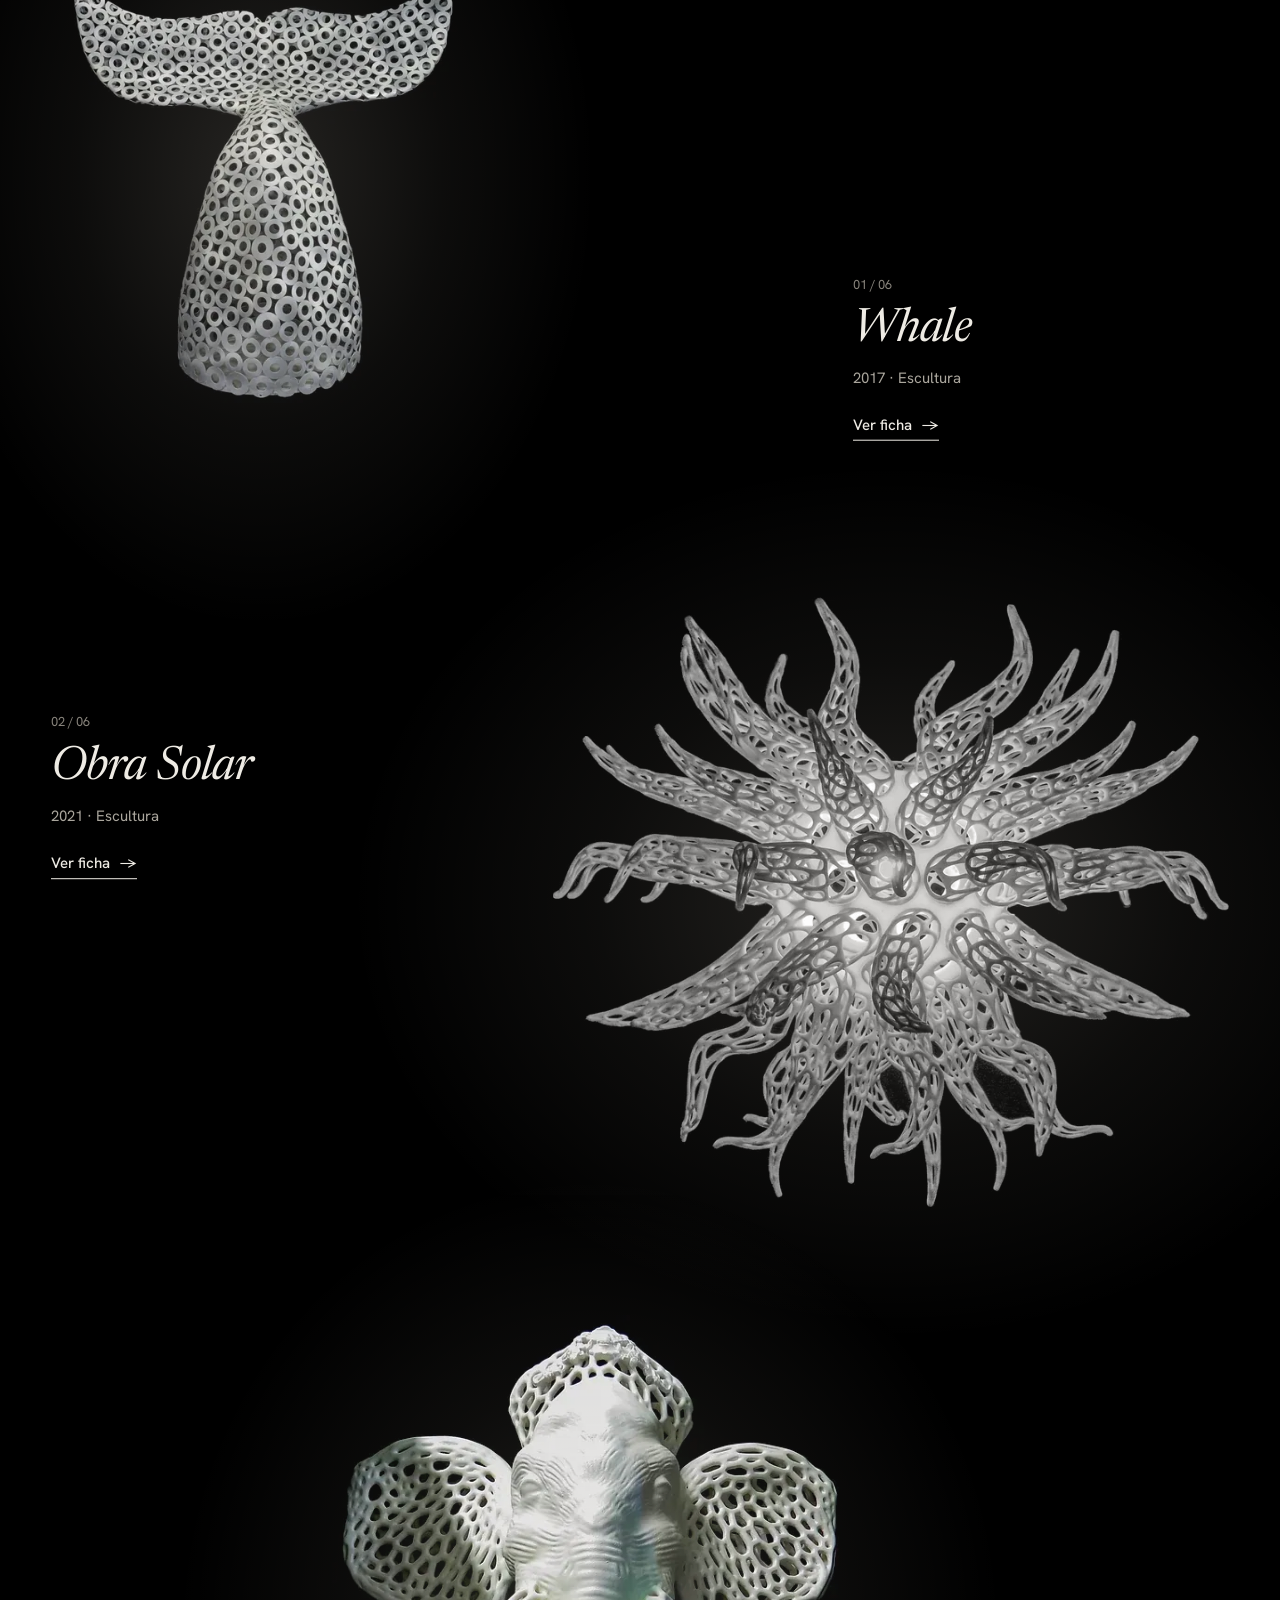
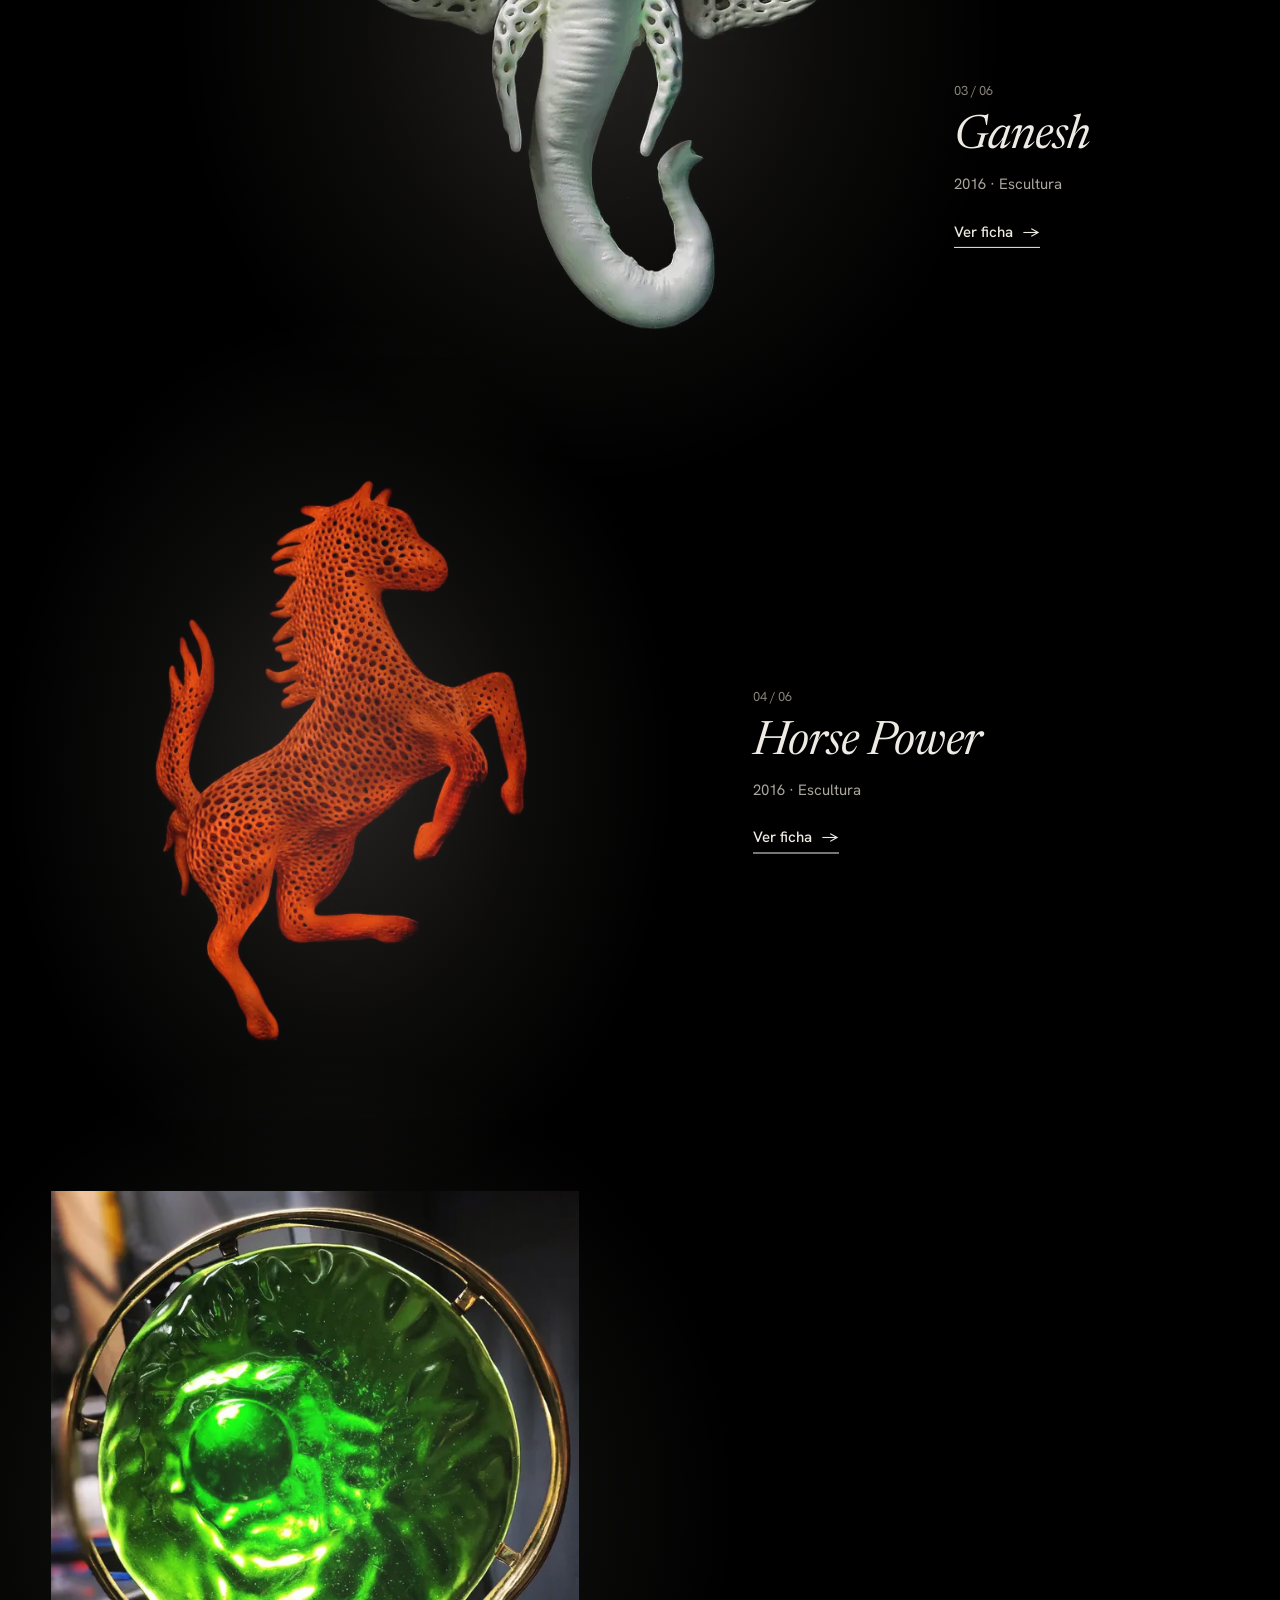
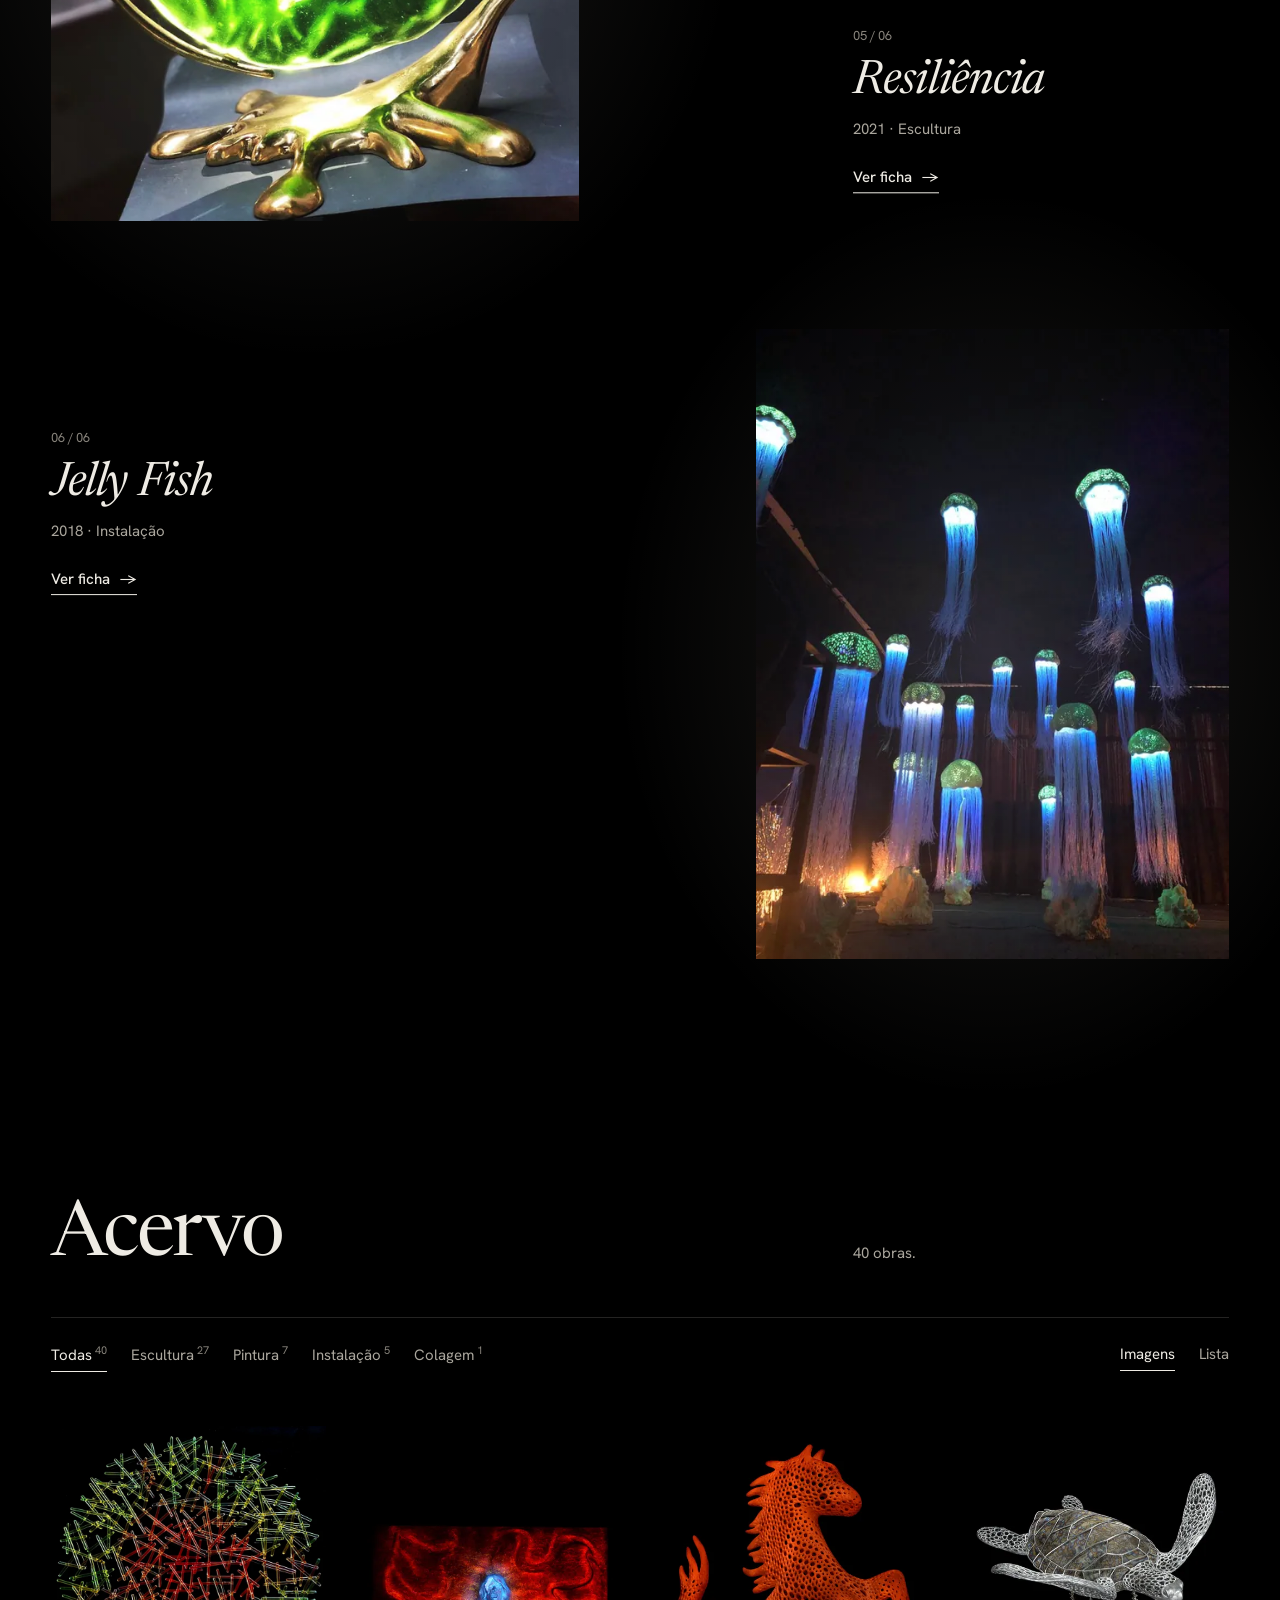
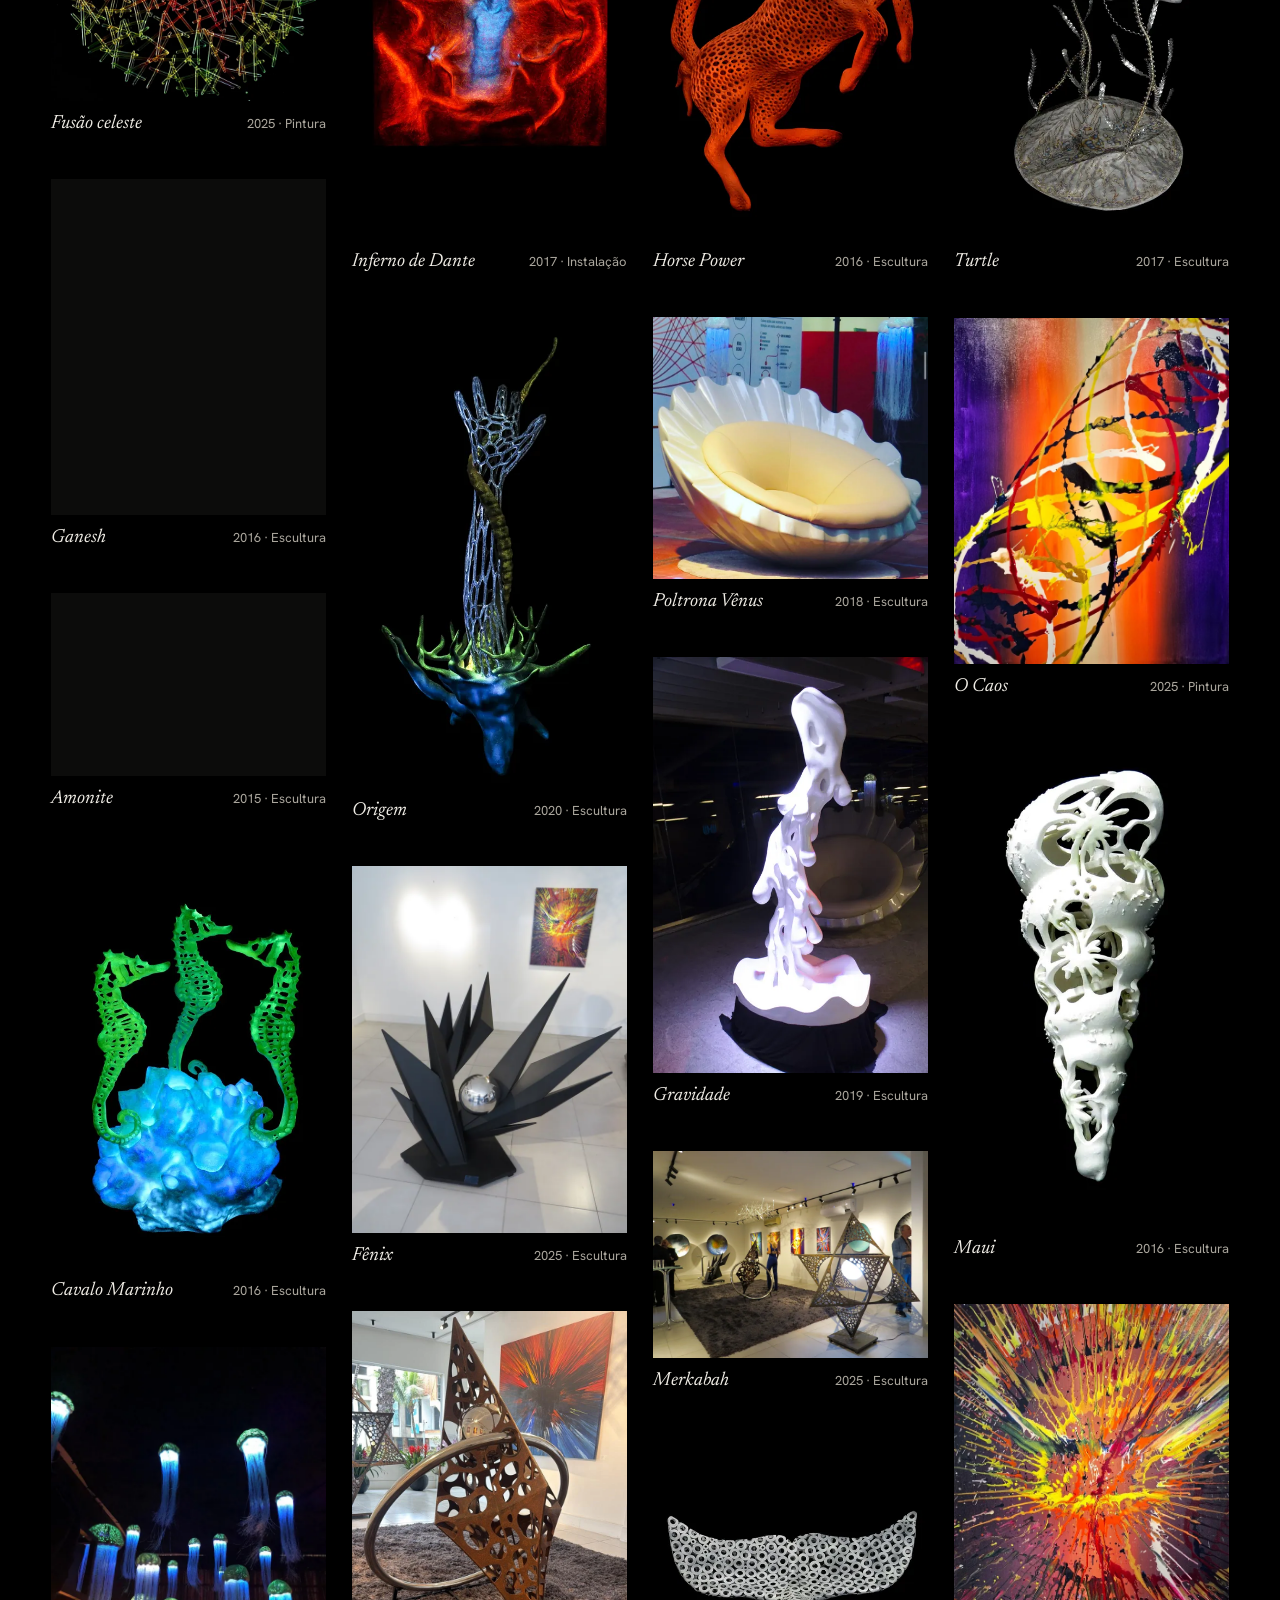
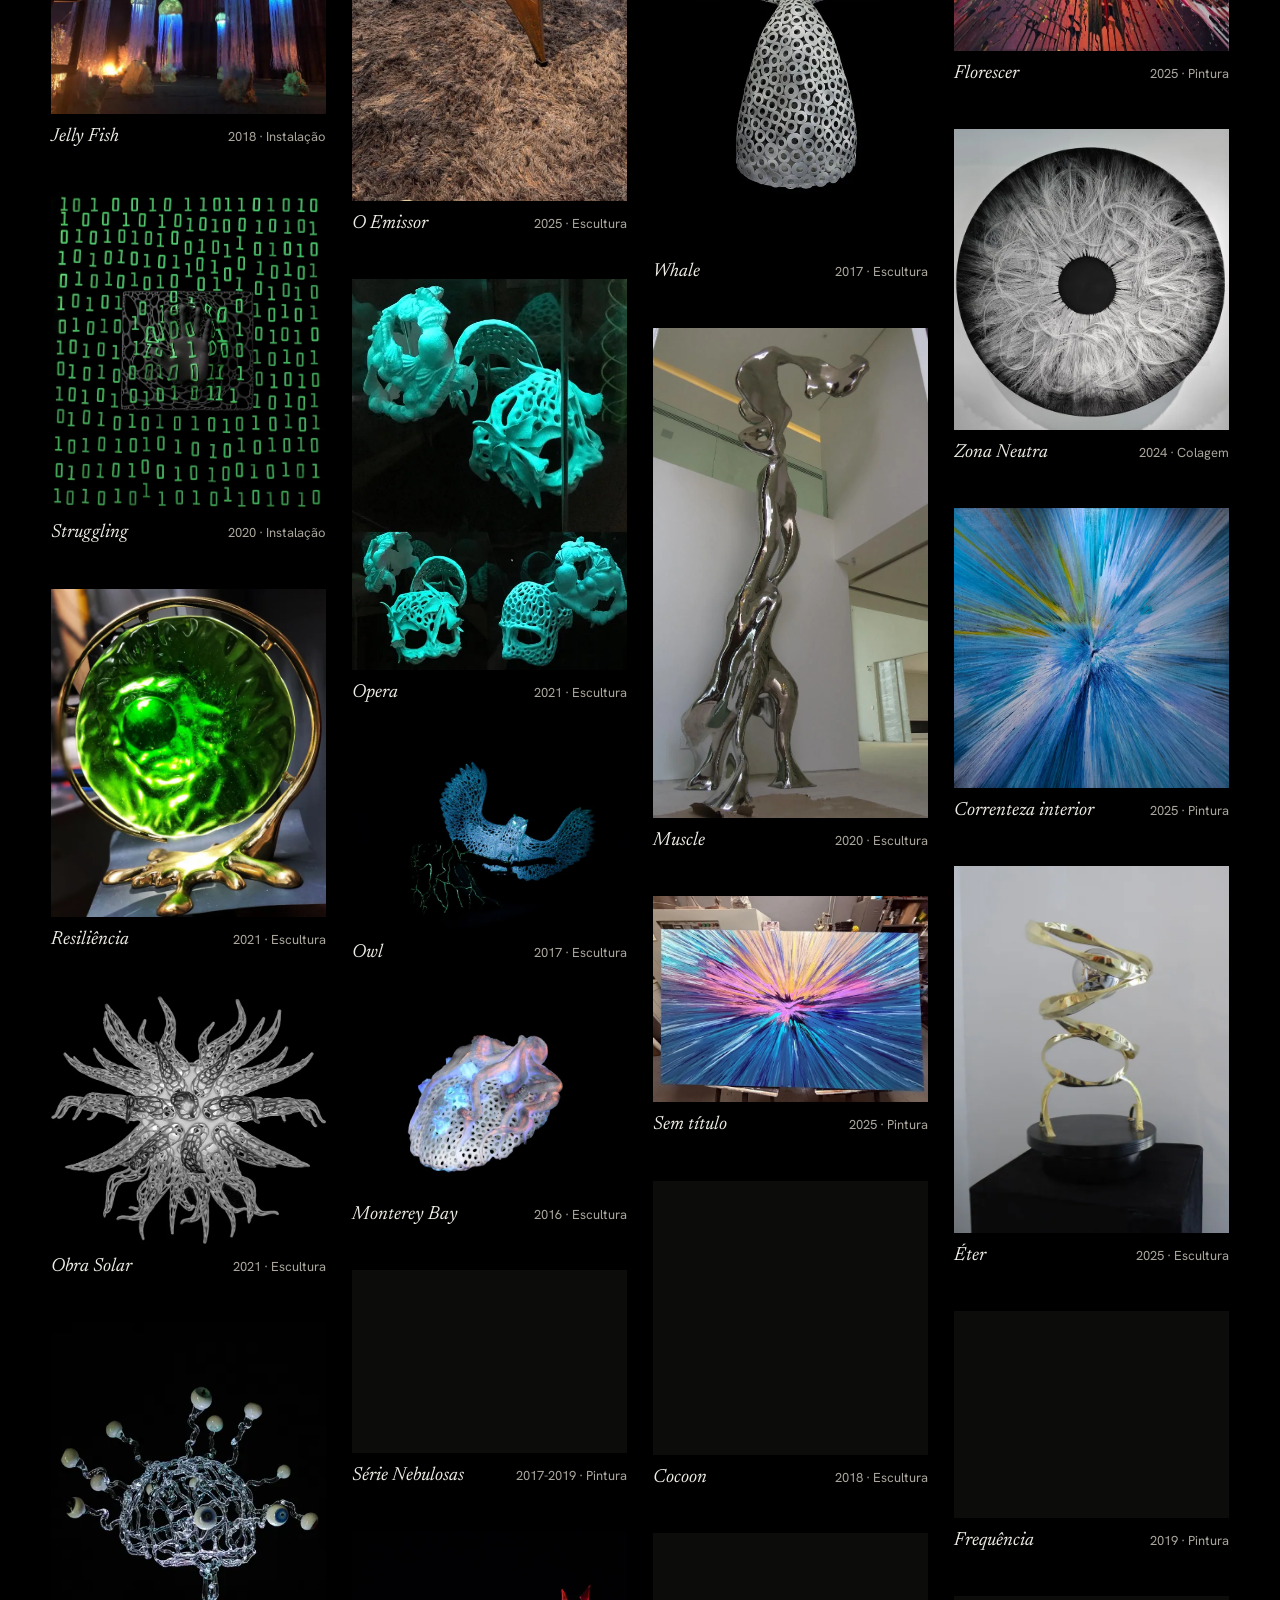
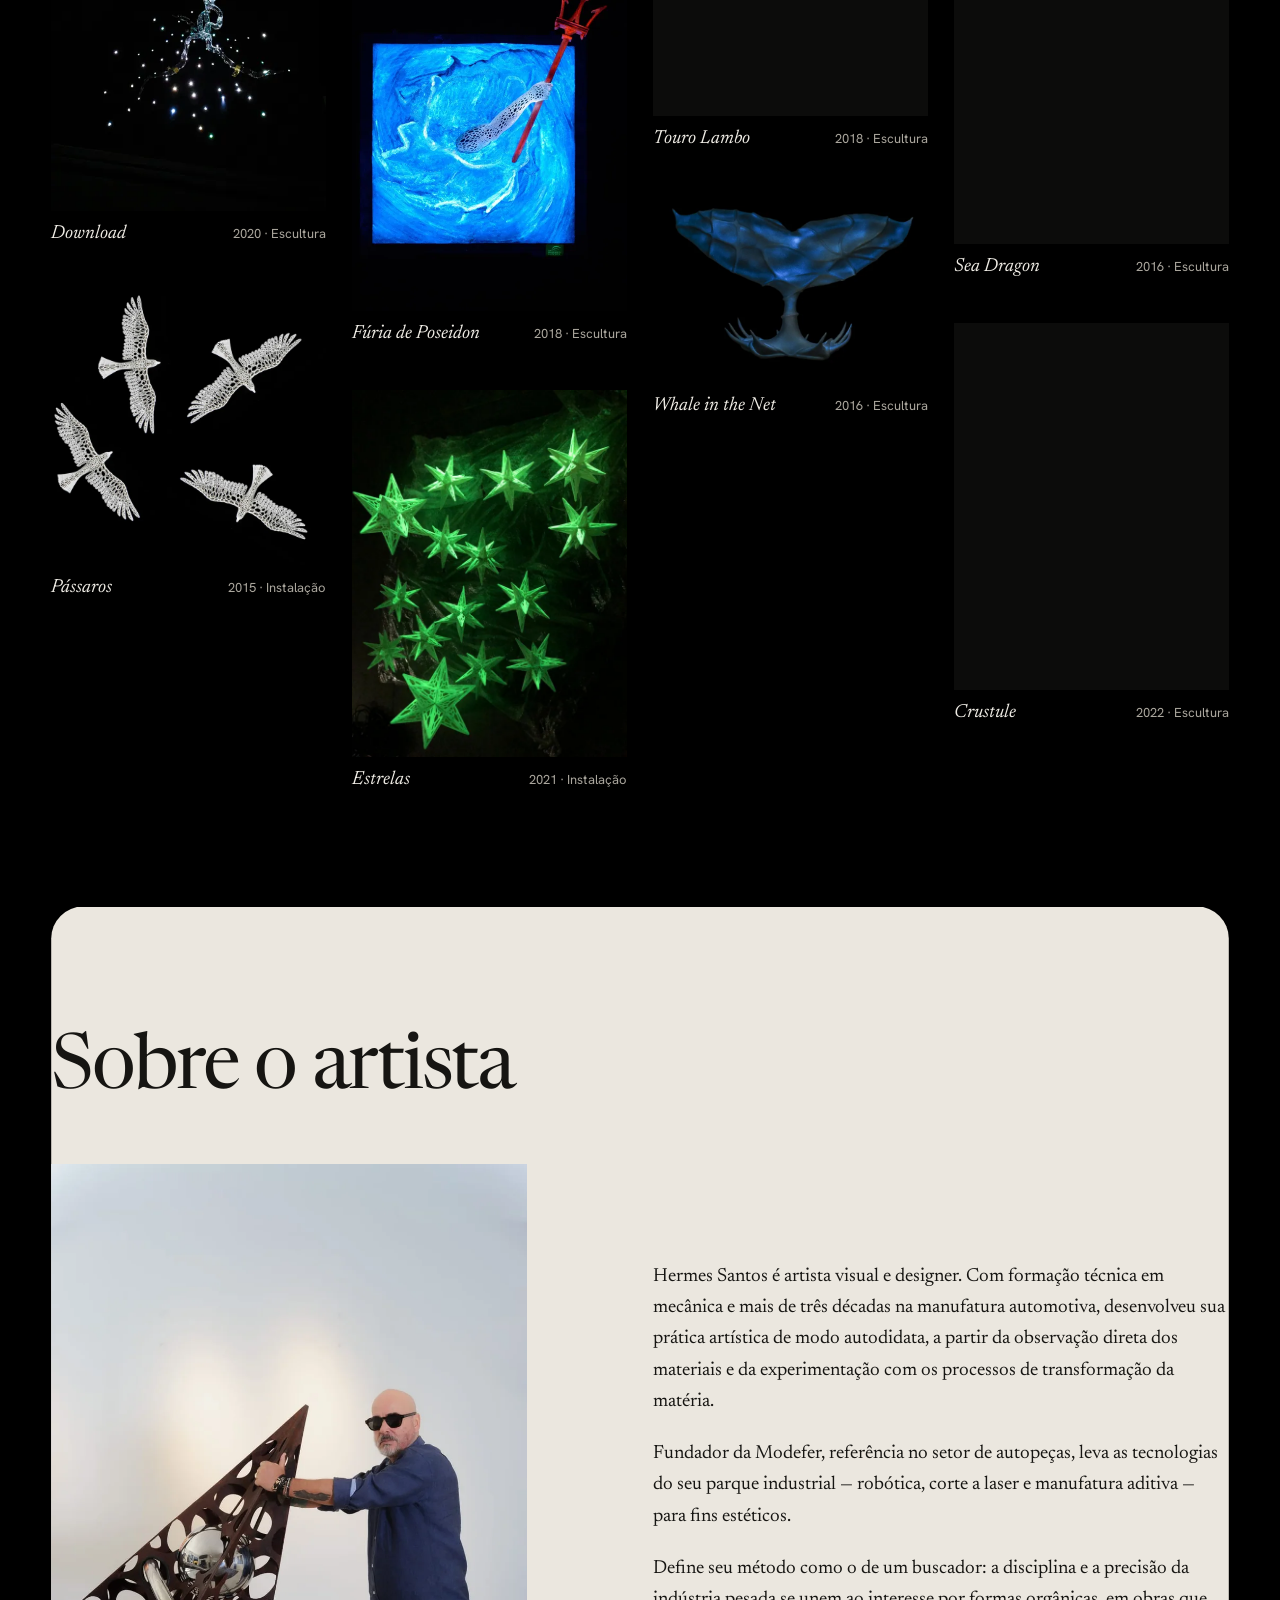
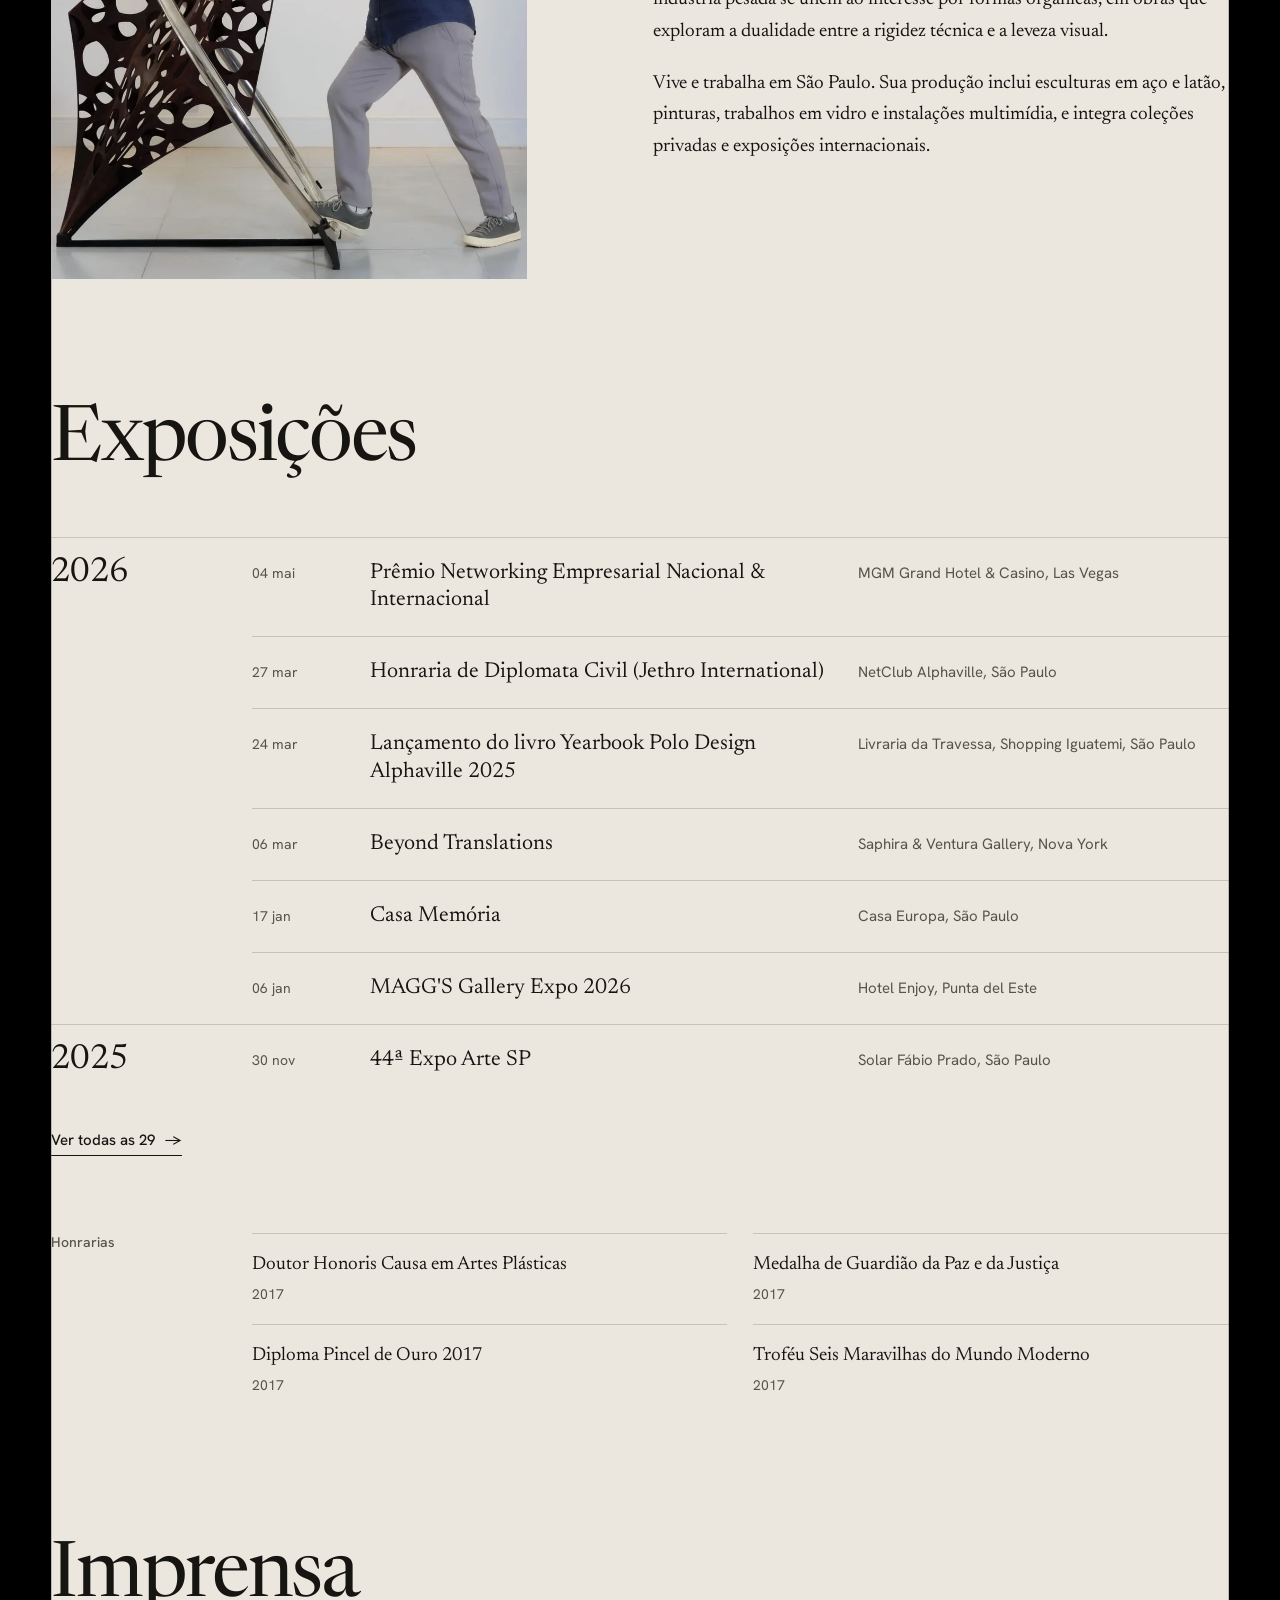
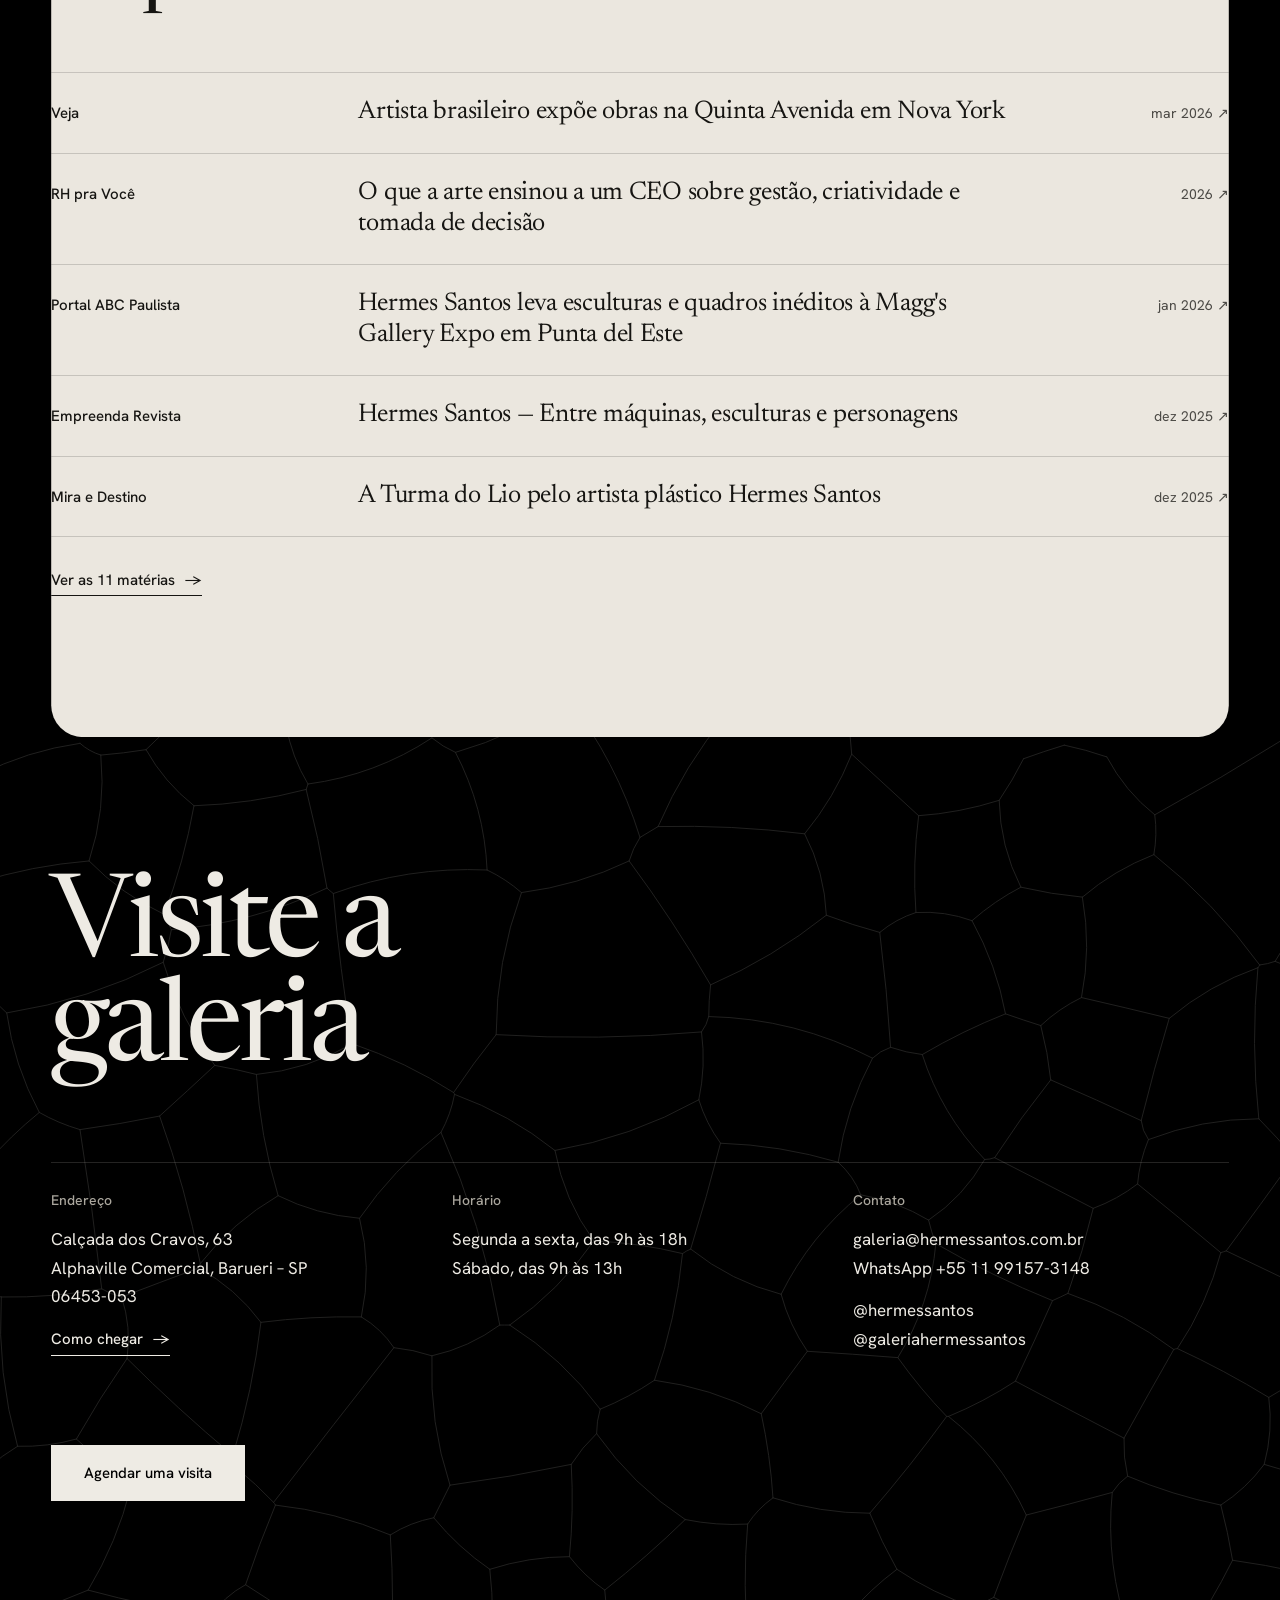
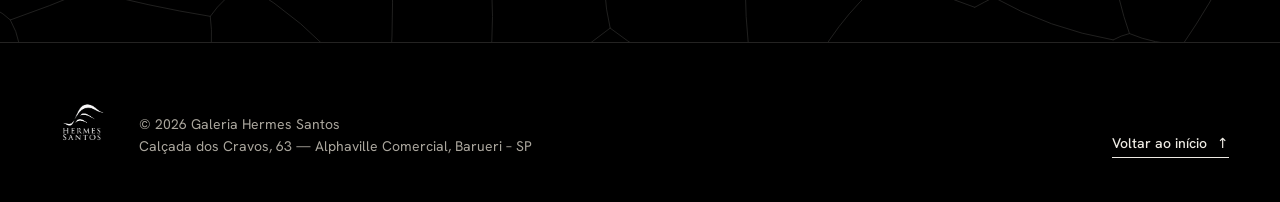
==== commit e6249c10: "feat: bring back the gallery-room opening The approved hero from the original skeleton returns as th" ====
--- a/index.html
+++ b/index.html
@@ -22,7 +22,8 @@
   <meta property="og:locale" content="pt_BR">
   <meta property="og:locale:alternate" content="en_US">
   <meta name="twitter:card" content="summary_large_image">
-  <link rel="preload" href="assets/obras/whale-2-g.webp" as="image" fetchpriority="high">
+  <link rel="preload" href="assets/gallery-room.webp" as="image" fetchpriority="high">
+  <link rel="preload" href="assets/zona-neutra-hero.webp" as="image" fetchpriority="high">
   <link rel="preconnect" href="https://fonts.googleapis.com"><link rel="preconnect" href="https://fonts.gstatic.com" crossorigin>
   <link rel="stylesheet" href="https://fonts.googleapis.com/css2?family=Hanken+Grotesk:wght@400;500&family=Newsreader:ital,opsz,wght@0,6..72,300..500;1,6..72,300..500&display=swap">
   <link rel="stylesheet" href="site.css">
@@ -34,9 +35,8 @@
       /* site.js marca window.__hsAssumiu ao começar; daí em diante ele mesmo garante o fim do preloader. */
       var semSite = function (fn) { return function () { if (!window.__hsAssumiu) fn(); }; };
       window.HermesIntro = new Promise(function (ok) { window.__fimIntro = ok; setTimeout(semSite(ok), 5000); });
-      if (calmo) d.classList.add('luz-apagada');
-      else d.classList.add('com-preloader', 'motion', 'intro-espera');
-      setTimeout(semSite(function () { d.classList.remove('com-preloader', 'intro-espera'); d.classList.add('luz-apagada'); }), 6000);
+      if (!calmo) d.classList.add('com-preloader', 'motion', 'intro-espera');
+      setTimeout(semSite(function () { d.classList.remove('com-preloader', 'intro-espera'); }), 6000);
     })(document.documentElement);
   </script>
   <script src="data/conteudo.js" defer></script>
@@ -85,18 +85,21 @@
   </div>
 
   <main id="conteudo" tabindex="-1">
-    <!-- abertura: uma obra no escuro. As obras com tinta de aluminato de estrôncio acumulam luz e brilham quando a sala apaga -->
-    <section class="abertura" id="inicio" aria-labelledby="nome">
-      <figure class="ab-obra com-foco">
-        <span class="foto par" style="--ar: .6654">
-          <img class="v-acesa" src="assets/obras/whale-2-g.webp" width="851" height="1279" alt="" fetchpriority="high">
-          <img class="v-apagada" src="assets/obras/whale-1-g.webp" width="851" height="1279" alt="" decoding="async">
-        </span>
-        <figcaption class="legenda ab-legenda"><em>Whale</em>, 2017</figcaption>
-      </figure>
-      <p class="ab-meta" data-i18n="ab.meta">Escultor e artista visual<br>São Paulo, Brasil</p>
-      <h1 class="ab-nome" id="nome"><span class="linha"><span>Hermes</span></span><span class="linha"><span>Santos</span></span></h1>
-      <a class="ab-descer" href="#destaques"><span data-i18n="ab.descer">Ver as obras</span><span class="seta" aria-hidden="true">↓</span></a>
+    <!-- abertura: a sala da galeria no escuro; o foco acende sobre a obra Zona Neutra, depois o nome e o banco aparecem -->
+    <section class="sala" id="inicio" aria-labelledby="nome">
+      <div class="sala-palco">
+        <img class="sala-fundo" src="assets/gallery-room.webp" width="1672" height="941" alt="" fetchpriority="high">
+        <div class="sala-escuro" aria-hidden="true"></div>
+        <div class="sala-chao" aria-hidden="true"></div>
+        <div class="sala-bordas" aria-hidden="true"></div>
+        <div class="sala-obra sala-obra--sombra" aria-hidden="true"></div>
+        <div class="sala-obra"><img src="assets/zona-neutra-hero.webp" width="740" height="740" alt="Zona Neutra, de Hermes Santos: disco de fibras claras em torno de um centro escuro" data-i18n-alt="sala.alt" fetchpriority="high"></div>
+        <h1 class="sala-nome" id="nome" aria-label="Hermes Santos"><span>H<span class="versalete">ermes</span></span> <span>S<span class="versalete">antos</span></span></h1>
+        <p class="sala-sub" data-i18n="sala.sub">Galeria de arte</p>
+        <img class="sala-banco" src="assets/gallery-bench.webp" width="1390" height="223" alt="">
+        <div class="sala-banco-luz" aria-hidden="true"></div>
+        <a class="sala-descer" href="#destaques"><span data-i18n="ab.descer">Ver as obras</span><span class="seta" aria-hidden="true">↓</span></a>
+      </div>
     </section>
 
     <section class="lede" aria-label="Apresentação" data-i18n-aria="lede.aria">
--- a/site.css
+++ b/site.css
@@ -89,7 +89,7 @@
 .topo.claro { color: var(--tinta); }
 .topo.claro::before { opacity: 0; }
 .topo.claro::after { opacity: 1; }
-.motion .topo { transition: color .5s var(--suave), opacity 1s var(--suave) .5s; }
+.motion .topo { transition: color .5s var(--suave), opacity 1s var(--suave) 2.6s; }
 .motion.intro-espera .topo { opacity: 0; }
 .topo-marca { display: flex; align-items: center; gap: 12px; font: 400 21px/1 var(--serif); letter-spacing: -.01em; white-space: nowrap; }
 .topo-marca img { width: auto; height: 22px; transition: filter .5s; }
@@ -150,41 +150,79 @@
 .com-foco .foto img { mix-blend-mode: lighten; }
 .luz-apagada .com-foco .foto::before { opacity: 0; }
 
-/* ---------- abertura ---------- */
-.abertura { position: relative; height: 100vh; height: 100svh; min-height: 560px; overflow: hidden; isolation: isolate; }
-.ab-obra { position: absolute; right: clamp(20px, 9vw, 170px); bottom: 7vh; display: flex; flex-direction: row-reverse; align-items: flex-end; gap: clamp(20px, 2.4vw, 36px); translate: 0 calc(var(--rol, 0) * .16px); }
-.ab-obra .foto { height: min(76vh, 880px); height: min(76svh, 880px); }
-.ab-obra .foto::before { inset: -26% -70%; }
-.ab-legenda { align-self: flex-start; width: 16ch; padding-top: 4vh; }
-.ab-meta { position: absolute; left: var(--margem); top: calc(var(--topo-h) + 5vh); font-size: 15px; line-height: 1.5; color: var(--luz-2); }
-.ab-nome { position: absolute; left: calc(var(--margem) - .05em); bottom: 5vh; font: 400 clamp(76px, 14.4vw, 250px)/.84 var(--serif); letter-spacing: -.035em; translate: 0 calc(var(--rol, 0) * .07px); }
-.linha { display: block; overflow: hidden; padding: .02em .04em .1em; margin: -.02em -.04em -.1em; }
-.linha > span { display: block; }
-.linha + .linha { padding-left: .95em; }
-.ab-descer { position: absolute; right: var(--margem); bottom: 2.6vh; display: inline-flex; gap: 10px; font-size: 14px; color: var(--luz-2); transition: color .3s; }
-.ab-descer:hover { color: var(--luz-1); }
+/* ---------- abertura: a sala da galeria ----------
+   A foto da sala já tem a luz e os reflexos; camadas escuras por cima somem em sequência:
+   primeiro a sala, depois o foco sobre a Zona Neutra, a obra, o chão e o banco, e por fim o nome.
+   Com a luz apagada (botão do topo), a sala volta ao escuro e só o foco fica sobre a obra. */
+.sala { position: relative; overflow: clip; background: var(--noite); }
+.sala-palco { position: relative; isolation: isolate; width: min(100%, 2560px); height: 100vh; height: 100svh; min-height: 600px; margin: 0 auto; container-type: size; translate: 0 calc(var(--rol, 0) * .3px); }
+.sala-fundo { position: absolute; inset: 0; z-index: -3; width: 100%; height: 100%; object-fit: cover; object-position: center 80%; }
+.sala-escuro, .sala-chao { position: absolute; inset: 0; z-index: -2; pointer-events: none; opacity: 0; transition: opacity 1.4s var(--suave); }
+.sala-escuro { background: radial-gradient(ellipse 38% 90% at 50% 0%, var(--noite) 0%, var(--noite) 35%, transparent 80%); }
+.sala-chao { background: linear-gradient(transparent 68%, var(--noite) 80%); }
+.sala-bordas { position: absolute; inset: 0; z-index: -2; pointer-events: none; background: linear-gradient(90deg, var(--noite), transparent 5%, transparent 95%, var(--noite)); }
+@media (min-aspect-ratio: 19/10) {
+  .sala-bordas::before { content: ''; position: absolute; inset: 0; background: linear-gradient(90deg, rgba(0, 0, 0, .97), rgba(0, 0, 0, .95) 12%, transparent 25%, transparent 75%, rgba(0, 0, 0, .95) 88%, rgba(0, 0, 0, .97));
+    -webkit-mask-image: linear-gradient(#000 0%, #000 8%, transparent 19%); mask-image: linear-gradient(#000 0%, #000 8%, transparent 19%); }
+}
+.sala-obra { position: absolute; top: 14%; left: 50%; width: min(21cqw, 38cqh); aspect-ratio: 1; translate: -50% 0; border-radius: 50%; overflow: hidden; border: 1px solid #171411; }
+.sala-obra img { width: 100%; height: 100%; object-fit: cover; border-radius: 50%; }
+.sala-obra::after { content: ''; position: absolute; inset: 0; border-radius: 50%; box-shadow: inset 1px 1px 0 rgba(235, 209, 174, .17);
+  background: radial-gradient(circle at 32% 18%, rgba(255, 228, 186, .12), transparent 52%), linear-gradient(145deg, transparent 45%, rgba(0, 0, 0, .17)); }
+.sala-obra--sombra { overflow: visible; border-color: transparent; pointer-events: none; }
+.sala-obra--sombra::before { content: ''; position: absolute; inset: -1px; border-radius: 50%; box-shadow: .4cqw .8cqw 1.2cqw rgba(0, 0, 0, .7), 2cqw 4cqw 6cqw rgba(0, 0, 0, .72), 5cqw 10cqw 18cqw rgba(0, 0, 0, .7); }
+.sala-obra--sombra::after { content: none; }
+.sala-nome { position: absolute; top: calc(57cqh - .22em); left: 50%; translate: -50% 0; font: 300 clamp(52px, 6vw, 150px)/1.06 var(--serif); letter-spacing: .055em; white-space: nowrap; text-align: center; }
+.versalete { font-size: .82em; text-transform: uppercase; }
+.sala-sub { position: absolute; top: calc(69cqh - .3em); left: 50%; translate: -50% 0; padding-left: .5em; font-size: clamp(13px, 1.05vw, 22px); letter-spacing: .5em; text-transform: uppercase; white-space: nowrap; color: var(--luz-2); }
+.sala-banco { position: absolute; top: 83%; left: 50%; z-index: 1; width: 45.6%; height: 10cqh; translate: -50% 0; filter: brightness(.38); box-shadow: 0 18px 16px -12px rgba(0, 0, 0, .6); }
+.sala-banco-luz { position: absolute; top: calc(83% + 2.1cqh); left: 50%; z-index: 2; width: 45.1%; height: 1px; translate: -50% 0; pointer-events: none; background: linear-gradient(90deg, transparent, rgba(219, 177, 127, .13) 15%, rgba(219, 177, 127, .13) 85%, transparent); }
+.sala-descer { position: absolute; right: var(--margem); bottom: 2.6vh; z-index: 3; display: inline-flex; gap: 10px; font-size: 14px; color: var(--luz-2); transition: color .3s; }
+.sala-descer:hover { color: var(--luz-1); }
 .seta { display: inline-block; animation: desce 2.4s var(--suave) infinite; }
 @keyframes desce { 0%, 100% { translate: 0 0; } 50% { translate: 0 4px; } }
-/* entrada depois do preloader */
-.motion .ab-nome .linha > span { transition: transform 1.1s var(--sai) .1s; }
-.motion .ab-nome .linha + .linha > span { transition-delay: .22s; }
-.motion.intro-espera .ab-nome .linha > span { transform: translateY(108%); }
-.motion .ab-obra .foto { transition: opacity 1.5s var(--suave), scale 2s var(--sai); }
-.motion.intro-espera .ab-obra .foto { opacity: 0; scale: 1.06; }
-.motion .ab-meta, .motion .ab-legenda, .motion .ab-descer { transition: opacity 1.2s var(--suave) .45s, translate 1.2s var(--sai) .45s, color .3s; }
-.motion.intro-espera .ab-meta, .motion.intro-espera .ab-legenda, .motion.intro-espera .ab-descer { opacity: 0; translate: 0 12px; }
+/* luz apagada: a sala escurece e só o foco sobre a obra continua */
+.luz-apagada .sala-escuro { opacity: .92; }
+.luz-apagada .sala-chao { opacity: .85; }
+.luz-apagada .sala-banco { filter: brightness(.16); }
+.sala-banco { transition: filter 1.4s var(--suave); }
+/* entrada: começa quando o anel do preloader se abre (a classe intro-espera sai) */
+.motion .sala { --entra: cubic-bezier(.22, .61, .36, 1); }
+.motion .sala-fundo { transform-origin: 50% 40%; animation: sala-surge 1.8s var(--entra) both, sala-assenta 4.2s var(--entra) both; }
+.motion .sala-bordas::before { animation: sala-surge 1.8s var(--entra) both; }
+.motion .sala-escuro { animation: sala-acende 1.8s var(--entra) .4s both; }
+.motion .sala-chao { animation: sala-acende 1.6s var(--entra) 1.3s both; }
+.motion .sala-obra:not(.sala-obra--sombra) { animation: sala-surge 1.8s var(--entra) 1s both; }
+.motion .sala-obra--sombra, .motion .sala-obra:not(.sala-obra--sombra)::after { animation: sala-surge 1.5s var(--entra) 1.5s both; }
+.motion .sala-banco, .motion .sala-banco-luz { animation: sala-surge 1.6s var(--entra) 1.3s both; }
+.motion .sala-nome { animation: sala-titulo 1.4s var(--entra) 1.9s both; }
+.motion .sala-sub { animation: sala-surge 1.2s var(--entra) 2.5s both; }
+.motion .sala-descer { animation: sala-surge 1s var(--entra) 3.2s both; }
+.motion.intro-espera .sala *, .motion.intro-espera .sala *::before, .motion.intro-espera .sala *::after { animation-play-state: paused; }
+/* depois que a entrada acaba, a luz apagada volta a escurecer a sala (a animação deixa de valer) */
+.luz-apagada .sala-escuro, .luz-apagada .sala-chao { animation: none; }
+@keyframes sala-surge { from { opacity: 0; } }
+@keyframes sala-acende { from { opacity: 1; } }
+@keyframes sala-assenta { from { transform: scale(1.035); } }
+@keyframes sala-titulo { from { opacity: 0; translate: -50% 10px; } }
+@media (max-width: 999px) {
+  .sala-obra { width: min(38vw, 34cqh, 340px); }
+  .sala-nome { font-size: 7.6vw; }
+  .sala-sub { font-size: 16px; }
+  .sala-banco { top: 84%; width: 58%; height: auto; }
+  .sala-banco-luz { top: calc(84% + 1.96vw); width: 57.4%; }
+}
 @media (max-width: 767px) {
-  .ab-obra { left: 0; right: 0; top: calc(var(--topo-h) + 6px); bottom: auto; flex-direction: column; align-items: center; gap: 10px; }
-  /* a foto ocupa o que sobra entre o topo e o bloco do nome, sem nunca encostar no texto */
-  .ab-obra .foto { height: min(56vh, calc(100vh - var(--topo-h) - 114px - 4vh - 2 * .84 * min(24vw, 130px)));
-    height: min(56svh, calc(100svh - var(--topo-h) - 114px - 4svh - 2 * .84 * min(24vw, 130px))); }
-  .ab-legenda { width: auto; padding: 0 var(--margem); }
-  .ab-meta { top: auto; bottom: calc(4vh + 2 * .84 * min(24vw, 130px) + 18px); font-size: 14px; }
-  .ab-nome { bottom: 4vh; font-size: min(24vw, 130px); }
-  .linha + .linha { padding-left: .6em; }
-  .ab-descer { display: none; }
-}
-@media (max-height: 620px) and (min-width: 768px) { .ab-legenda { display: none; } }
+  .sala-fundo { object-position: center; }
+  .sala-bordas { background: rgba(0, 0, 0, .2); }
+  .sala-obra { top: 18%; width: min(66vw, 36cqh, 330px); }
+  .sala-nome { top: calc(55cqh - .22em); font-size: 10.4vw; letter-spacing: .035em; }
+  .sala-sub { top: calc(63cqh - .3em); padding-left: .46em; font-size: clamp(12px, 3.4vw, 16px); letter-spacing: .46em; }
+  .sala-banco { top: 85%; width: 76%; }
+  .sala-banco-luz { top: calc(85% + 2.57vw); width: 75%; }
+  .sala-descer { display: none; }
+}
+@media (max-height: 500px) and (min-width: 768px) { .sala-obra { width: min(38vw, 34cqh, 280px); } .sala-nome { font-size: 64px; } .sala-sub { font-size: 16px; } }
 
 /* ---------- apresentação ---------- */
 .lede { display: grid; grid-template-columns: repeat(12, minmax(0, 1fr)); column-gap: var(--vao); row-gap: 26px; padding: clamp(90px, 11vw, 160px) var(--margem); }
@@ -363,8 +401,9 @@
 @keyframes ficha-abre { from { opacity: 0; } }
 .f-caixa { display: grid; grid-template-columns: minmax(0, 1.7fr) minmax(340px, 1fr); height: 100%; }
 .f-fotos { display: grid; grid-template-rows: minmax(0, 1fr) auto; min-height: 0; }
-.f-palco { display: grid; place-items: center; min-height: 0; padding: clamp(20px, 4vw, 56px); overflow: hidden; }
-.f-palco img { max-width: 100%; max-height: 100%; width: auto; height: auto; object-fit: contain; animation: f-foto .9s var(--sai); }
+/* a foto inteira cabe no palco (em pé ou deitada), sem cortes: medida fixa + object-fit contain */
+.f-palco { --p: clamp(20px, 4vw, 56px); position: relative; min-height: 0; overflow: hidden; }
+.f-palco img { position: absolute; top: var(--p); left: var(--p); width: calc(100% - 2 * var(--p)); height: calc(100% - 2 * var(--p)); max-width: none; object-fit: contain; animation: f-foto .9s var(--sai); }
 @keyframes f-foto { from { opacity: 0; scale: 1.03; } }
 .f-miniaturas { display: flex; flex-wrap: wrap; justify-content: center; gap: 10px; padding: 0 20px 22px; }
 .f-miniaturas button { width: 60px; height: 60px; padding: 0; border: 1px solid var(--fio); background: none; cursor: pointer; opacity: .5; transition: opacity .3s, border-color .3s; }
@@ -388,7 +427,7 @@
   .f-caixa { grid-template-columns: minmax(0, 1fr); grid-template-rows: 56vh auto; overflow-y: auto; }
   .f-info { justify-content: flex-start; padding: 26px 22px 40px; border-left: 0; overflow: visible; }
   .f-fechar { position: fixed; top: 14px; right: 14px; z-index: 2; background: rgba(0, 0, 0, .6); }
-  .f-palco { padding: 16px; }
+  .f-palco { --p: 16px; }
 }
 
 /* ---------- cursor (só mouse, só sobre as obras) ---------- */
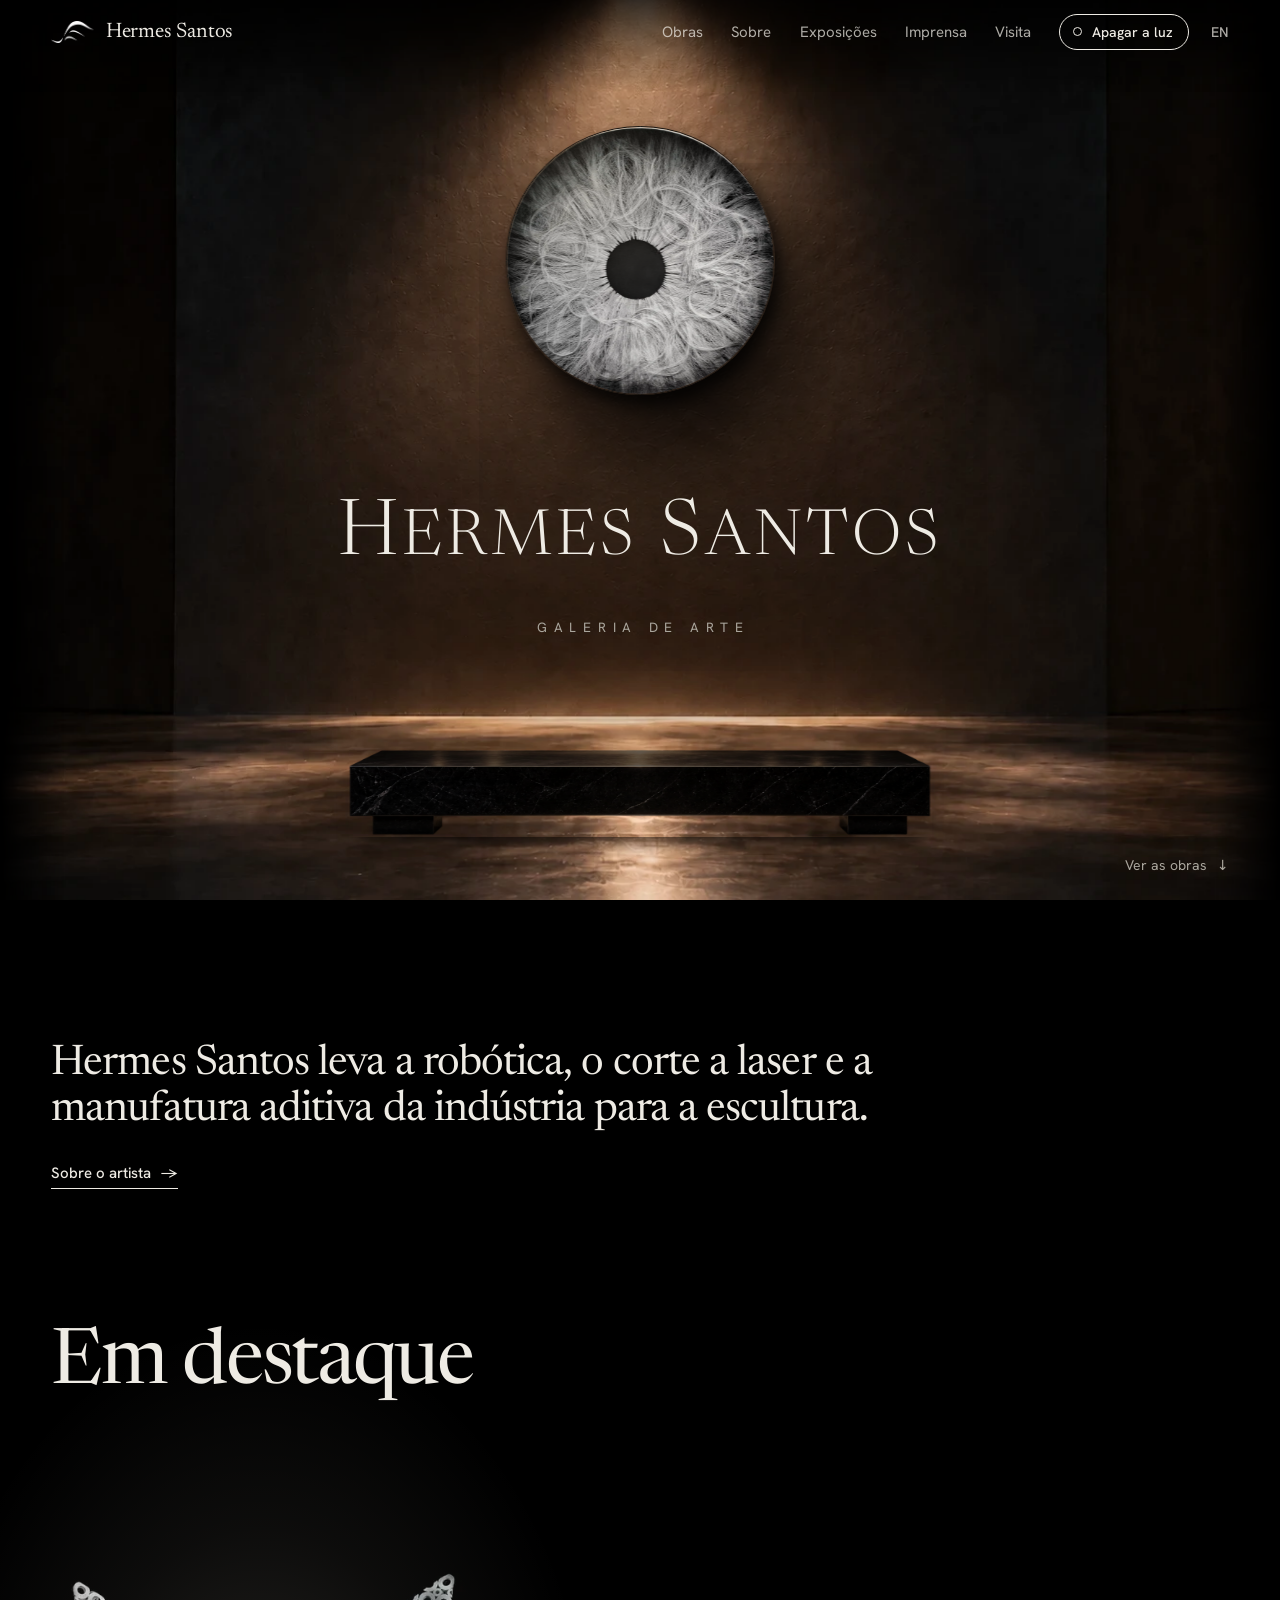
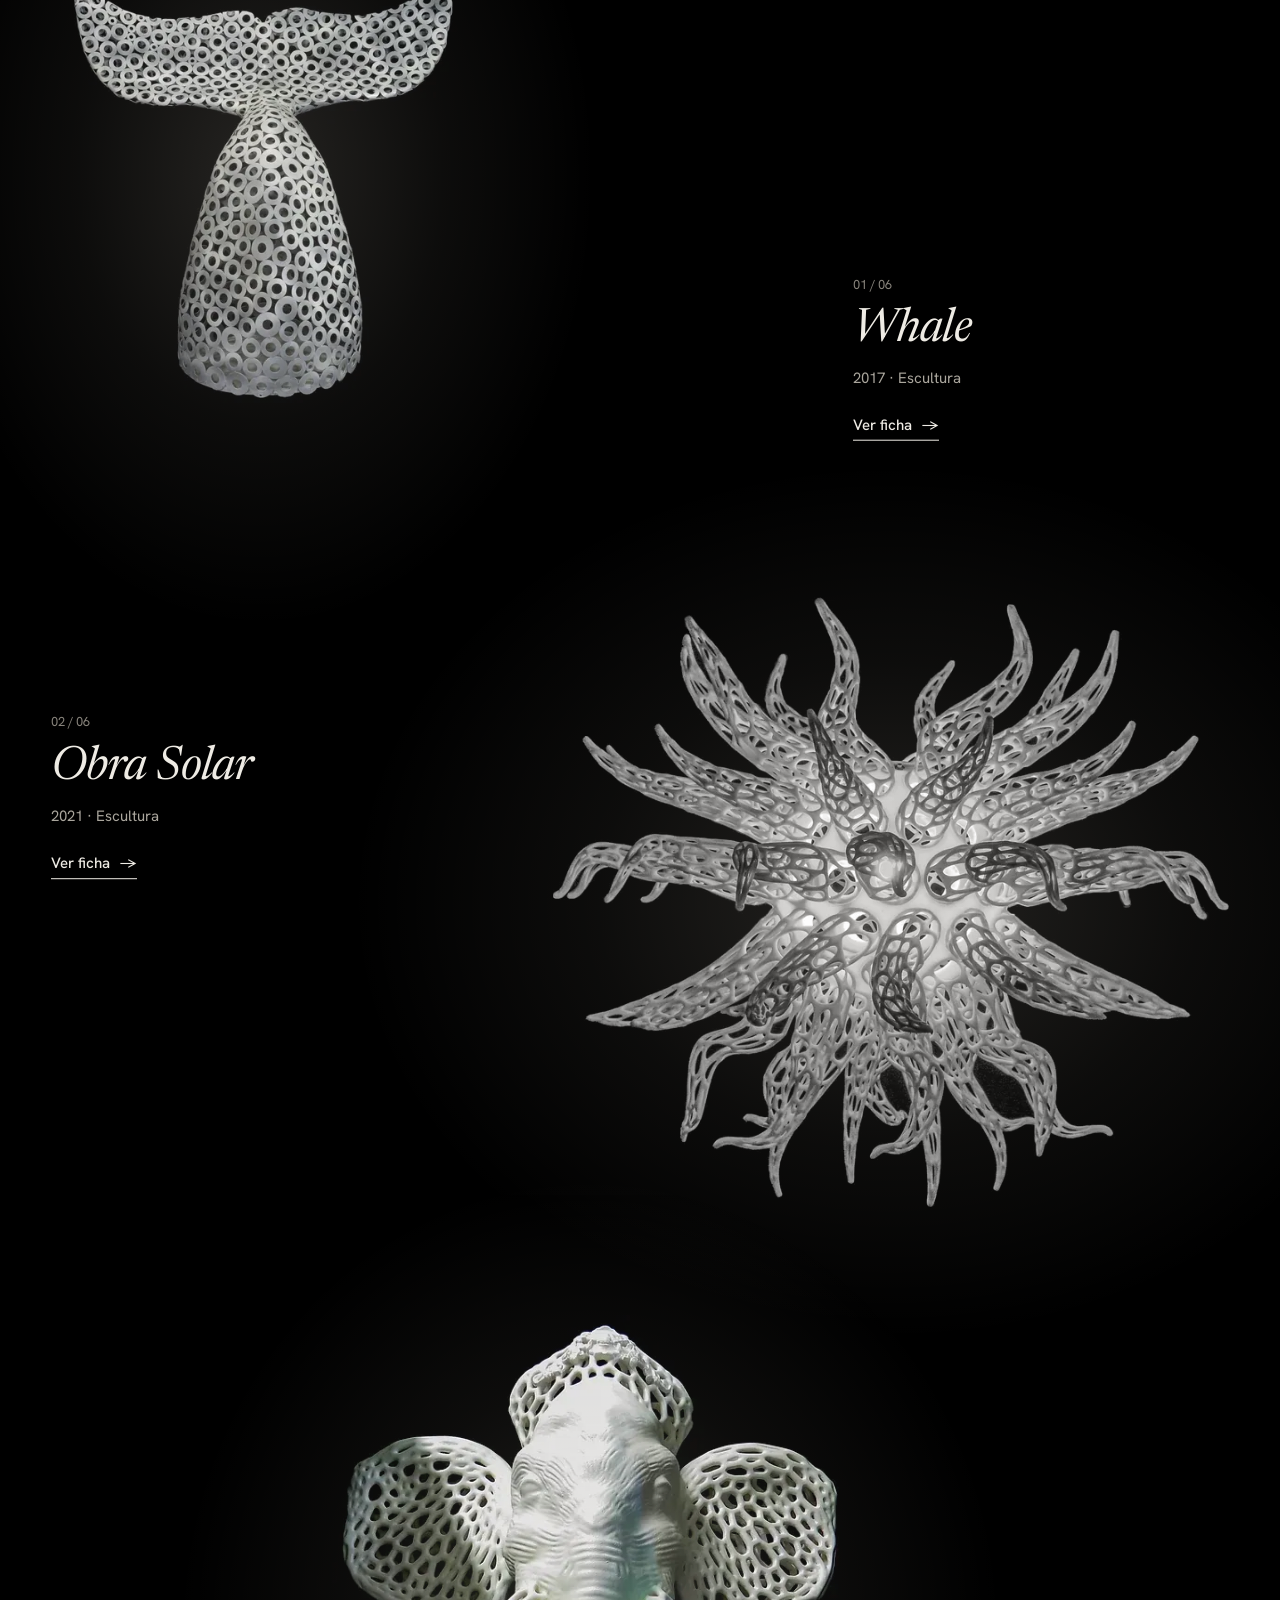
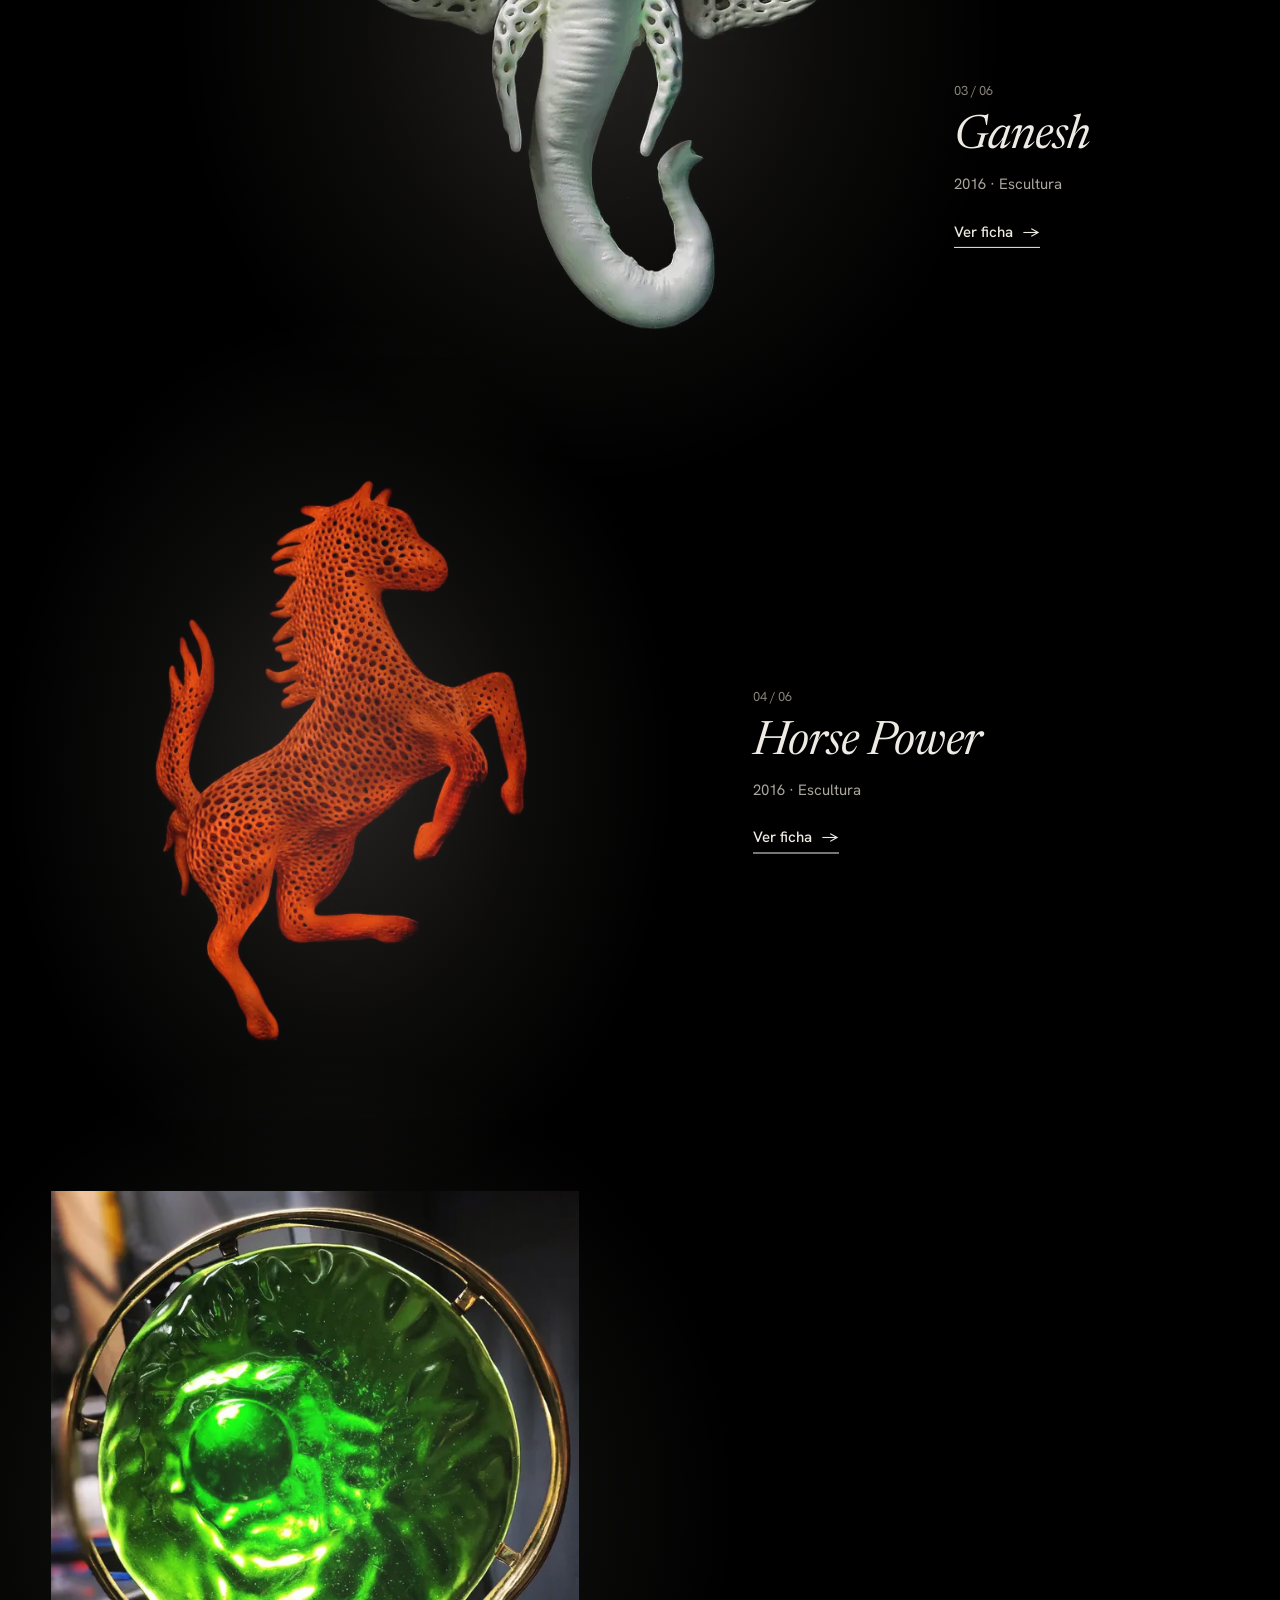
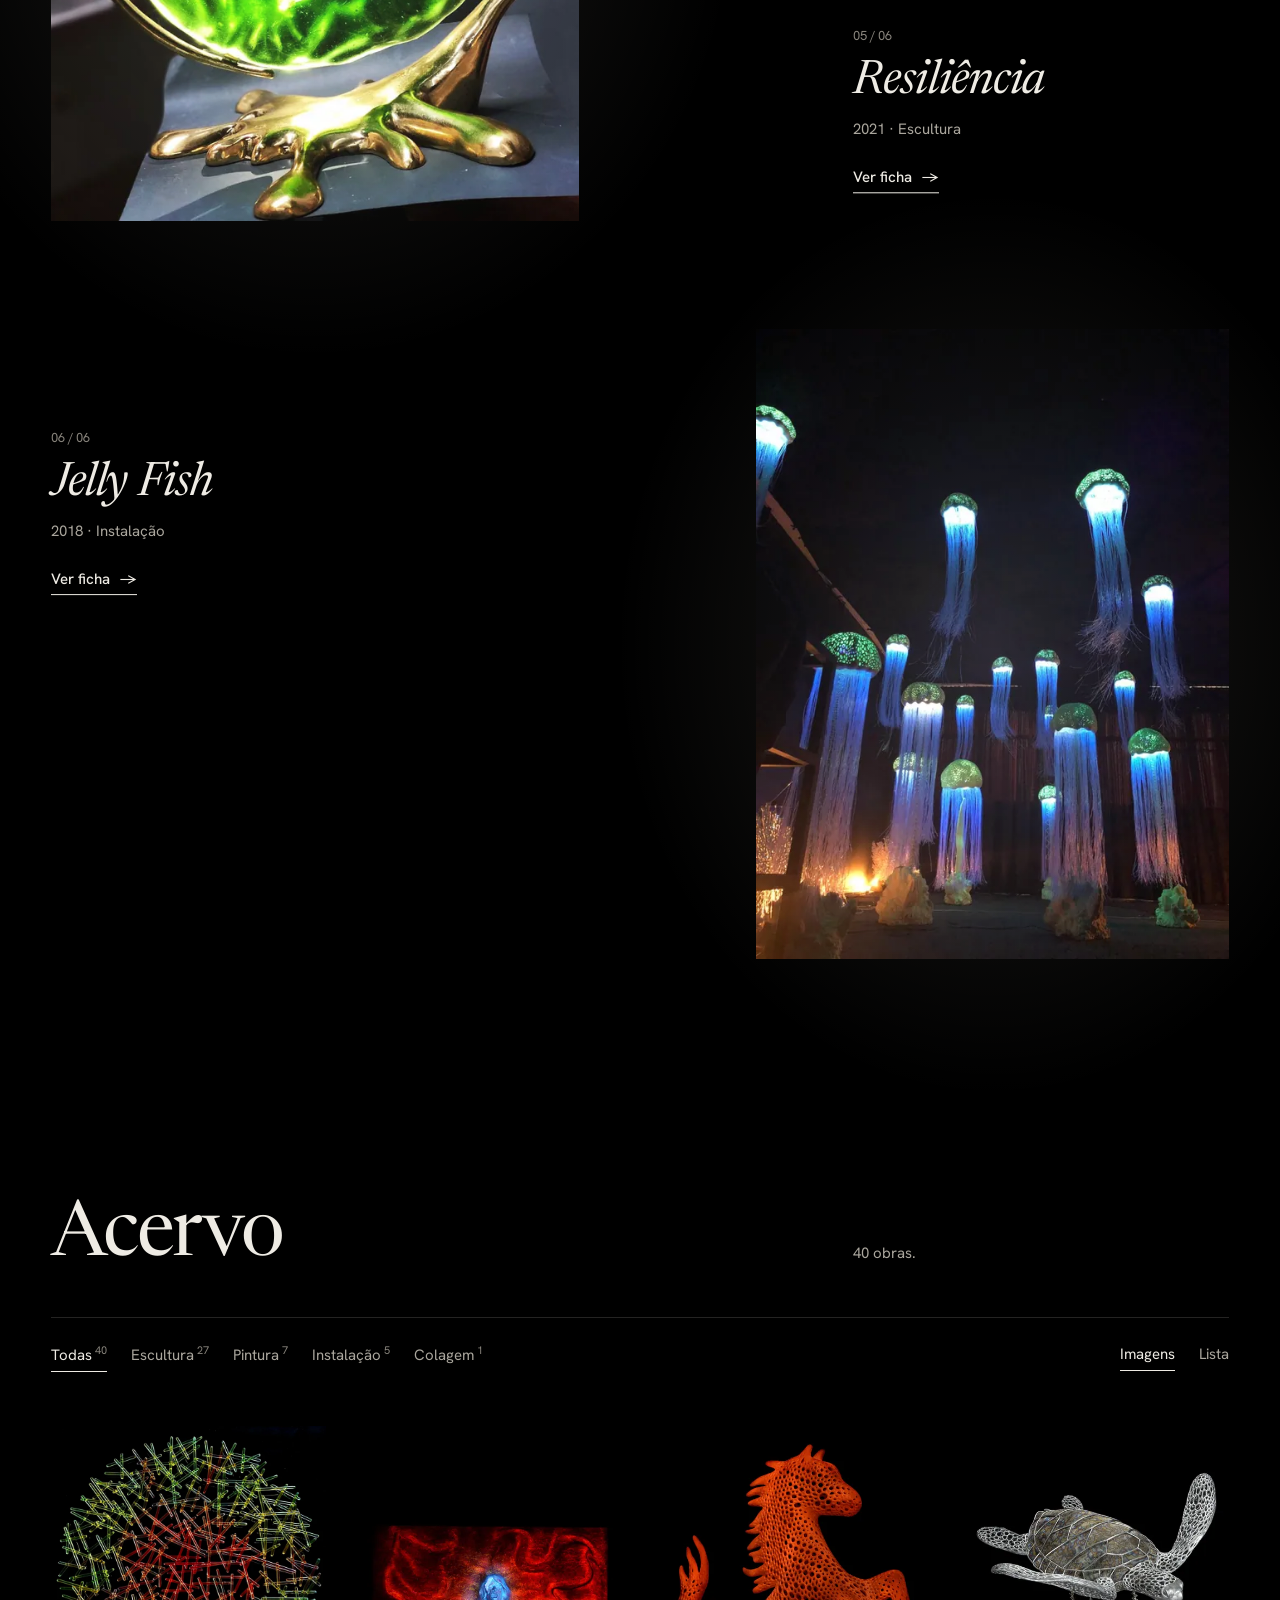
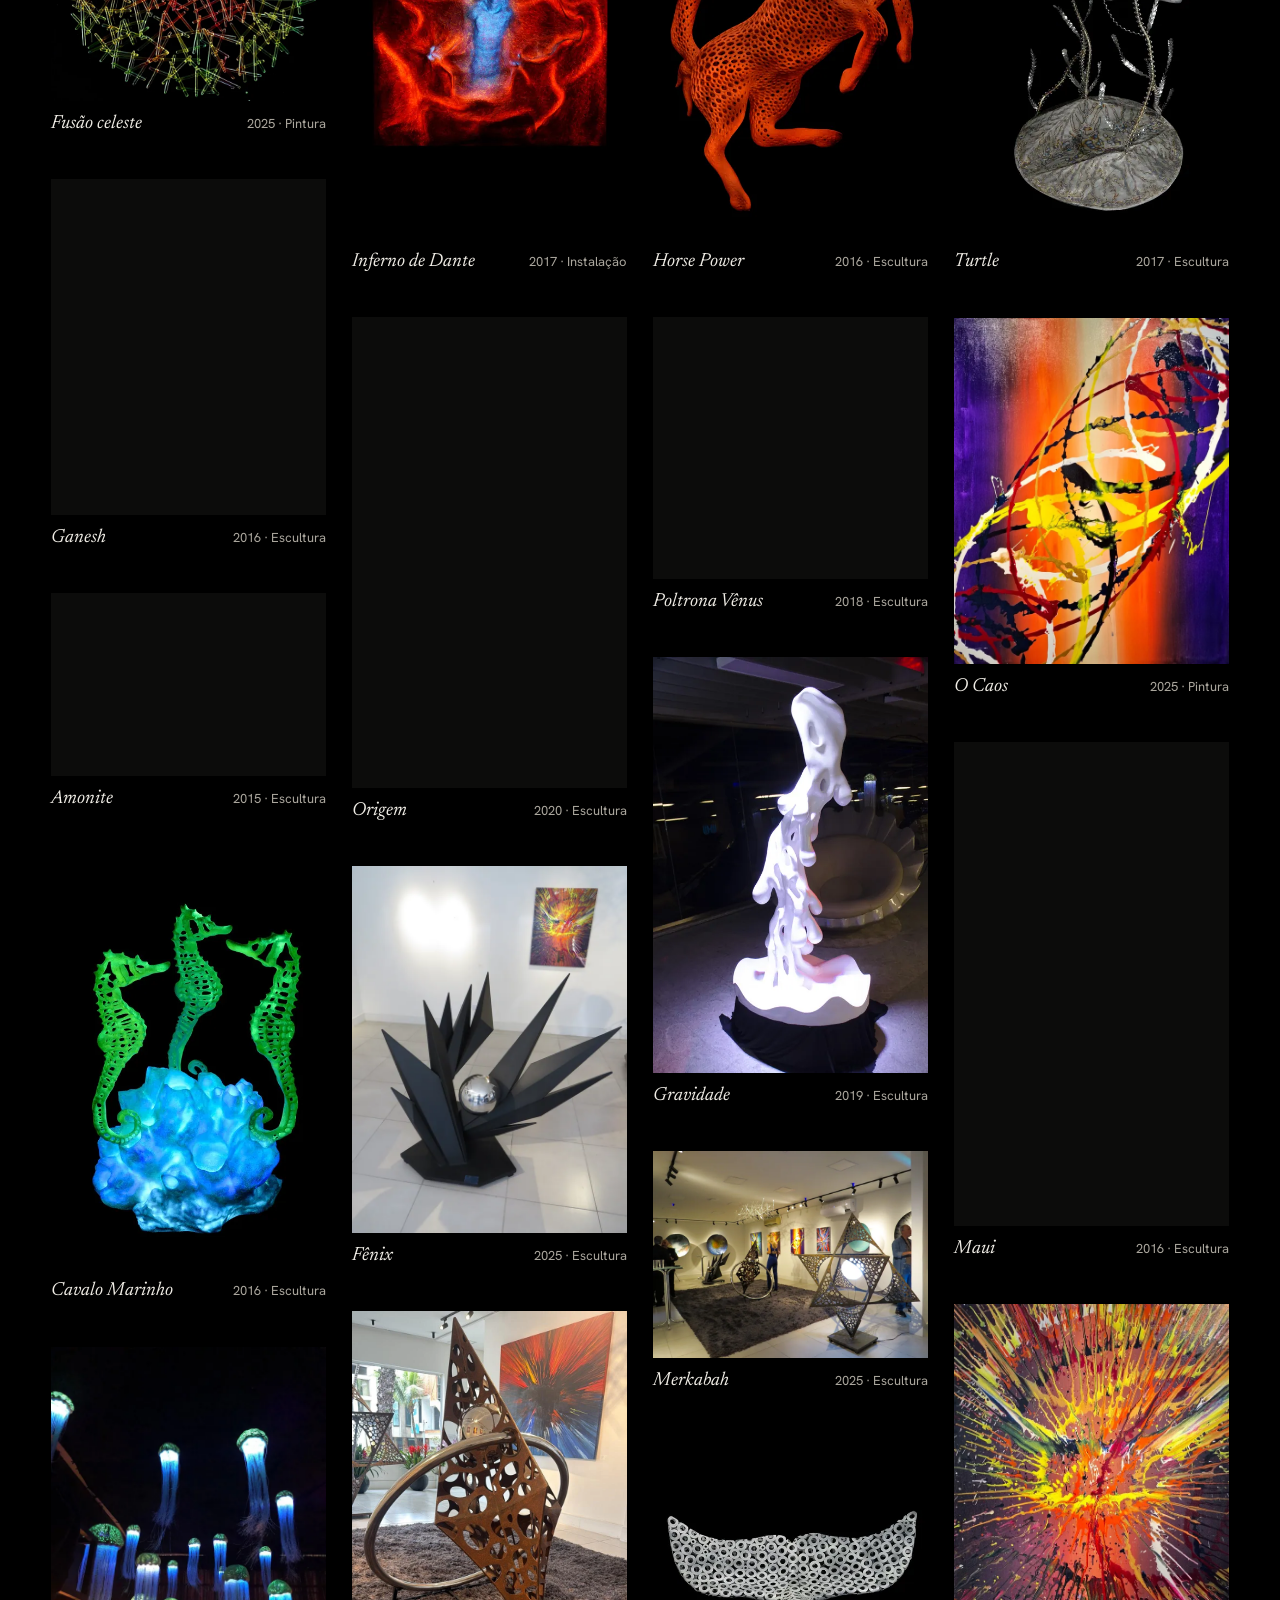
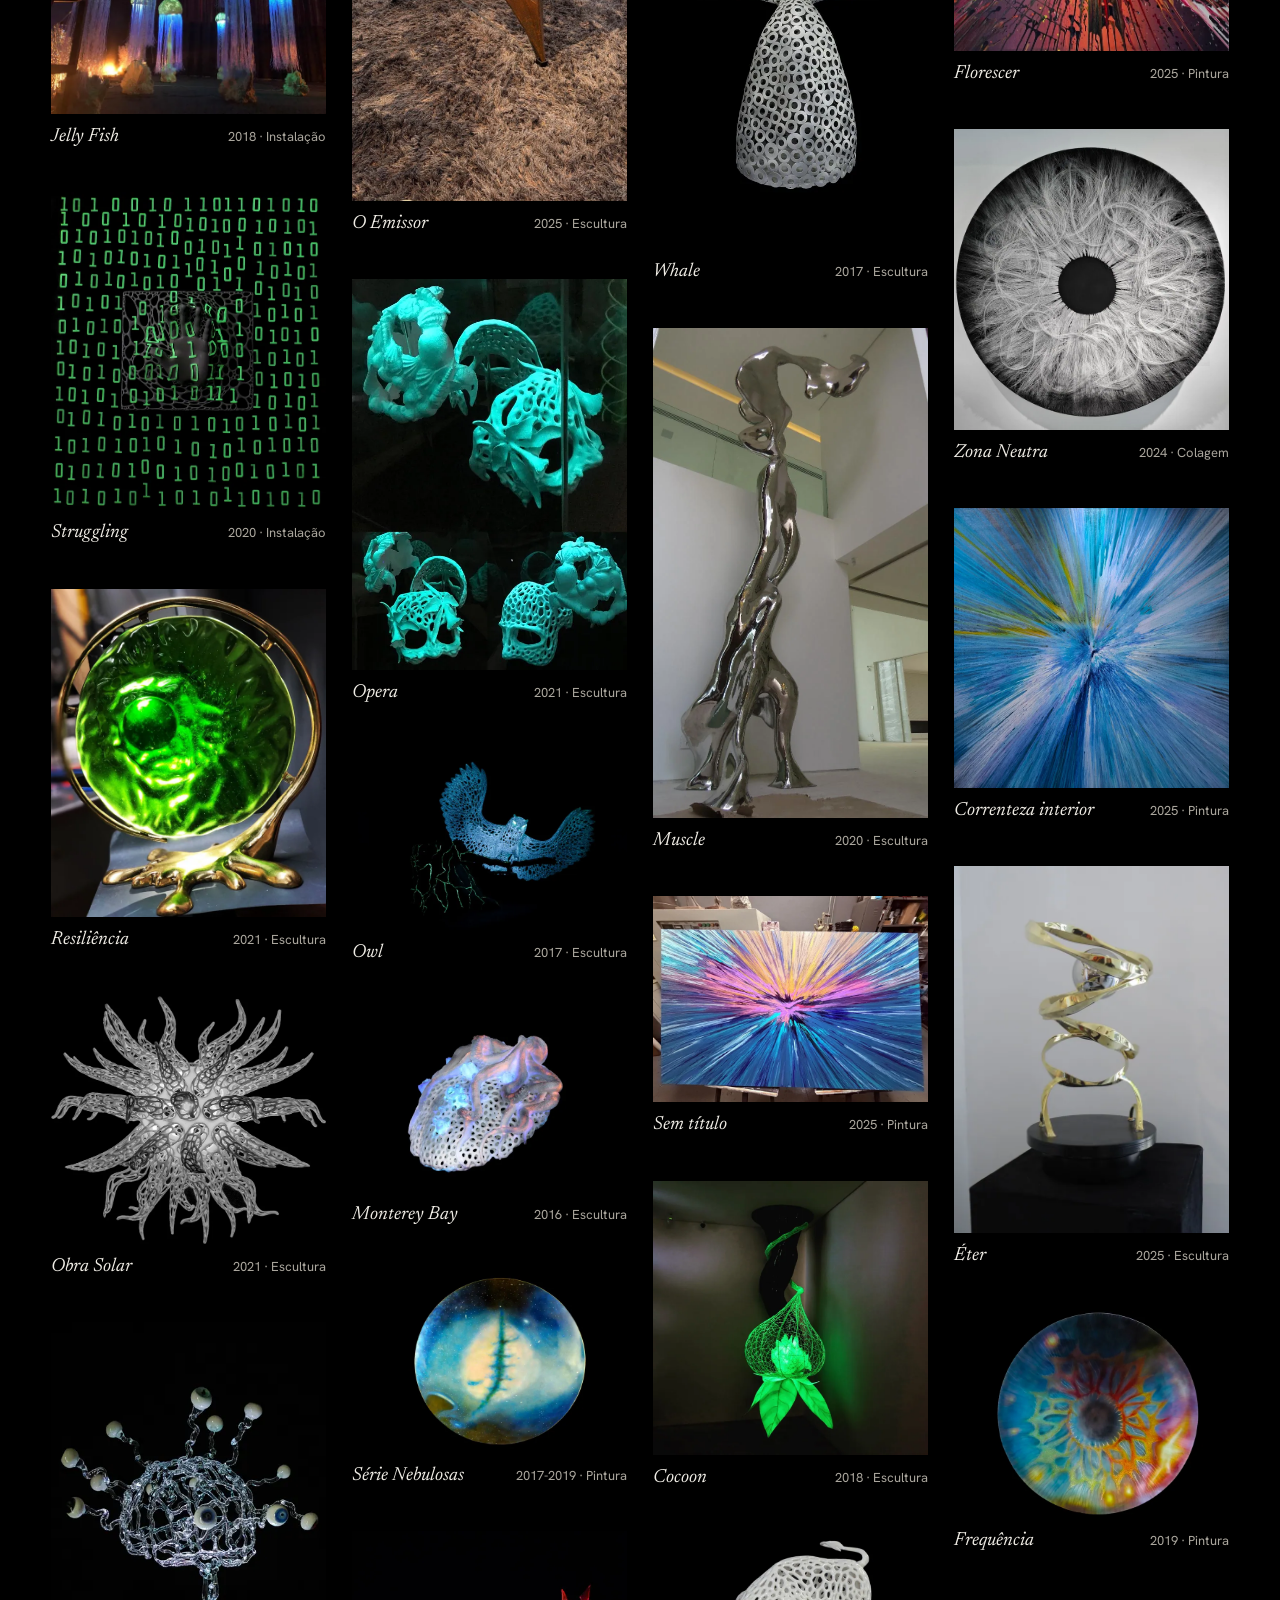
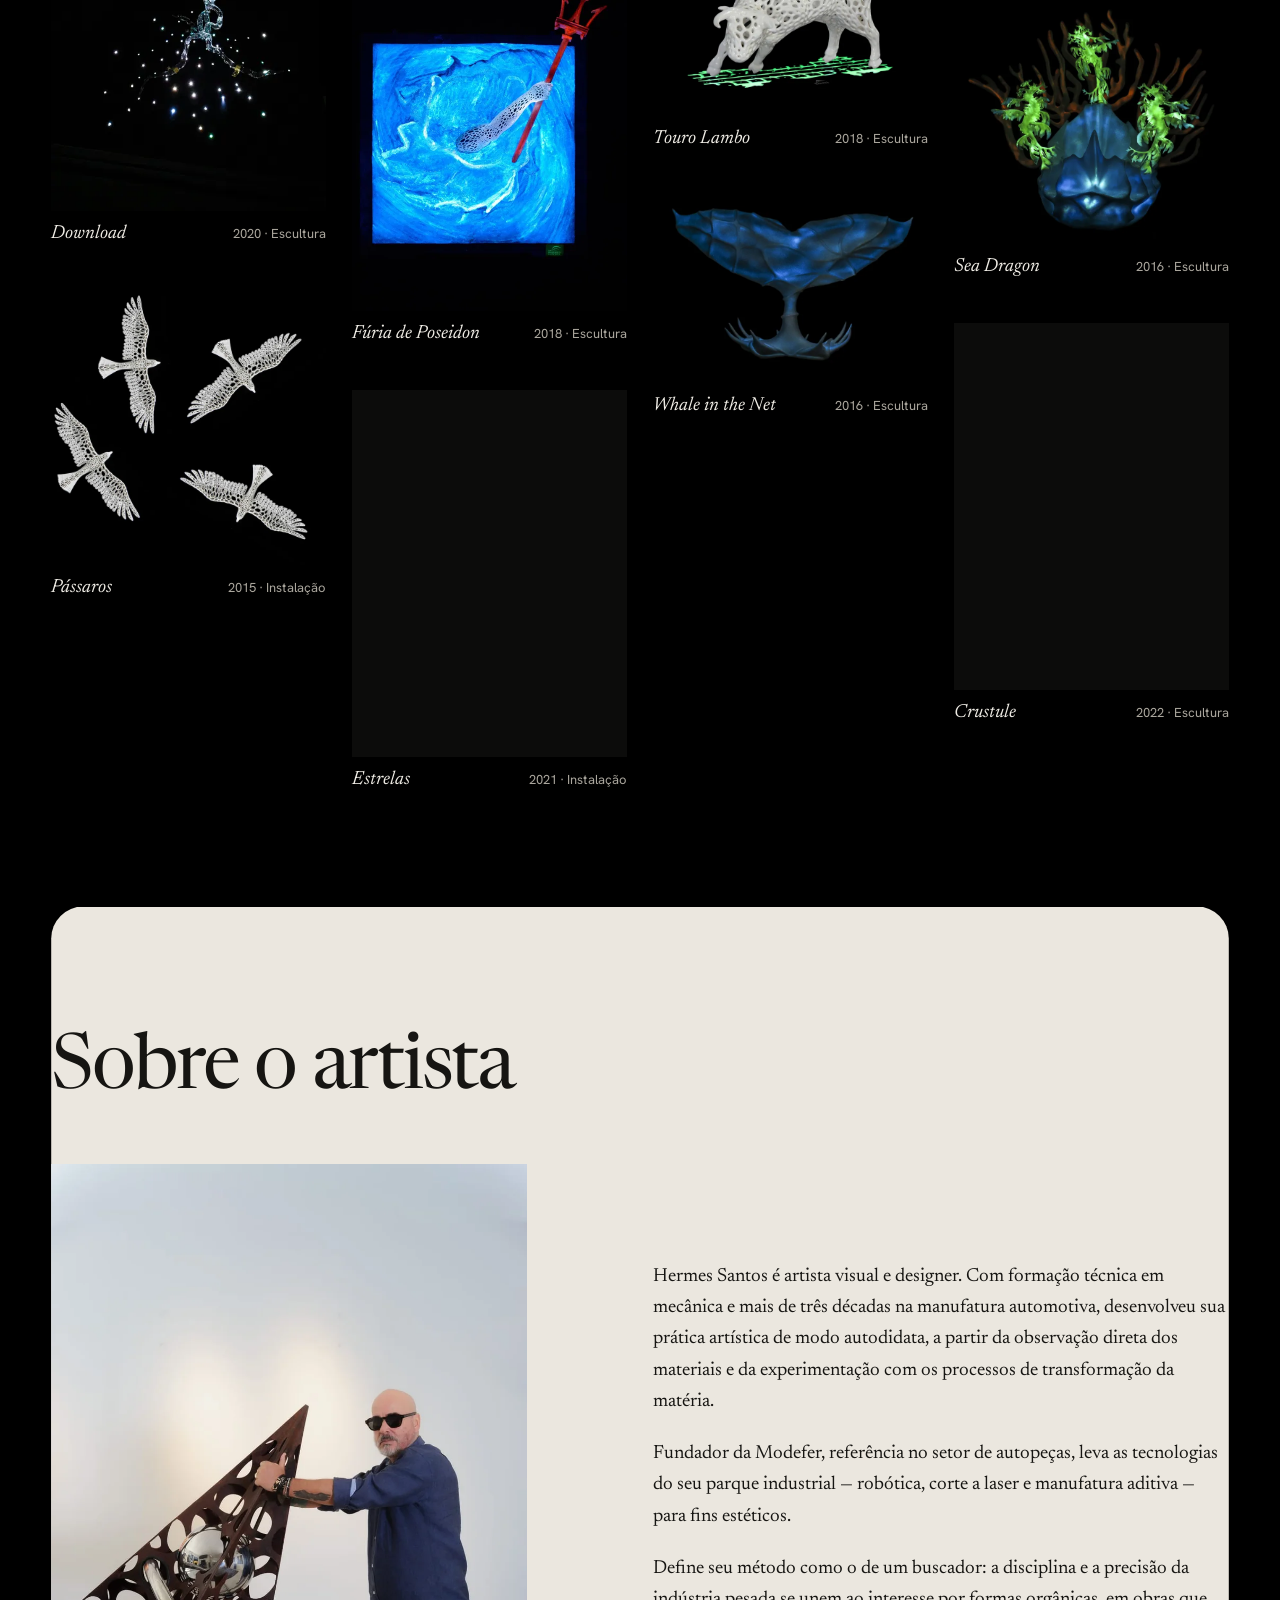
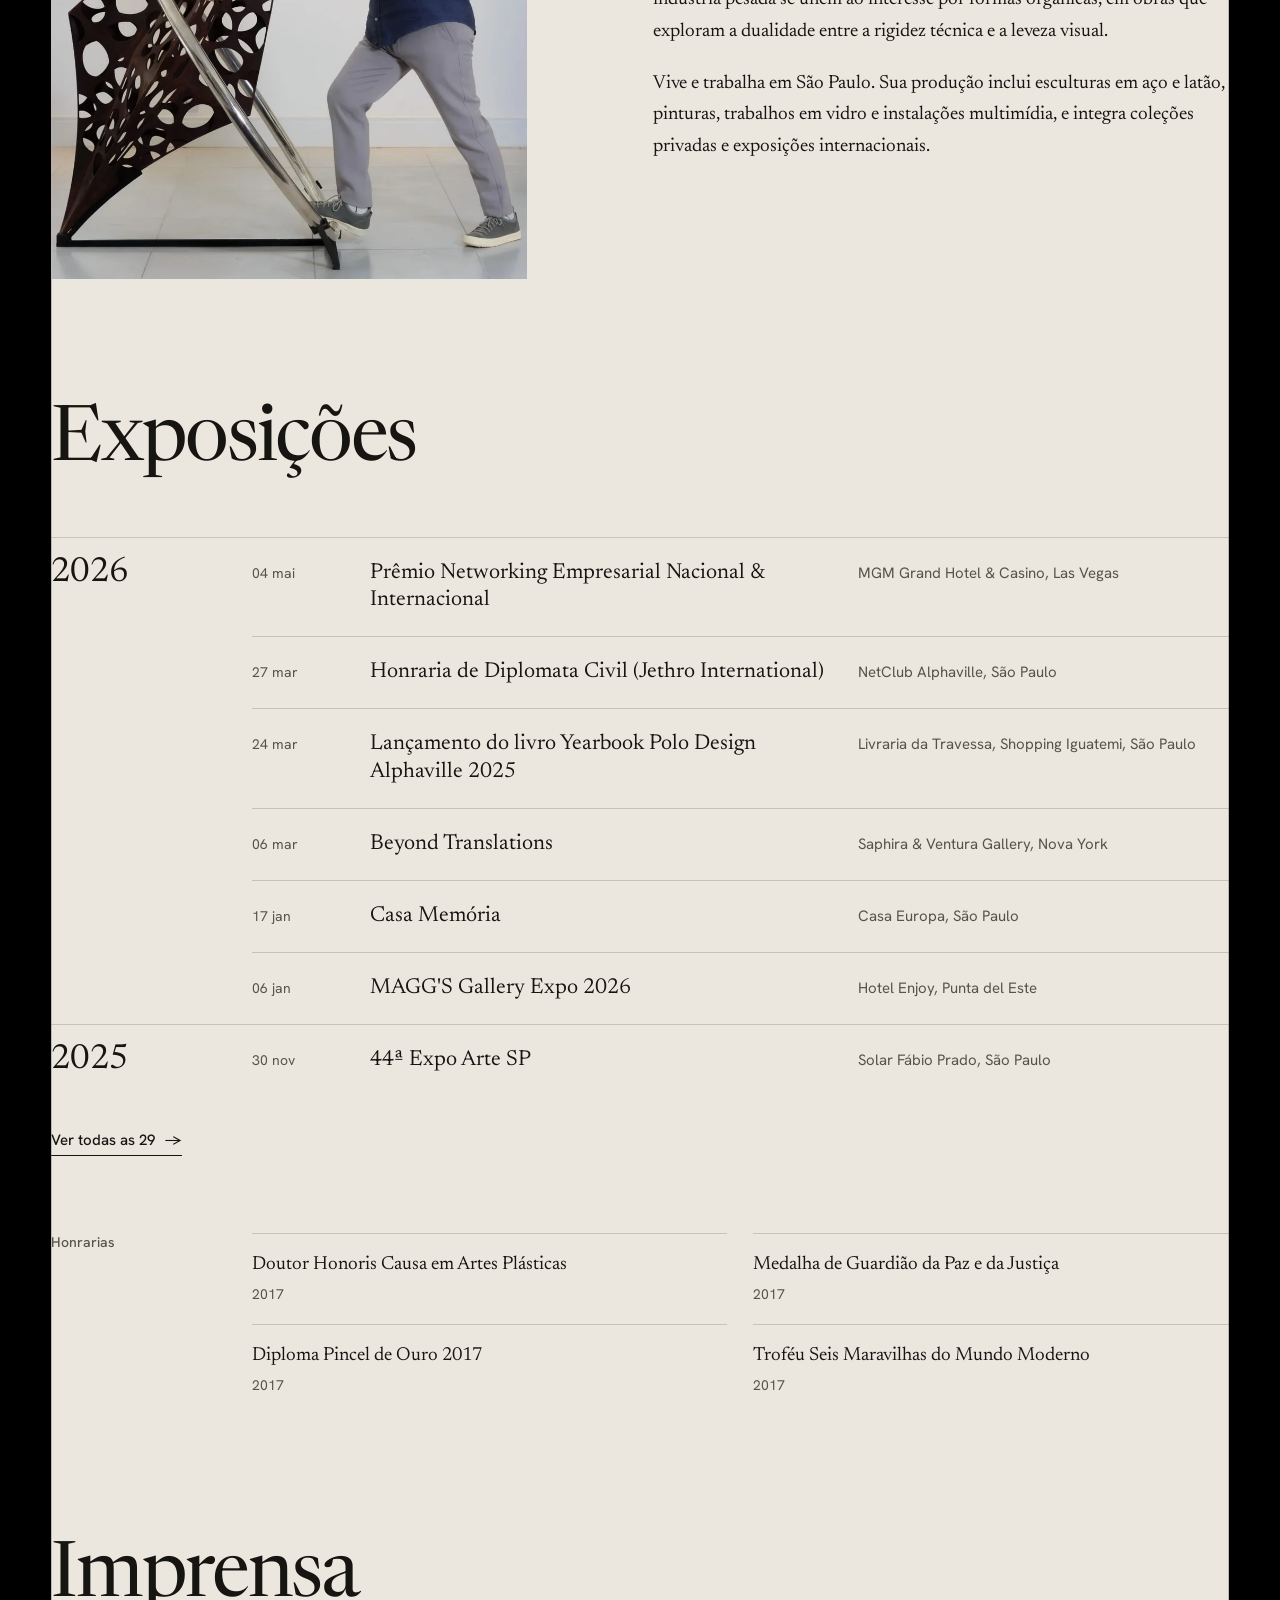
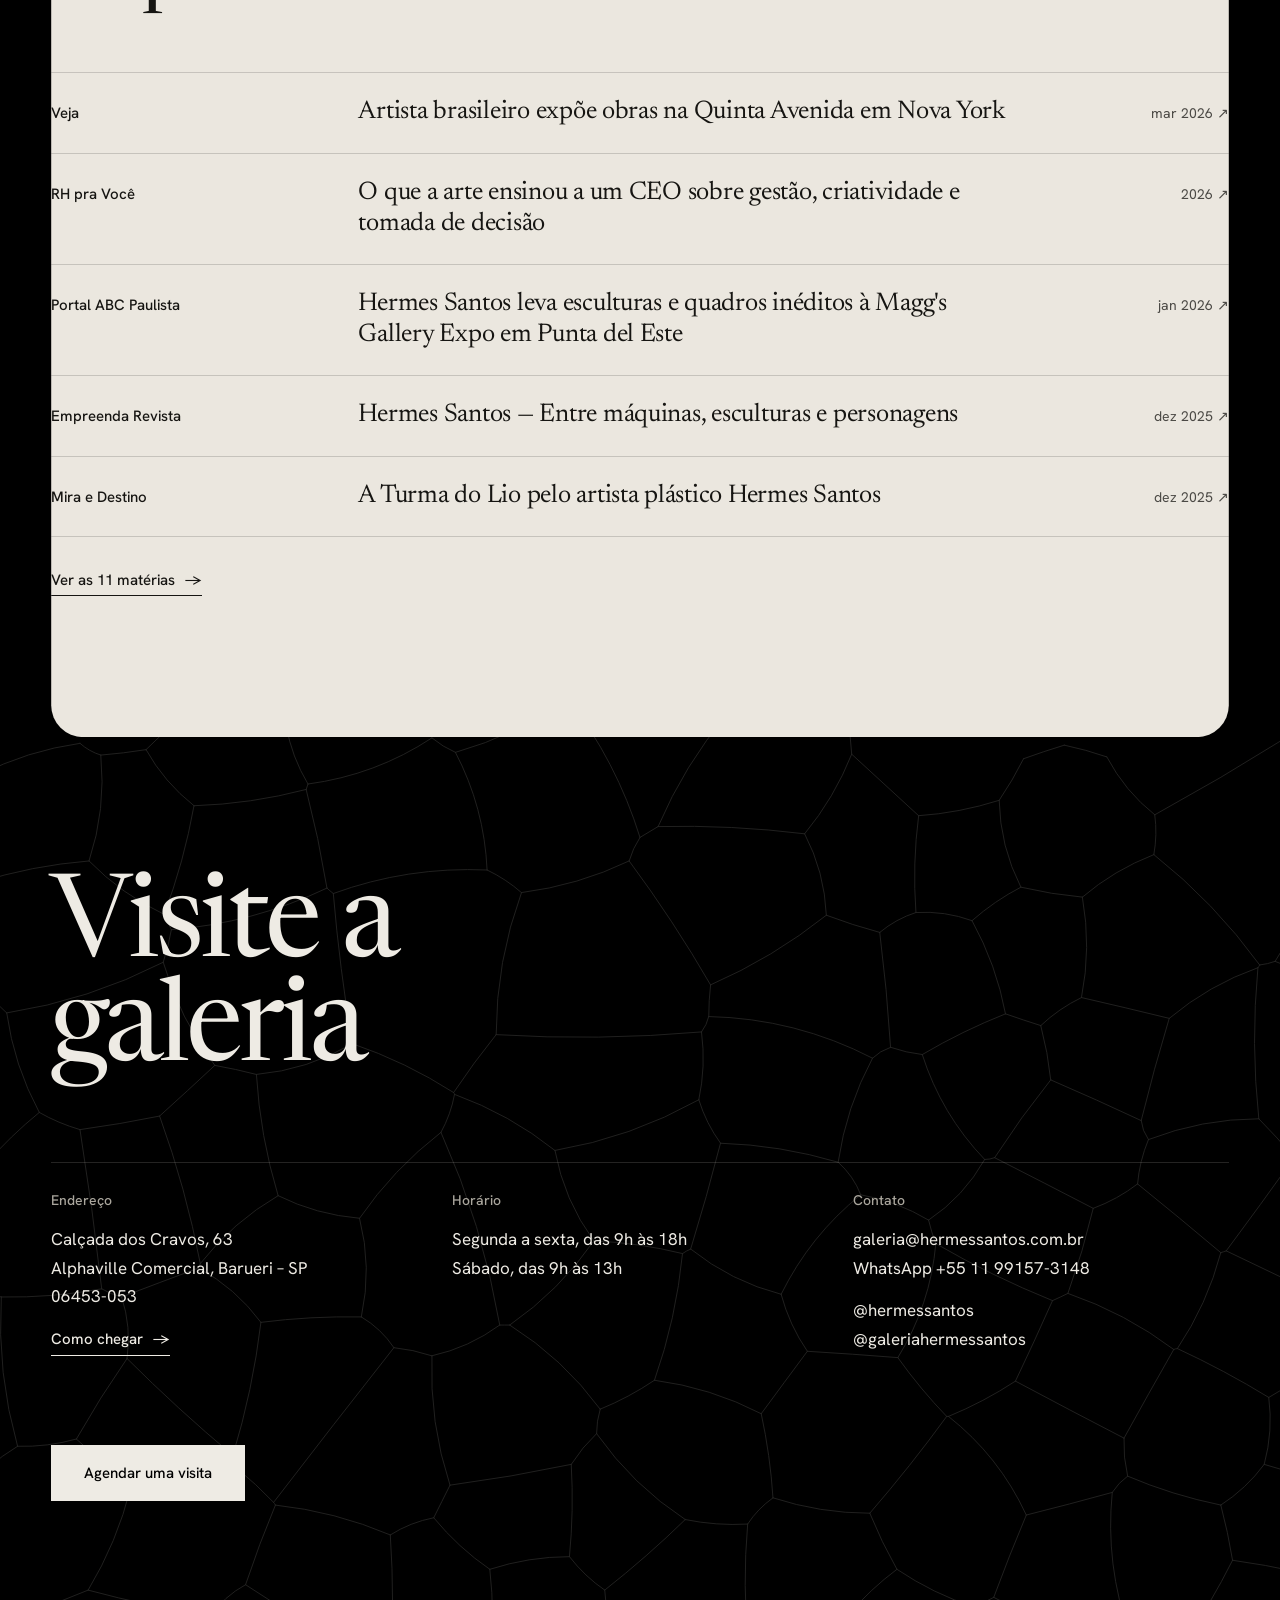
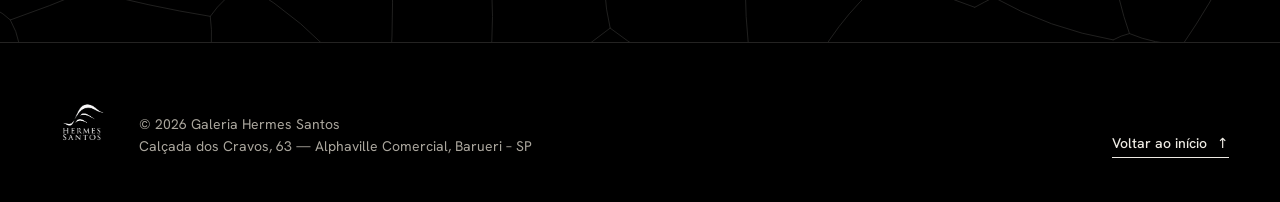
==== commit df2ca470: "feat: editing panel for works, exhibitions and press Hermes can now keep the site up to date himself" ====
--- a/index.html
+++ b/index.html
@@ -41,6 +41,7 @@
   </script>
   <script src="data/conteudo.js" defer></script>
   <script src="data/obras.js" defer></script>
+  <script src="data/agenda.js" defer></script>
   <script src="data/rede.js" defer></script>
   <script src="assets/vendor/lenis.min.js" defer></script>
   <script src="site.js" defer></script>
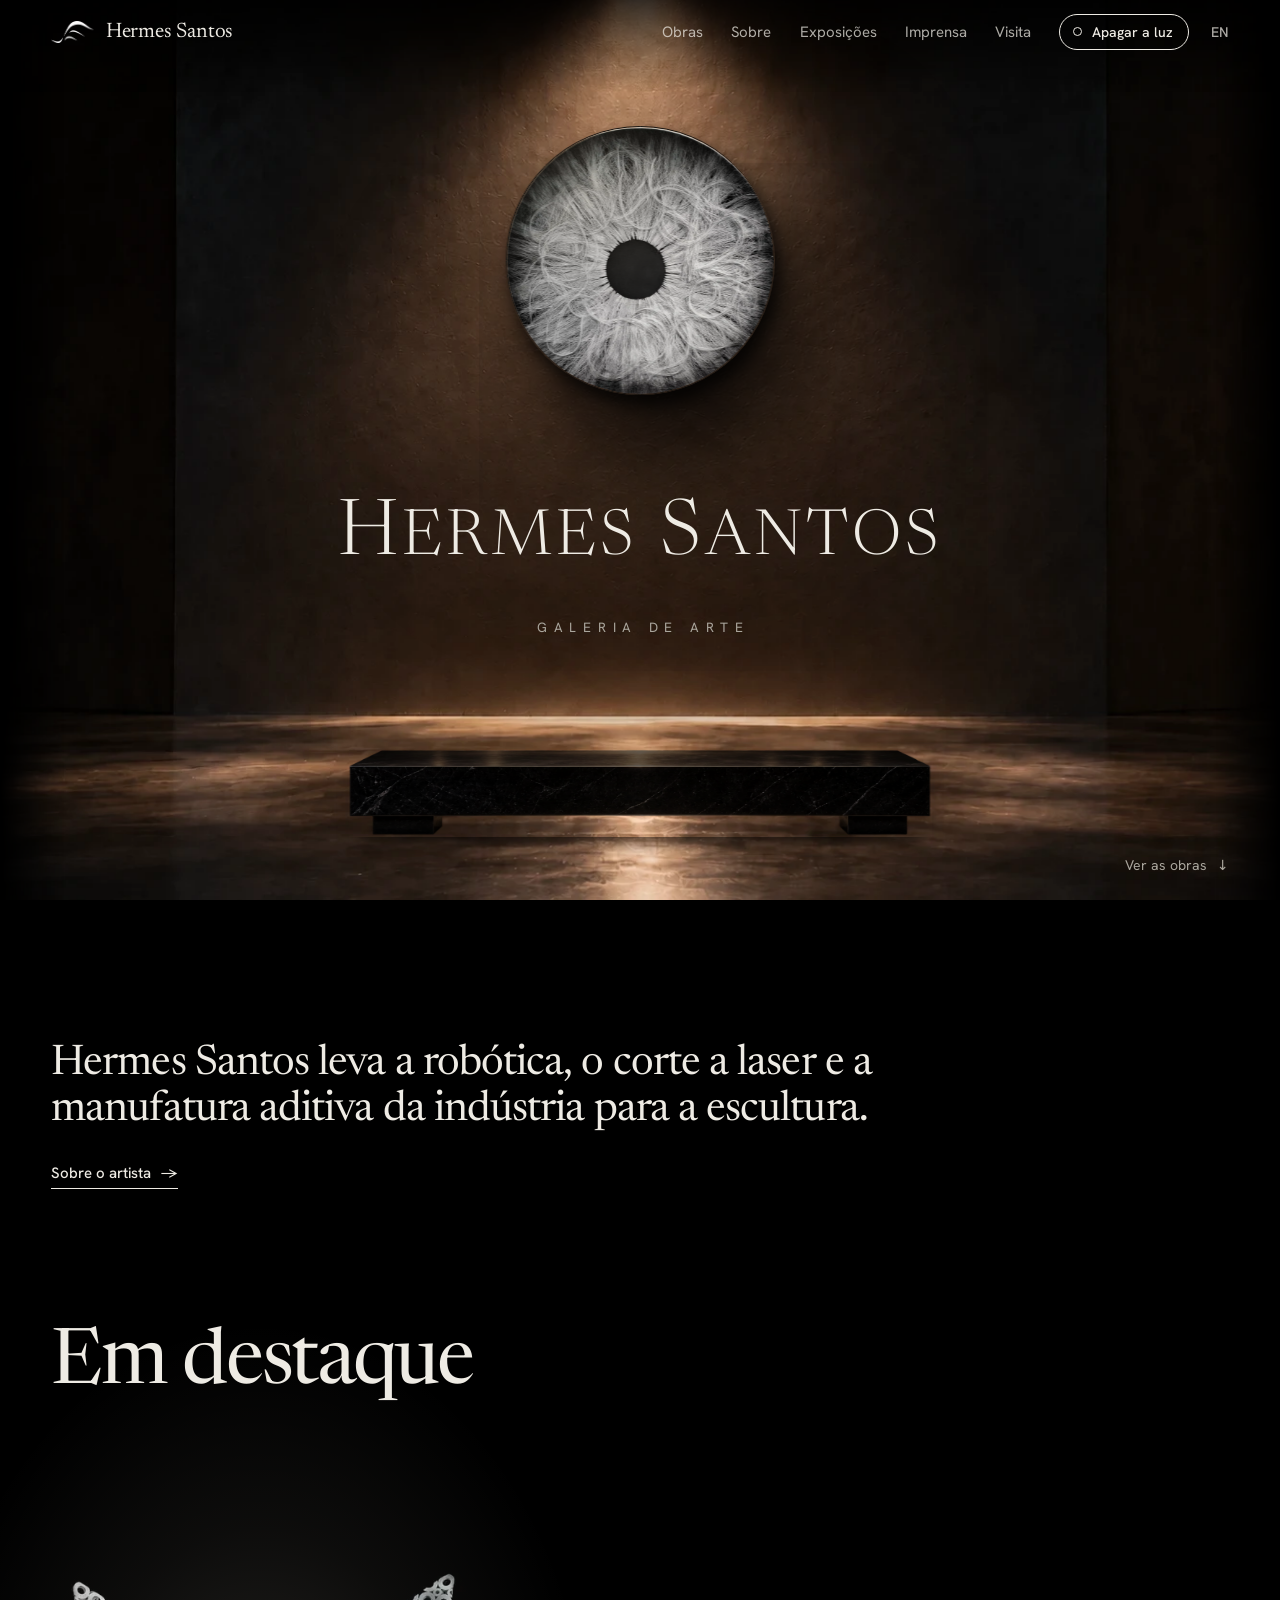
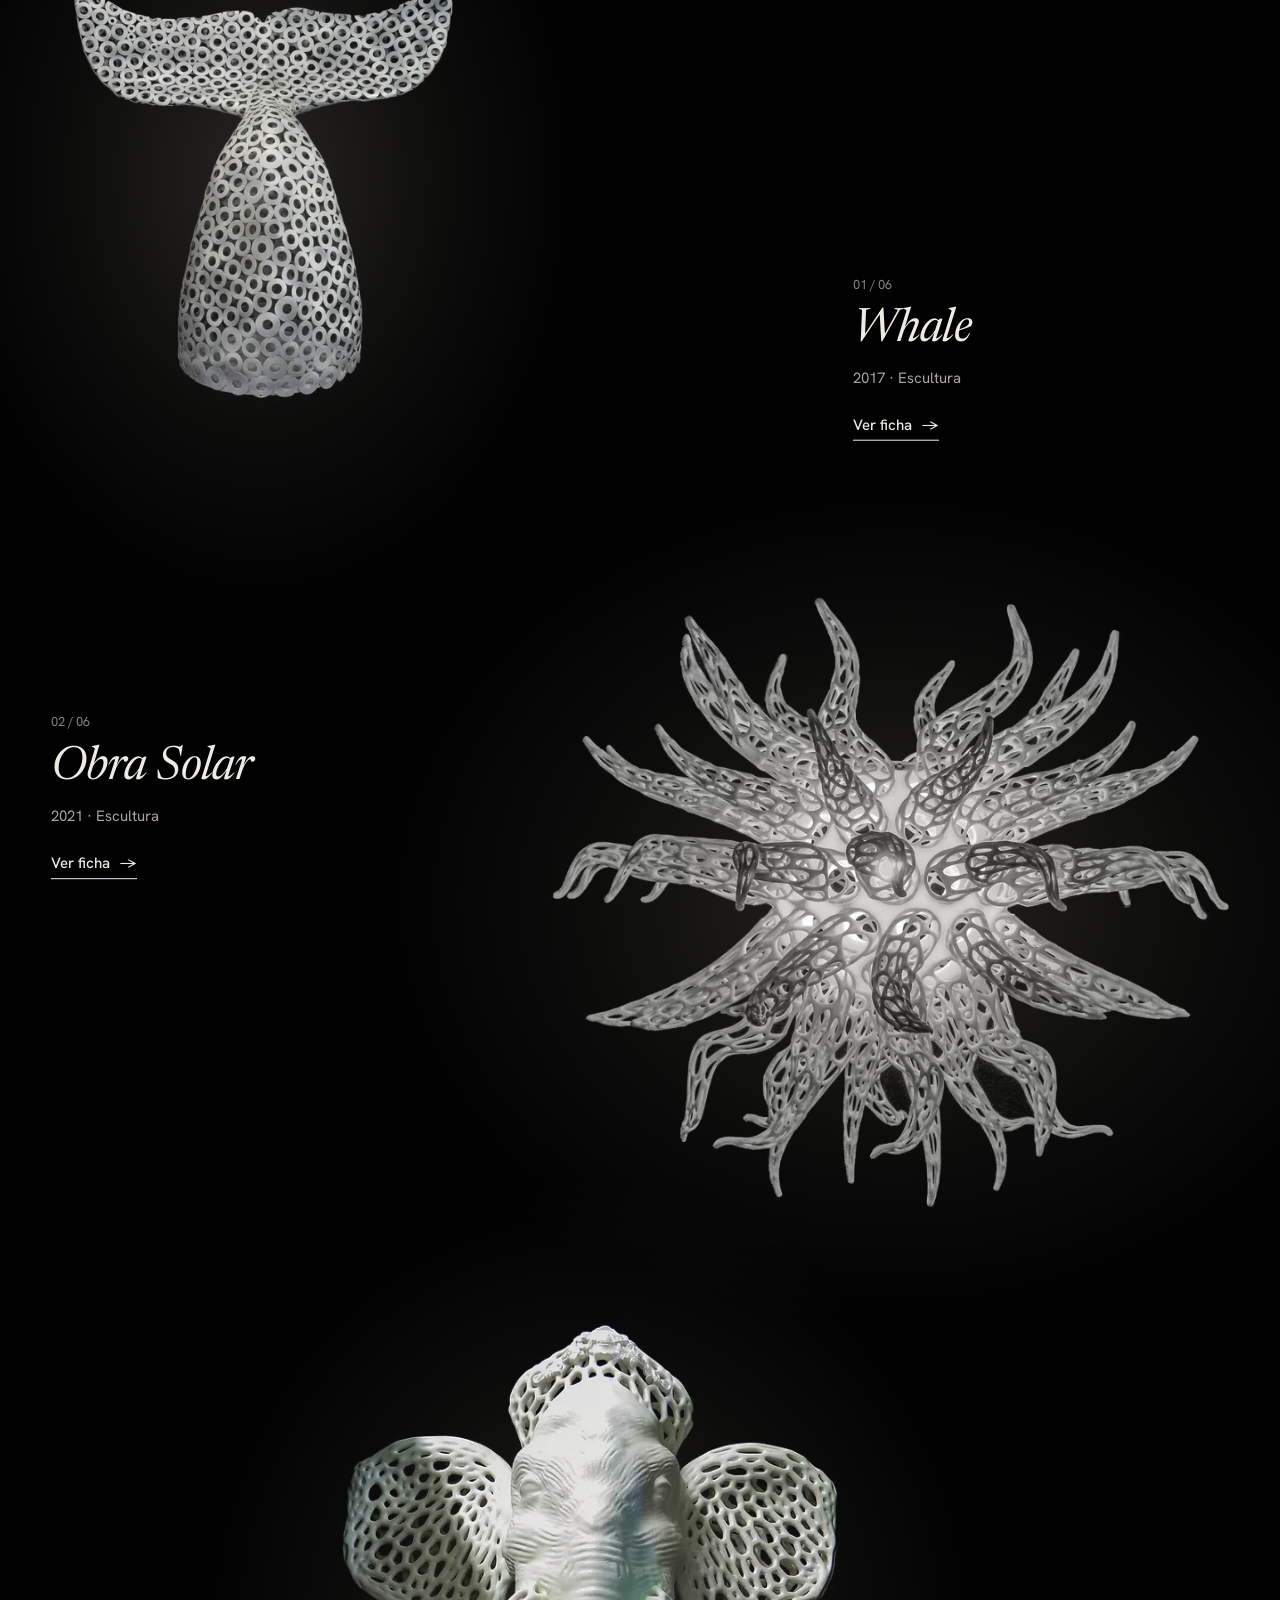
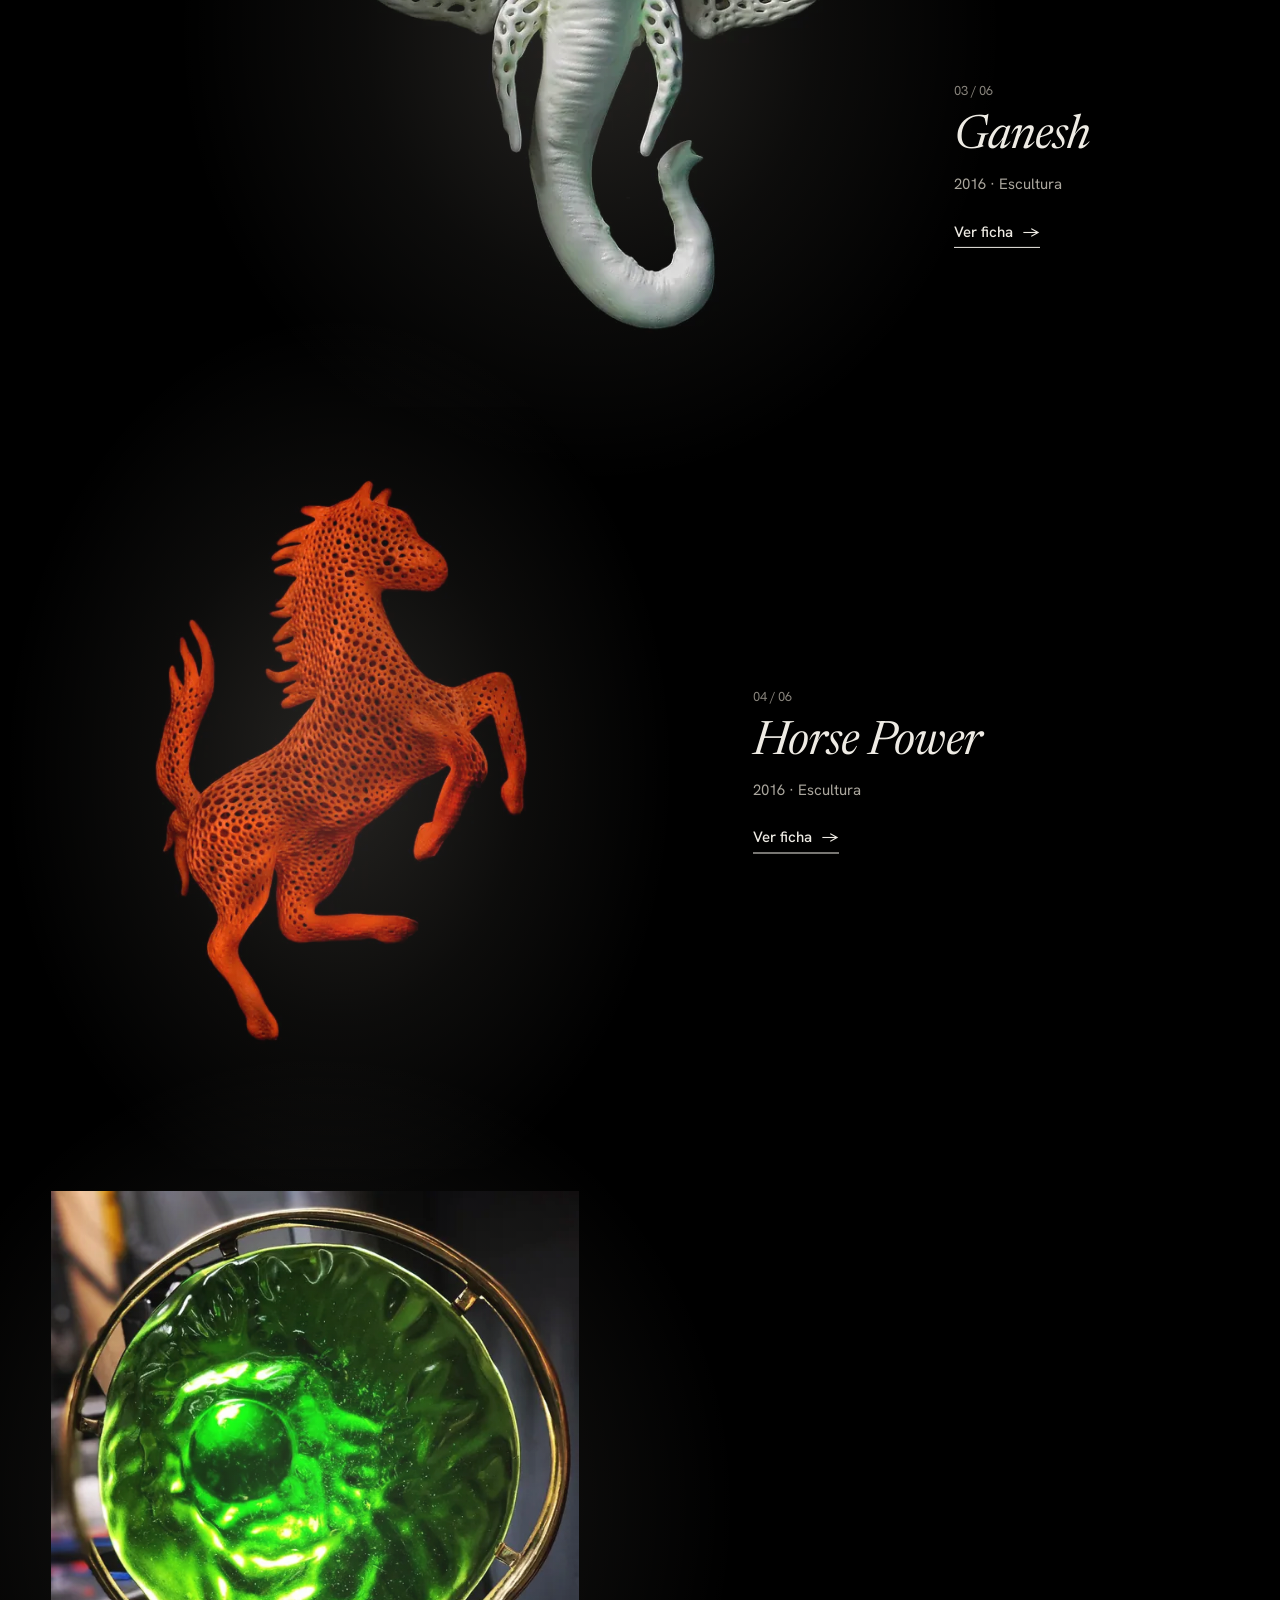
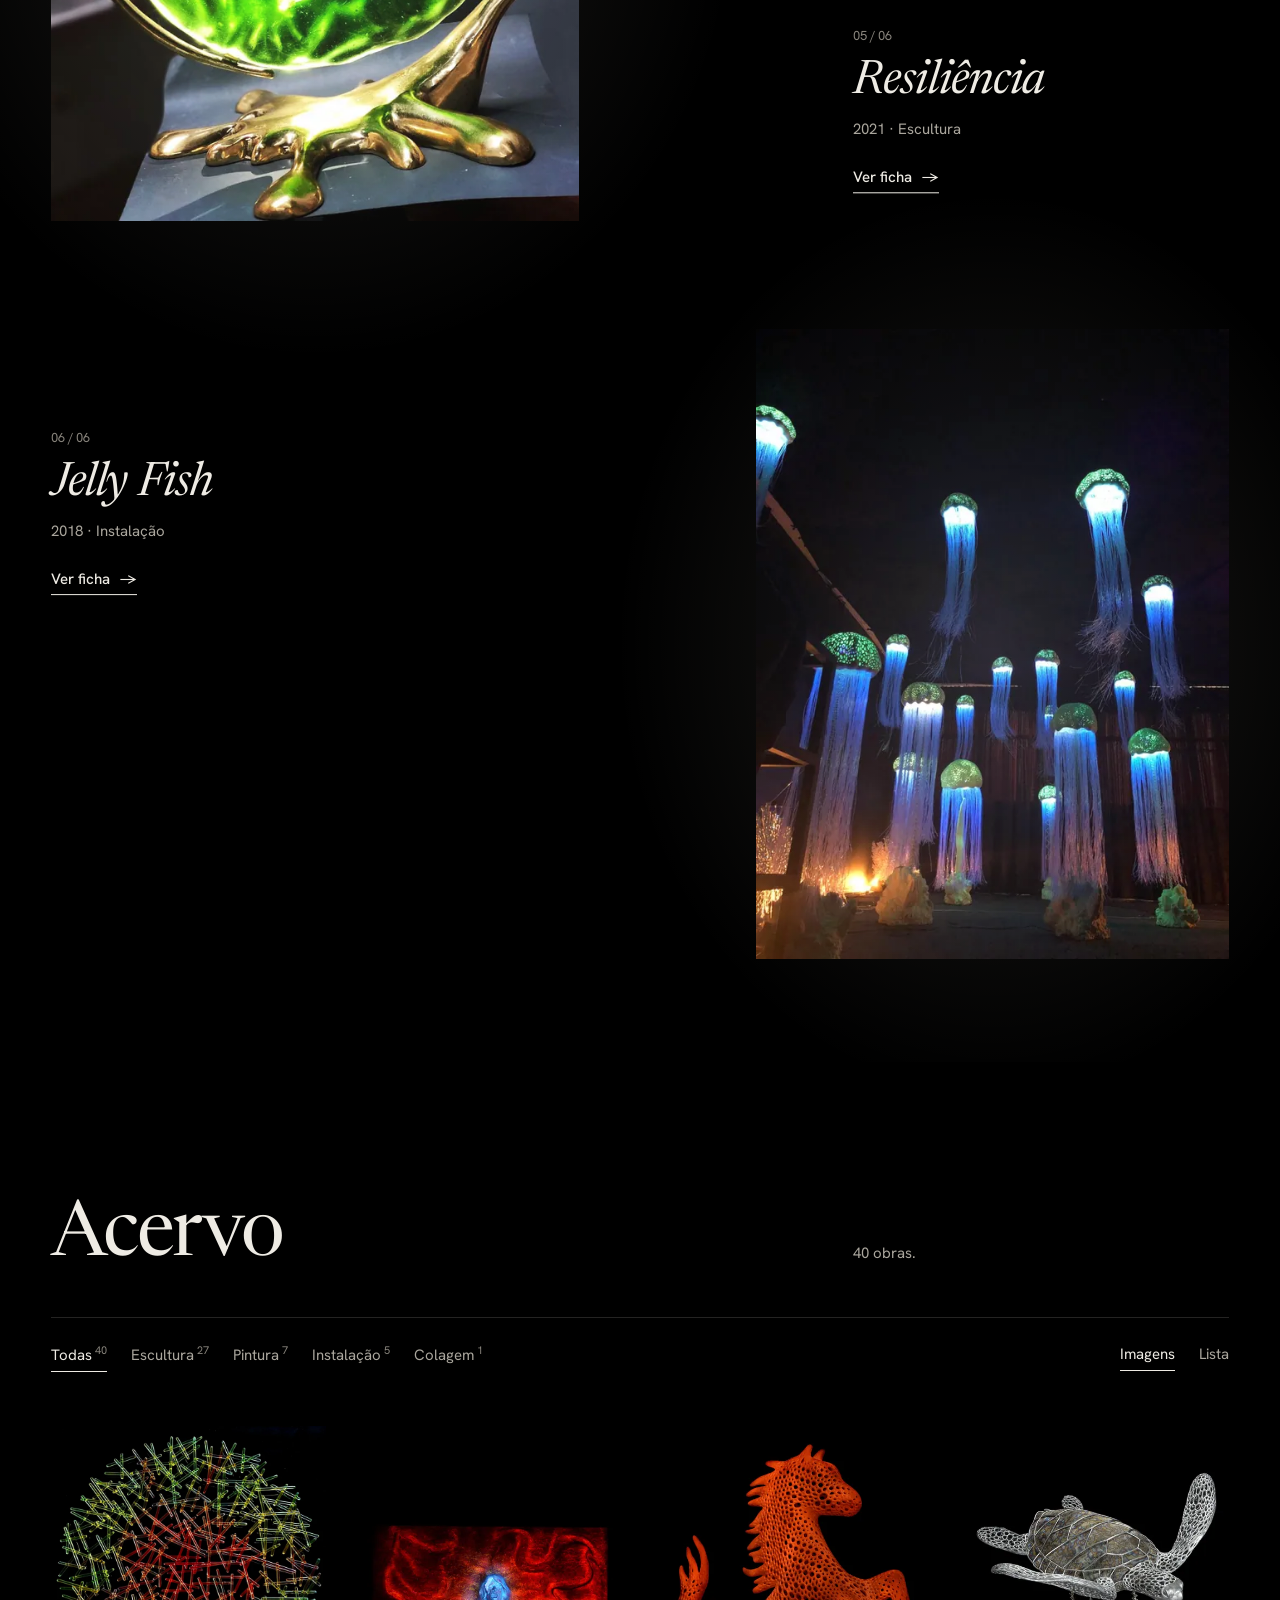
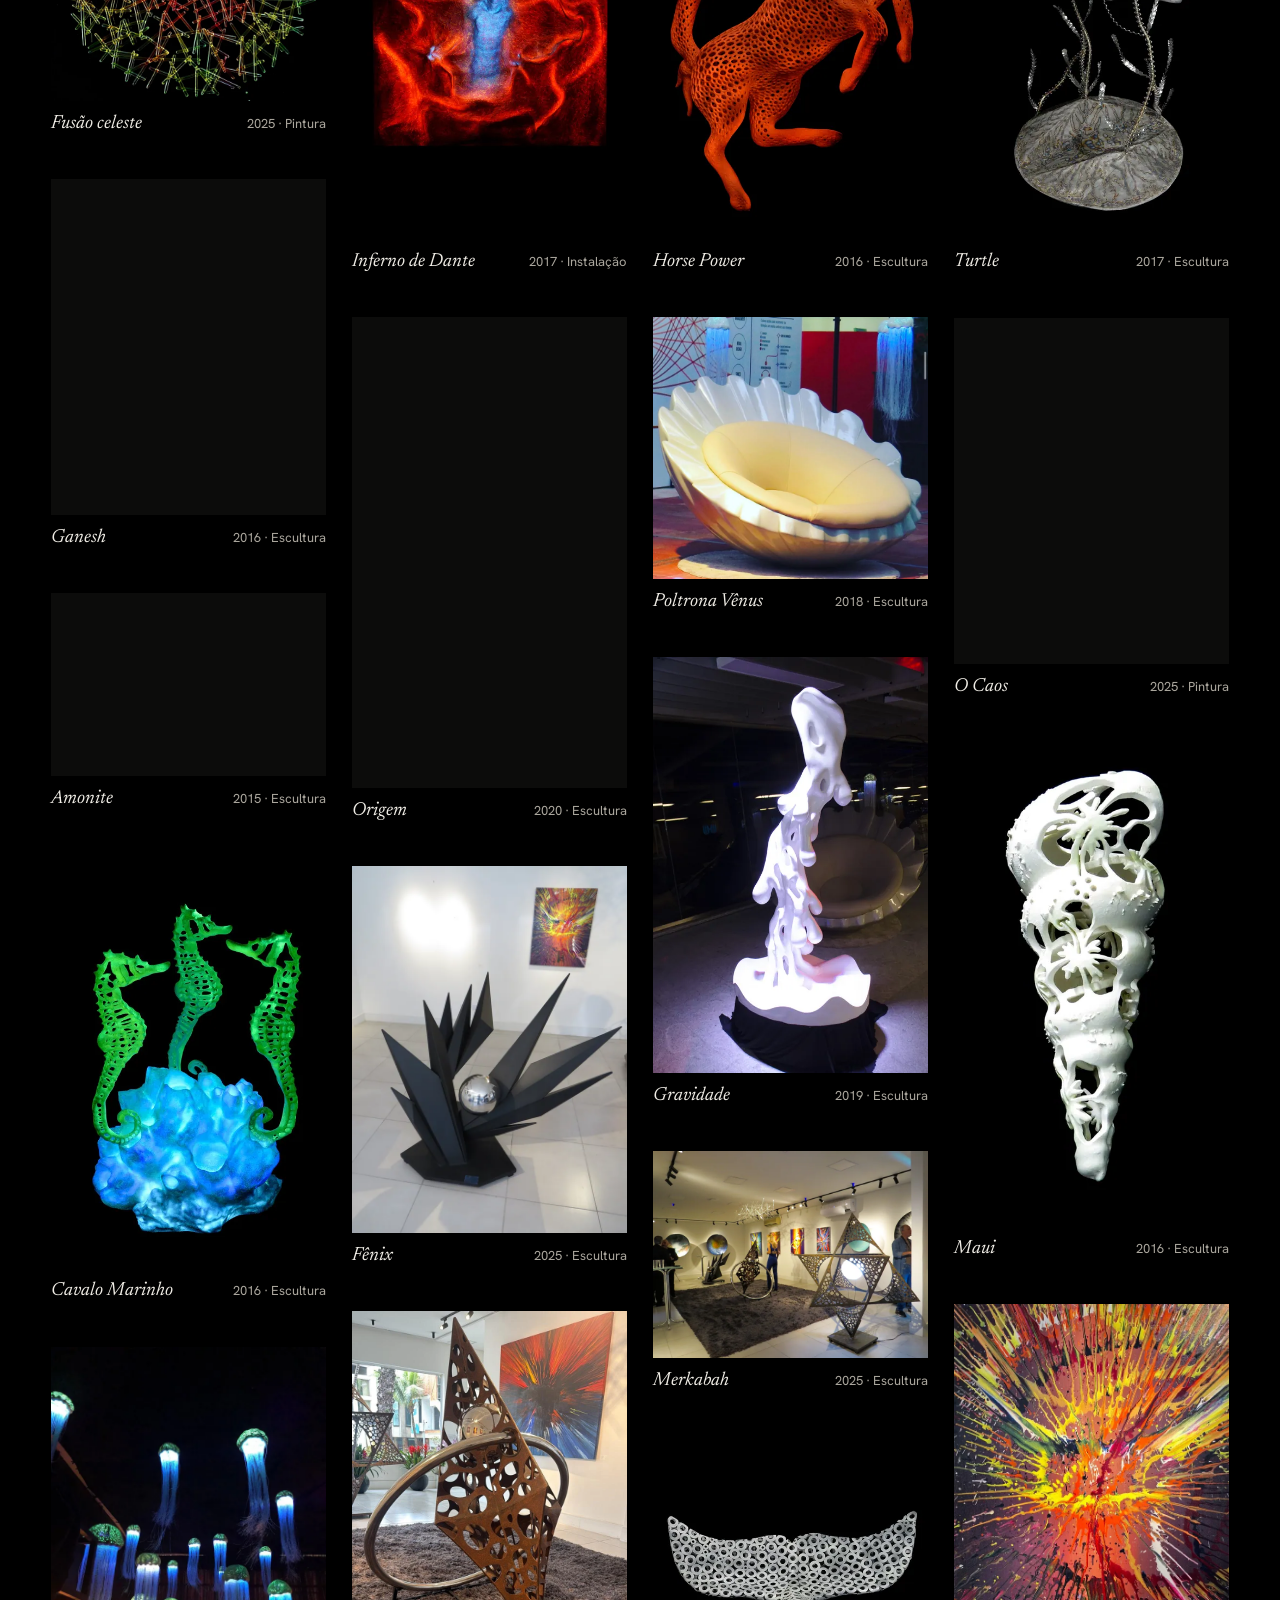
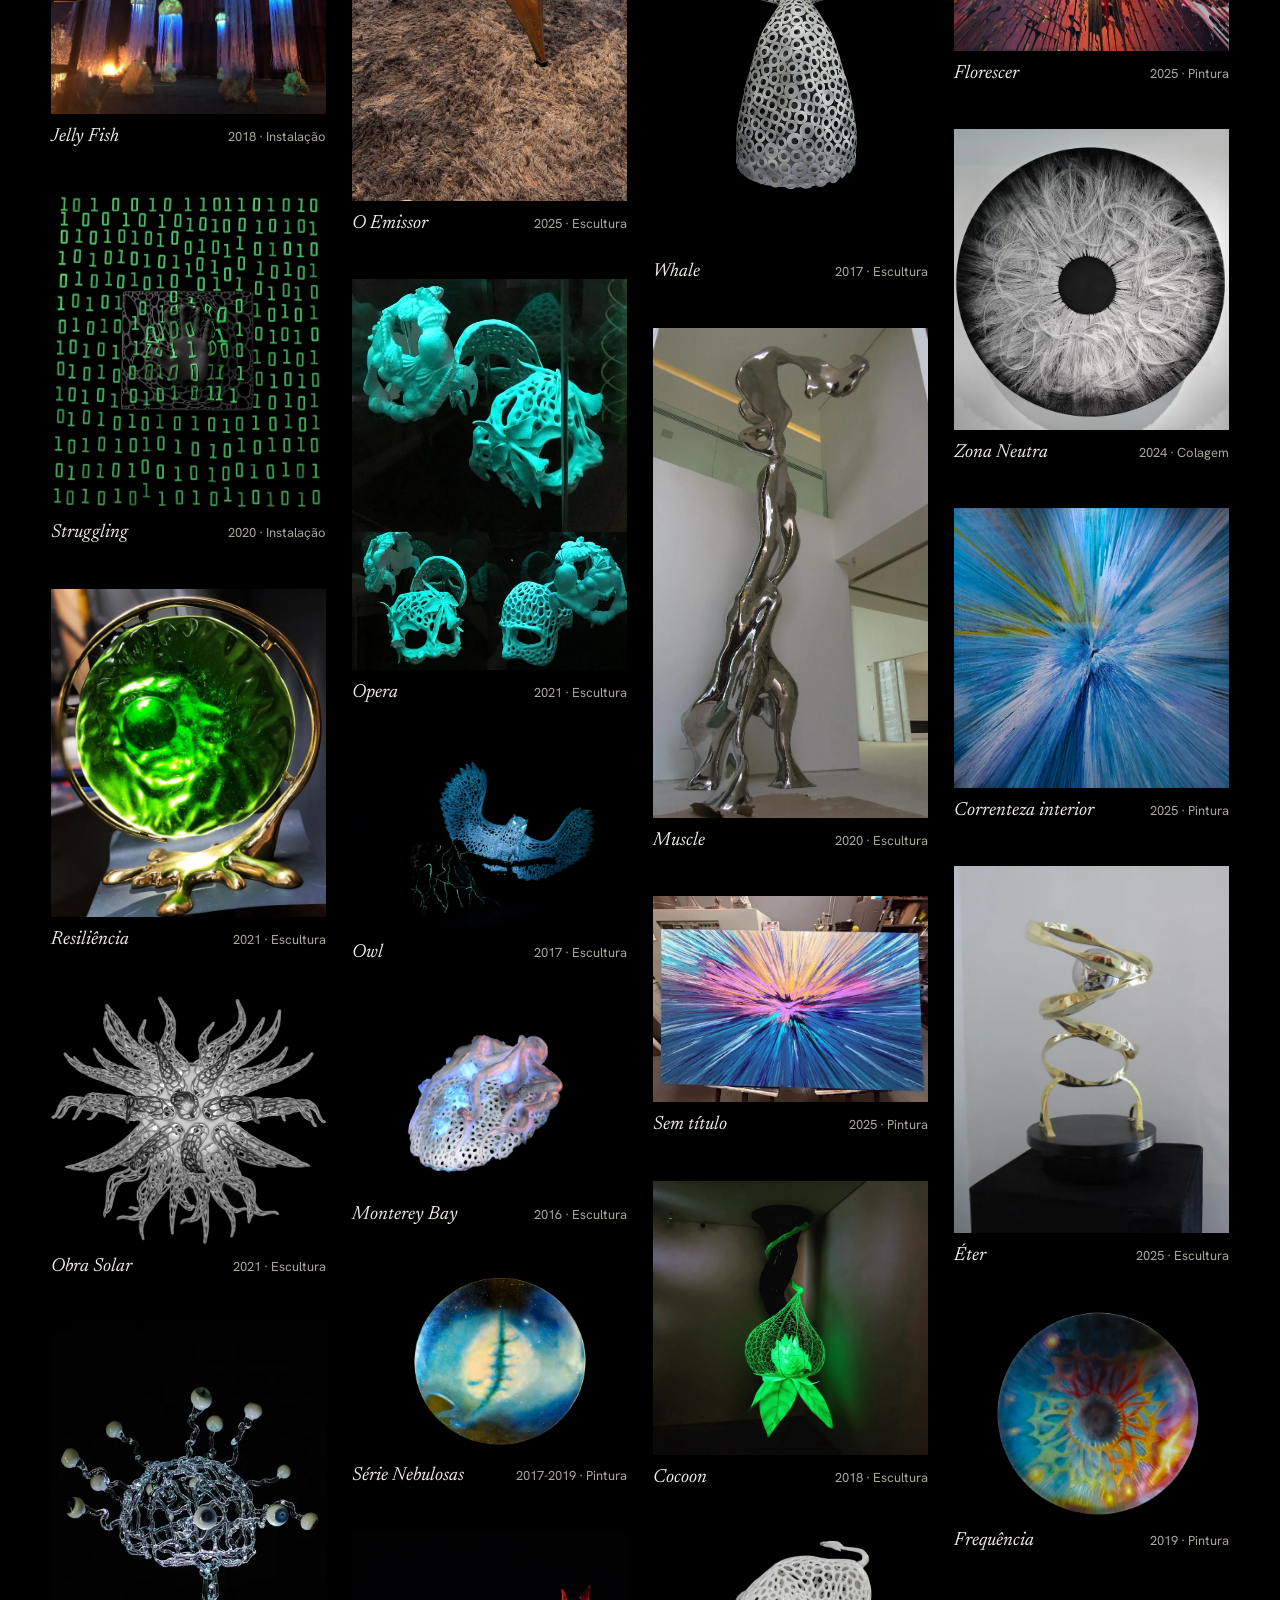
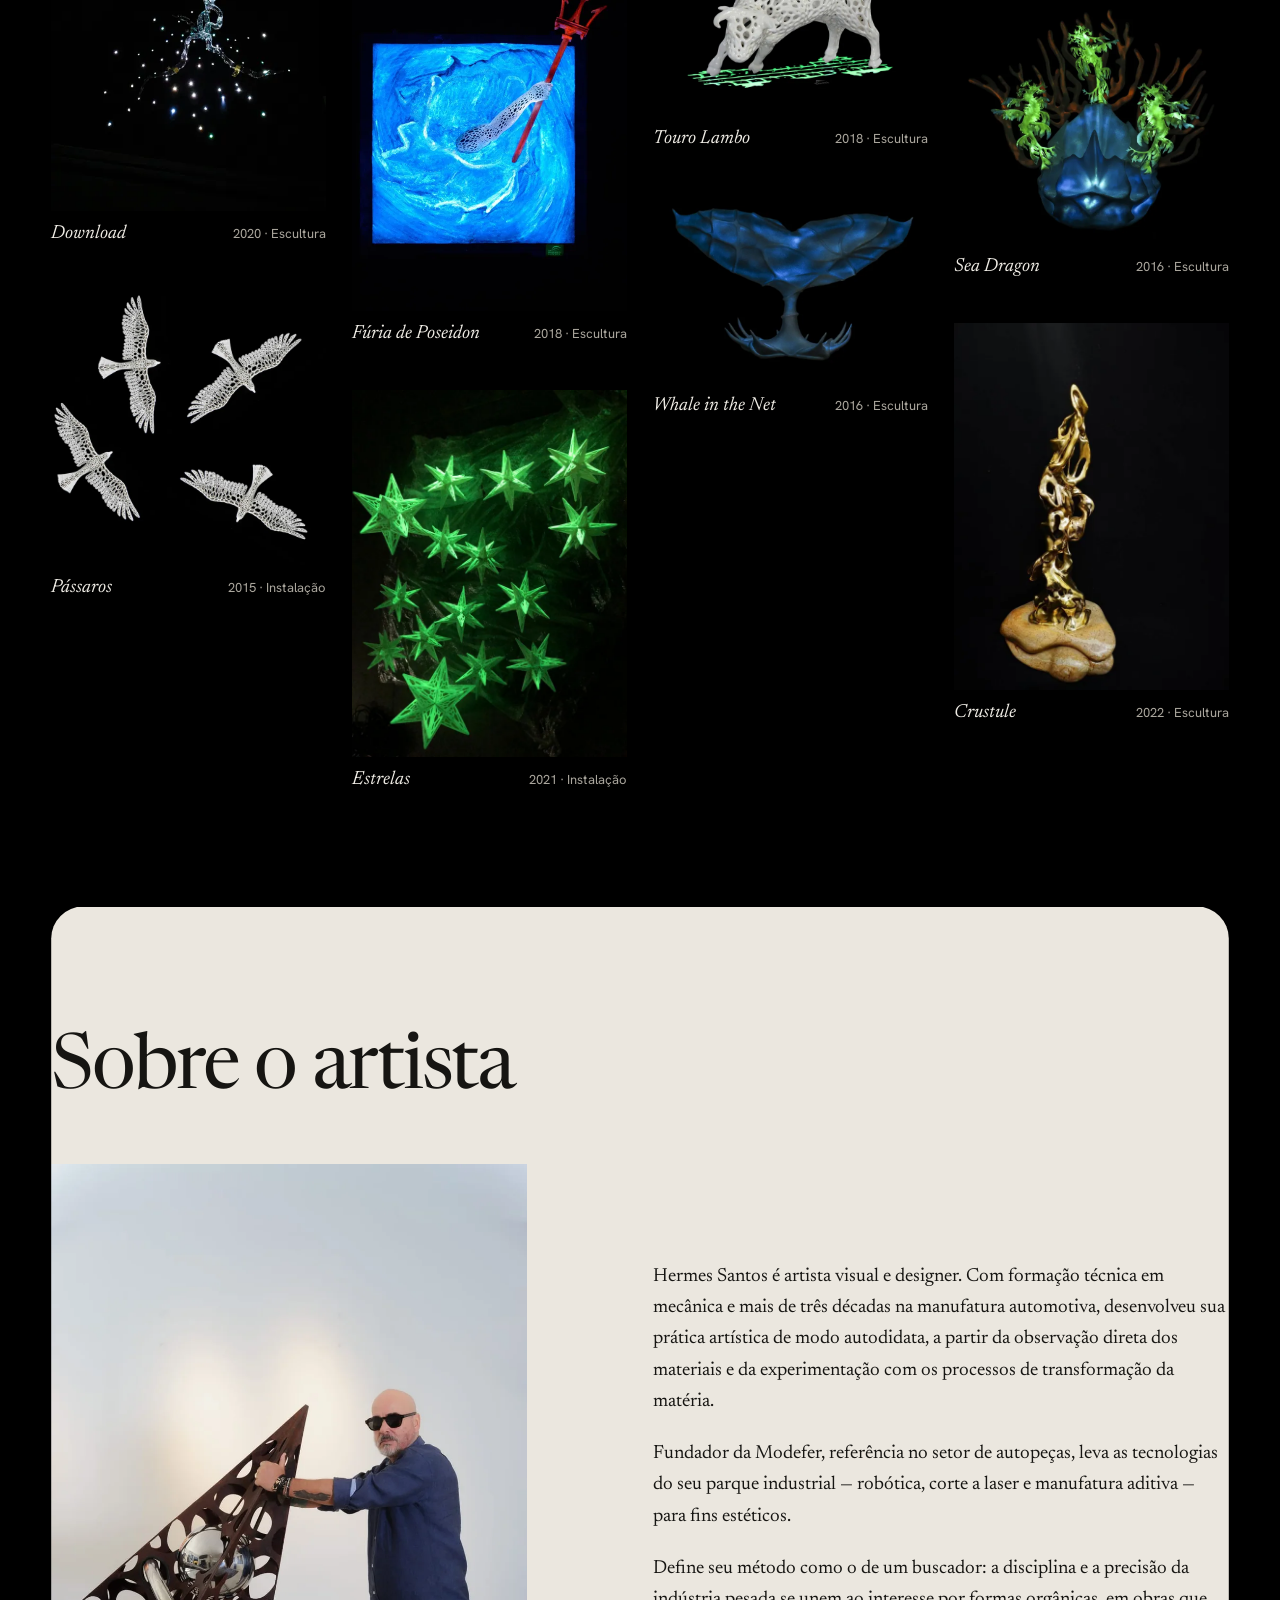
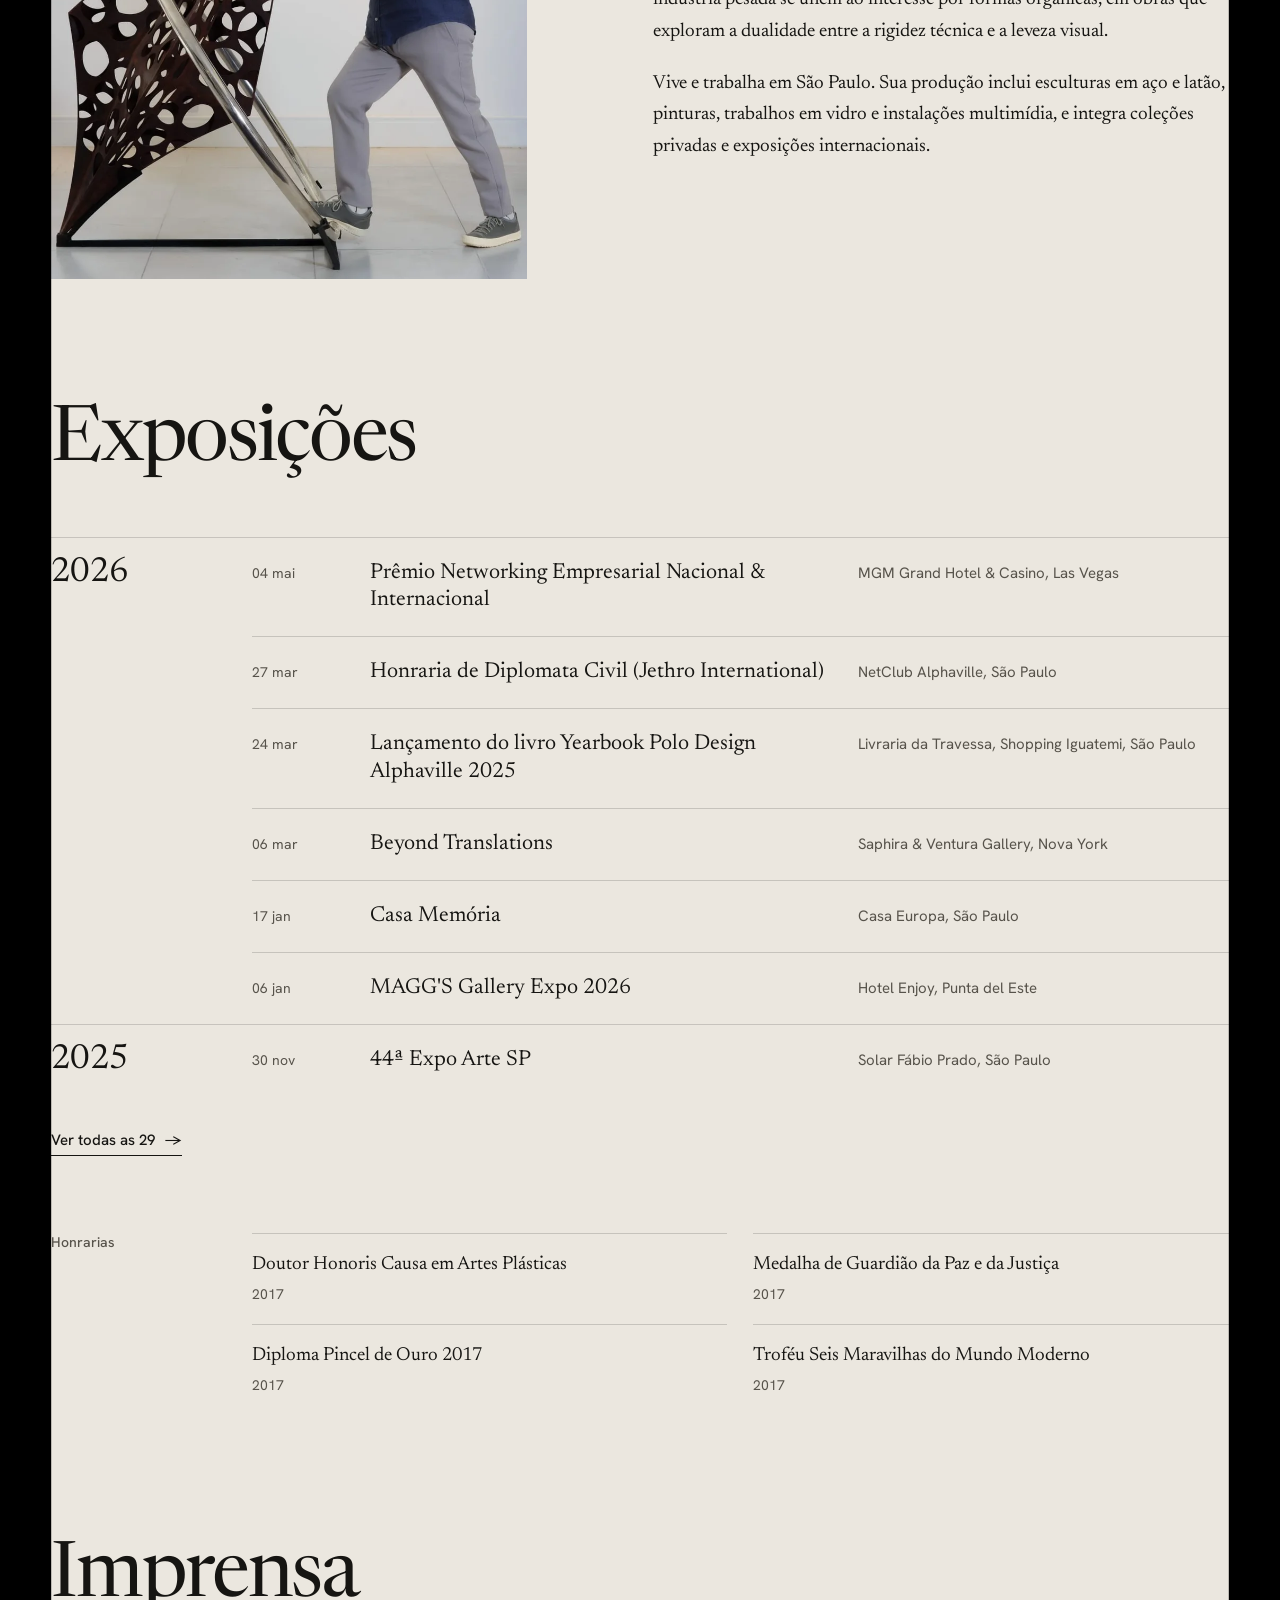
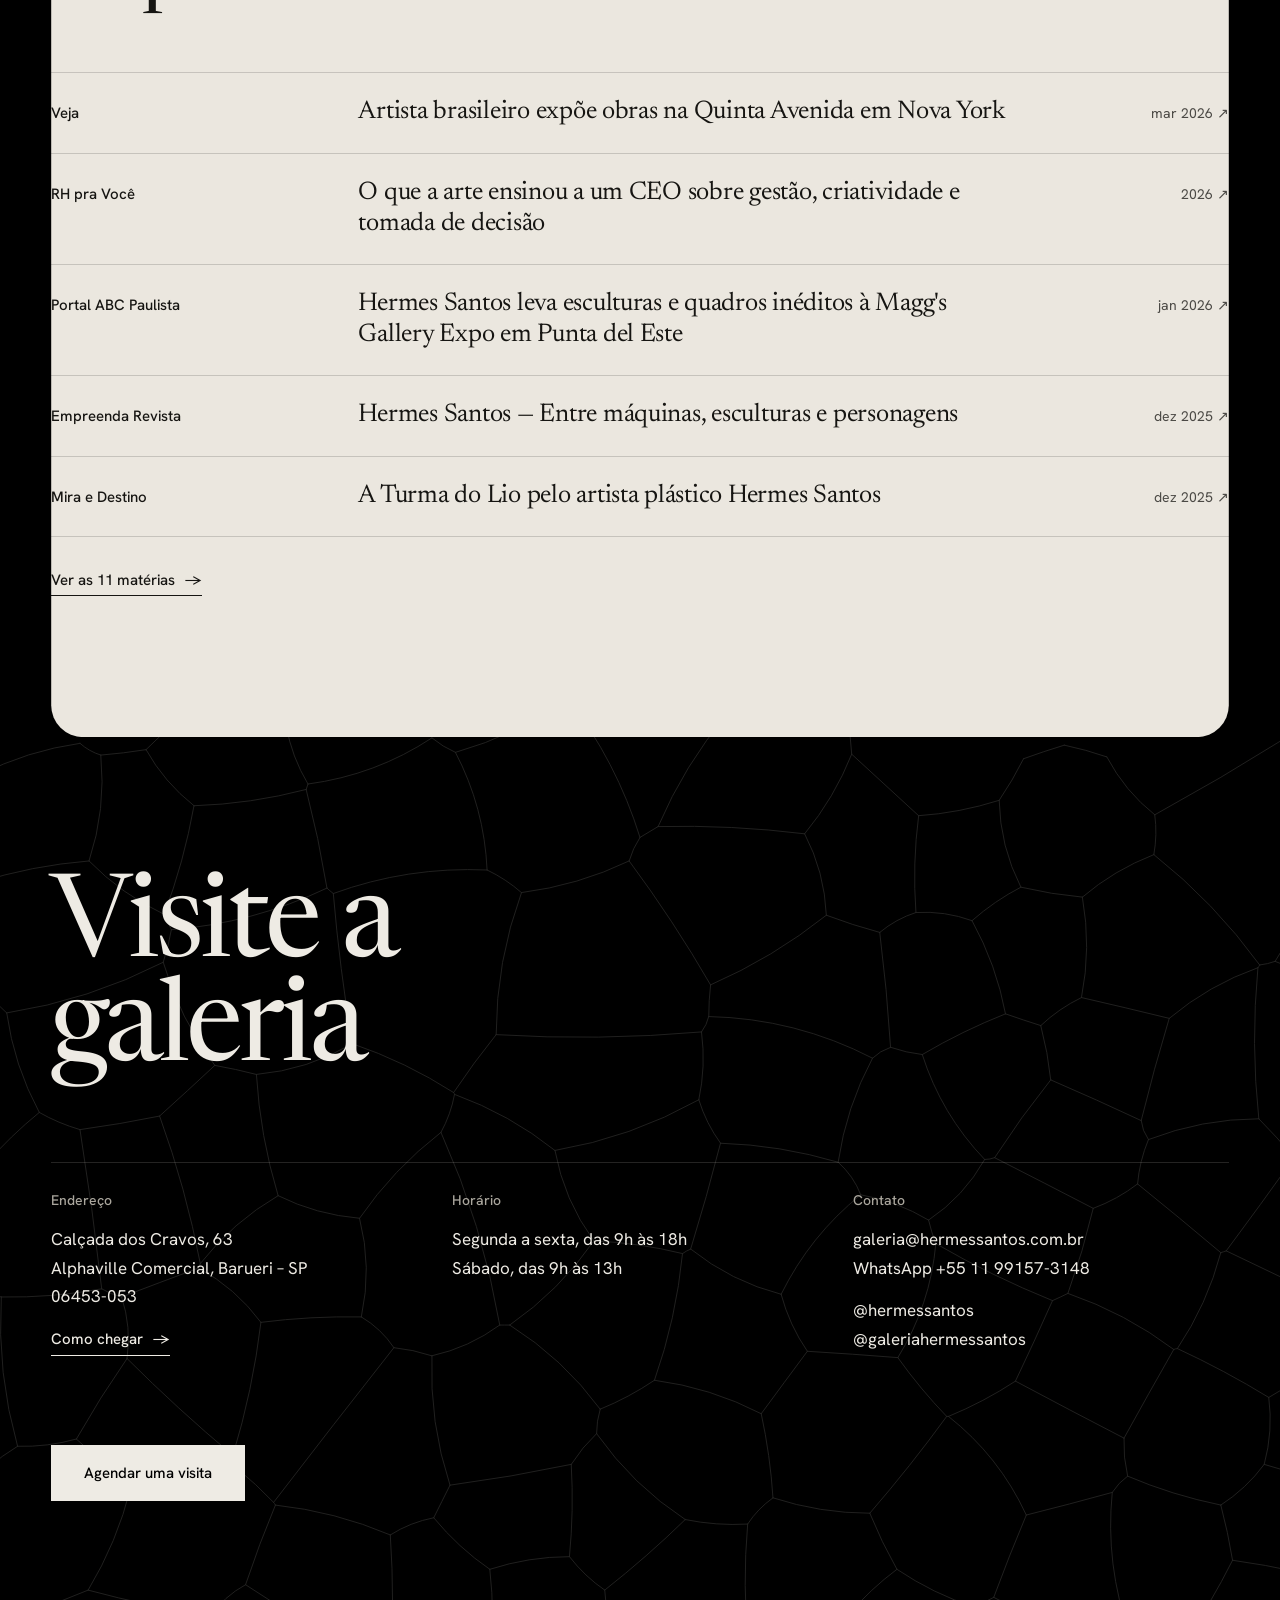
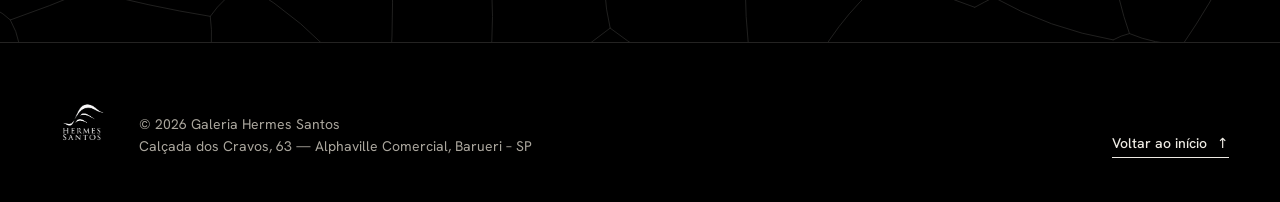
==== commit 58491602: "feat: gallery-room link preview and glowing favicon The link preview is now the site's opening (dark" ====
--- a/index.html
+++ b/index.html
@@ -7,7 +7,8 @@
   <meta name="description" content="Hermes Santos, escultor e artista visual. Esculturas em aço, latão, resina e cristal de Murano, pinturas e instalações. Galeria em Alphaville, Barueri (SP).">
   <meta name="theme-color" content="#000000">
   <meta name="robots" content="noindex">
-  <link rel="icon" href="assets/favicon.png">
+  <link rel="icon" href="assets/favicon.ico" sizes="48x48">
+  <link rel="icon" href="assets/favicon.png" type="image/png" sizes="192x192">
   <link rel="apple-touch-icon" href="assets/apple-touch-icon.png">
   <!-- prévia do link (WhatsApp, Instagram, Facebook): endereço absoluto do site publicado -->
   <meta property="og:type" content="website">
@@ -15,10 +16,11 @@
   <meta property="og:title" content="Hermes Santos — escultor e artista visual">
   <meta property="og:description" content="Esculturas em aço, latão, resina e cristal de Murano, pinturas e instalações. Galeria em Alphaville, Barueri (SP).">
   <meta property="og:url" content="https://hermes-santos-gallery.vercel.app/">
-  <meta property="og:image" content="https://hermes-santos-gallery.vercel.app/assets/og.jpg">
+  <meta property="og:image" content="https://hermes-santos-gallery.vercel.app/assets/og-galeria.jpg">
+  <meta property="og:image:type" content="image/jpeg">
   <meta property="og:image:width" content="1200">
   <meta property="og:image:height" content="630">
-  <meta property="og:image:alt" content="Hermes Santos e a escultura Whale brilhando no escuro">
+  <meta property="og:image:alt" content="A galeria de Hermes Santos: a obra Zona Neutra iluminada na parede escura, acima do nome e de um banco">
   <meta property="og:locale" content="pt_BR">
   <meta property="og:locale:alternate" content="en_US">
   <meta name="twitter:card" content="summary_large_image">
--- a/site.css
+++ b/site.css
@@ -455,6 +455,13 @@
 
 [hidden] { display: none !important; }
 
+/* ---------- folhas: a seção de cima fica parada, desfoca e some enquanto a próxima sobe (site.js) ---------- */
+.folha { padding-bottom: var(--t, 0px); margin-bottom: calc(var(--t, 0px) * -1); }
+.folhas .pagina { position: relative; background: var(--noite); }
+.folhas .folha > .pagina { position: sticky; }
+.folhas .papel.pagina, .folhas .papel .pagina { background: var(--papel); }
+.folhas .sala-palco { translate: none; }
+
 /* ---------- botão "ver todas" (exposições e imprensa) ---------- */
 .mais { display: flex; width: max-content; margin: 30px var(--margem) 0; }
 .papel .mais { color: var(--tinta); }
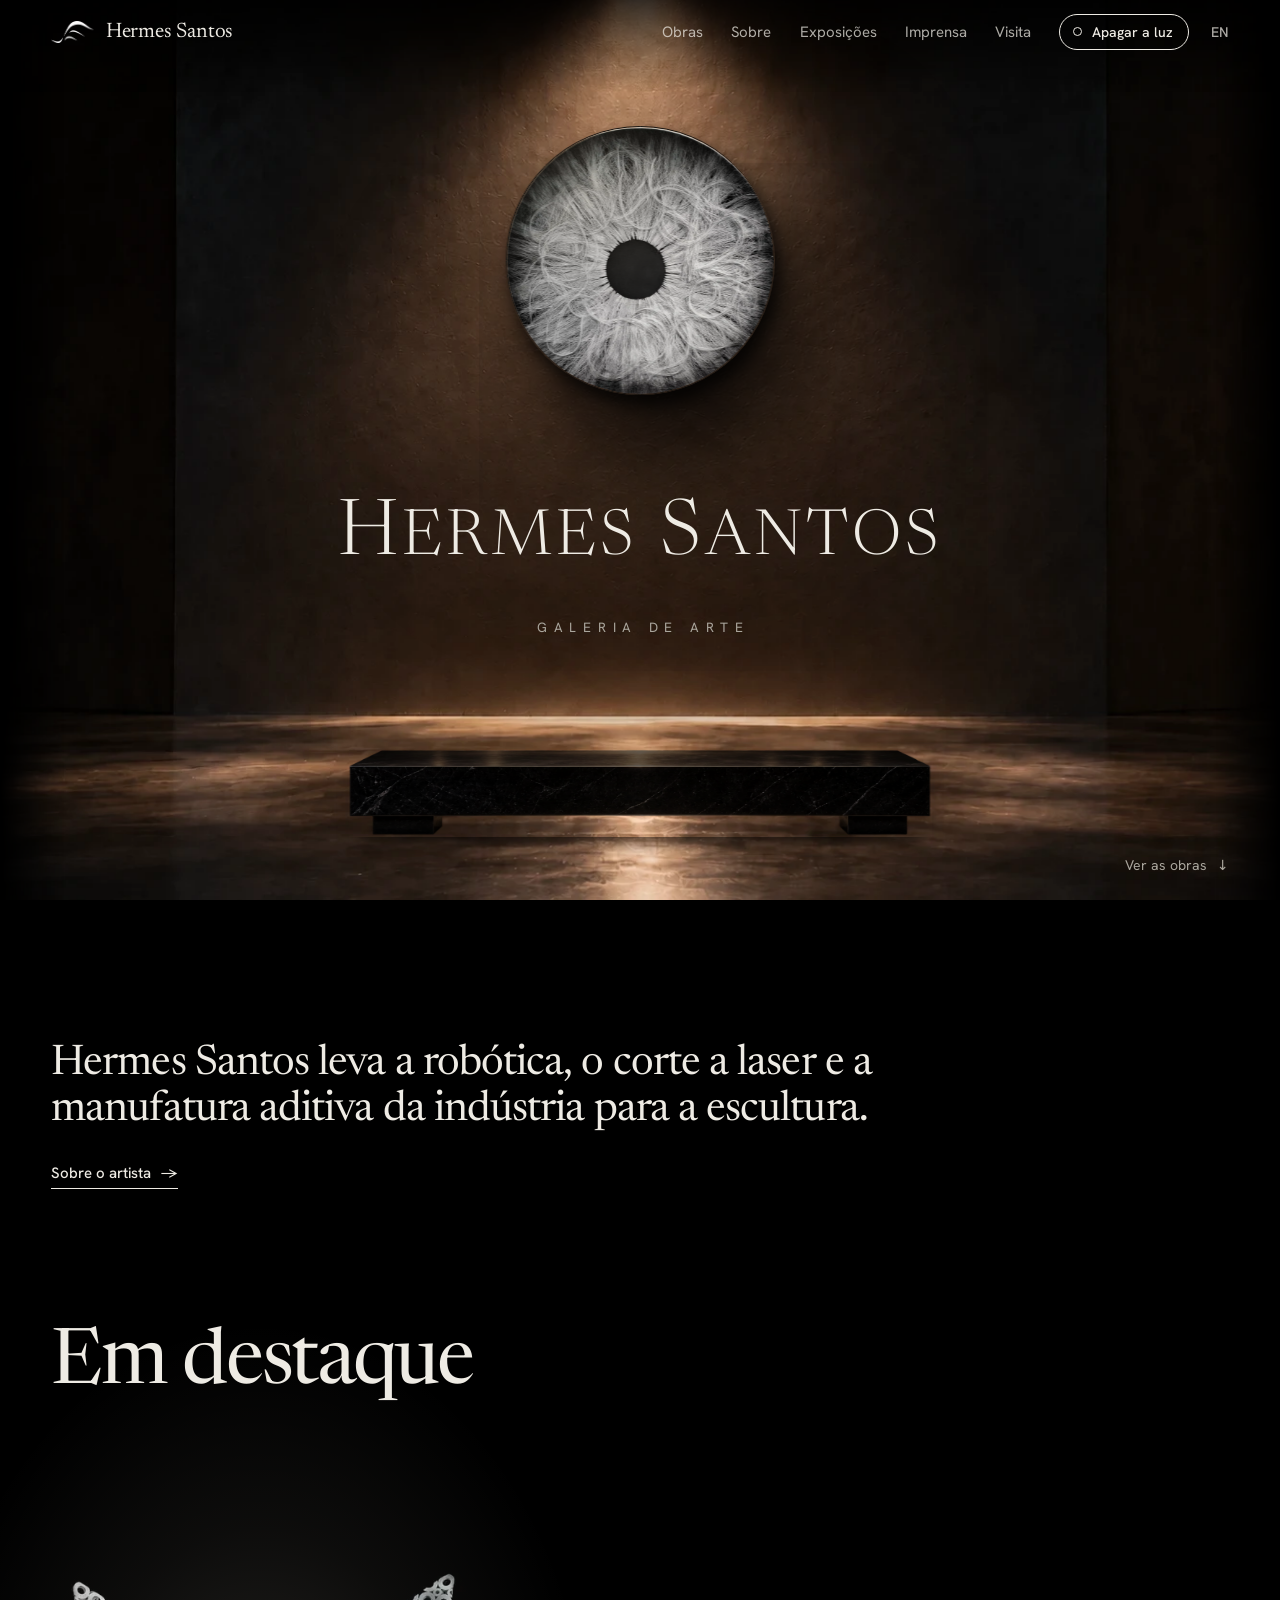
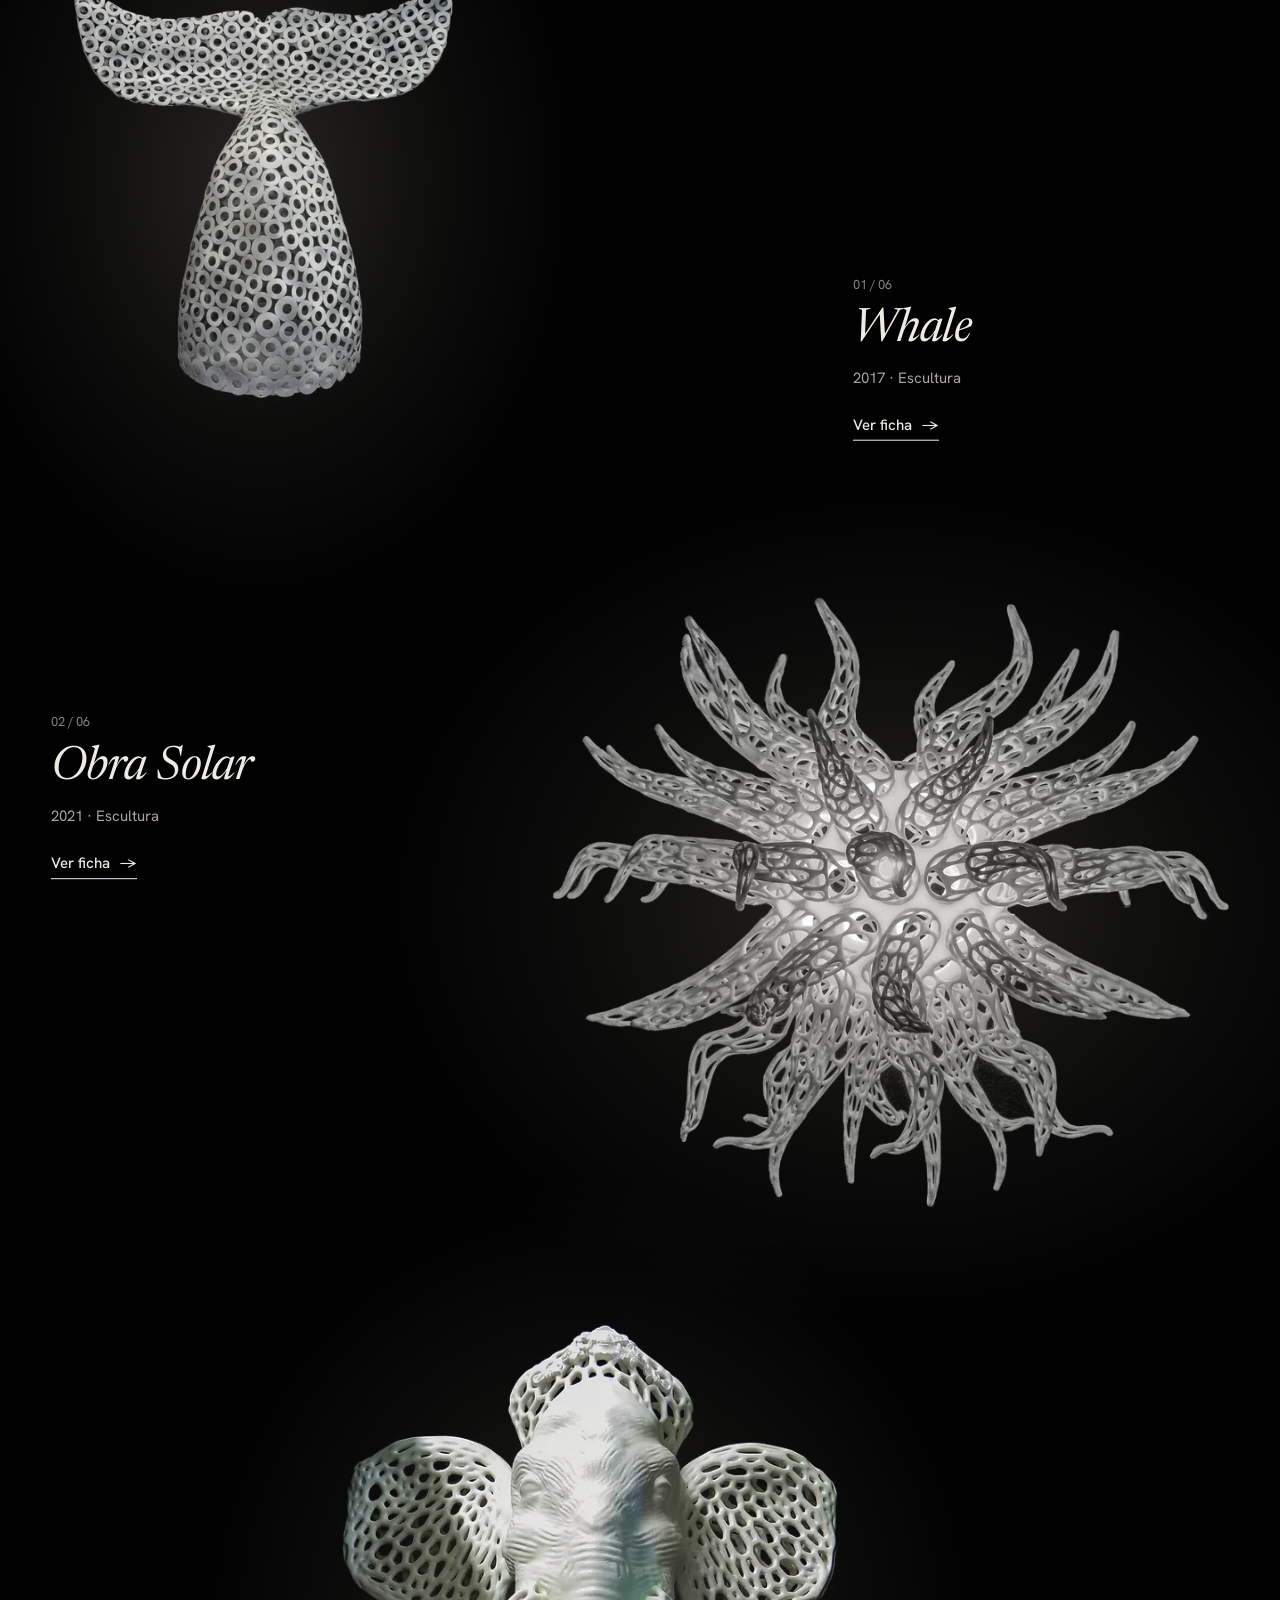
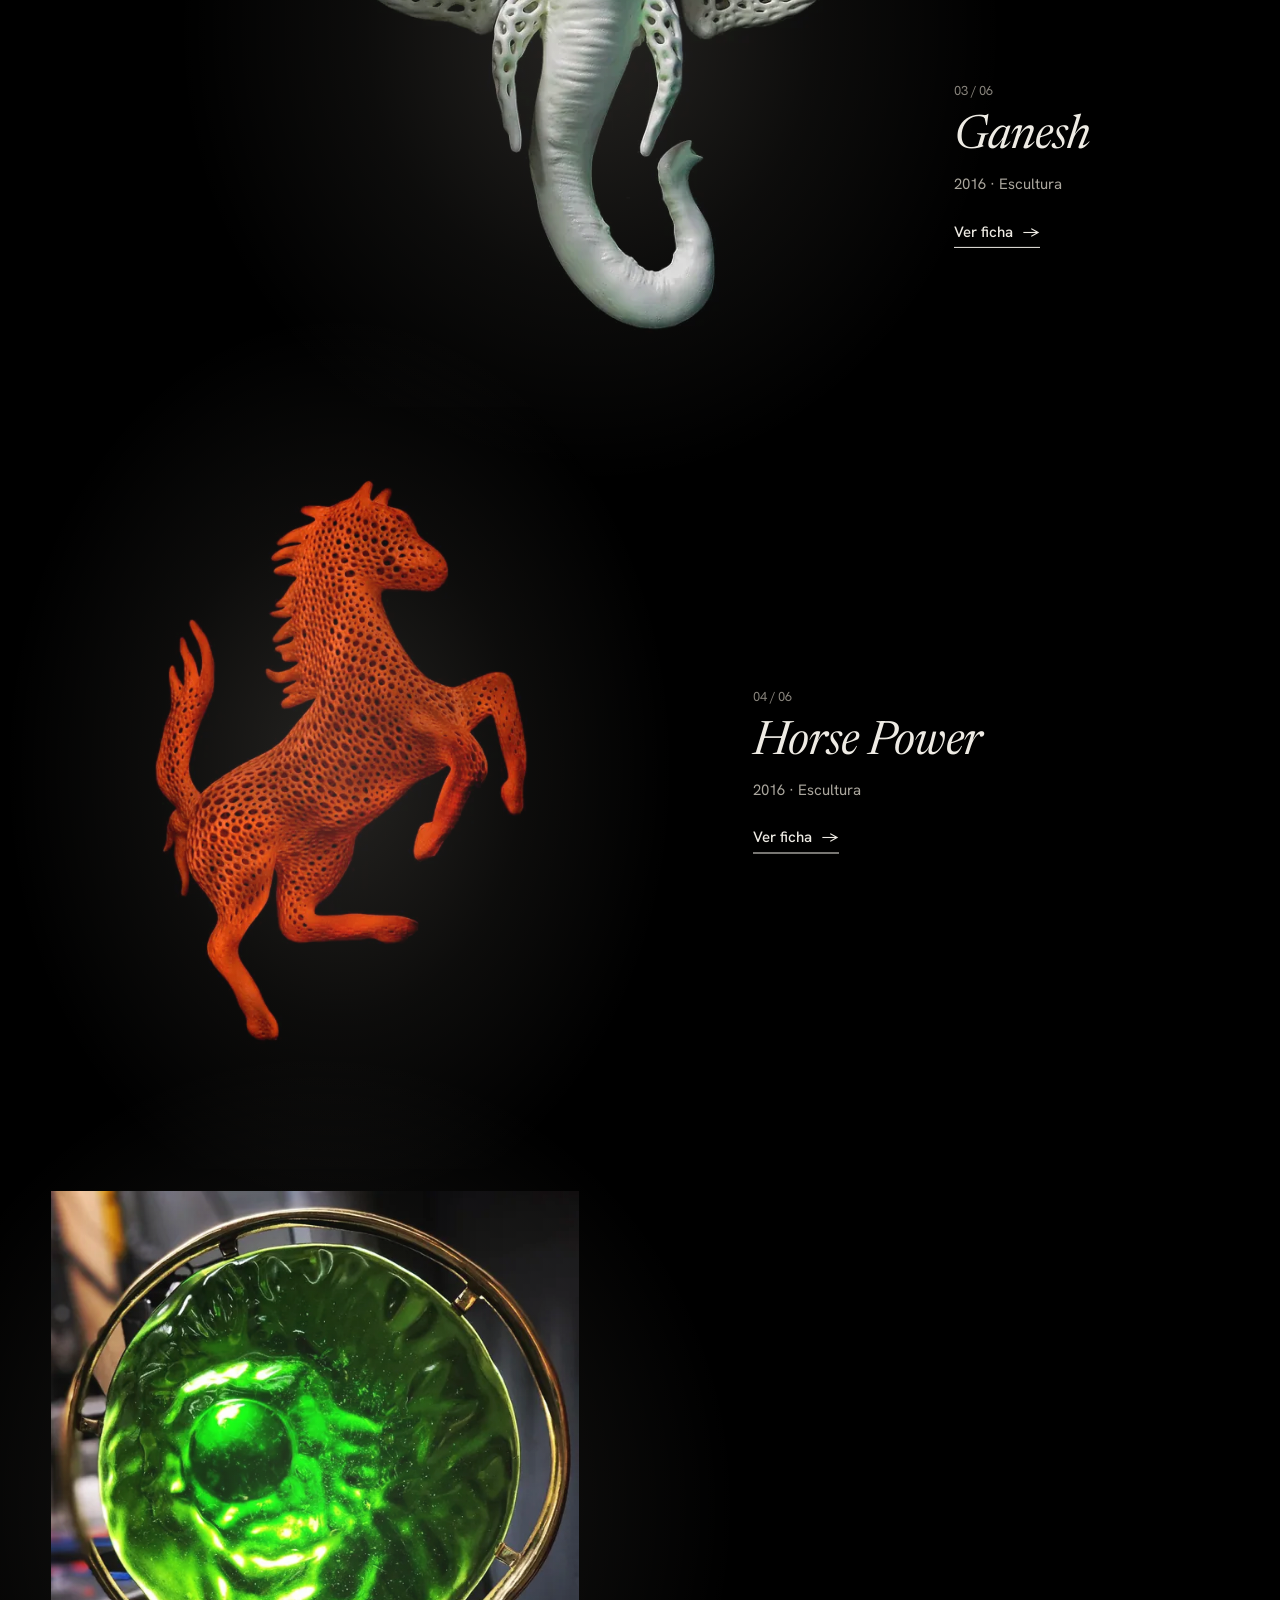
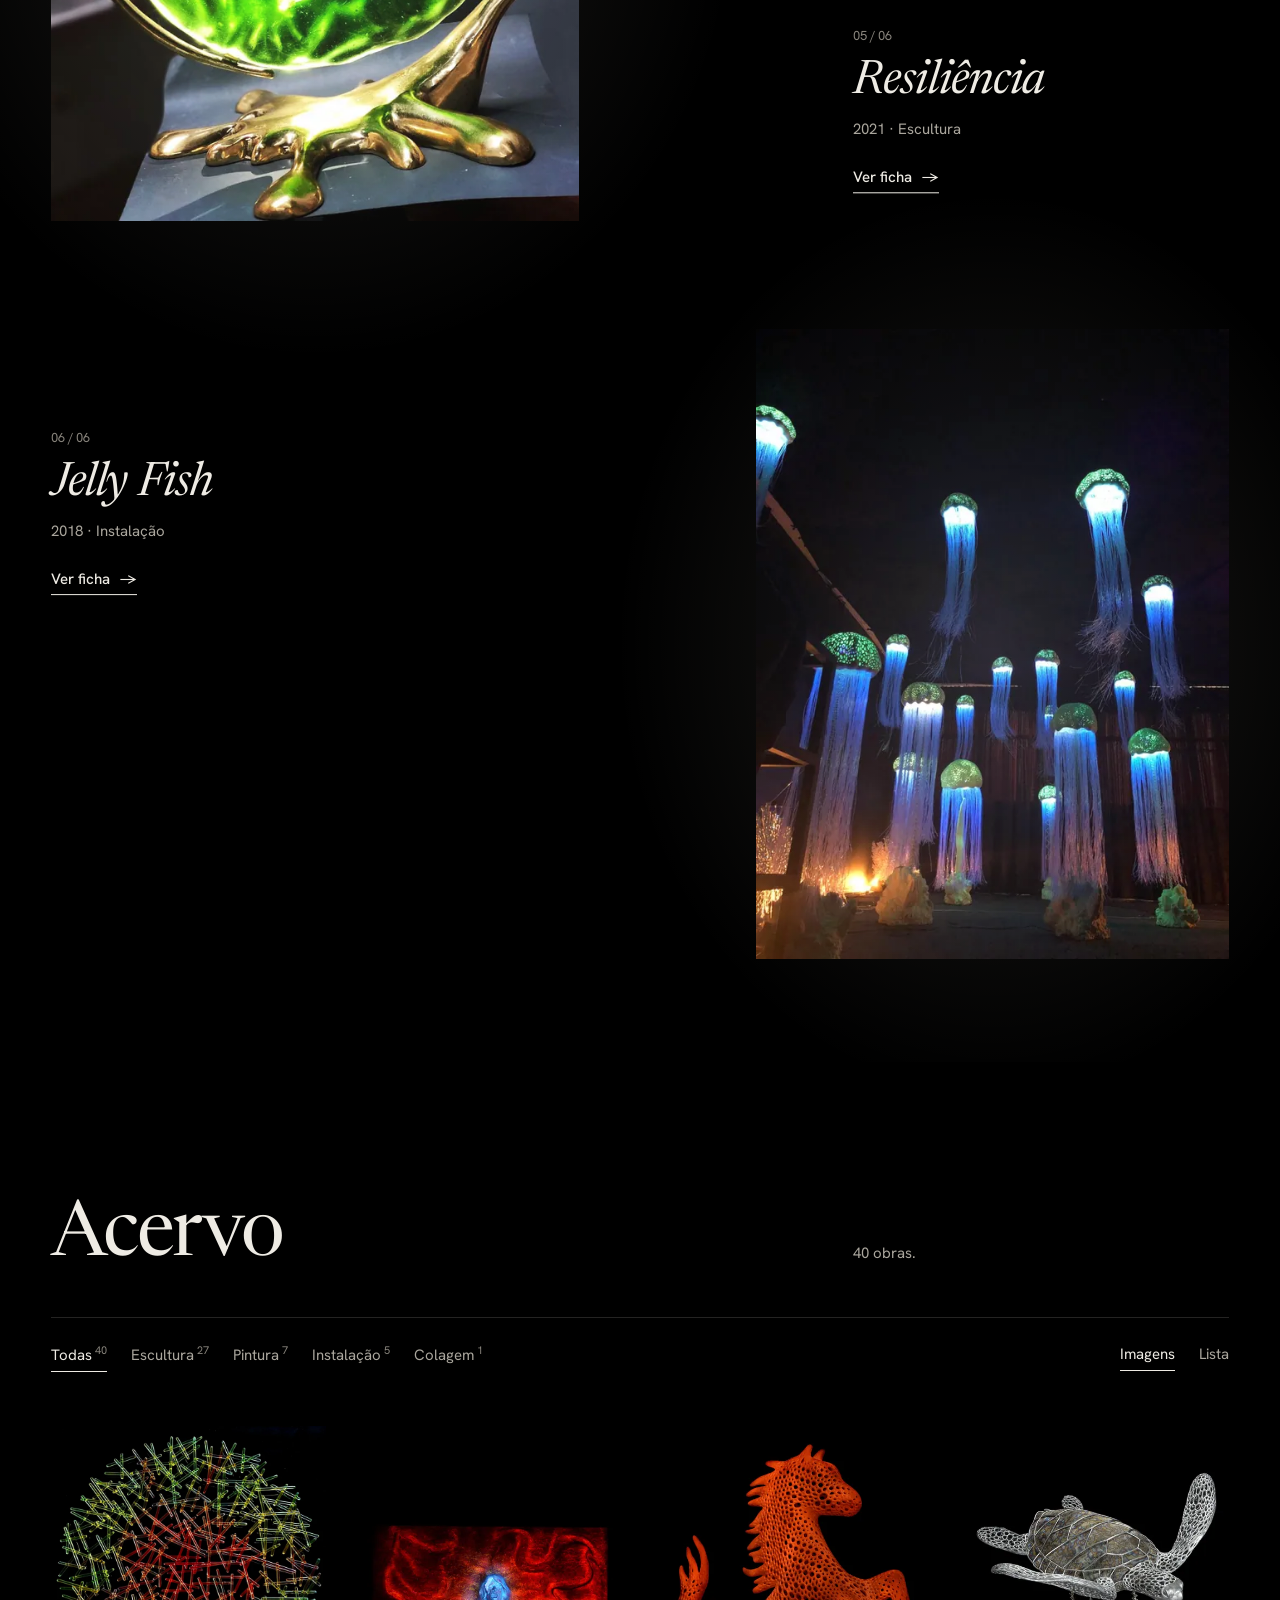
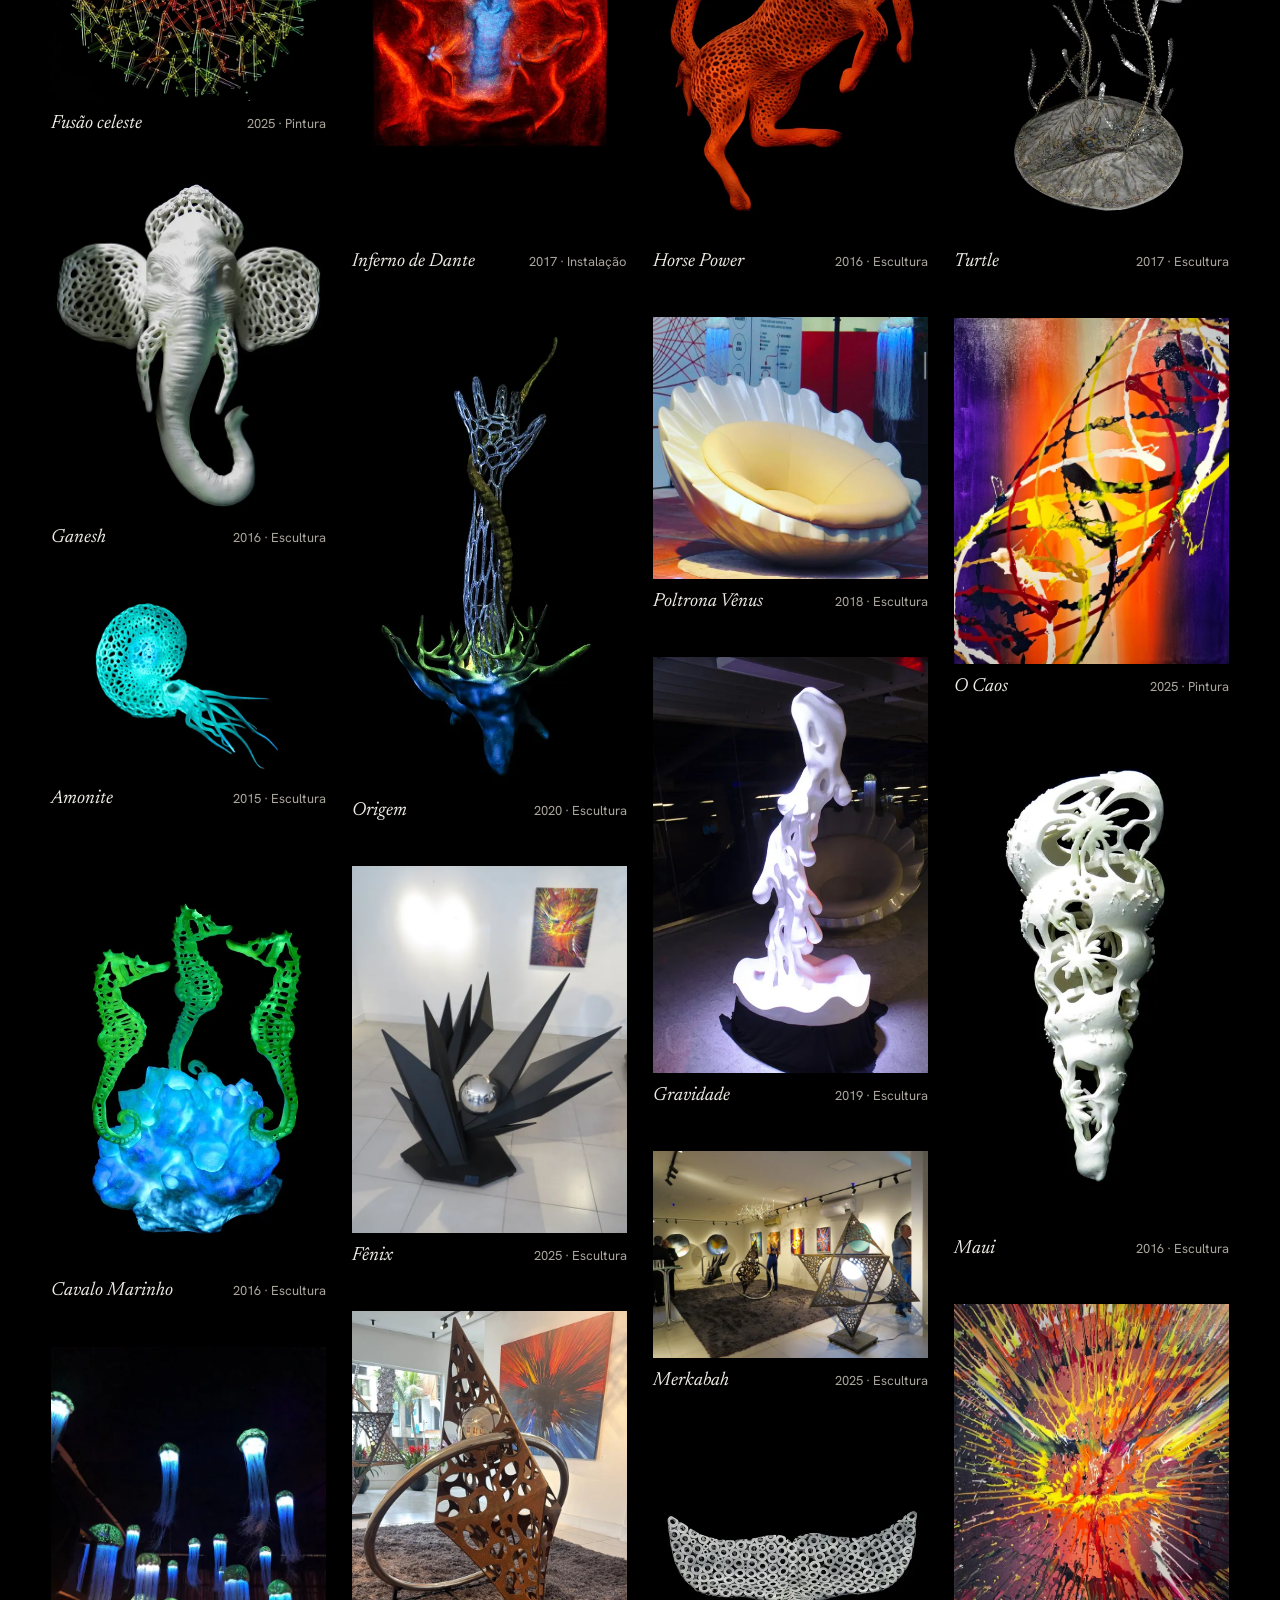
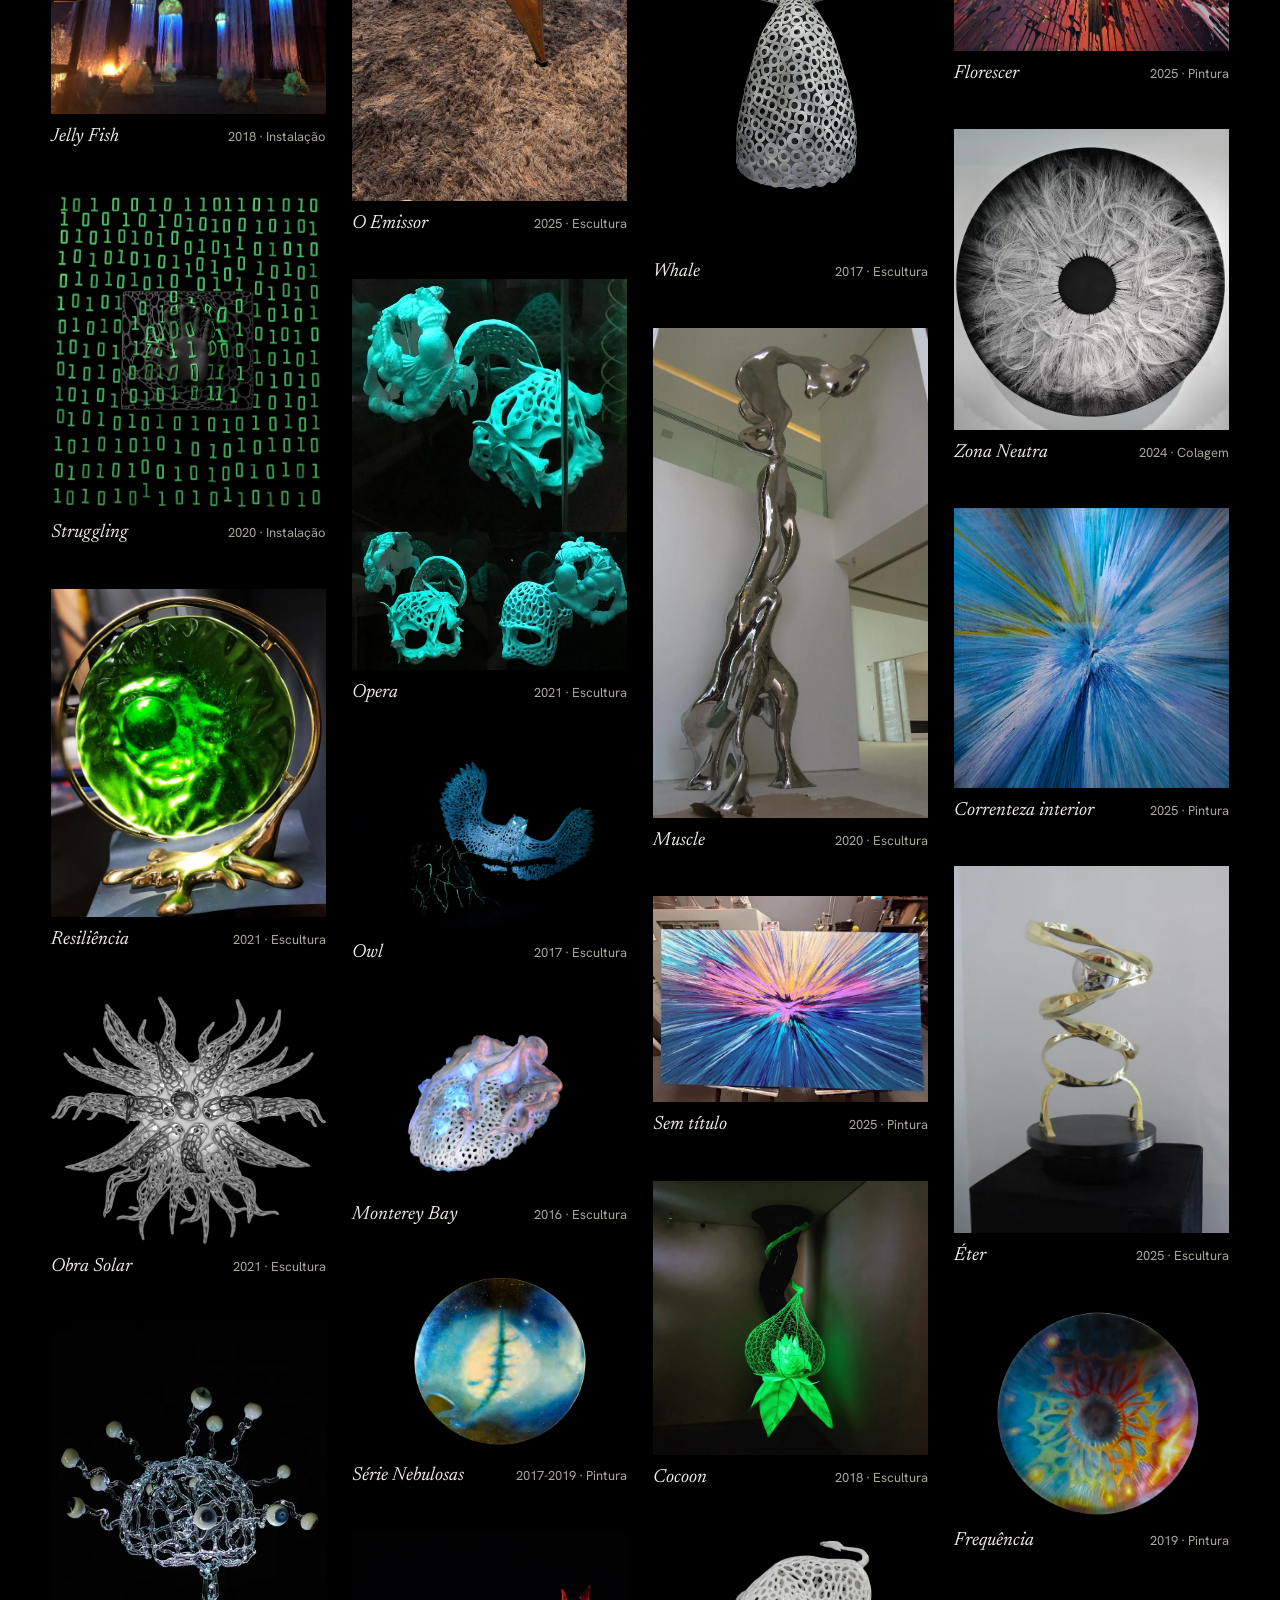
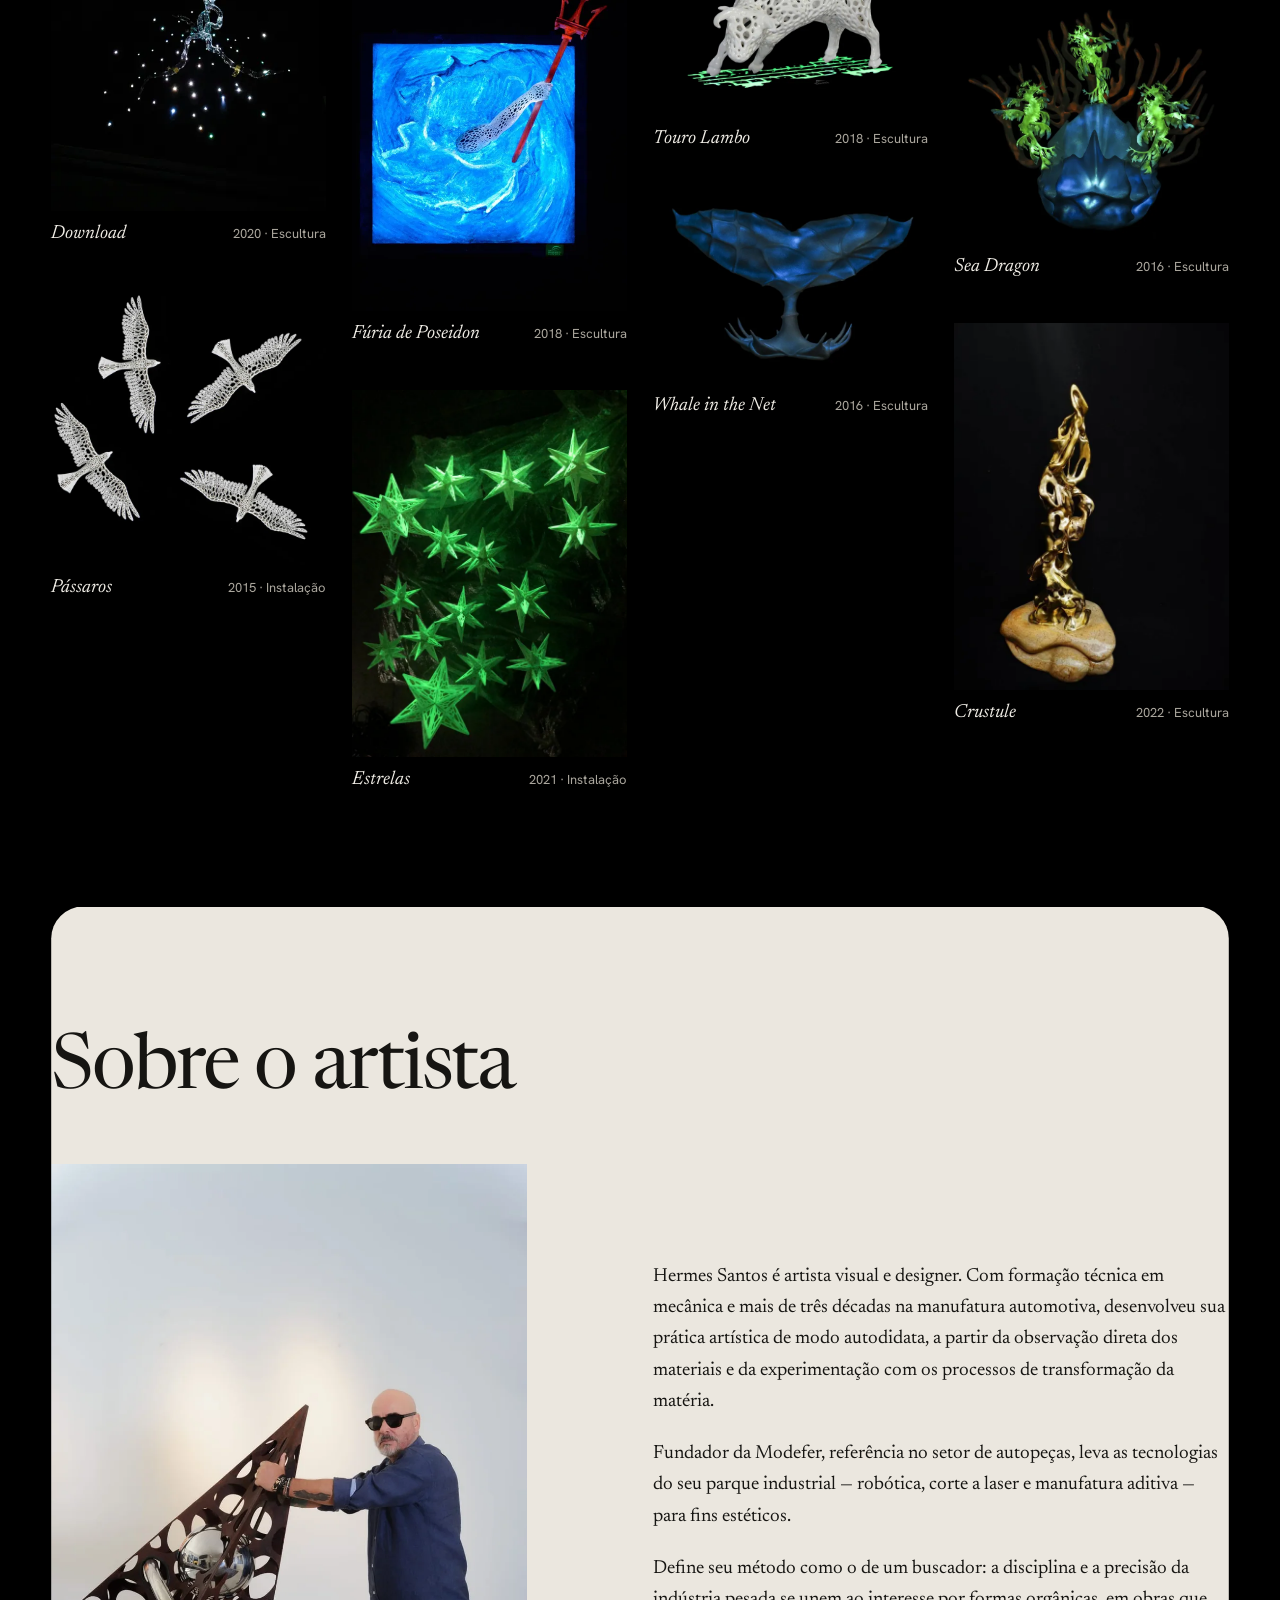
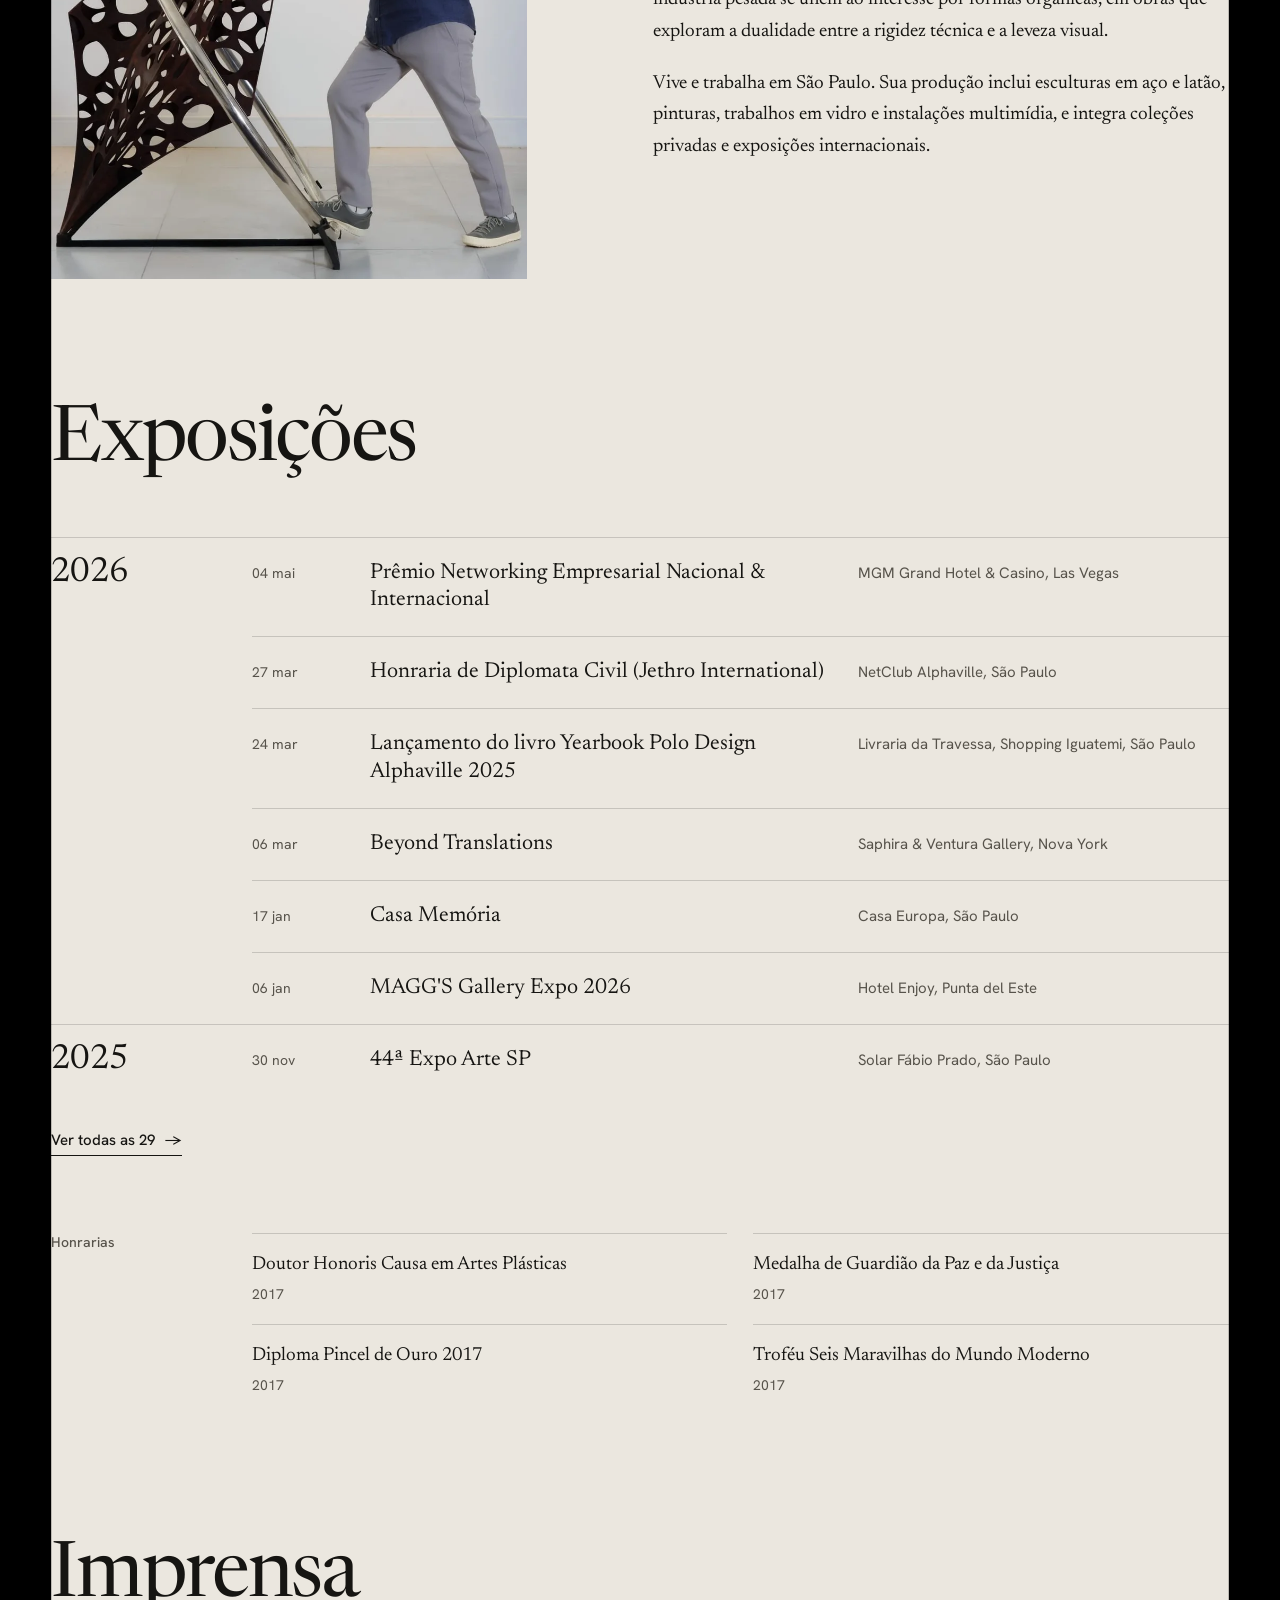
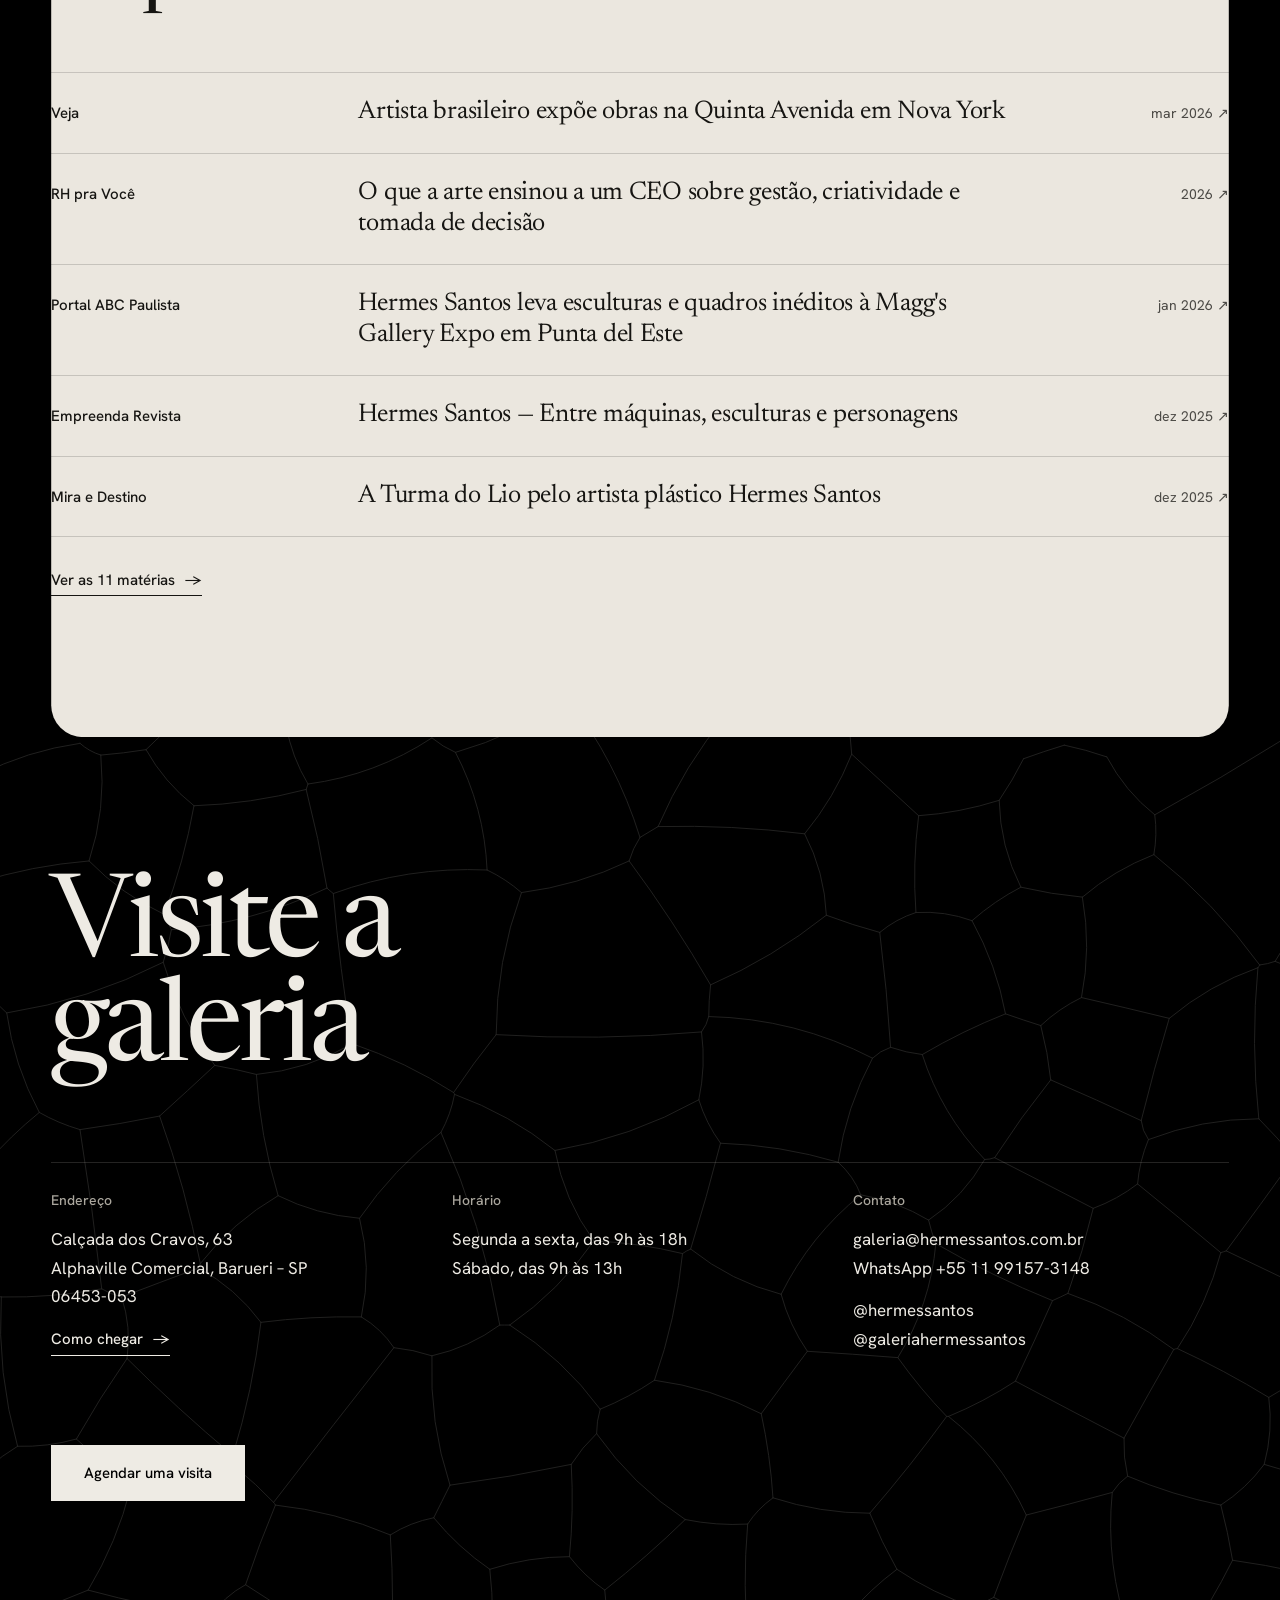
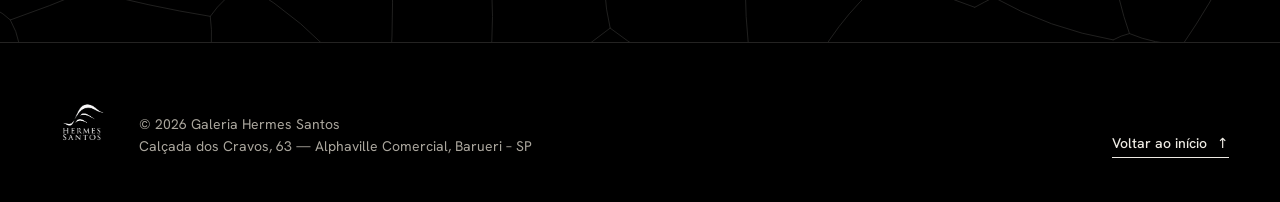
==== commit 2ae42ee5: "fix: link preview shows only the logo The gallery-room opening stays a surprise for the first visit," ====
--- a/index.html
+++ b/index.html
@@ -16,11 +16,11 @@
   <meta property="og:title" content="Hermes Santos — escultor e artista visual">
   <meta property="og:description" content="Esculturas em aço, latão, resina e cristal de Murano, pinturas e instalações. Galeria em Alphaville, Barueri (SP).">
   <meta property="og:url" content="https://hermes-santos-gallery.vercel.app/">
-  <meta property="og:image" content="https://hermes-santos-gallery.vercel.app/assets/og-galeria.jpg">
+  <meta property="og:image" content="https://hermes-santos-gallery.vercel.app/assets/og-marca.jpg">
   <meta property="og:image:type" content="image/jpeg">
   <meta property="og:image:width" content="1200">
   <meta property="og:image:height" content="630">
-  <meta property="og:image:alt" content="A galeria de Hermes Santos: a obra Zona Neutra iluminada na parede escura, acima do nome e de um banco">
+  <meta property="og:image:alt" content="Logo de Hermes Santos">
   <meta property="og:locale" content="pt_BR">
   <meta property="og:locale:alternate" content="en_US">
   <meta name="twitter:card" content="summary_large_image">
